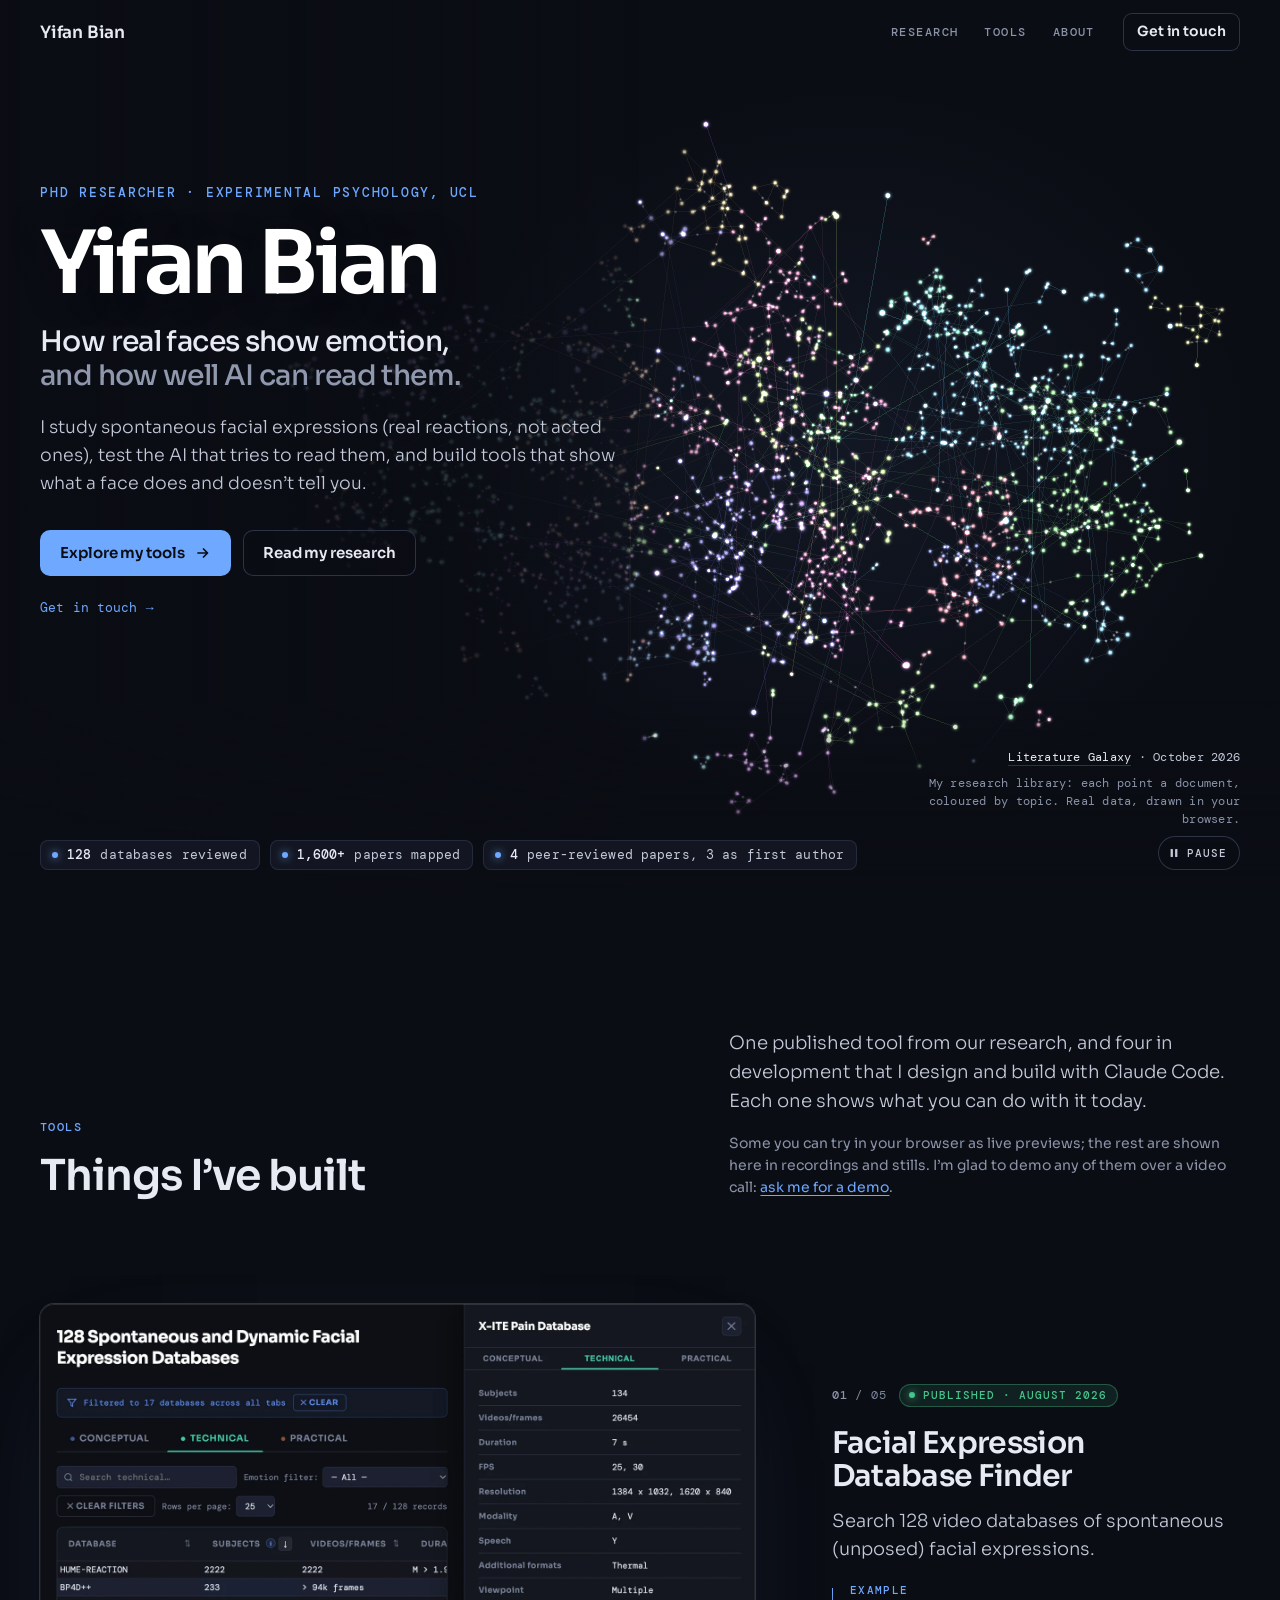
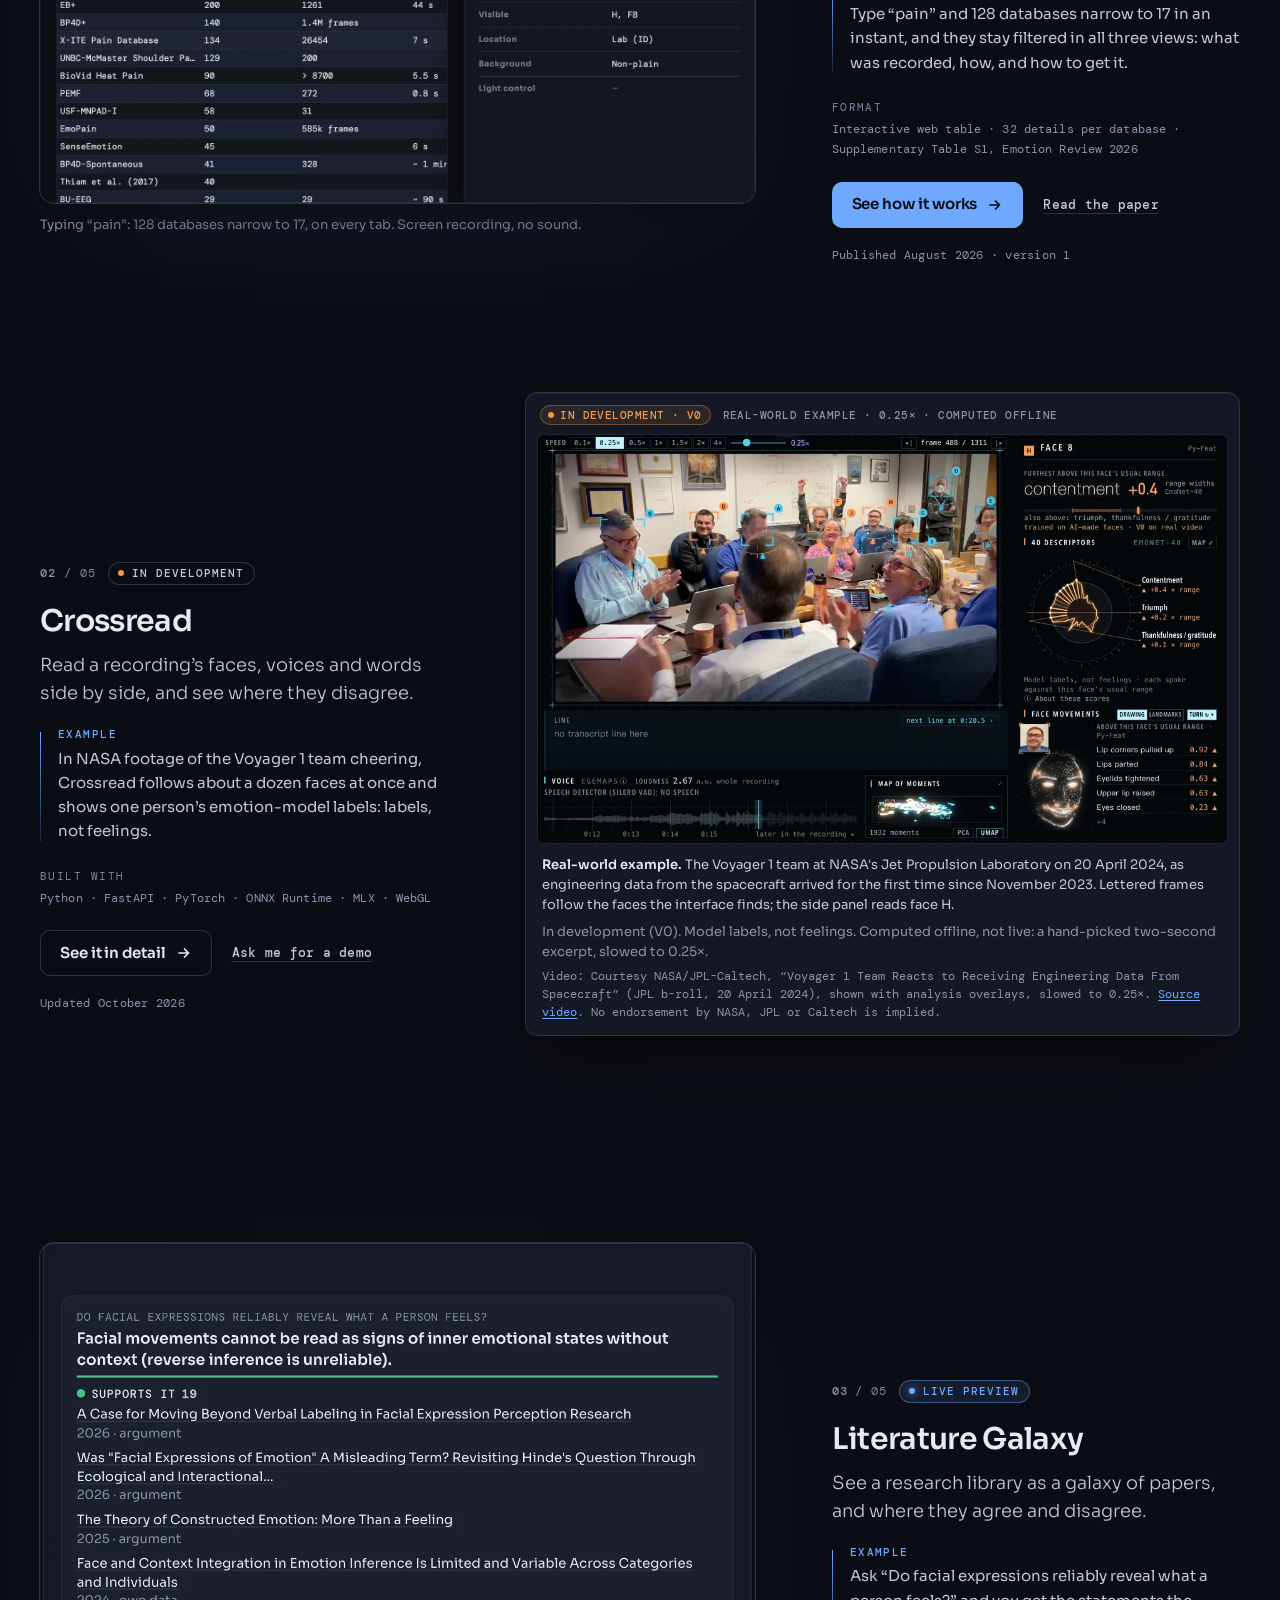
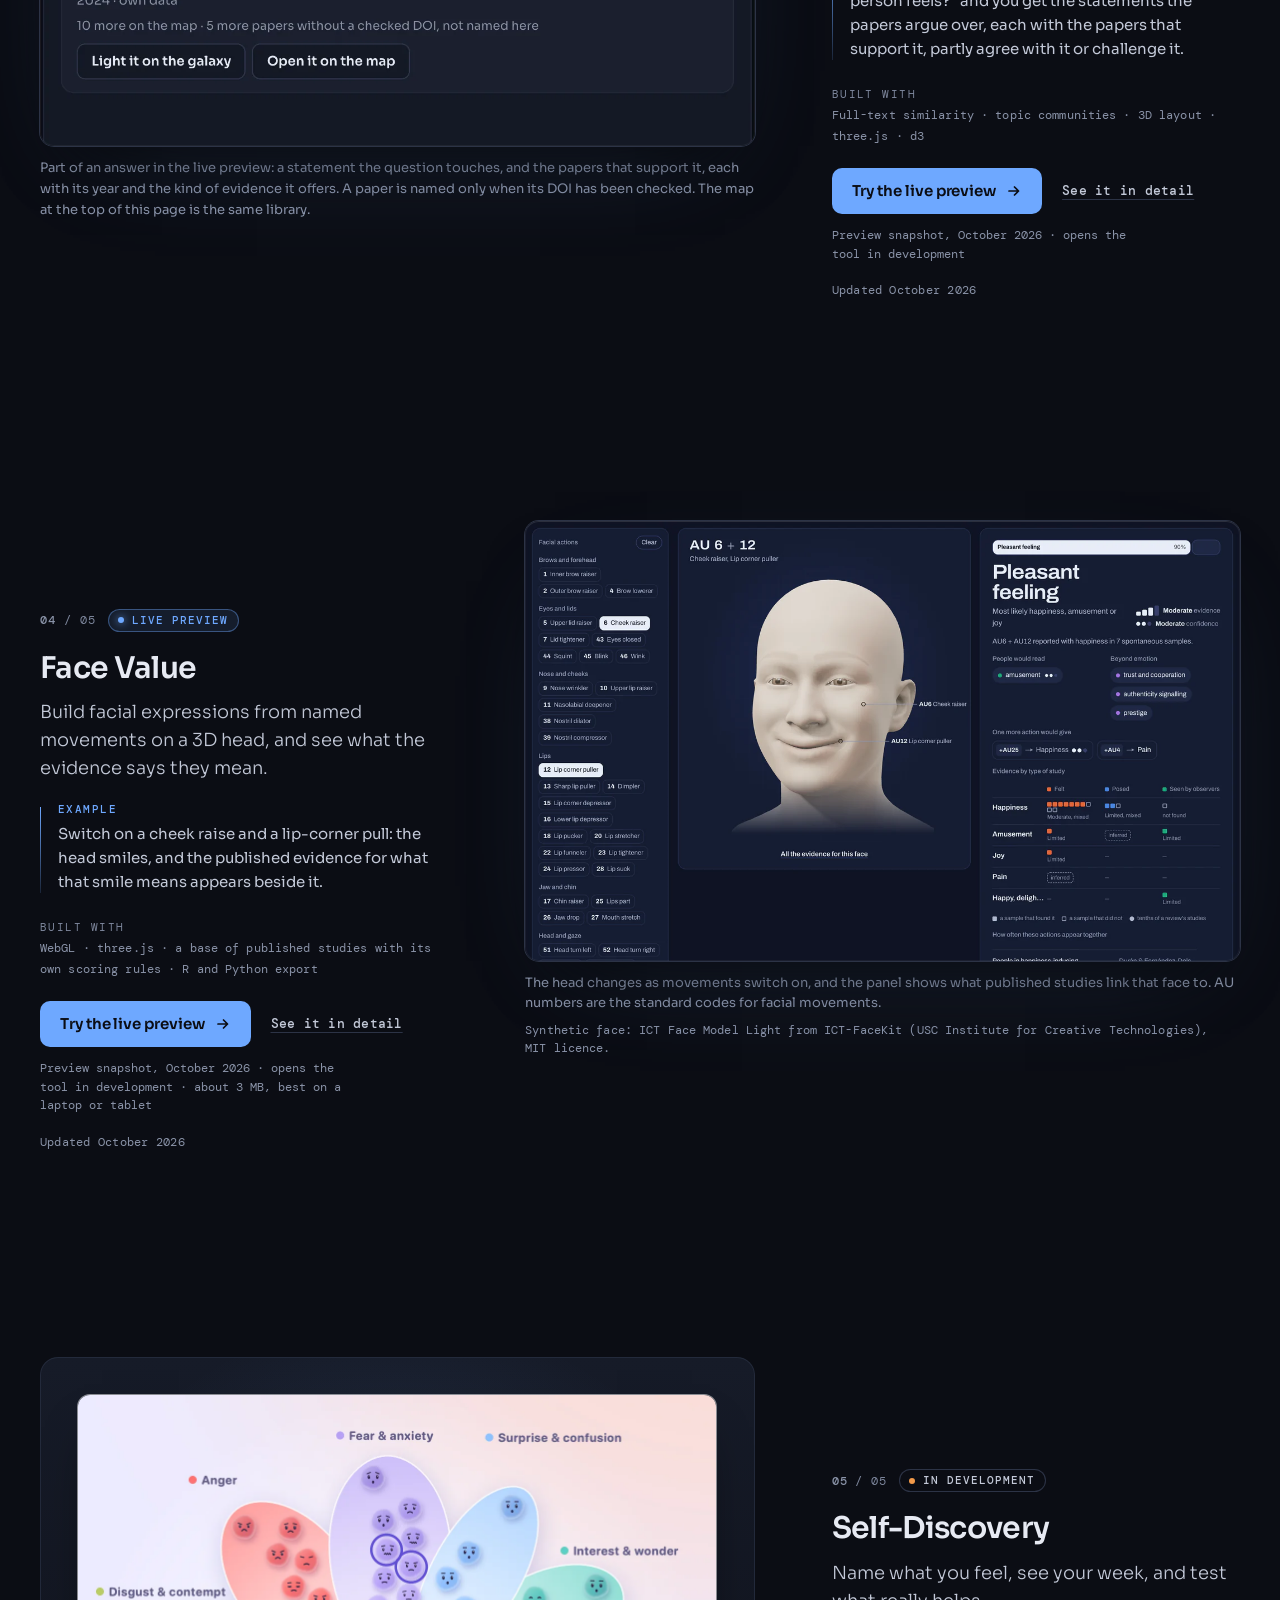
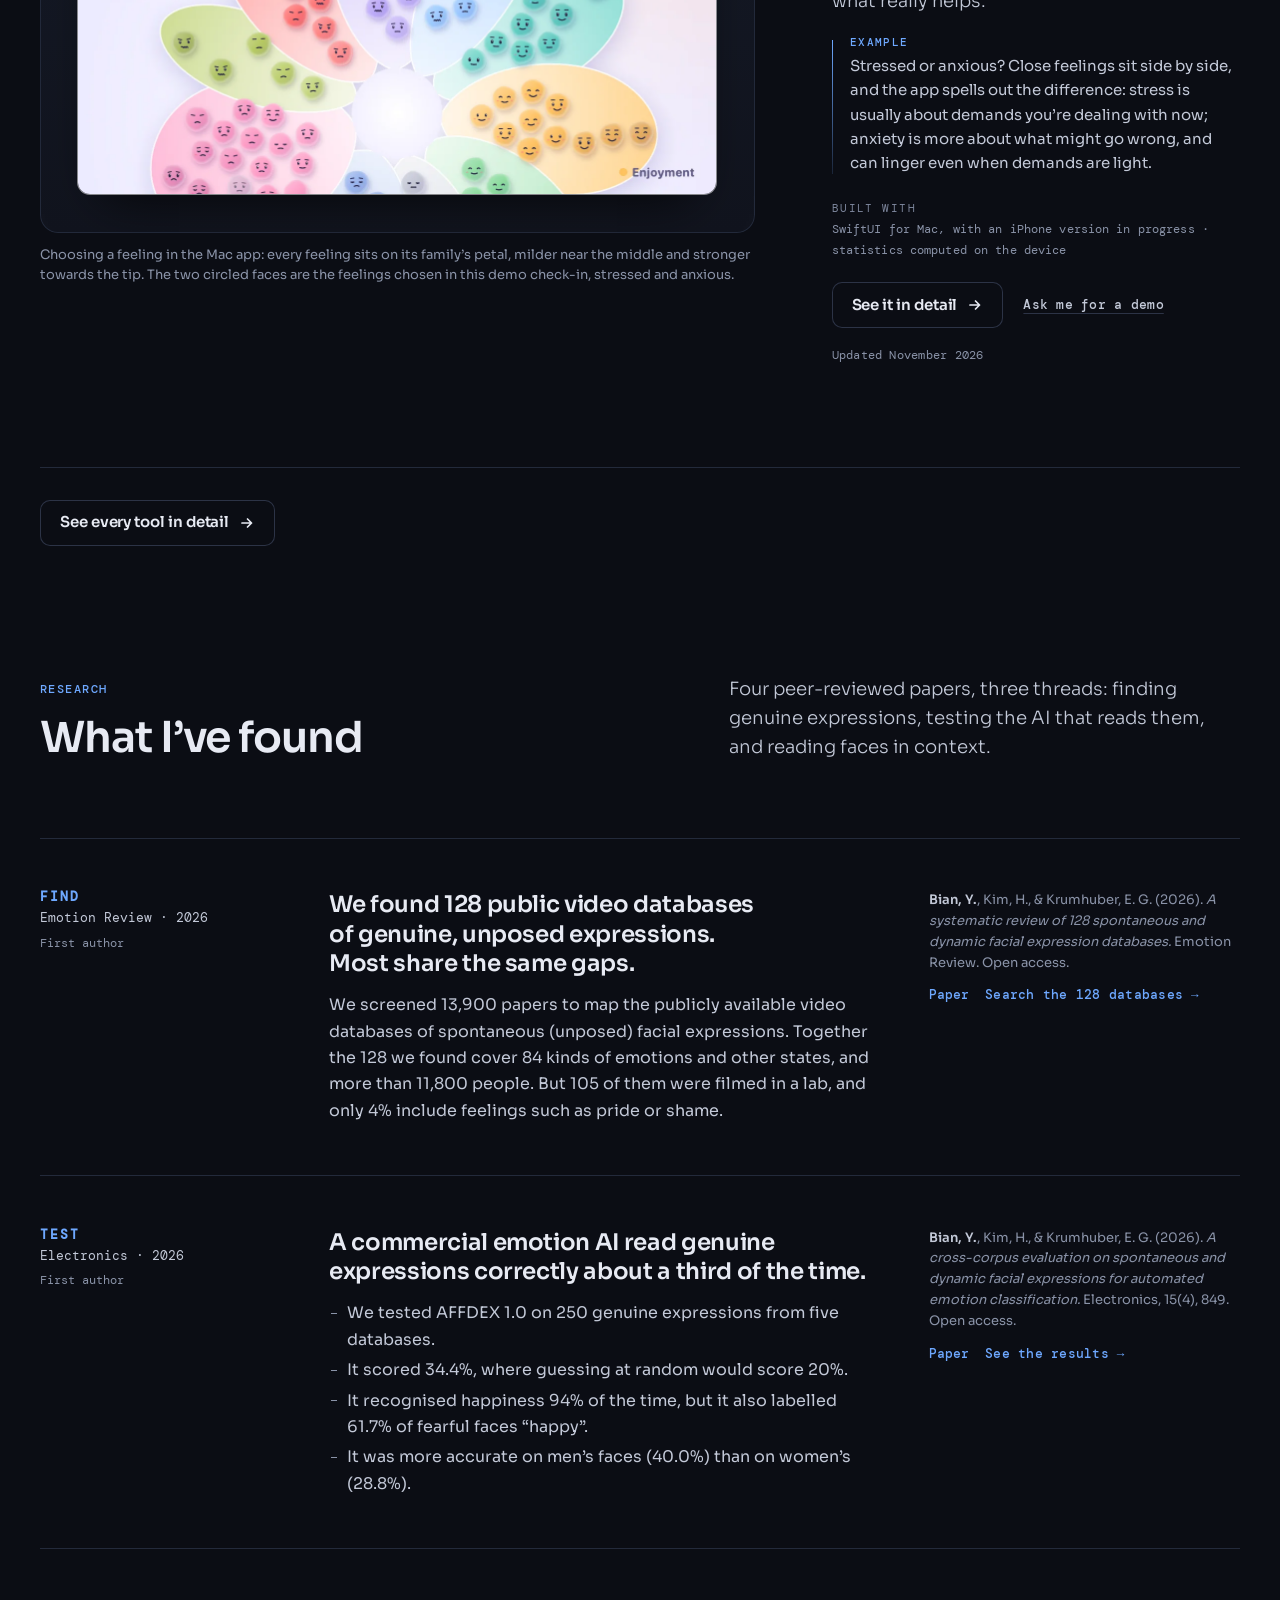
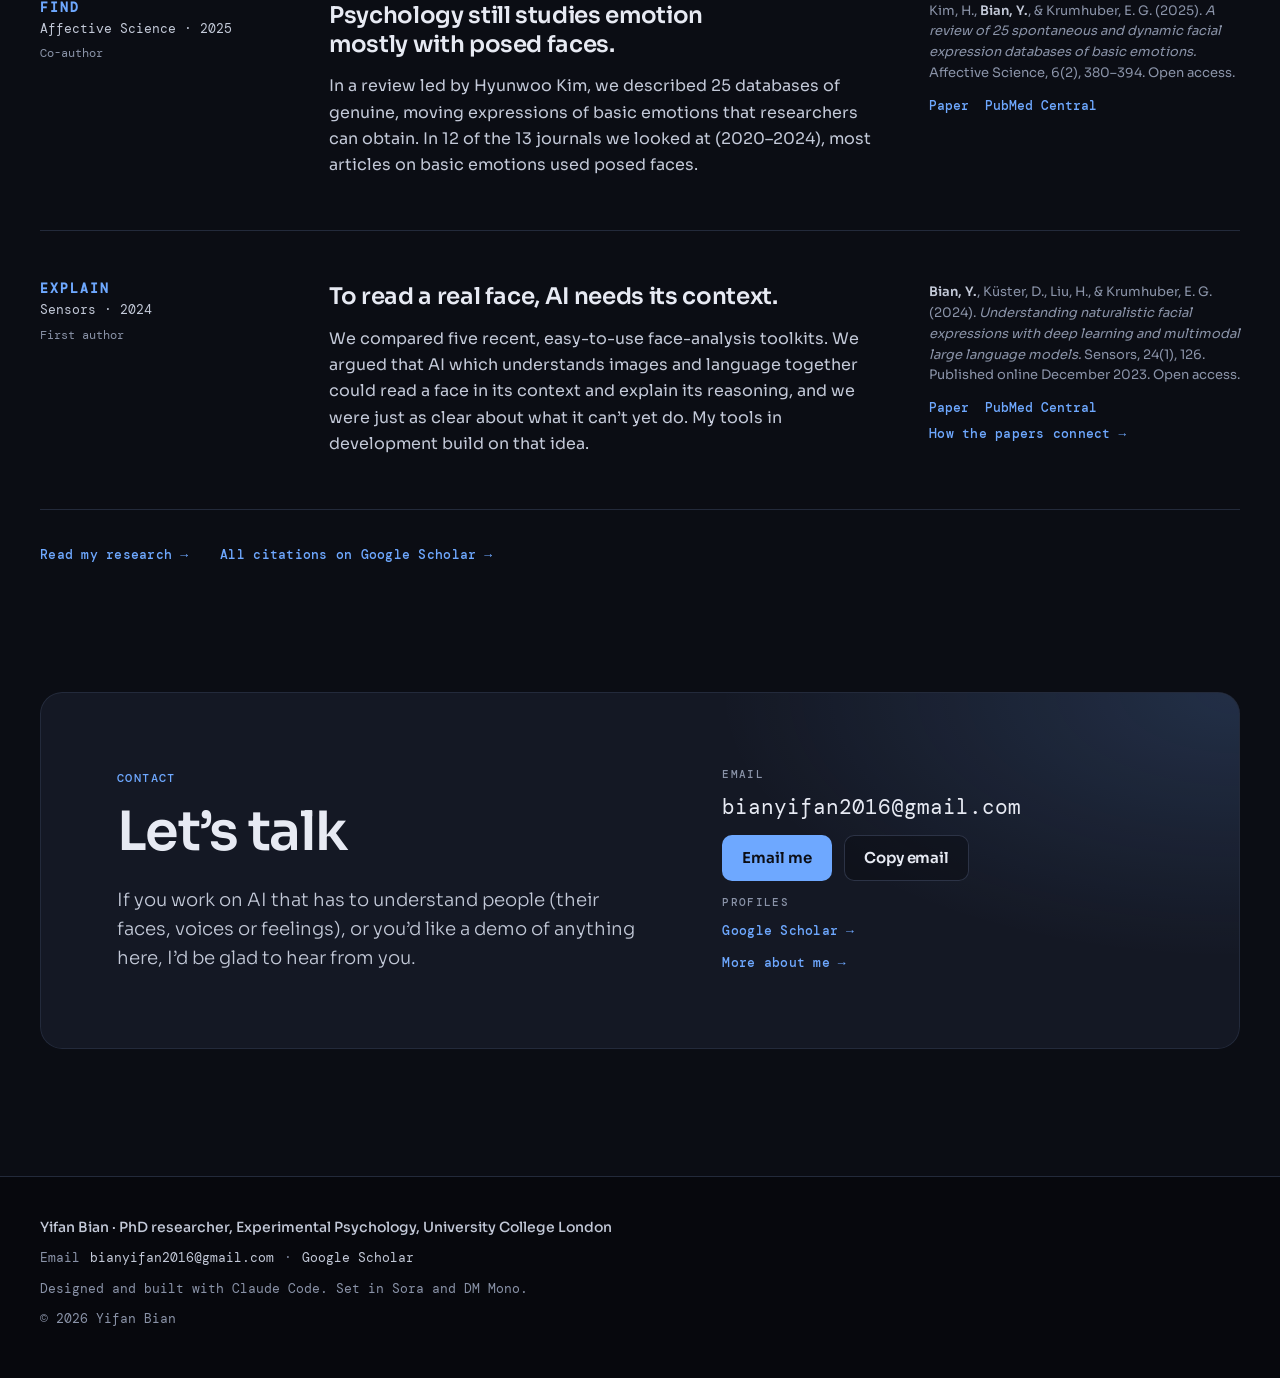
==== index.html @ 854f9a2f "First version of the website" ====
<!doctype html>
<html lang="en-GB">
<head>
<meta charset="utf-8">
<meta name="viewport" content="width=device-width, initial-scale=1">
<title>Yifan Bian · Faces, emotion and multimodal AI</title>
<meta name="description" content="Yifan Bian is a PhD researcher in Experimental Psychology at UCL working on affective computing, multimodal AI and AI evaluation: how spontaneous facial expressions show emotion, how well emotion AI reads them, and research tools built with Claude.">
<meta name="theme-color" content="#0b0d14">
<meta name="color-scheme" content="dark">
<link rel="icon" href="favicon.svg" type="image/svg+xml">
<link rel="icon" href="favicon-32.png" sizes="32x32" type="image/png">
<link rel="apple-touch-icon" href="apple-touch-icon.png">
<link rel="canonical" href="https://yifanbian0724.github.io/">
<meta property="og:type" content="website">
<meta property="og:url" content="https://yifanbian0724.github.io/">
<meta property="og:site_name" content="Yifan Bian">
<meta property="og:title" content="Yifan Bian · Faces, emotion and multimodal AI">
<meta property="og:description" content="How real faces show emotion, and how well AI can read them. Research and tools by Yifan Bian, PhD researcher in Experimental Psychology at UCL.">
<meta property="og:image" content="https://yifanbian0724.github.io/assets/social.jpg">
<meta property="og:image:width" content="1200">
<meta property="og:image:height" content="630">
<meta property="og:image:alt" content="Yifan Bian, PhD researcher in Experimental Psychology at UCL: how real faces show emotion, and how well AI can read them. Beside the words, a galaxy of glowing points, each a document in the research library.">
<meta name="twitter:card" content="summary_large_image">
<link rel="preload" href="assets/galaxy/galaxy-data.json" as="fetch" crossorigin>
<link rel="preconnect" href="https://fonts.googleapis.com">
<link rel="preconnect" href="https://fonts.gstatic.com" crossorigin>
<link rel="stylesheet" href="https://fonts.googleapis.com/css2?family=DM+Mono:wght@400;500&family=Sora:wght@300..700&display=swap" media="print" onload="this.media='all'">
<noscript><link rel="stylesheet" href="https://fonts.googleapis.com/css2?family=DM+Mono:wght@400;500&family=Sora:wght@300..700&display=swap"></noscript>
<link rel="stylesheet" href="style.css">
<noscript><style>.hero > .galaxy--wide { background: url("assets/galaxy/poster.jpg") right center / cover no-repeat; } .hero > .galaxy--phone { background: url("assets/galaxy/poster-narrow.jpg") center / cover no-repeat; } .toggle { display: none; }</style></noscript>
</head>
<body class="has-hero">
<a class="skip" href="#main">Skip to content</a>

<header class="site-header is-clear" data-header>
  <div class="wrap nav">
    <a class="wordmark" href="index.html" aria-current="page">Yifan Bian</a>
    <nav class="nav-links" aria-label="Main">
      <a href="research.html">Research</a>
      <a href="tools.html">Tools</a>
      <a href="about.html">About</a>
    </nav>
    <a class="btn btn--ghost btn--sm nav-cta" href="#contact" data-site-show="email" hidden>Get in touch</a>
  </div>
</header>

<main id="main">

  <!-- HERO: the live Literature Galaxy behind the name. A wide mount (behind and right of the name) and a phone
       mount (a band across the top); only the one that is displayed starts. -->
  <section class="hero" data-hero aria-labelledby="hero-name">
    <div class="galaxy galaxy--wide" data-galaxy
         data-src="assets/galaxy/galaxy-data.json"
         data-poster="assets/galaxy/poster.jpg"
         data-poster-narrow="assets/galaxy/poster-narrow.jpg"
         data-mode="hero"
         data-labels="none"
         data-interactive="false"
         data-align="right"
         data-avoid=".site-header .nav, .hero-copy, .stat-chips, .galaxy-note"
         role="img"
         aria-label="A slowly turning 3D map of the documents in my research library, coloured by topic group."></div>
    <div class="galaxy galaxy--phone" data-galaxy
         data-src="assets/galaxy/galaxy-data.json"
         data-poster="assets/galaxy/poster-narrow.jpg"
         data-mode="panel"
         data-labels="none"
         data-interactive="false"
         data-align="center"
         data-avoid=".site-header .nav, .hero-copy .eyebrow"
         role="img"
         aria-label="A slowly turning 3D map of the documents in my research library, coloured by topic group."></div>
    <div class="hero-scrim" aria-hidden="true"></div>

    <div class="wrap hero-body">
      <div class="hero-copy">
        <p class="eyebrow">PhD researcher · Experimental Psychology, UCL</p>
        <h1 class="hero-name" id="hero-name">Yifan Bian</h1>
        <p class="hero-statement">How real faces show emotion, <span class="tone-muted">and how well AI can read&nbsp;them.</span></p>
        <p class="lead">I study spontaneous facial expressions (real reactions, not acted ones), test the AI that tries to read them, and build tools that show what a face does and doesn’t tell you.</p>
        <div class="btn-row">
          <a class="btn" href="#tools">Explore my tools <svg class="go" viewBox="0 0 16 16" fill="none" aria-hidden="true"><path d="M3 8h9.5M8.5 4l4 4-4 4" stroke="currentColor" stroke-width="1.7" stroke-linecap="round" stroke-linejoin="round"/></svg></a>
          <a class="btn btn--ghost" href="research.html">Read my research</a>
        </div>
        <p class="hero-contact" data-site-show="email" hidden><a href="#contact">Get in touch →</a></p>
      </div>
    </div>

    <div class="wrap hero-foot">
      <ul class="stat-chips" aria-label="At a glance">
        <li class="stat"><b>128</b> databases reviewed</li>
        <li class="stat" title="Distinct papers in Literature Galaxy, October 2026"><b>1,600+</b> papers mapped</li>
        <li class="stat"><b>4</b> peer-reviewed papers, 3 as first author</li>
      </ul>
      <div class="galaxy-note">
        <p class="gn-title"><a href="#literature-galaxy">Literature Galaxy</a> · October 2026</p>
        <p>My research library: each point a document, coloured by topic. Real data, drawn in your browser.</p>
        <div class="gn-row">
          <span class="still-note" data-still-note hidden>Still, because your device asks for less motion.</span>
          <button class="toggle" type="button" data-galaxy-toggle aria-label="Pause the galaxy" hidden>
            <svg class="ico ico-pause" viewBox="0 0 10 10" aria-hidden="true"><rect x="1.6" y="1" width="2.3" height="8" rx=".6" fill="currentColor"/><rect x="6.1" y="1" width="2.3" height="8" rx=".6" fill="currentColor"/></svg>
            <svg class="ico ico-play" viewBox="0 0 10 10" aria-hidden="true"><path d="M2.3 1.1v7.8L8.9 5z" fill="currentColor"/></svg>
            <span data-label>Pause</span>
          </button>
        </div>
      </div>
    </div>
  </section>

  <!-- TOOLS: one summary row per tool; the full block for each tool is on tools.html. -->
  <section class="section" id="tools" aria-labelledby="tools-title">
    <div class="wrap">
      <div class="section-head reveal">
        <div>
          <p class="eyebrow">Tools</p>
          <h2 class="h2" id="tools-title">Things I’ve built</h2>
        </div>
        <div>
          <p class="lead">One published tool from our research, and four in development that I design and build with Claude Code. Each one shows what you can do with it today.</p>
          <p class="demo-note">Some you can try in your browser as live previews; the rest are shown here in recordings and stills.<span data-site-show="email" hidden> I’m glad to demo any of them over a video call: <a href="#contact" data-demo="">ask me for a demo</a>.</span></p>
        </div>
      </div>

      <div class="tool-rows">

<!-- TOOL: database-finder -->
        <article class="tool-row reveal" data-tool="database-finder" aria-labelledby="h-database-finder">
          <div class="row-head">
            <p class="row-kicker"><span class="idx"><b>01</b> / 05</span><span class="chip chip--published">Published · August 2026</span></p>
            <h3 class="row-name" id="h-database-finder"><a href="tools.html#database-finder">Facial Expression Database Finder</a></h3>
            <p class="row-promise">Search 128 video databases of spontaneous (unposed) facial expressions.</p>
          </div>
          <div class="row-media">
            <figure>
              <div class="shot">
                <div class="loop" id="v-home-dbf" data-loop data-src="media/database-finder/search-loop.mp4" data-src-phone="media/database-finder/search-loop-phone.mp4">
                  <picture><source media="(max-width: 640px)" type="image/webp" srcset="media/database-finder/search-loop-phone-poster.webp" width="720" height="1047"><source media="(max-width: 640px)" srcset="media/database-finder/search-loop-phone-poster.jpg" width="720" height="1047"><source type="image/webp" srcset="media/database-finder/search-loop-poster.webp"><img src="media/database-finder/search-loop-poster.jpg" width="1600" height="1116" loading="lazy" decoding="async"
                       alt="The published table after typing “pain”: 17 of 128 databases on its Technical tab, sorted by number of people with the largest first (HUME-REACTION, 2,222 people)."
                       aria-describedby="vd-home-dbf"></picture>
                  <video muted loop playsinline preload="none" aria-hidden="true" tabindex="-1"></video>
                </div>
                <p class="sr-only" id="vd-home-dbf">The recording: someone types “pain” into the search box and the count drops from 128 to 17 databases. They switch to the Technical tab, where the same 17 remain, and sort them by number of people so the largest collections come first. On wider screens they also open the card for the X-ITE Pain Database on its technical details (number of people and videos, clip length, frame rate, resolution, sound and speech, thermal video, camera viewpoint and setting) and close it again. Then they go back to the first tab and clear the search, and all 128 databases return.</p>
              </div>
              <figcaption class="cap-row">
                <span class="cap">Typing “pain”: 128 databases narrow to 17, on every tab. Screen recording, no sound.<span class="rm-note">Paused because your device asks for less motion.</span></span>
                <button class="toggle" type="button" data-loop-toggle="v-home-dbf" aria-label="Pause the recording" hidden><svg class="ico ico-pause" viewBox="0 0 10 10" aria-hidden="true"><rect x="1.6" y="1" width="2.3" height="8" rx=".6" fill="currentColor"/><rect x="6.1" y="1" width="2.3" height="8" rx=".6" fill="currentColor"/></svg><svg class="ico ico-play" viewBox="0 0 10 10" aria-hidden="true"><path d="M2.3 1.1v7.8L8.9 5z" fill="currentColor"/></svg><span data-label>Pause</span></button>
              </figcaption>
            </figure>
          </div>
          <div class="row-body">
            <p class="hook"><span class="hook-label">Example</span>Type “pain” and 128 databases narrow to 17 in an instant, and they stay filtered in all three views: what was recorded, how, and how to get it.</p>
            <p class="stack"><span>Format</span>Interactive web table · 32 details per database · Supplementary Table S1, Emotion Review 2026</p>
            <div class="row-actions">
              <a class="btn" href="database-finder.html">See how it works <svg class="go" viewBox="0 0 16 16" fill="none" aria-hidden="true"><path d="M3 8h9.5M8.5 4l4 4-4 4" stroke="currentColor" stroke-width="1.7" stroke-linecap="round" stroke-linejoin="round"/></svg></a>
              <a class="text-link" href="https://doi.org/10.1177/17540739261478876">Read the paper</a>
            </div>
            <p class="date-line">Published August 2026 · version 1</p>
          </div>
        </article>
<!-- /TOOL -->

<!-- TOOL: crossread -->
        <article class="tool-row is-flipped reveal" data-tool="crossread" aria-labelledby="h-crossread">
          <div class="row-head">
            <p class="row-kicker"><span class="idx"><b>02</b> / 05</span><span class="chip chip--dev">In development</span></p>
            <h3 class="row-name" id="h-crossread"><a href="tools.html#crossread">Crossread</a></h3>
            <p class="row-promise">Read a recording’s faces, voices and words side by side, and see where they disagree.</p>
          </div>
          <div class="row-media">
            <!-- BEGIN figure (the cleared real-world example; media in media/crossread/) -->
            <figure class="rw-screen" data-rw-screen>
              <div class="rw-screen__bar">
                <span class="rw-screen__chip">In development · V0</span>
                <span class="rw-screen__meta">Real-world example · 0.25× · computed offline</span>
                <button class="rw-screen__toggle" type="button" data-rw-toggle hidden>Pause</button>
              </div>
              <div class="rw-screen__media">
                <picture>
                  <source media="(max-width: 640px)" type="image/webp" srcset="media/crossread/voyager-console-phone-poster.webp" width="680" height="1280">
                  <source media="(max-width: 640px)" srcset="media/crossread/voyager-console-phone-poster.jpg" width="680" height="1280">
                  <source type="image/webp" srcset="media/crossread/voyager-console-poster-1100.webp 1100w, media/crossread/voyager-console-poster-1600.webp 1600w, media/crossread/voyager-console-poster-2200.webp 2200w" sizes="(min-width: 1240px) 720px, 92vw" width="2200" height="1304">
                  <img src="media/crossread/voyager-console-poster-1600.jpg"
                       srcset="media/crossread/voyager-console-poster-1100.jpg 1100w, media/crossread/voyager-console-poster-1600.jpg 1600w, media/crossread/voyager-console-poster-2200.jpg 2200w"
                       sizes="(min-width: 1240px) 720px, 92vw" width="2200" height="1304" decoding="async" loading="lazy"
                       alt="An in-development emotion-analysis interface running on JPL footage: the Voyager 1 team cheers and applauds around a conference table while the interface draws lettered frames on about a dozen faces. A side panel for face H shows model labels (contentment, triumph, thankfulness / gratitude) on a round chart with one spoke for each of the model's 40 labels. Video courtesy NASA/JPL-Caltech; no endorsement by NASA, JPL or Caltech is implied.">
                </picture>
                <video class="rw-screen__video" muted loop playsinline preload="none" aria-hidden="true" tabindex="-1">
                  <source src="media/crossread/voyager-console-phone.mp4" type="video/mp4" media="(max-width: 640px)">
                  <source src="media/crossread/voyager-console.mp4" type="video/mp4">
                </video>
              </div>
              <figcaption>
                <p><strong>Real-world example.</strong> The Voyager 1 team at NASA's Jet Propulsion Laboratory on 20 April 2024, as engineering data from the spacecraft arrived for the first time since November 2023. Lettered frames follow the faces the interface finds; the side panel reads face H.</p>
                <p class="rw-screen__note">In development (V0). Model labels, not feelings. Computed offline, not live: a hand-picked two-second excerpt, slowed to 0.25×.</p>
                <p class="rw-screen__credit">Video: Courtesy NASA/JPL-Caltech, “Voyager 1 Team Reacts to Receiving Engineering Data From Spacecraft” (JPL b-roll, 20 April 2024), shown with analysis overlays, slowed to 0.25×. <a href="https://vimeo.com/939376171" rel="noopener">Source video</a>. No endorsement by NASA, JPL or Caltech is implied.</p>
              </figcaption>
            </figure>
            <!-- END figure -->
            <p class="rm-note rw-after">Still, because your device asks for less motion.</p>
          </div>
          <div class="row-body">
            <p class="hook"><span class="hook-label">Example</span>In NASA footage of the Voyager 1 team cheering, Crossread follows about a dozen faces at once and shows one person’s emotion-model labels: labels, not feelings.</p>
            <p class="stack"><span>Built with</span>Python · FastAPI · PyTorch · ONNX Runtime · MLX · WebGL</p>
            <div class="row-actions">
              <a class="btn btn--ghost" href="tools.html#crossread">See it in detail <svg class="go" viewBox="0 0 16 16" fill="none" aria-hidden="true"><path d="M3 8h9.5M8.5 4l4 4-4 4" stroke="currentColor" stroke-width="1.7" stroke-linecap="round" stroke-linejoin="round"/></svg></a>
              <a class="text-link" href="#contact" data-demo="Crossread" data-site-show="email" hidden>Ask me for a demo</a>
            </div>
            <p class="date-line">Updated October 2026</p>
          </div>
        </article>
<!-- /TOOL -->

<!-- TOOL: literature-galaxy -->
        <article class="tool-row reveal" id="literature-galaxy" data-tool="literature-galaxy" aria-labelledby="h-literature-galaxy">
          <div class="row-head">
            <p class="row-kicker"><span class="idx"><b>03</b> / 05</span><span class="chip chip--live">Live preview</span></p>
            <h3 class="row-name" id="h-literature-galaxy"><a href="tools.html#literature-galaxy">Literature Galaxy</a></h3>
            <p class="row-promise">See a research library as a galaxy of papers, and where they agree and disagree.</p>
          </div>
          <div class="row-media">
            <figure>
              <div class="shot">
                <picture><source type="image/webp" srcset="media/literature-galaxy/answer.webp"><img src="media/literature-galaxy/answer.jpg" width="1280" height="900" loading="lazy" decoding="async"
                     alt="An answer card from the live preview. Under the question “Do facial expressions reliably reveal what a person feels?”, the statement “Facial movements cannot be read as signs of inner emotional states without context” is listed with the 19 papers that support it. The first four are named, each with its year and the kind of evidence behind it (argument or own data); a line says ten more are on the map and five more, without a checked DOI, are not named; two buttons light the papers on the galaxy or open the statement on the map."></picture>
              </div>
              <figcaption class="cap-row">
                <span class="cap">Part of an answer in the live preview: a statement the question touches, and the papers that support it, each with its year and the kind of evidence it offers. A paper is named only when its DOI has been checked. The map at the top of this page is the same library.</span>
              </figcaption>
            </figure>
          </div>
          <div class="row-body">
            <p class="hook"><span class="hook-label">Example</span>Ask “Do facial expressions reliably reveal what a person feels?” and you get the statements the papers argue over, each with the papers that support it, partly agree with it or challenge it.</p>
            <p class="stack"><span>Built with</span>Full-text similarity · topic communities · 3D layout · three.js · d3</p>
            <div class="row-actions">
              <a class="btn" href="tools/literature-galaxy/">Try the live preview <svg class="go" viewBox="0 0 16 16" fill="none" aria-hidden="true"><path d="M3 8h9.5M8.5 4l4 4-4 4" stroke="currentColor" stroke-width="1.7" stroke-linecap="round" stroke-linejoin="round"/></svg></a>
              <a class="text-link" href="tools.html#literature-galaxy">See it in detail</a>
            </div>
            <p class="microcopy">Preview snapshot, October 2026 · opens the tool in development</p>
            <p class="date-line">Updated October 2026</p>
          </div>
        </article>
<!-- /TOOL -->

<!-- TOOL: face-value -->
        <article class="tool-row is-flipped reveal" data-tool="face-value" aria-labelledby="h-face-value">
          <div class="row-head">
            <p class="row-kicker"><span class="idx"><b>04</b> / 05</span><span class="chip chip--live">Live preview</span></p>
            <h3 class="row-name" id="h-face-value"><a href="tools.html#face-value">Face Value</a></h3>
            <p class="row-promise">Build facial expressions from named movements on a 3D head, and see what the evidence says they mean.</p>
          </div>
          <div class="row-media">
            <figure>
              <div class="shot">
                <div class="loop" id="v-home-fv" data-loop data-src="media/face-value/compose-loop.mp4" data-src-phone="media/face-value/compose-loop-phone.mp4">
                  <picture><source media="(max-width: 640px)" type="image/webp" srcset="media/face-value/compose-loop-phone-poster.webp" width="720" height="1280"><source media="(max-width: 640px)" srcset="media/face-value/compose-loop-phone-poster.jpg" width="720" height="1280"><source type="image/webp" srcset="media/face-value/compose-loop-poster.webp"><img src="media/face-value/compose-loop-poster.jpg" width="1280" height="788" loading="lazy" decoding="async"
                       alt="Face Value in its dark look: on the left, the list of facial movements with the cheek raise and the lip-corner pull switched on; in the middle, a synthetic clay head smiles with both movements labelled; on the right, a reading panel headed “Pleasant feeling” (most likely happiness, amusement or joy, with moderate evidence) and the published evidence for that face by type of study."
                       aria-describedby="vd-home-fv"></picture>
                  <video muted loop playsinline preload="none" aria-hidden="true" tabindex="-1"></video>
                </div>
                <p class="sr-only" id="vd-home-fv">The recording: it starts on a smile made from the cheek raise and the lip-corner pull, read as a pleasant feeling. The movements are cleared, and the inner brow raise, the outer brow raise and the jaw drop are switched on one by one: the head looks surprised, and the panel changes to surprise or awe, with limited evidence and a note that the whole combination is untested. Then the smile is built again.</p>
              </div>
              <figcaption class="cap-row">
                <span class="cap">The head changes as movements switch on, and the panel shows what published studies link that face to. AU numbers are the standard codes for facial movements.<span class="credit">Synthetic face: ICT Face Model Light from ICT-FaceKit (USC Institute for Creative Technologies), MIT licence.</span><span class="rm-note">Paused because your device asks for less motion.</span></span>
                <button class="toggle" type="button" data-loop-toggle="v-home-fv" aria-label="Pause the recording" hidden><svg class="ico ico-pause" viewBox="0 0 10 10" aria-hidden="true"><rect x="1.6" y="1" width="2.3" height="8" rx=".6" fill="currentColor"/><rect x="6.1" y="1" width="2.3" height="8" rx=".6" fill="currentColor"/></svg><svg class="ico ico-play" viewBox="0 0 10 10" aria-hidden="true"><path d="M2.3 1.1v7.8L8.9 5z" fill="currentColor"/></svg><span data-label>Pause</span></button>
              </figcaption>
            </figure>
          </div>
          <div class="row-body">
            <p class="hook"><span class="hook-label">Example</span>Switch on a cheek raise and a lip-corner pull: the head smiles, and the published evidence for what that smile means appears beside it.</p>
            <p class="stack"><span>Built with</span>WebGL · three.js · a base of published studies with its own scoring rules · R and Python export</p>
            <div class="row-actions">
              <a class="btn" href="tools/face-value/">Try the live preview <svg class="go" viewBox="0 0 16 16" fill="none" aria-hidden="true"><path d="M3 8h9.5M8.5 4l4 4-4 4" stroke="currentColor" stroke-width="1.7" stroke-linecap="round" stroke-linejoin="round"/></svg></a>
              <a class="text-link" href="tools.html#face-value">See it in detail</a>
            </div>
            <p class="microcopy">Preview snapshot, October 2026 · opens the tool in development · about 3 MB, best on a laptop or tablet</p>
            <p class="date-line">Updated October 2026</p>
          </div>
        </article>
<!-- /TOOL -->

<!-- TOOL: self-discovery -->
        <article class="tool-row reveal" data-tool="self-discovery" aria-labelledby="h-self-discovery">
          <div class="row-head">
            <p class="row-kicker"><span class="idx"><b>05</b> / 05</span><span class="chip chip--dev">In development</span></p>
            <h3 class="row-name" id="h-self-discovery"><a href="tools.html#self-discovery">Self-Discovery</a></h3>
            <p class="row-promise">Name what you feel, see your week, and test what really helps.</p>
          </div>
          <div class="row-media">
            <figure>
              <div class="stage stage--wide">
                <picture>
                  <source type="image/webp" srcset="media/self-discovery/feelings-home.webp">
                  <img src="media/self-discovery/feelings-home.jpg" width="1280" height="800" loading="lazy" decoding="async"
                       alt="The upper half of the Mac app’s flower of feelings: pastel petals for families such as Anger, Fear &amp; anxiety, Surprise &amp; confusion and Interest &amp; wonder, each holding small character faces, one per feeling, milder near the middle and stronger towards the tip. Two neighbouring faces on the Fear &amp; anxiety petal, stressed and anxious, are circled.">
                </picture>
              </div>
              <figcaption class="cap-row">
                <span class="cap">Choosing a feeling in the Mac app: every feeling sits on its family’s petal, milder near the middle and stronger towards the tip. The two circled faces are the feelings chosen in this demo check-in, stressed and anxious.</span>
              </figcaption>
            </figure>
          </div>
          <div class="row-body">
            <p class="hook"><span class="hook-label">Example</span>Stressed or anxious? Close feelings sit side by side, and the app spells out the difference: stress is usually about demands you’re dealing with now; anxiety is more about what might go wrong, and can linger even when demands are light.</p>
            <p class="stack"><span>Built with</span>SwiftUI for Mac, with an iPhone version in progress · statistics computed on the device</p>
            <div class="row-actions">
              <a class="btn btn--ghost" href="tools.html#self-discovery">See it in detail <svg class="go" viewBox="0 0 16 16" fill="none" aria-hidden="true"><path d="M3 8h9.5M8.5 4l4 4-4 4" stroke="currentColor" stroke-width="1.7" stroke-linecap="round" stroke-linejoin="round"/></svg></a>
              <a class="text-link" href="#contact" data-demo="Self-Discovery" data-site-show="email" hidden>Ask me for a demo</a>
            </div>
            <p class="date-line">Updated November 2026</p>
          </div>
        </article>
<!-- /TOOL -->

      </div>

      <div class="tools-more reveal">
        <a class="btn btn--ghost" href="tools.html">See every tool in detail <svg class="go" viewBox="0 0 16 16" fill="none" aria-hidden="true"><path d="M3 8h9.5M8.5 4l4 4-4 4" stroke="currentColor" stroke-width="1.7" stroke-linecap="round" stroke-linejoin="round"/></svg></a>
      </div>
    </div>
  </section>

  <!-- RESEARCH -->
  <section class="section" id="research" aria-labelledby="research-title">
    <div class="wrap">
      <div class="section-head reveal">
        <div>
          <p class="eyebrow">Research</p>
          <h2 class="h2" id="research-title">What I’ve found</h2>
        </div>
        <p class="lead">Four peer-reviewed papers, three threads: finding genuine expressions, testing the AI that reads them, and reading faces in context.</p>
      </div>

      <ol class="findings">
        <li class="finding reveal">
          <p class="f-label"><span class="f-thread">Find</span><span class="f-venue">Emotion Review · 2026</span><span class="f-role">First author</span></p>
          <div>
            <h3 class="f-title">We found 128 public video databases of genuine, unposed expressions. Most share the same gaps.</h3>
            <p class="f-body">We screened 13,900 papers to map the publicly available video databases of spontaneous (unposed) facial expressions. Together the 128 we found cover 84 kinds of emotions and other states, and more than 11,800 people. But 105 of them were filmed in a lab, and only 4% include feelings such as pride or shame.</p>
          </div>
          <div class="f-ref">
            <p class="f-cite"><b>Bian, Y.</b>, Kim, H., &amp; Krumhuber, E. G. (2026). <cite>A systematic review of 128 spontaneous and dynamic facial expression databases.</cite> Emotion Review. Open access.</p>
            <p class="f-links"><a href="https://doi.org/10.1177/17540739261478876">Paper</a><a class="arrow-link" href="database-finder.html">Search the 128 databases</a></p>
          </div>
        </li>
        <li class="finding reveal">
          <p class="f-label"><span class="f-thread">Test</span><span class="f-venue">Electronics · 2026</span><span class="f-role">First author</span></p>
          <div>
            <h3 class="f-title">A commercial emotion AI read genuine expressions correctly about a third of the time.</h3>
            <ul class="f-body">
              <li>We tested AFFDEX 1.0 on 250 genuine expressions from five databases.</li>
              <li>It scored 34.4%, where guessing at random would score 20%.</li>
              <li>It recognised happiness 94% of the time, but it also labelled 61.7% of fearful faces “happy”.</li>
              <li>It was more accurate on men’s faces (40.0%) than on women’s (28.8%).</li>
            </ul>
          </div>
          <div class="f-ref">
            <p class="f-cite"><b>Bian, Y.</b>, Kim, H., &amp; Krumhuber, E. G. (2026). <cite>A cross-corpus evaluation on spontaneous and dynamic facial expressions for automated emotion classification.</cite> Electronics, 15(4), 849. Open access.</p>
            <p class="f-links"><a href="https://doi.org/10.3390/electronics15040849">Paper</a><a class="arrow-link" href="research.html#test">See the results</a></p>
          </div>
        </li>
        <li class="finding reveal">
          <p class="f-label"><span class="f-thread">Find</span><span class="f-venue">Affective Science · 2025</span><span class="f-role">Co-author</span></p>
          <div>
            <h3 class="f-title">Psychology still studies emotion mostly with posed faces.</h3>
            <p class="f-body">In a review led by Hyunwoo Kim, we described 25 databases of genuine, moving expressions of basic emotions that researchers can obtain. In 12 of the 13 journals we looked at (2020–2024), most articles on basic emotions used posed faces.</p>
          </div>
          <div class="f-ref">
            <p class="f-cite">Kim, H., <b>Bian, Y.</b>, &amp; Krumhuber, E. G. (2025). <cite>A review of 25 spontaneous and dynamic facial expression databases of basic emotions.</cite> Affective Science, 6(2), 380–394. Open access.</p>
            <p class="f-links"><a href="https://doi.org/10.1007/s42761-024-00289-3">Paper</a><a href="https://pmc.ncbi.nlm.nih.gov/articles/PMC12209106/">PubMed Central</a></p>
          </div>
        </li>
        <li class="finding reveal">
          <p class="f-label"><span class="f-thread">Explain</span><span class="f-venue">Sensors · 2024</span><span class="f-role">First author</span></p>
          <div>
            <h3 class="f-title">To read a real face, AI needs its context.</h3>
            <p class="f-body">We compared five recent, easy-to-use face-analysis toolkits. We argued that AI which understands images and language together could read a face in its context and explain its reasoning, and we were just as clear about what it can’t yet do. My tools in development build on that idea.</p>
          </div>
          <div class="f-ref">
            <p class="f-cite"><b>Bian, Y.</b>, Küster, D., Liu, H., &amp; Krumhuber, E. G. (2024). <cite>Understanding naturalistic facial expressions with deep learning and multimodal large language models.</cite> Sensors, 24(1), 126. Published online December 2023. Open access.</p>
            <p class="f-links"><a href="https://doi.org/10.3390/s24010126">Paper</a><a href="https://pmc.ncbi.nlm.nih.gov/articles/PMC10781259/">PubMed Central</a><a class="arrow-link" href="research.html#connect">How the papers connect</a></p>
          </div>
        </li>
      </ol>

      <p class="research-more reveal">
        <a class="arrow-link" href="research.html">Read my research</a>
        <a class="arrow-link" href="https://scholar.google.com/citations?user=1NM05PoAAAAJ&amp;hl=en">All citations on Google Scholar</a>
      </p>
    </div>
  </section>

  <!-- CONTACT: details come from SITE in script.js; anything without a value stays hidden. -->
  <section class="section" id="contact" aria-labelledby="contact-title">
    <div class="wrap">
      <div class="contact-panel reveal">
        <div>
          <p class="eyebrow">Contact</p>
          <h2 class="h2" id="contact-title"><span data-site-show="email" hidden>Let’s talk</span><span data-site-hide="email">Find my work</span></h2>
          <p class="lead" data-site-show="email" hidden>If you work on AI that has to understand people (their faces, voices or feelings), or you’d like a demo of anything here, I’d be glad to hear from you.</p>
          <p class="lead" data-site-hide="email">My papers and their citations are on Google Scholar, and there is more about me and my work on the About page.</p>
        </div>
        <div class="email-box">
          <div data-site-show="email" hidden>
            <p class="email-label">Email</p>
            <p class="email-addr" data-site-text="email"></p>
            <div class="btn-row">
              <a class="btn" href="#contact" data-site-href="email">Email me</a>
              <button class="btn btn--ghost" type="button" data-copy-site="email" data-toast="Email address copied">Copy email</button>
            </div>
          </div>
          <div class="contact-links">
            <p class="email-label">Profiles</p>
            <a class="arrow-link" href="https://scholar.google.com/citations?user=1NM05PoAAAAJ&amp;hl=en">Google Scholar</a>
            <a class="arrow-link" data-site-show="linkedin" data-site-href="linkedin" hidden>LinkedIn</a>
            <a class="arrow-link" data-site-show="github" data-site-href="github" hidden>GitHub</a>
            <a class="arrow-link" data-site-show="cv" data-site-href="cv" hidden>Download my CV (PDF)</a>
            <a class="arrow-link" href="about.html">More about me</a>
          </div>
        </div>
      </div>
    </div>
  </section>

</main>

<footer class="site-footer">
  <div class="wrap foot-grid">
    <p class="who">Yifan Bian · PhD researcher, Experimental Psychology, University College London</p>
    <ul class="foot-links">
      <li data-site-show="email" hidden>Email <a href="#contact" data-site-href="email" data-site-text="email"></a></li>
      <li><a href="https://scholar.google.com/citations?user=1NM05PoAAAAJ&amp;hl=en">Google Scholar</a></li>
      <li data-site-show="linkedin" hidden><a data-site-href="linkedin">LinkedIn</a></li>
      <li data-site-show="github" hidden><a data-site-href="github">GitHub</a></li>
    </ul>
    <p>Designed and built with Claude Code. Set in Sora and DM Mono.</p>
    <p>© 2026 Yifan Bian</p>
  </div>
</footer>

<div class="toast" role="status" aria-live="polite" data-toast-el></div>

<script src="assets/galaxy/galaxy-hero.js" defer></script>
<script src="script.js" defer></script>
</body>
</html>
---- style.css ----
/* Yifan Bian · personal site · Night lab, Galaxy hero
   One accent (blue). Green and orange are status colours only. */

:root {
  --bg: #0b0d14;
  --bg-deep: #07080d;
  --surface: #141824;
  --surface-2: #1a1f2e;
  --line: #232a3b;
  --line-strong: #2c3346;
  --text: #e7eaf3;
  --text-2: #c3c9d8;
  --muted: #8a93a8;
  --faint: #7e879d;
  --accent: #6ea8ff;
  --accent-hover: #8fbcff;
  --accent-ink: #0b0d14;
  --accent-wash: rgba(110, 168, 255, .12);
  --green: #45c48b;
  --orange: #f29a4a;

  --sans: "Sora", system-ui, -apple-system, "Segoe UI", sans-serif;
  --mono: "DM Mono", ui-monospace, SFMono-Regular, Menlo, monospace;

  --gutter: clamp(16px, 4vw, 40px);
  --maxw: 1200px;
  --nav-h: 64px;
  --section: clamp(80px, 10vw, 136px);

  --ease: cubic-bezier(.4, 0, .2, 1);
  --ease-out: cubic-bezier(.2, .8, .2, 1);

  --lift: 0 30px 60px -30px rgba(0, 0, 0, .85);
  color-scheme: dark;
}

/* ------------------------------------------------------------------ base */
*, *::before, *::after { box-sizing: border-box; }
html { background: var(--bg); -webkit-text-size-adjust: 100%; text-size-adjust: 100%; scroll-padding-top: calc(var(--nav-h) + 24px); }
@media (min-width: 961px) { html:has(.jumpbar.is-on) { scroll-padding-top: calc(var(--nav-h) + 72px); } }
body {
  margin: 0;
  background: var(--bg);
  color: var(--text);
  font: 400 16.5px/1.65 var(--sans);
  -webkit-font-smoothing: antialiased;
  -moz-osx-font-smoothing: grayscale;
  text-rendering: optimizeLegibility;
  overflow-x: clip;
}
img, video, svg, canvas { display: block; max-width: 100%; }
img, video { height: auto; }
a { color: var(--accent); text-decoration-thickness: 1px; text-underline-offset: 3px; }
a:hover { color: var(--accent-hover); }
:focus-visible { outline: 2px solid var(--accent); outline-offset: 3px; border-radius: 4px; }
::selection { background: rgba(110, 168, 255, .32); color: #fff; }
h1, h2, h3, h4, p, ul, ol, figure, blockquote, dl, dd { margin: 0; }
ul, ol { padding: 0; list-style: none; }
button { font: inherit; color: inherit; }
cite { font-style: italic; }
b, strong { font-weight: 600; color: var(--text); }
table { border-collapse: collapse; }

[hidden] { display: none !important; }
.sr-only {
  position: absolute !important; width: 1px; height: 1px; padding: 0; margin: -1px;
  overflow: hidden; clip: rect(0 0 0 0); white-space: nowrap; border: 0;
}
.skip {
  position: absolute; left: 16px; top: -60px; z-index: 100;
  padding: 10px 14px; border-radius: 8px; background: var(--accent); color: var(--accent-ink);
  font: 600 14px/1 var(--sans); text-decoration: none; transition: top .2s var(--ease);
}
.skip:focus { top: 12px; color: var(--accent-ink); }

.wrap { width: min(var(--maxw), calc(100% - 2 * var(--gutter))); margin-inline: auto; }

/* ------------------------------------------------------------------ type */
.eyebrow { font: 500 12px/1.4 var(--mono); letter-spacing: .12em; text-transform: uppercase; color: var(--accent); }
.h2 { font: 600 clamp(30px, 2.4vw + 12px, 46px)/1.1 var(--sans); letter-spacing: -.025em; text-wrap: balance; }
.lead { font: 300 clamp(17px, .45vw + 12.5px, 20px)/1.6 var(--sans); color: var(--text-2); text-wrap: pretty; }
.muted { color: var(--muted); }
.mono { font-family: var(--mono); }
.tone-muted { color: var(--muted); }

/* ------------------------------------------------------------------ buttons and links */
.btn {
  --b-bg: var(--accent); --b-ink: var(--accent-ink); --b-ring: transparent;
  display: inline-flex; align-items: center; justify-content: center; gap: 10px;
  min-height: 46px; padding: 0 20px; border: 0; border-radius: 10px;
  background: var(--b-bg); color: var(--b-ink); box-shadow: inset 0 0 0 1px var(--b-ring);
  font: 600 15px/1.1 var(--sans); letter-spacing: -.005em; text-decoration: none; white-space: nowrap; cursor: pointer;
  transition: background-color .12s var(--ease), box-shadow .2s var(--ease), transform .2s var(--ease), color .12s var(--ease);
}
.btn:hover { --b-bg: var(--accent-hover); color: var(--b-ink); }
.btn:active { transform: translateY(1px); }
.btn svg { width: 16px; height: 16px; flex: none; transition: transform .2s var(--ease); }
.btn:hover svg.go { transform: translateX(2px); }
.btn--ghost { --b-bg: rgba(11, 13, 20, .55); --b-ink: var(--text); --b-ring: var(--line-strong); }
.btn--ghost:hover { --b-bg: var(--surface); --b-ink: var(--text); --b-ring: #3d4762; }
.btn--sm { min-height: 38px; padding: 0 14px; font-size: 14px; border-radius: 9px; }
.btn-row { display: flex; flex-wrap: wrap; gap: 12px; align-items: center; }

.arrow-link {
  display: inline-flex; align-items: center; gap: 8px;
  font: 500 13px/1.4 var(--mono); letter-spacing: .02em; color: var(--accent); text-decoration: none;
}
.arrow-link::after { content: "\2192"; transition: transform .2s var(--ease); }
.arrow-link:hover { color: var(--accent-hover); }
.arrow-link:hover::after { transform: translateX(2px); }
.arrow-link--back::after { content: none; }
.arrow-link--back::before { content: "\2190"; transition: transform .2s var(--ease); }
.arrow-link--back:hover::before { transform: translateX(-2px); }

.text-link { font: 500 13px/1.4 var(--mono); letter-spacing: .02em; color: var(--text-2); text-decoration: underline; text-decoration-color: var(--line-strong); text-underline-offset: 4px; }
.text-link:hover { color: var(--accent); text-decoration-color: currentColor; }

.microcopy { margin-top: 10px; font: 400 12px/1.55 var(--mono); color: var(--muted); max-width: 46ch; }
.date-line { font: 400 12px/1.5 var(--mono); color: var(--muted); letter-spacing: .02em; }

/* status chips: a dot and a word, never colour alone. "In development" is the quiet one. */
.chip {
  display: inline-flex; align-items: center; gap: 8px;
  padding: 6px 11px 6px 10px; border-radius: 999px;
  font: 500 11px/1 var(--mono); letter-spacing: .09em; text-transform: uppercase; white-space: nowrap;
}
.chip::before { content: ""; width: 6px; height: 6px; border-radius: 50%; background: currentColor; flex: none; }
.chip--published { color: var(--green); background: rgba(69, 196, 139, .10); box-shadow: inset 0 0 0 1px rgba(69, 196, 139, .35); }
.chip--published::before { box-shadow: 0 0 8px currentColor; }
.chip--live { color: var(--accent); background: rgba(110, 168, 255, .10); box-shadow: inset 0 0 0 1px rgba(110, 168, 255, .40); }
.chip--live::before { box-shadow: 0 0 8px currentColor; }
.chip--dev { color: var(--text-2); background: transparent; box-shadow: inset 0 0 0 1px var(--line-strong); }
.chip--dev::before { background: var(--orange); }
.chip--paused { color: var(--muted); background: transparent; box-shadow: inset 0 0 0 1px var(--line-strong); }

/* ------------------------------------------------------------------ header */
.site-header {
  position: sticky; top: 0; z-index: 50; height: var(--nav-h);
  background: rgba(11, 13, 20, .975); box-shadow: 0 1px 0 var(--line);
  transition: background-color .3s var(--ease), box-shadow .3s var(--ease);
}
.site-header.is-clear { background: rgba(11, 13, 20, 0); box-shadow: 0 1px 0 rgba(35, 42, 59, 0); }
.has-hero .site-header { margin-bottom: calc(-1 * var(--nav-h)); }
.nav { height: 100%; display: flex; align-items: center; gap: 28px; }
.wordmark {
  margin-right: auto; color: var(--text); text-decoration: none;
  font: 600 17px/1 var(--sans); letter-spacing: -.012em; white-space: nowrap;
}
.wordmark:hover { color: #fff; }
.nav-links { display: flex; align-items: center; gap: 26px; }
.nav-links a {
  position: relative; padding: 8px 0; color: var(--muted); text-decoration: none;
  font: 500 12px/1 var(--mono); letter-spacing: .12em; text-transform: uppercase;
  transition: color .12s var(--ease);
}
.nav-links a:hover, .nav-links a[aria-current="page"], .nav-links a.is-section { color: var(--text); }
.nav-links a[aria-current="page"]::after, .nav-links a.is-section::after { content: ""; position: absolute; left: 0; right: 0; bottom: 0; height: 1px; background: var(--accent); }
.nav-cta { --b-bg: transparent; }

/* ------------------------------------------------------------------ hero (home): the name, with the live galaxy behind it */
.hero {
  position: relative; isolation: isolate; overflow: hidden;
  display: flex; flex-direction: column;
  min-height: clamp(720px, 100svh, 980px);
  padding-top: var(--nav-h);
  background: radial-gradient(46% 58% at 66% 50%, rgba(110, 168, 255, .065), rgba(110, 168, 255, 0) 70%), var(--bg);
}
.hero > .galaxy { position: absolute; inset: 0; z-index: 0; }
/* Wide screens: the galaxy's centre sits a little right of the middle, so its near side reaches in under the name
   (the component dims the stars under the text) and it glows at full strength just past it. */
.hero > .galaxy--wide { --galaxy-x: .62; --galaxy-size: .4; }
.hero > .galaxy--phone { display: none; }
.hero-scrim {
  position: absolute; inset: 0; z-index: 1; pointer-events: none;
  background:
    linear-gradient(90deg, rgba(11, 13, 20, .72) 0%, rgba(11, 13, 20, .4) 30%, rgba(11, 13, 20, 0) 50%),
    linear-gradient(180deg, rgba(11, 13, 20, 0) 78%, var(--bg) 100%);
}
.hero-body { position: relative; z-index: 2; flex: 1 0 auto; display: flex; align-items: center; pointer-events: none; }
.hero-copy { max-width: 640px; padding: clamp(28px, 5vh, 56px) 0 clamp(36px, 6vh, 64px); }
.hero-copy > * { pointer-events: auto; }
.hero .eyebrow { margin-bottom: 20px; font-size: 12.5px; letter-spacing: .14em; }
.hero-name {
  font: 650 clamp(58px, 5.4vw + 18px, 104px)/.92 var(--sans); letter-spacing: -.05em; color: #fff;
  text-shadow: 0 2px 30px rgba(11, 13, 20, .55);
}
.hero-statement {
  margin-top: clamp(18px, 2.4vh, 26px); max-width: 19em;
  font: 500 clamp(23px, 1.2vw + 13px, 33px)/1.2 var(--sans); letter-spacing: -.022em; color: var(--text); text-wrap: balance;
}
.hero-statement .tone-muted { color: #8f98ad; }
.hero .lead { margin-top: clamp(16px, 2.4vh, 24px); max-width: 33em; font-size: clamp(16.5px, .35vw + 13px, 19px); }
.hero .btn-row { margin-top: clamp(24px, 3.6vh, 34px); }
.hero-contact { margin-top: 22px; font: 400 13px/1.5 var(--mono); letter-spacing: .01em; }
.hero-contact a { color: var(--accent); text-decoration: none; }
.hero-contact a:hover { color: var(--accent-hover); text-decoration: underline; }

.hero-foot {
  position: relative; z-index: 2; display: grid; grid-template-columns: minmax(0, 1fr) auto; align-items: end;
  gap: 16px 32px; padding-bottom: 30px; pointer-events: none;
}
.hero-foot > * { pointer-events: auto; }
.stat-chips { display: flex; flex-wrap: wrap; gap: 10px; }
.stat {
  display: inline-flex; align-items: center; gap: 9px; padding: 9px 13px 9px 12px; border-radius: 8px;
  font: 400 12.5px/1 var(--mono); color: var(--text-2); letter-spacing: .01em; white-space: nowrap;
  background: rgba(20, 24, 36, .9); box-shadow: inset 0 0 0 1px var(--line);
}
.stat::before { content: ""; width: 6px; height: 6px; border-radius: 50%; background: var(--accent); box-shadow: 0 0 9px rgba(110, 168, 255, .9); flex: none; }
.stat b { font-weight: 500; color: var(--text); }

.galaxy-note {
  display: grid; justify-items: end; gap: 8px; max-width: 340px;
  font: 400 12px/1.5 var(--mono); color: var(--muted); letter-spacing: .02em; text-align: right;
}
.galaxy-note .gn-title { color: var(--text-2); }
.galaxy-note .gn-title a { color: var(--text); text-decoration: none; border-bottom: 1px solid var(--line-strong); }
.galaxy-note .gn-title a:hover { color: var(--accent); border-color: currentColor; }
.galaxy-note .gn-row { display: flex; align-items: center; gap: 14px; }

/* pause / play control (galaxy and recordings) */
.toggle {
  display: inline-flex; align-items: center; gap: 8px; min-height: 34px; padding: 0 13px 0 11px;
  border: 0; border-radius: 999px; cursor: pointer; white-space: nowrap;
  font: 500 11px/1 var(--mono); letter-spacing: .1em; text-transform: uppercase;
  color: var(--text-2); background: rgba(11, 13, 20, .7); box-shadow: inset 0 0 0 1px var(--line-strong);
  transition: color .12s var(--ease), box-shadow .2s var(--ease), background-color .2s var(--ease);
}
.toggle:hover { color: var(--text); box-shadow: inset 0 0 0 1px #46506b; background: var(--surface); }
.toggle .ico { width: 10px; height: 10px; flex: none; }
.toggle .ico-play { display: none; }
.toggle.is-paused .ico-play { display: block; }
.toggle.is-paused .ico-pause { display: none; }

/* ------------------------------------------------------------------ sections */
.section { padding-block: var(--section); }
.section + .section { padding-top: 0; }
.section-head {
  display: grid; grid-template-columns: minmax(0, 6fr) minmax(0, 5fr); gap: 20px clamp(32px, 6vw, 96px);
  align-items: end; margin-bottom: clamp(48px, 6vw, 88px);
}
.section-head .eyebrow { margin-bottom: 16px; }
.section-head .lead { max-width: 34em; }
.section-head .demo-note { margin-top: 16px; font: 400 14px/1.6 var(--sans); color: var(--muted); max-width: 52ch; }
.section-head .demo-note a { color: var(--accent); }

/* ------------------------------------------------------------------ media frames */
.shot {
  position: relative; overflow: hidden; border-radius: 14px; background: #0d0f14;
  box-shadow: 0 0 0 1px var(--line-strong), inset 0 1px 0 rgba(255, 255, 255, .06), var(--lift), 0 40px 110px -50px rgba(110, 168, 255, .22);
  transition: box-shadow .3s var(--ease);
}
.shot::after { /* inner hairline highlight over the media edge */
  content: ""; position: absolute; inset: 0; border-radius: inherit; pointer-events: none; z-index: 2;
  box-shadow: inset 0 0 0 1px rgba(255, 255, 255, .05), inset 0 1px 0 rgba(255, 255, 255, .07);
}
.shot img, .shot video { width: 100%; }
.shot:hover { box-shadow: 0 0 0 1px rgba(110, 168, 255, .42), inset 0 1px 0 rgba(255, 255, 255, .06), var(--lift), 0 40px 110px -50px rgba(110, 168, 255, .3); }

/* a recording: a still with the loop laid over it once it plays */
.loop { position: relative; }
.loop picture, .loop img { display: block; width: 100%; height: auto; }
.loop video {
  position: absolute; inset: 0; width: 100%; height: 100%; object-fit: cover;
  opacity: 0; transition: opacity .35s var(--ease); background: transparent;
}
.loop.is-playing video { opacity: 1; }

/* a lit stage for the light-only app screens */
.stage {
  position: relative; display: grid; place-items: center; padding: clamp(18px, 3vw, 40px);
  border-radius: 18px; overflow: hidden;
  background:
    radial-gradient(60% 70% at 50% 42%, rgba(110, 168, 255, .13), rgba(110, 168, 255, 0) 72%),
    linear-gradient(180deg, #161b28, #11141e);
  box-shadow: inset 0 0 0 1px var(--line), inset 0 1px 0 rgba(255, 255, 255, .05);
}
.stage img, .stage video, .stage .loop { border-radius: 12px; box-shadow: 0 0 0 1px rgba(255, 255, 255, .5), 0 26px 50px -24px rgba(0, 0, 0, .8); }
.stage .loop { overflow: hidden; }
.stage .loop img, .stage .loop video { border-radius: 0; box-shadow: none; }

/* click to enlarge (stills and recordings in galleries) */
.zoomable { position: relative; display: block; cursor: zoom-in; color: inherit; }
.zoom-btn {
  position: absolute; right: 12px; top: 12px; z-index: 3;
  display: inline-flex; align-items: center; gap: 7px; min-height: 30px; padding: 0 11px 0 9px; border: 0; border-radius: 999px;
  font: 500 10.5px/1 var(--mono); letter-spacing: .1em; text-transform: uppercase; color: var(--text);
  background: rgba(11, 13, 20, .78); box-shadow: inset 0 0 0 1px var(--line-strong); cursor: zoom-in;
  opacity: 0; transform: translateY(-3px); transition: opacity .2s var(--ease), transform .2s var(--ease), background-color .2s var(--ease);
}
.zoom-btn svg { width: 12px; height: 12px; }
.zoomable:hover .zoom-btn, .zoomable:focus-visible .zoom-btn, .zoom-btn:focus-visible, figure:hover > .shot .zoom-btn, figure:hover > .stage .zoom-btn { opacity: 1; transform: none; }
.zoom-btn:hover { background: var(--surface); }
@media (hover: none) {
  .zoom-btn {
    opacity: 1; transform: none; top: auto; bottom: 10px; right: 10px;
    width: 32px; height: 32px; min-height: 32px; padding: 0; gap: 0; justify-content: center;
    font-size: 0; letter-spacing: 0; background: rgba(11, 13, 20, .6);
  }
  .zoom-btn svg { width: 13px; height: 13px; }
}

.lightbox {
  width: min(1480px, 96vw); max-width: none; max-height: 94vh; padding: 0; border: 0; border-radius: 14px;
  background: var(--surface); color: var(--text); box-shadow: 0 0 0 1px var(--line-strong), 0 40px 120px -20px rgba(0, 0, 0, .9);
  overflow: hidden;
}
.lightbox::backdrop { background: rgba(4, 5, 9, .86); }
.lightbox .lb-bar { display: flex; align-items: center; justify-content: space-between; gap: 16px; padding: 10px 12px 10px 18px; box-shadow: 0 1px 0 var(--line); }
.lightbox .lb-cap { font: 400 12.5px/1.5 var(--mono); color: var(--muted); }
.lightbox .lb-body { display: grid; place-items: center; background: #0d0f14; max-height: calc(94vh - 52px); overflow: auto; }
.lightbox .lb-body img, .lightbox .lb-body video { width: auto; max-width: 100%; max-height: calc(94vh - 52px); }
.lightbox .lb-body.is-light { background: #ece9f8; }

.cap { margin-top: 14px; font: 400 13.5px/1.6 var(--sans); color: var(--muted); max-width: 72ch; text-wrap: pretty; }
.cap b { color: var(--text-2); }
.cap-row { display: flex; align-items: flex-start; justify-content: space-between; gap: 12px 20px; margin-top: 14px; }
.cap-row .cap { margin-top: 0; }
.cap-row .toggle { margin-top: -4px; }
.credit { margin-top: 8px; font: 400 11.5px/1.55 var(--mono); color: var(--muted); letter-spacing: .01em; }
.cap .credit, .cap .rec { display: block; }
.rec { margin-top: 6px; font: 400 11.5px/1.55 var(--mono); color: var(--faint); letter-spacing: .02em; }
.rm-note { display: none; margin-top: 6px; font: 400 11.5px/1.5 var(--mono); color: var(--muted); }

/* ------------------------------------------------------------------ the real-world example (Crossread, NASA/JPL footage) */
.rw-screen {
  --rw-radius: 12px; --rw-pad: 12px;
  margin: 0; padding: var(--rw-pad) var(--rw-pad) 0; min-width: 0;
  background: var(--surface); border: 1px solid var(--line-strong); border-radius: var(--rw-radius);
  box-shadow: inset 0 1px 0 rgba(255, 255, 255, .06), 0 30px 60px -30px rgba(0, 0, 0, .8);
  color: var(--text);
}
.rw-screen__bar {
  display: flex; flex-wrap: wrap; align-items: center; gap: 8px 12px; padding: 0 2px 10px;
  font: 500 11px/1.3 var(--mono); letter-spacing: .04em; text-transform: uppercase; color: var(--muted);
}
.rw-screen__chip {
  display: inline-flex; align-items: center; gap: 6px; padding: 3px 9px 3px 8px; border-radius: 999px;
  color: var(--orange); background: rgba(242, 154, 74, .10); box-shadow: inset 0 0 0 1px rgba(242, 154, 74, .35); white-space: nowrap;
}
.rw-screen__chip::before { content: ""; width: 6px; height: 6px; border-radius: 50%; background: currentColor; }
.rw-screen__meta { flex: 1 1 auto; min-width: 0; }
.rw-screen__toggle {
  margin-left: auto; font: inherit; letter-spacing: inherit; text-transform: inherit; color: var(--text-2);
  background: transparent; border: 1px solid var(--line-strong); border-radius: 999px; padding: 4px 10px; cursor: pointer;
}
.rw-screen__toggle:hover { color: var(--text); border-color: var(--muted); }
.rw-screen__toggle:focus-visible { outline: 2px solid var(--accent); outline-offset: 2px; }
.rw-screen__media { position: relative; overflow: hidden; border-radius: calc(var(--rw-radius) - 6px); background: #04070a; box-shadow: 0 0 0 1px rgba(255, 255, 255, .06); }
.rw-screen__media img { display: block; width: 100%; height: auto; }
.rw-screen__video { position: absolute; inset: 0; width: 100%; height: 100%; object-fit: cover; opacity: 0; transition: opacity .35s ease; }
.rw-screen__video.is-playing { opacity: 1; }
.rw-screen figcaption { padding: 12px 4px 14px; font: 400 13.5px/1.55 var(--sans); color: var(--text-2); }
.rw-screen figcaption p { margin: 0; }
.rw-screen figcaption p + p { margin-top: 6px; }
.rw-screen figcaption strong { color: var(--text); font-weight: 600; }
.rw-screen__note { color: var(--muted); }
.rw-screen__credit { font: 400 11.5px/1.55 var(--mono); color: var(--muted); }
.rw-screen__credit a { color: var(--accent); text-underline-offset: 2px; }
.rw-after { margin-top: 10px; }

/* ------------------------------------------------------------------ home: tool rows */
.tool-rows { display: grid; gap: clamp(96px, 10vw, 156px); }
.tool-row {
  display: grid; align-items: center;
  grid-template-columns: minmax(0, 7fr) minmax(0, 4fr);
  grid-template-areas: "media head" "media body";
  grid-template-rows: 1fr 1fr;
  column-gap: clamp(36px, 6vw, 96px);
}
.tool-row.is-flipped { grid-template-columns: minmax(0, 4fr) minmax(0, 7fr); grid-template-areas: "head media" "body media"; }
.tool-row .row-media { grid-area: media; min-width: 0; }
.tool-row .row-head { grid-area: head; align-self: end; padding-bottom: 6px; }
.tool-row .row-body { grid-area: body; align-self: start; padding-top: 14px; }
.row-kicker { display: flex; flex-wrap: wrap; align-items: center; gap: 12px; margin-bottom: 20px; }
.idx { font: 400 12px/1 var(--mono); color: var(--faint); letter-spacing: .08em; }
.idx b { color: var(--muted); font-weight: 500; }
.row-name { font: 600 clamp(26px, 1.4vw + 12px, 32px)/1.12 var(--sans); letter-spacing: -.022em; text-wrap: balance; }
.row-name a { color: var(--text); text-decoration: none; background-image: linear-gradient(var(--accent), var(--accent)); background-size: 0 1px; background-repeat: no-repeat; background-position: 0 100%; transition: background-size .3s var(--ease-out); }
.row-name a:hover { background-size: 100% 1px; color: var(--text); }
.row-promise { margin-top: 14px; font: 300 18px/1.55 var(--sans); color: var(--text-2); text-wrap: pretty; }
.hook {
  position: relative; padding: 2px 0 2px 18px; margin-bottom: 22px;
  font: 400 15px/1.62 var(--sans); color: var(--text-2); text-wrap: pretty;
}
.hook::before { content: ""; position: absolute; left: 0; top: 4px; bottom: 4px; width: 1px; background: linear-gradient(var(--accent), rgba(110, 168, 255, .15)); }
.hook-label { display: block; margin-bottom: 6px; font: 500 10.5px/1 var(--mono); letter-spacing: .14em; text-transform: uppercase; color: var(--accent); }
.stack { margin: 0 0 22px; font: 400 12px/1.7 var(--mono); color: var(--muted); letter-spacing: .01em; }
.stack span { display: block; margin-bottom: 2px; font-size: 10.5px; letter-spacing: .14em; text-transform: uppercase; color: var(--faint); }
.row-actions { display: flex; flex-wrap: wrap; align-items: center; gap: 12px 20px; }
.row-body .microcopy { margin-top: 12px; }
.row-body .date-line { margin-top: 18px; }
.row-media .cap-row { margin-top: 12px; }
.row-media .cap { font-size: 13px; }
.row-media .rw-screen figcaption { font-size: 13px; }
.tools-more { margin-top: clamp(80px, 8vw, 120px); display: flex; flex-wrap: wrap; align-items: center; gap: 16px 24px; padding-top: 32px; border-top: 1px solid var(--line); }

/* the galaxy, up close (tools page) */
.panel-galaxy {
  position: relative; aspect-ratio: 16 / 10; border-radius: 16px; overflow: hidden;
  background: radial-gradient(70% 80% at 50% 50%, #10131d 0%, #0b0d14 75%);
  box-shadow: 0 0 0 1px var(--line-strong), inset 0 1px 0 rgba(255, 255, 255, .05), var(--lift), 0 40px 110px -50px rgba(110, 168, 255, .22);
}
.panel-galaxy > .galaxy { position: absolute; inset: 0; }
.panel-tag {
  position: absolute; left: 14px; top: 14px; z-index: 3; pointer-events: none;
  display: inline-flex; align-items: center; gap: 8px; padding: 7px 11px; border-radius: 999px;
  font: 500 10.5px/1 var(--mono); letter-spacing: .1em; text-transform: uppercase; color: var(--text-2);
  background: rgba(11, 13, 20, .78); box-shadow: inset 0 0 0 1px var(--line);
}
.panel-tag i { width: 6px; height: 6px; border-radius: 50%; background: var(--accent); }

/* the topic groups of the galaxy, read from its own data (shown only when every name is a public one) */
.topic-key-wrap { margin-top: 22px; padding-top: 18px; border-top: 1px solid var(--line); }
.topic-key-title { font: 500 11px/1.4 var(--mono); letter-spacing: .12em; text-transform: uppercase; color: var(--muted); }
.topic-key { display: flex; flex-wrap: wrap; gap: 8px 18px; margin-top: 12px; font: 400 12.5px/1.5 var(--mono); color: var(--text-2); }
.topic-key li { display: inline-flex; align-items: center; gap: 8px; }
.topic-key i { width: 8px; height: 8px; border-radius: 50%; flex: none; box-shadow: 0 0 6px currentColor; }
.topic-key li.not-topic { flex-basis: 100%; margin-top: 4px; padding-top: 10px; border-top: 1px dashed var(--line); color: var(--muted); }

/* ------------------------------------------------------------------ home: findings */
.findings { border-bottom: 1px solid var(--line); }
.finding {
  display: grid; grid-template-columns: minmax(0, 2.6fr) minmax(0, 6fr) minmax(0, 3.4fr);
  gap: 20px clamp(28px, 4vw, 56px); padding: clamp(36px, 4vw, 52px) 0; border-top: 1px solid var(--line);
}
.f-label { display: grid; gap: 6px; align-content: start; }
.f-thread { font: 600 13px/1 var(--mono); letter-spacing: .16em; text-transform: uppercase; color: var(--accent); }
.f-venue { font: 400 12.5px/1.5 var(--mono); color: var(--text-2); }
.f-role { font: 400 12px/1.5 var(--mono); color: var(--muted); }
.f-title { font: 600 clamp(20px, .7vw + 14px, 24px)/1.28 var(--sans); letter-spacing: -.015em; text-wrap: balance; }
.f-body { margin-top: 14px; color: var(--text-2); font-size: 16px; line-height: 1.65; max-width: 62ch; }
.f-body li { position: relative; padding-left: 18px; }
.f-body li + li { margin-top: 4px; }
.f-body li::before { content: ""; position: absolute; left: 2px; top: .78em; width: 6px; height: 1px; background: var(--muted); }
.f-cite { font: 400 13px/1.6 var(--sans); color: var(--muted); }
.f-cite b { color: var(--text-2); }
.f-links { display: flex; flex-wrap: wrap; gap: 8px 16px; margin-top: 14px; font: 500 12.5px/1.4 var(--mono); }
.f-links a { color: var(--accent); text-decoration: none; }
.f-links a:hover { text-decoration: underline; }
.f-links .arrow-link { font-size: 12.5px; }
.research-more { display: flex; flex-wrap: wrap; gap: 14px 32px; margin-top: 36px; }

/* ------------------------------------------------------------------ contact */
.contact-panel {
  position: relative; overflow: hidden; border-radius: 22px; padding: clamp(28px, 6vw, 80px);
  display: grid; grid-template-columns: minmax(0, 6fr) minmax(0, 5fr); gap: 36px clamp(32px, 6vw, 96px); align-items: end;
  background:
    radial-gradient(70% 120% at 100% 0%, rgba(110, 168, 255, .16), rgba(110, 168, 255, 0) 62%),
    var(--surface);
  box-shadow: inset 0 0 0 1px var(--line), inset 0 1px 0 rgba(255, 255, 255, .05);
}
.contact-panel .h2 { font-size: clamp(36px, 3.6vw + 8px, 60px); letter-spacing: -.03em; }
.contact-panel .eyebrow { margin-bottom: 16px; }
.contact-panel .lead { margin-top: 22px; max-width: 32em; }
.email-box { display: grid; gap: 16px; align-content: end; }
.email-box > div { display: grid; gap: 14px; }
.email-label { font: 500 11px/1 var(--mono); letter-spacing: .12em; text-transform: uppercase; color: var(--muted); }
.email-addr { font: 400 clamp(15px, 4.2vw, 21px)/1.3 var(--mono); color: var(--text); overflow-wrap: break-word; }
.contact-links { display: grid; gap: 10px; }
.contact-note { font: 400 13px/1.6 var(--mono); color: var(--muted); max-width: 40ch; }
.no-email .section .contact-panel { grid-template-columns: minmax(0, 1fr); align-items: start; }
.no-email .section .contact-panel .contact-links { display: flex; flex-wrap: wrap; align-items: baseline; gap: 12px 28px; }
.no-email .section .contact-panel .contact-links .email-label { flex-basis: 100%; }

/* ------------------------------------------------------------------ footer */
.site-footer { padding: 40px 0 48px; background: var(--bg-deep); box-shadow: 0 -1px 0 var(--line); }
.foot-grid { display: grid; gap: 10px; font: 400 12.5px/1.65 var(--mono); color: var(--muted); }
.foot-grid .who { font: 500 14px/1.5 var(--sans); color: var(--text-2); }
.foot-grid a { color: var(--text-2); text-decoration: none; }
.foot-grid a:hover { color: var(--accent); text-decoration: underline; }
.foot-links { display: flex; flex-wrap: wrap; gap: 4px 10px; align-items: center; }
.foot-links li { display: inline-flex; align-items: center; gap: 10px; }
.foot-links li:not([hidden]) ~ li:not([hidden])::before { content: "\00b7"; color: var(--faint); }

/* toast */
.toast {
  position: fixed; left: 50%; bottom: 24px; z-index: 90; transform: translate(-50%, 16px); opacity: 0; pointer-events: none;
  padding: 11px 16px; border-radius: 10px; background: var(--surface-2); color: var(--text);
  box-shadow: inset 0 0 0 1px var(--line-strong), 0 18px 40px -16px rgba(0, 0, 0, .8);
  font: 500 13px/1 var(--mono); letter-spacing: .02em; transition: opacity .2s var(--ease), transform .3s var(--ease-out);
}
.toast.is-on { opacity: 1; transform: translate(-50%, 0); }

/* ------------------------------------------------------------------ inner pages: intro */
.page-intro { padding-top: clamp(56px, 7vw, 96px); padding-bottom: clamp(40px, 5vw, 64px); }
.intro-grid { display: grid; grid-template-columns: minmax(0, 7fr) minmax(0, 5fr); gap: 40px clamp(32px, 6vw, 96px); align-items: start; }
.page-intro .eyebrow { margin-bottom: 18px; }
.page-title { font: 600 clamp(44px, 4.6vw + 10px, 80px)/1 var(--sans); letter-spacing: -.035em; text-wrap: balance; }
.page-intro .lead { margin-top: 26px; max-width: 32em; }
.intro-side { display: grid; gap: 18px; color: var(--text-2); font-size: 15.5px; padding-top: 10px; }
.intro-side .how { font-size: 14px; color: var(--muted); }
.intro-side .how b { color: var(--text-2); }
.legend { display: grid; gap: 12px; margin-top: 6px; padding-top: 18px; border-top: 1px solid var(--line); }
.legend li { display: grid; grid-template-columns: 148px minmax(0, 1fr); gap: 4px 14px; align-items: baseline; font-size: 13.5px; line-height: 1.55; color: var(--muted); }
.legend .chip { justify-self: start; }

/* ------------------------------------------------------------------ tools page */
.tool-index { margin-top: clamp(48px, 6vw, 80px); }
.tool-index ol { display: grid; grid-template-columns: repeat(5, minmax(0, 1fr)); gap: 16px; }
.tool-index a {
  display: grid; height: 100%; border-radius: 14px; overflow: hidden; text-decoration: none; color: var(--text);
  background: var(--surface); box-shadow: inset 0 0 0 1px var(--line);
  transition: box-shadow .25s var(--ease), transform .25s var(--ease);
}
.tool-index a:hover { box-shadow: inset 0 0 0 1px rgba(110, 168, 255, .45); transform: translateY(-2px); color: var(--text); }
.ti-thumb { display: block; width: 100%; aspect-ratio: 16 / 10; object-fit: cover; object-position: center top; background: #0d0f14; filter: saturate(.95) brightness(.9); transition: filter .25s var(--ease); }
.tool-index picture { display: block; height: 100%; min-width: 0; }
.ti-thumb--galaxy { position: relative; overflow: hidden; background: radial-gradient(70% 80% at 50% 50%, #131826 0%, #0b0d14 75%); }
.tool-index a:hover .ti-thumb { filter: none; }
.ti-text { display: grid; gap: 10px; justify-items: start; padding: 14px 16px 16px; box-shadow: inset 0 1px 0 var(--line); }
.ti-name { font: 600 15.5px/1.25 var(--sans); letter-spacing: -.01em; }
.tool-index .chip { font-size: 10px; padding: 5px 9px 5px 8px; }

.jumpbar {
  position: fixed; left: 0; right: 0; top: var(--nav-h); z-index: 40; background: rgba(11, 13, 20, .975); box-shadow: 0 1px 0 var(--line);
  opacity: 0; visibility: hidden; transform: translateY(-6px);
  transition: opacity .25s var(--ease), transform .3s var(--ease), visibility 0s linear .3s;
}
.jumpbar.is-on { opacity: 1; visibility: visible; transform: none; transition: opacity .25s var(--ease), transform .3s var(--ease), visibility 0s; }
.jumpbar ol { display: flex; flex-wrap: wrap; gap: 4px 28px; padding: 12px 0; }
.jumpbar a {
  position: relative; display: inline-flex; align-items: center; gap: 9px; padding: 6px 0;
  font: 500 12px/1 var(--mono); letter-spacing: .1em; text-transform: uppercase; color: var(--muted); text-decoration: none;
}
.jumpbar a i { width: 6px; height: 6px; border-radius: 50%; background: var(--c, var(--muted)); flex: none; }
.jumpbar a:hover, .jumpbar a.is-active { color: var(--text); }
.jumpbar a.is-active::after { content: ""; position: absolute; left: 0; right: 0; bottom: -13px; height: 2px; background: var(--accent); }

.tool { padding-block: clamp(72px, 8vw, 112px); border-top: 1px solid var(--line); scroll-margin-top: calc(var(--nav-h) + 48px); }
.tool:first-of-type { border-top: 0; }
.tool-head { display: grid; grid-template-columns: minmax(0, 7fr) minmax(0, 5fr); gap: 32px clamp(32px, 6vw, 96px); align-items: end; }
.tool-kicker { display: flex; flex-wrap: wrap; align-items: center; gap: 12px 14px; margin-bottom: 22px; }
.tool-name { font: 600 clamp(32px, 2.6vw + 14px, 52px)/1.06 var(--sans); letter-spacing: -.03em; text-wrap: balance; }
.tool-promise { margin-top: 16px; font: 300 clamp(18px, .6vw + 13px, 22px)/1.5 var(--sans); color: var(--text-2); max-width: 30em; text-wrap: pretty; }
.tagline { margin-top: 14px; font: 400 13px/1.5 var(--mono); color: var(--muted); letter-spacing: .01em; }
.tool-cta { display: grid; gap: 14px; padding: 20px; border-radius: 14px; background: rgba(20, 24, 36, .62); box-shadow: inset 0 0 0 1px var(--line); max-width: 440px; justify-self: end; width: 100%; }
.tool-cta .btn-row { flex-direction: column; align-items: stretch; gap: 10px; }
.tool-cta .btn { width: 100%; }
.tool-cta .microcopy { margin-top: 0; max-width: none; }
.tool-cta .arrow-link { justify-self: start; }
.tool-cta .date-line { padding-top: 12px; border-top: 1px solid var(--line); width: 100%; }

.tool-lead { margin-top: clamp(36px, 4.5vw, 56px); }
.media-split { display: grid; grid-template-columns: minmax(0, 9fr) minmax(0, 3fr); gap: 20px 32px; align-items: start; }
.side-cap { display: grid; gap: 10px; align-content: start; padding-top: 4px; }
.side-cap .cap { margin-top: 0; font-size: 13.5px; }
.side-cap .toggle { justify-self: start; margin-top: 6px; }
.side-note { margin-top: 10px; padding: 14px 16px; border-radius: 10px; background: rgba(20, 24, 36, .7); box-shadow: inset 0 0 0 1px var(--line); font-size: 13.5px; line-height: 1.6; color: var(--text-2); }
.side-note b { color: var(--text); }

.lead-in { display: grid; grid-template-columns: minmax(0, 5fr) minmax(0, 7fr); gap: 20px clamp(32px, 5vw, 72px); margin-bottom: 28px; }
.lead-in p { color: var(--text-2); font-size: 16px; }
.lead-in ul { display: grid; gap: 8px; font-size: 15px; color: var(--text-2); }
.lead-in li, .detail-body li.plain { position: relative; padding-left: 20px; }
.lead-in li::before, .detail-body li.plain::before { content: ""; position: absolute; left: 3px; top: .8em; width: 7px; height: 1px; background: var(--accent); }

/* tool details: open on wide screens; on phones they fold into a list of sections */
.tool-detail { margin-top: clamp(44px, 5.5vw, 72px); display: grid; }
.detail-row { display: grid; grid-template-columns: minmax(0, 3fr) minmax(0, 9fr); gap: 16px clamp(28px, 4vw, 56px); padding: 30px 0; border-top: 1px solid var(--line); }
.detail-label { font: 500 12px/1.5 var(--mono); letter-spacing: .12em; text-transform: uppercase; color: var(--muted); padding-top: 4px; }
.fold-btn { all: unset; display: inline; font: inherit; letter-spacing: inherit; text-transform: inherit; color: inherit; pointer-events: none; }
.fold-btn .chev { display: none; }
.detail-row.is-folded [data-fold-body] { display: none; }
.detail-body { display: grid; gap: 16px; color: var(--text-2); max-width: 700px; }
.detail-body > p:first-child { color: var(--text); }
.detail-body ul.plain-list { display: grid; gap: 8px; }
.features { display: grid; grid-template-columns: repeat(2, minmax(0, 1fr)); gap: 14px; }
.features li { padding: 20px 20px 22px; border-radius: 12px; background: rgba(20, 24, 36, .55); box-shadow: inset 0 0 0 1px var(--line); font-size: 15px; line-height: 1.6; color: var(--text-2); }
.features li b { display: block; margin-bottom: 6px; font-size: 15.5px; color: var(--text); letter-spacing: -.005em; }
.features li ul { margin-top: 8px; display: grid; gap: 6px; }
.features li ul li { padding: 0 0 0 16px; background: none; box-shadow: none; border-radius: 0; position: relative; font-size: 14.5px; }
.features li ul li::before { content: ""; position: absolute; left: 2px; top: .8em; width: 6px; height: 1px; background: var(--muted); }
.dos { display: grid; grid-template-columns: repeat(2, minmax(0, 1fr)); gap: 18px 40px; counter-reset: dos; }
.dos li { position: relative; padding-left: 40px; font-size: 15.5px; line-height: 1.62; color: var(--text-2); counter-increment: dos; }
.dos li::before { content: counter(dos, decimal-leading-zero); position: absolute; left: 0; top: 2px; font: 500 12px/1.6 var(--mono); color: var(--accent); letter-spacing: .04em; }
.dos li b { color: var(--text); }

.sub-head { margin-top: clamp(48px, 6vw, 80px); display: grid; grid-template-columns: minmax(0, 5fr) minmax(0, 7fr); gap: 24px clamp(32px, 5vw, 72px); align-items: start; }
.sub-title { font: 600 clamp(22px, 1vw + 14px, 28px)/1.2 var(--sans); letter-spacing: -.018em; }
.sub-head p { margin-top: 14px; color: var(--text-2); font-size: 15.5px; }
.sub-head > p { margin-top: 0; }

.gallery { margin-top: 32px; display: grid; grid-template-columns: repeat(12, minmax(0, 1fr)); gap: 40px 24px; align-items: start; }
.gallery > figure { min-width: 0; }
.g-12 { grid-column: span 12; }
.g-7 { grid-column: span 7; }
.g-6 { grid-column: span 6; }
.g-5 { grid-column: span 5; }
.gallery-note { margin-top: 28px; }

.sd-lead { display: grid; grid-template-columns: minmax(0, 5fr) minmax(0, 7fr); gap: 40px clamp(32px, 5vw, 72px); align-items: start; }
.sd-lead .sticky-media { position: sticky; top: calc(var(--nav-h) + 76px); }
.sd-lead .stage { padding: clamp(16px, 2.2vw, 28px); }
.sd-lead .tool-detail { margin-top: 0; }
.sd-lead .detail-row { grid-template-columns: minmax(0, 1fr); padding: 28px 0; }
.sd-lead .detail-row:first-child { border-top: 0; padding-top: 0; }
.sd-lead .features { grid-template-columns: minmax(0, 1fr); }
.sd-more { margin-top: clamp(40px, 5vw, 64px); }
.about-words { margin-top: 36px; display: grid; grid-template-columns: minmax(0, 3fr) minmax(0, 9fr); gap: 16px clamp(28px, 4vw, 56px); padding-top: 28px; border-top: 1px solid var(--line); }
.about-words ul { display: grid; gap: 8px; font-size: 14px; line-height: 1.6; color: var(--muted); max-width: 80ch; }
.about-words li { position: relative; padding-left: 18px; }
.about-words li::before { content: ""; position: absolute; left: 2px; top: .8em; width: 6px; height: 1px; background: var(--faint); }
.about-words cite { color: var(--text-2); }

.tool-foot { margin-top: clamp(40px, 5vw, 64px); display: grid; grid-template-columns: minmax(0, 7fr) minmax(0, 5fr); gap: 28px clamp(32px, 6vw, 96px); padding-top: 32px; border-top: 1px solid var(--line); }
.status-block { display: grid; gap: 12px; align-content: start; color: var(--text-2); font-size: 15.5px; }
.status-block ul { display: grid; gap: 8px; }
.status-block li { position: relative; padding-left: 18px; }
.status-block li::before { content: ""; position: absolute; left: 2px; top: .8em; width: 6px; height: 1px; background: var(--muted); }
.spec { align-self: start; justify-self: end; width: 100%; max-width: 440px; padding: 18px 20px; border-radius: 12px; background: var(--bg-deep); box-shadow: inset 0 0 0 1px var(--line); font: 400 12.5px/1.75 var(--mono); color: var(--muted); letter-spacing: .005em; }
.spec-label { display: block; margin-bottom: 8px; font-size: 11px; letter-spacing: .12em; text-transform: uppercase; color: var(--text-2); }

.page-close { padding-block: clamp(40px, 6vw, 72px) var(--section); }
.page-close .contact-panel { align-items: end; }
.page-close .contact-panel .h2 { font-size: clamp(32px, 2.6vw + 12px, 48px); }

/* ------------------------------------------------------------------ prose blocks (database finder, research, about) */
.crumb { font: 400 12.5px/1.5 var(--mono); color: var(--muted); letter-spacing: .02em; }
.crumb a { color: var(--text-2); text-decoration: none; }
.crumb a:hover { color: var(--accent); }
.dbf-head { display: grid; grid-template-columns: minmax(0, 7fr) minmax(0, 5fr); gap: 32px clamp(32px, 6vw, 96px); align-items: end; }
.dbf-head .tool-kicker { margin-top: 26px; }
.dbf-title { font: 600 clamp(36px, 3.4vw + 12px, 64px)/1.04 var(--sans); letter-spacing: -.034em; text-wrap: balance; }
.dbf-sub { margin-top: 18px; font: 400 13px/1.6 var(--mono); color: var(--muted); max-width: 60ch; }
.dbf-head .lead { margin-top: 20px; max-width: 34em; }
.prose-block { padding-block: clamp(56px, 7vw, 96px) 0; }
.prose-block:last-child { padding-bottom: var(--section); }
.block-head { display: grid; grid-template-columns: minmax(0, 4fr) minmax(0, 8fr); gap: 16px clamp(32px, 5vw, 72px); align-items: start; }
.block-head .h2 { font-size: clamp(26px, 1.6vw + 14px, 38px); }
.block-head p { color: var(--text-2); font-size: 17px; line-height: 1.65; max-width: 62ch; }
.block-body { display: grid; gap: 18px; max-width: 720px; }
.tabs3 { display: grid; grid-template-columns: repeat(3, minmax(0, 1fr)); gap: 14px; margin-top: 32px; }
.tabs3 li { padding: 22px 22px 24px; border-radius: 12px; background: rgba(20, 24, 36, .55); box-shadow: inset 0 0 0 1px var(--line); color: var(--text-2); font-size: 15px; line-height: 1.6; }
.tabs3 .t-name { display: flex; align-items: center; gap: 10px; margin-bottom: 10px; font: 500 12px/1 var(--mono); letter-spacing: .12em; text-transform: uppercase; color: var(--text-2); }
.tabs3 .t-name i { width: 7px; height: 7px; border-radius: 50%; }
.tabs3 .t-what { display: block; margin-bottom: 6px; font: 600 16px/1.3 var(--sans); color: var(--text); }
.steps { display: grid; gap: clamp(40px, 5vw, 64px); margin-top: 40px; counter-reset: step; }
.step { display: grid; grid-template-columns: minmax(0, 4fr) minmax(0, 8fr); gap: 20px clamp(32px, 5vw, 72px); align-items: start; counter-increment: step; }
.step h3 { font: 600 20px/1.3 var(--sans); letter-spacing: -.012em; }
.step h3::before { content: counter(step, decimal-leading-zero); display: block; margin-bottom: 10px; font: 500 12px/1 var(--mono); letter-spacing: .08em; color: var(--accent); }
.step p { margin-top: 10px; color: var(--text-2); font-size: 15.5px; }
.numbers { display: grid; grid-template-columns: repeat(3, minmax(0, 1fr)); gap: 1px; margin-top: 36px; background: var(--line); border-radius: 14px; overflow: hidden; box-shadow: inset 0 0 0 1px var(--line); }
.numbers li { display: grid; gap: 10px; align-content: start; padding: 24px 24px 26px; background: var(--bg); }
.numbers .n { font: 400 clamp(30px, 2vw + 16px, 44px)/1 var(--mono); letter-spacing: -.02em; color: var(--text); }
.numbers .n small { font-size: .5em; color: var(--muted); letter-spacing: 0; }
.numbers .n .sep { margin-inline: -.08em; }
.numbers .n-wide { grid-column: 1 / -1; }
.numbers .l { font-size: 14.5px; line-height: 1.55; color: var(--text-2); }
.source-line { margin-top: 14px; font: 400 12px/1.5 var(--mono); color: var(--muted); }
.questions { display: grid; grid-template-columns: repeat(2, minmax(0, 1fr)); gap: 14px; margin-top: 32px; }
.questions li { padding: 22px 22px 24px; border-radius: 12px; background: rgba(20, 24, 36, .55); box-shadow: inset 0 0 0 1px var(--line); color: var(--text-2); font-size: 15px; line-height: 1.6; }
.questions b { display: block; margin-bottom: 8px; font-size: 16px; color: var(--text); }
.know, .ticks { display: grid; gap: 10px; max-width: 74ch; color: var(--text-2); font-size: 15.5px; }
.know { margin-top: 28px; }
.know li, .ticks li { position: relative; padding-left: 20px; }
.know li::before, .ticks li::before { content: ""; position: absolute; left: 3px; top: .8em; width: 7px; height: 1px; background: var(--accent); }
.cite-box { margin-top: 28px; padding: 24px 26px; border-radius: 14px; background: var(--surface); box-shadow: inset 0 0 0 1px var(--line); display: grid; gap: 16px; }
.cite-box .c-text { font: 400 15px/1.65 var(--sans); color: var(--text); }
.cite-box .c-note { font: 400 12.5px/1.6 var(--mono); color: var(--muted); }
.cite-box .c-text, .cite-box .c-note, .cite-card p { overflow-wrap: anywhere; }

/* ------------------------------------------------------------------ research page */
.threads { margin-top: clamp(48px, 6vw, 80px); display: grid; grid-template-columns: repeat(3, minmax(0, 1fr)); gap: 14px; }
.threads a {
  display: grid; gap: 10px; align-content: start; height: 100%; padding: 22px 22px 24px; border-radius: 14px;
  background: rgba(20, 24, 36, .55); box-shadow: inset 0 0 0 1px var(--line); color: var(--text-2); text-decoration: none;
  transition: box-shadow .25s var(--ease), transform .25s var(--ease);
}
.threads a:hover { box-shadow: inset 0 0 0 1px rgba(110, 168, 255, .45); transform: translateY(-2px); color: var(--text-2); }
.t-kicker { font: 600 12px/1 var(--mono); letter-spacing: .16em; text-transform: uppercase; color: var(--accent); }
.t-title { font: 600 18px/1.3 var(--sans); letter-spacing: -.012em; color: var(--text); }
.t-text { font-size: 15px; line-height: 1.6; }
.t-papers { font: 400 12px/1.5 var(--mono); color: var(--muted); }

.paper { display: grid; grid-template-columns: minmax(0, 4fr) minmax(0, 8fr); gap: 28px clamp(32px, 5vw, 72px); padding-block: clamp(64px, 7vw, 104px); border-top: 1px solid var(--line); scroll-margin-top: calc(var(--nav-h) + 8px); }
.paper-aside { align-self: start; position: sticky; top: calc(var(--nav-h) + 32px); display: grid; gap: 22px; }
.paper-label { display: flex; flex-wrap: wrap; gap: 6px 14px; align-items: baseline; font: 400 12.5px/1.5 var(--mono); color: var(--muted); }
.paper-label .f-thread { font-size: 13px; }
.paper-title { font: 600 clamp(26px, 1.5vw + 14px, 38px)/1.12 var(--sans); letter-spacing: -.025em; text-wrap: balance; }
.cite-card { display: grid; gap: 14px; padding: 18px 20px; border-radius: 12px; background: var(--bg-deep); box-shadow: inset 0 0 0 1px var(--line); font: 400 13px/1.6 var(--sans); color: var(--muted); }
.cite-card b { color: var(--text-2); }
.cite-card .btn-row { gap: 10px; }
.cite-card .licence { font: 400 11.5px/1.5 var(--mono); color: var(--faint); }
.paper-body { display: grid; gap: 20px; color: var(--text-2); font-size: 16.5px; line-height: 1.68; min-width: 0; }
.paper-body > p, .paper-body > ul, .paper-body > ol { max-width: 68ch; }
.paper-body h3 { margin-top: 12px; font: 500 12px/1.5 var(--mono); letter-spacing: .12em; text-transform: uppercase; color: var(--muted); }
.paper-body .note { padding: 16px 18px; border-radius: 12px; background: rgba(20, 24, 36, .55); box-shadow: inset 0 0 0 1px var(--line); font-size: 15.5px; }
.paper-body .note b { color: var(--text); }
.kit { display: flex; flex-wrap: wrap; gap: 8px; }
.kit li { padding: 7px 11px; border-radius: 8px; font: 400 12.5px/1 var(--mono); color: var(--text-2); background: var(--surface); box-shadow: inset 0 0 0 1px var(--line); }

/* funnel of the systematic search: three numbers */
.funnel { display: grid; grid-template-columns: repeat(3, minmax(0, 1fr)); gap: 1px; border-radius: 14px; overflow: hidden; background: var(--line); box-shadow: inset 0 0 0 1px var(--line); }
.funnel li { display: grid; gap: 8px; align-content: start; padding: 20px 20px 22px; background: var(--surface); position: relative; }
.funnel .n { font: 500 clamp(26px, 1.4vw + 16px, 36px)/1 var(--sans); letter-spacing: -.02em; color: var(--text); }
.funnel .l { font-size: 13.5px; line-height: 1.5; color: var(--muted); }
.funnel li + li .n::before { content: "\2192"; margin-right: 10px; font: 400 .6em/1 var(--mono); color: var(--faint); vertical-align: middle; }
.funnel li:last-child .n { color: var(--accent); }

/* charts (drawn in HTML from the published numbers) */
.chart { min-width: 0; padding: clamp(18px, 2.4vw, 28px); border-radius: 14px; background: var(--surface); box-shadow: inset 0 0 0 1px var(--line); }
.chart-eyebrow { font: 500 11px/1.4 var(--mono); letter-spacing: .12em; text-transform: uppercase; color: var(--muted); }
.chart-title { margin-top: 8px; font: 600 18px/1.3 var(--sans); letter-spacing: -.01em; color: var(--text); text-wrap: balance; }
.chart-sub { margin-top: 6px; font-size: 14px; line-height: 1.55; color: var(--muted); max-width: 62ch; }
.chart-src { margin-top: 18px; font: 400 11.5px/1.55 var(--mono); color: var(--faint); }
.chart-pair { display: grid; grid-template-columns: repeat(2, minmax(0, 1fr)); gap: 8px 32px; }
.chart-subhead { margin-top: 22px; font: 500 11px/1.4 var(--mono); letter-spacing: .1em; text-transform: uppercase; color: var(--text-2); }
.chart-subhead + .bars { margin-top: 12px; }
.chart-legend { display: flex; flex-wrap: wrap; gap: 6px 18px; margin-top: 14px; font: 400 12.5px/1.4 var(--mono); color: var(--text-2); }
.chart-legend span { display: inline-flex; align-items: center; gap: 8px; }
.chart-legend i { width: 10px; height: 10px; border-radius: 50%; flex: none; }

.bars { --label-w: 10.5em; --tip-w: 3.6em; --gap: 14px; --max: 100; position: relative; display: grid; gap: 9px; margin-top: 20px; font-size: 13.5px; }
.bars--ref { padding-bottom: 26px; }
.bar { display: grid; grid-template-columns: var(--label-w) minmax(0, 1fr); gap: 0 var(--gap); align-items: center; min-height: 22px; }
.bar-label { color: var(--text-2); line-height: 1.3; }
.bar-track { position: relative; height: 14px; margin-right: var(--tip-w); box-shadow: -1px 0 0 var(--line-strong); }
.bar-fill { position: absolute; left: 0; top: 0; bottom: 0; width: calc(var(--v) / var(--max) * 100%); min-width: 2px; background: var(--accent); border-radius: 0 4px 4px 0; transition: filter .15s var(--ease); }
.bar-value { position: absolute; top: 50%; left: calc(var(--v) / var(--max) * 100% + 8px); transform: translateY(-50%); font: 500 12.5px/1 var(--mono); color: var(--text); white-space: nowrap; }
.bar:hover .bar-fill { filter: brightness(1.18); }
.bar:hover .bar-label { color: var(--text); }
.bar--quiet .bar-fill { background: #c3c9d8; }
.bars-ref {
  position: absolute; top: -4px; bottom: 20px; width: 1px; pointer-events: none;
  left: calc(var(--label-w) + var(--gap) + (100% - var(--label-w) - var(--gap) - var(--tip-w)) * var(--ref) / var(--max));
  background: var(--text-2); opacity: .6;
}
.bars-ref span { position: absolute; top: 100%; left: 0; margin-top: 6px; transform: translateX(-50%); white-space: nowrap; font: 400 11.5px/1 var(--mono); color: var(--text-2); }

/* posed against spontaneous, one row per journal: a dot for each share, the two numbers in their own column */
.dumbbell, .db-axis { --label-w: 17em; --gap: 18px; --vals-w: 7.6em; font-size: 13px; }
.dumbbell { position: relative; display: grid; margin-top: 20px; }
.db-row {
  position: relative; display: grid; grid-template-columns: var(--label-w) minmax(0, 1fr) var(--vals-w); grid-template-areas: "label track vals";
  gap: 0 var(--gap); align-items: center; min-height: 31px; border-radius: 6px; outline-offset: 0;
}
.db-row:hover, .db-row:focus-visible { background: rgba(110, 168, 255, .06); }
.db-label { grid-area: label; color: var(--text-2); line-height: 1.3; padding-left: 6px; }
.db-label small { margin-left: 6px; font: 400 11px/1 var(--mono); color: var(--faint); }
.db-track { grid-area: track; position: relative; height: 31px; margin-inline: 6px; background: linear-gradient(to right, var(--line) 1px, transparent 1px) 0 0 / 25% 100% repeat-x; box-shadow: inset -1px 0 0 var(--line); }
.db-line { position: absolute; top: 50%; height: 2px; transform: translateY(-50%); left: calc(var(--a) * 1%); width: calc((var(--b) - var(--a)) * 1%); background: var(--line-strong); }
.db-dot { position: absolute; top: 50%; width: 11px; height: 11px; border-radius: 50%; transform: translate(-50%, -50%); box-shadow: 0 0 0 2px var(--surface); }
.db-dot--posed { left: calc(var(--posed) * 1%); background: #c3c9d8; }
.db-dot--spont { left: calc(var(--spont) * 1%); background: var(--accent); }
.db-vals { grid-area: vals; padding-right: 6px; font: 400 11.5px/1.2 var(--mono); text-align: right; white-space: nowrap; color: var(--faint); }
.db-vals .p { color: #c3c9d8; }
.db-vals .s { color: var(--accent); }
.db-axis { display: grid; grid-template-columns: var(--label-w) minmax(0, 1fr) var(--vals-w); gap: 0 var(--gap); margin-top: 6px; }
.db-axis > div { position: relative; height: 16px; margin-inline: 6px; font: 400 11px/1 var(--mono); color: var(--faint); }
.db-axis > div > span { position: absolute; top: 4px; transform: translateX(-50%); }
.db-axis > div > span:first-child { transform: none; }
.db-axis > div > span:last-child { transform: translateX(-100%); }
.db-readout { margin-top: 14px; min-height: 1.6em; font: 400 12.5px/1.5 var(--mono); color: var(--text-2); }

.table-view { margin-top: 16px; font-size: 13px; }
.table-view summary { cursor: pointer; width: max-content; font: 500 12px/1.4 var(--mono); letter-spacing: .04em; color: var(--text-2); }
.table-view summary:hover { color: var(--accent); }
.table-view .tv-scroll { margin-top: 12px; overflow-x: auto; }
.table-view table { width: 100%; min-width: 420px; font: 400 12.5px/1.45 var(--mono); color: var(--text-2); }
.table-view th, .table-view td { padding: 7px 10px; text-align: left; border-top: 1px solid var(--line); }
.table-view th { color: var(--muted); font-weight: 500; }
.table-view td.num, .table-view th.num { text-align: right; font-variant-numeric: tabular-nums; }

/* how the papers connect */
.timeline { margin-top: 36px; border-bottom: 1px solid var(--line); }
.timeline li { display: grid; grid-template-columns: minmax(0, 3fr) minmax(0, 9fr); gap: 6px clamp(28px, 4vw, 56px); padding: 22px 0; border-top: 1px solid var(--line); }
.tl-date { font: 500 12.5px/1.6 var(--mono); color: var(--accent); letter-spacing: .02em; }
.tl-what { display: grid; gap: 4px; }
.tl-venue { font: 600 16.5px/1.4 var(--sans); color: var(--text); }
.tl-venue a { color: inherit; text-decoration: none; border-bottom: 1px solid var(--line-strong); }
.tl-venue a:hover { color: var(--accent); border-color: currentColor; }
.tl-line { color: var(--text-2); font-size: 15.5px; }

.to-tools { margin-top: 32px; border-bottom: 1px solid var(--line); }
.to-tools li { display: grid; grid-template-columns: minmax(0, 3fr) minmax(0, 9fr); gap: 8px clamp(28px, 4vw, 56px); align-items: baseline; padding: 20px 0; border-top: 1px solid var(--line); }
.to-tools .tt-name { display: grid; gap: 10px; justify-items: start; }
.to-tools .tt-name a { font: 600 16.5px/1.35 var(--sans); color: var(--text); text-decoration: none; border-bottom: 1px solid var(--line-strong); }
.to-tools .tt-name a:hover { color: var(--accent); border-color: currentColor; }
.to-tools .tt-why { color: var(--text-2); font-size: 15.5px; }

.wip { margin-top: 28px; display: grid; gap: 12px; }
.wip li { display: flex; flex-wrap: wrap; align-items: baseline; justify-content: space-between; gap: 6px 20px; padding: 18px 20px; border-radius: 12px; background: rgba(20, 24, 36, .55); box-shadow: inset 0 0 0 1px var(--line); }
.wip .w-title { font: 500 16px/1.45 var(--sans); color: var(--text); }
.wip .w-state { font: 400 12px/1.5 var(--mono); color: var(--muted); }
.block-body .small { font-size: 14.5px; color: var(--muted); }

/* ------------------------------------------------------------------ about page */
.skills { display: grid; grid-template-columns: repeat(2, minmax(0, 1fr)); gap: 14px; margin-top: 36px; }
.skill-group { display: grid; gap: 22px; align-content: start; padding: clamp(20px, 2.4vw, 28px); border-radius: 14px; background: rgba(20, 24, 36, .55); box-shadow: inset 0 0 0 1px var(--line); }
.skill-group h3 { font: 500 12px/1.4 var(--mono); letter-spacing: .12em; text-transform: uppercase; color: var(--accent); }
.skill { display: grid; gap: 8px; color: var(--text-2); font-size: 15px; line-height: 1.6; }
.skill + .skill { padding-top: 20px; border-top: 1px solid var(--line); }
.skill > b { font-size: 16px; letter-spacing: -.005em; }
.skill ul { display: grid; gap: 4px; }
.skill li { position: relative; padding-left: 16px; }
.skill li::before { content: ""; position: absolute; left: 2px; top: .8em; width: 6px; height: 1px; background: var(--muted); }
.shown-in { font: 400 12.5px/1.65 var(--mono); color: var(--muted); }
.shown-in a { color: var(--accent); text-decoration: none; }
.shown-in a:hover { text-decoration: underline; }
.away { display: flex; flex-wrap: wrap; gap: 10px; margin-top: 18px; }
.away li { display: inline-flex; align-items: center; gap: 9px; padding: 9px 13px 9px 12px; border-radius: 8px; font: 400 12.5px/1 var(--mono); color: var(--text-2); background: var(--surface); box-shadow: inset 0 0 0 1px var(--line); }
.away li::before { content: ""; width: 6px; height: 6px; border-radius: 50%; background: var(--accent); flex: none; }
.contact-list { margin-top: 26px; border-bottom: 1px solid var(--line); max-width: 720px; }
.contact-list li { display: grid; grid-template-columns: minmax(0, 9em) minmax(0, 1fr); gap: 6px 24px; align-items: center; padding: 16px 0; border-top: 1px solid var(--line); }
.contact-list .cl-k { font: 500 11.5px/1.4 var(--mono); letter-spacing: .1em; text-transform: uppercase; color: var(--muted); }
.contact-list .cl-v { display: flex; flex-wrap: wrap; align-items: center; gap: 10px 16px; min-width: 0; }
.contact-list .email-addr { font-size: 17px; }
.contact-list a.cl-link { font: 400 14px/1.5 var(--mono); color: var(--accent); text-decoration: none; overflow-wrap: anywhere; }
.contact-list a.cl-link:hover { text-decoration: underline; }
.bio-box { margin-top: 26px; padding: 24px 26px; border-radius: 14px; background: var(--surface); box-shadow: inset 0 0 0 1px var(--line); display: grid; gap: 16px; max-width: 760px; }
.bio-box .c-text { font: 400 15.5px/1.7 var(--sans); color: var(--text); }

/* ------------------------------------------------------------------ 404 */
.notfound { padding-block: clamp(72px, 12vw, 160px) var(--section); }
.nf-code { font: 400 clamp(64px, 9vw, 128px)/1 var(--mono); letter-spacing: -.04em; color: var(--text); }
.nf-code span { color: var(--accent); }
.notfound .page-title { margin-top: 18px; }
.notfound .lead { margin-top: 18px; max-width: 32em; }
.nf-links { margin-top: 36px; display: grid; grid-template-columns: repeat(4, minmax(0, 1fr)); gap: 14px; max-width: 900px; }
.nf-links a { display: grid; gap: 6px; padding: 18px 18px 20px; border-radius: 12px; background: rgba(20, 24, 36, .55); box-shadow: inset 0 0 0 1px var(--line); color: var(--text); text-decoration: none; font: 600 16px/1.3 var(--sans); }
.nf-links a span { font: 400 12.5px/1.5 var(--mono); color: var(--muted); }
.nf-links a:hover { box-shadow: inset 0 0 0 1px rgba(110, 168, 255, .45); }

/* ------------------------------------------------------------------ small shared pieces */
/* an index of a page's sections (research) and a short list of facts (about), both in the intro's side column */
.page-index, .facts { display: grid; border-top: 1px solid var(--line); }
.page-index li, .facts li { border-bottom: 1px solid var(--line); }
.page-index a {
  display: grid; grid-template-columns: 6.4em minmax(0, 1fr); gap: 14px; align-items: baseline; padding: 12px 0;
  color: var(--text-2); text-decoration: none; font-size: 14.5px; line-height: 1.45; transition: color .12s var(--ease);
}
.page-index a:hover { color: var(--text); }
.pi-k, .fk { font: 500 11px/1.5 var(--mono); letter-spacing: .1em; text-transform: uppercase; color: var(--accent); }
.facts li { display: grid; grid-template-columns: 7.4em minmax(0, 1fr); gap: 14px; align-items: baseline; padding: 12px 0; font-size: 14.5px; line-height: 1.5; color: var(--text-2); }
.facts .fk { color: var(--muted); }
.side-title { font: 500 11px/1.4 var(--mono); letter-spacing: .12em; text-transform: uppercase; color: var(--muted); }

.charts { display: grid; gap: 16px; }
/* a block that follows a two-column section head, lined up with its text column */
.after-head { margin-left: calc((100% - clamp(32px, 5vw, 72px)) / 3 + clamp(32px, 5vw, 72px)); }
@media (max-width: 960px) { .after-head { margin-left: 0; } }
.dbf-figure { margin-top: 32px; }
.block-head .know { margin-top: 0; }
.chart .funnel { margin-top: 18px; }
.chart > .ticks { margin-top: 16px; }

/* a tall app screen on Home is shown at a comfortable height, centred on its stage */
.stage > picture { display: block; max-width: 100%; }
.stage > picture > img { margin-inline: auto; }
.row-media .stage img { max-height: min(640px, 76vh); width: auto; }
.row-media .stage--wide img { max-height: none; width: 100%; }
/* a gallery figure centred on eight of the twelve columns */
.g-8c { grid-column: 3 / span 8; }

/* ------------------------------------------------------------------ reveal (once, only when motion is welcome) */
.can-reveal .reveal { opacity: 0; transform: translateY(14px); transition: opacity .48s var(--ease-out), transform .6s var(--ease-out); }
.can-reveal .reveal.in { opacity: 1; transform: none; }

/* ------------------------------------------------------------------ responsive */
@media (max-width: 1180px) {
  .hero > .galaxy--wide { --galaxy-x: .66; --galaxy-size: .38; }
  .hero-copy { max-width: 600px; }
}
@media (max-width: 1100px) {
  .finding { grid-template-columns: minmax(0, 2.4fr) minmax(0, 7fr); }
  .finding .f-ref { grid-column: 2; }
  .media-split { grid-template-columns: minmax(0, 1fr); }
  .side-cap { grid-template-columns: minmax(0, 1fr) auto; align-items: start; column-gap: 20px; }
  .side-cap .toggle { grid-column: 2; grid-row: 1; margin-top: -2px; }
  .side-cap > :not(.toggle) { grid-column: 1; }
  .chart-pair { grid-template-columns: minmax(0, 1fr); }
}
@media (max-width: 960px) {
  .hero > .galaxy--wide { --galaxy-x: .7; --galaxy-size: .36; }
  .hero-copy { max-width: 540px; }
  .section-head, .intro-grid, .tool-head, .tool-foot, .contact-panel, .lead-in, .sub-head, .sd-lead, .dbf-head, .block-head, .step, .paper { grid-template-columns: minmax(0, 1fr); }
  .paper-aside { position: static; }
  .tool-row, .tool-row.is-flipped {
    grid-template-columns: minmax(0, 1fr);
    grid-template-areas: "head" "media" "body";
    grid-template-rows: auto;
  }
  .tool-row .row-head { padding-bottom: 24px; }
  .tool-row .row-body { padding-top: 22px; }
  .tool-index ol { grid-template-columns: repeat(6, minmax(0, 1fr)); }
  .tool-index li { grid-column: span 2; }
  .tool-index li:nth-child(n+4) { grid-column: span 3; }
  .tool-cta, .spec { justify-self: stretch; max-width: none; }
  .tool-cta .btn-row { flex-direction: row; flex-wrap: wrap; align-items: center; }
  .tool-cta .btn { width: auto; }
  .detail-row { grid-template-columns: minmax(0, 1fr); gap: 14px; }
  .about-words { grid-template-columns: minmax(0, 1fr); }
  .g-7, .g-6, .g-5, .g-8c { grid-column: span 12; }
  .sd-lead .sticky-media { position: static; }
  .sd-lead .stage img { max-height: 720px; width: auto; }
  .jumpbar { display: none; }
  .tool-cta { padding: 18px; }
  .tabs3, .charts, .questions, .threads, .skills { grid-template-columns: minmax(0, 1fr); }
  .numbers { grid-template-columns: repeat(2, minmax(0, 1fr)); }
  .timeline li, .to-tools li { grid-template-columns: minmax(0, 1fr); }
  .nf-links { grid-template-columns: repeat(2, minmax(0, 1fr)); }
}
/* portrait tablets: the galaxy sits under the text (the component frames it); the scrim runs top to bottom */
@media (min-width: 721px) and (max-aspect-ratio: 1/1) {
  .hero-body { align-items: flex-start; }
  .hero-copy { padding-top: clamp(48px, 8vh, 96px); }
  .hero > .galaxy--wide { --galaxy-x: .5; --galaxy-y: .7; --galaxy-size: .3; }
  .hero-scrim { background: linear-gradient(180deg, rgba(11, 13, 20, .55) 0%, rgba(11, 13, 20, .2) 45%, rgba(11, 13, 20, 0) 60%, rgba(11, 13, 20, 0) 88%, var(--bg) 100%); }
}
@media (max-width: 720px) {
  :root { --nav-h: 56px; }
  body { font-size: 16px; }
  .nav { gap: 16px; }
  .nav-links { gap: 16px; }
  .nav-links a { font-size: 11px; letter-spacing: .1em; }
  .nav-cta { display: none; }
  .wordmark { font-size: 16px; }

  /* Phone: the galaxy turns in a band across the top of the screen, behind the nav and above the name; the
     words follow under it, so the name, the line about the work and the galaxy share the first screen. */
  .hero { min-height: 0; }
  .hero > .galaxy--wide { display: none; }
  .hero > .galaxy--phone { display: block; inset: 0 0 auto 0; height: 330px; --galaxy-x: .5; --galaxy-y: .5; --galaxy-size: .44; }
  .hero > .galaxy--phone::after {
    content: ""; position: absolute; inset: 0; z-index: 3; pointer-events: none;
    background: linear-gradient(180deg, rgba(11, 13, 20, .45) 0%, rgba(11, 13, 20, 0) 24%, rgba(11, 13, 20, 0) 50%, rgba(11, 13, 20, .78) 72%, var(--bg) 92%);
  }
  .hero-scrim { display: none; }
  .hero-body { flex: none; align-items: flex-start; }
  .hero-copy { padding-top: 186px; padding-bottom: 0; }
  .hero .eyebrow { margin-bottom: 12px; font-size: 11px; letter-spacing: .12em; }
  .hero-name { font-size: 50px; }
  .hero-statement { margin-top: 14px; font-size: 22px; line-height: 1.22; }
  .hero .lead { margin-top: 14px; font-size: 16px; line-height: 1.55; }
  .hero .btn-row { margin-top: 22px; }
  .hero-contact { margin-top: 18px; }
  .hero-foot { grid-template-columns: minmax(0, 1fr); margin-top: 36px; padding-bottom: 26px; }
  .galaxy-note { justify-items: start; text-align: left; max-width: none; }
  .stat { font-size: 12px; padding: 8px 11px 8px 10px; }

  .finding { grid-template-columns: minmax(0, 1fr); gap: 14px; }
  .tool-index ol { grid-template-columns: minmax(0, 1fr); gap: 10px; }
  .tool-index li, .tool-index li:nth-child(n+4) { grid-column: auto; }
  .tool-index a { grid-template-columns: 116px minmax(0, 1fr); align-items: stretch; }
  .ti-thumb { aspect-ratio: auto; height: 100%; min-height: 76px; }
  .ti-text { padding: 12px 14px; gap: 8px; align-content: center; box-shadow: inset 1px 0 0 var(--line); }
  .ti-name { font-size: 15px; }
  .legend li { grid-template-columns: minmax(0, 1fr); }
  .finding .f-ref { grid-column: auto; }
  .f-label { grid-template-columns: auto auto 1fr; gap: 4px 12px; align-items: baseline; }
  .features, .dos { grid-template-columns: minmax(0, 1fr); }
  .cap-row { flex-direction: column; gap: 10px; }
  .cap-row .toggle { margin-top: 0; }
  .btn { min-height: 46px; padding: 0 18px; font-size: 14.5px; }
  .tool-cta .btn-row { width: 100%; }
  .contact-panel { border-radius: 18px; }
  .panel-galaxy { aspect-ratio: 1 / 1; border-radius: 14px; }
  .shot { border-radius: 12px; }
  .stage { border-radius: 14px; padding: 12px; }
  .stage img, .stage .loop { border-radius: 8px; }
  .row-promise { font-size: 17px; }
  .rw-screen { --rw-pad: 8px; }
  .rw-screen__bar { padding-bottom: 8px; row-gap: 6px; }
  .rw-screen__meta { order: 3; flex-basis: 100%; }
  .rw-screen figcaption { padding: 10px 2px 12px; font-size: 13px; }

  /* tool details fold into sections */
  .detail-row[data-fold] { padding: 0; gap: 0; }
  .detail-row[data-fold] > .detail-label { padding-top: 0; }
  .fold-btn { display: flex; align-items: center; justify-content: space-between; gap: 12px; width: 100%; padding: 18px 0; cursor: pointer; pointer-events: auto; box-sizing: border-box; }
  .fold-btn:focus-visible { outline: 2px solid var(--accent); outline-offset: -2px; border-radius: 6px; }
  .fold-btn .chev { display: block; width: 11px; height: 11px; flex: none; transition: transform .2s var(--ease); }
  .fold-btn[aria-expanded="true"] .chev { transform: rotate(180deg); }
  .detail-row[data-fold]:not(.is-folded) > [data-fold-body] { padding-bottom: 26px; }
  .sd-lead .detail-row:first-child { padding-top: 0; }
  .sd-lead .detail-row[data-fold]:first-child { border-top: 1px solid var(--line); }
  .numbers, .funnel { grid-template-columns: minmax(0, 1fr); }
  .funnel li + li .n::before { content: "\2193"; }

  .paper-body { font-size: 16px; }
  .bars { --label-w: 7.6em; --tip-w: 3.4em; --gap: 10px; font-size: 12.5px; }
  .db-row { grid-template-columns: minmax(0, 1fr) auto; grid-template-areas: "label vals" "track track"; gap: 2px 12px; padding-top: 8px; }
  .db-label, .db-vals { padding-inline: 0; }
  .db-track { height: 24px; margin-inline: 4px; }
  .db-axis { grid-template-columns: minmax(0, 1fr); }
  .db-axis > div { margin-inline: 4px; }
  .db-axis-pad { display: none; }
  .contact-list li { grid-template-columns: minmax(0, 1fr); }
  .nf-links { grid-template-columns: minmax(0, 1fr); }
  .topic-key { display: grid; grid-template-columns: minmax(0, 1fr); gap: 6px; }
}
@media (max-width: 400px) {
  .nav-links { gap: 13px; }
  .wordmark { font-size: 15px; }
  .hero-copy { padding-top: 172px; }
  .hero .eyebrow { font-size: 10.5px; letter-spacing: .08em; }
  .hero-name { font-size: 46px; }
  .hero-statement { font-size: 21px; }
  .hero .btn-row { gap: 10px; flex-wrap: nowrap; }
  .hero .btn-row .btn { flex: 1 1 auto; padding: 0 12px; font-size: 14px; gap: 7px; }
  .stat { font-size: 11.5px; padding: 8px 10px 8px 9px; gap: 8px; }
}

/* ------------------------------------------------------------------ touch: taller targets for small text links */
@media (pointer: coarse) {
  .text-link, .arrow-link, .f-links a { padding-block: 10px; margin-block: -10px; }
}

/* ------------------------------------------------------------------ reduced motion */
@media (prefers-reduced-motion: reduce) {
  *, *::before, *::after { transition-duration: .01ms !important; animation: none !important; scroll-behavior: auto !important; }
  .rm-note { display: block; }
  .can-reveal .reveal { opacity: 1; transform: none; }
  .rw-screen__video { display: none; }
}
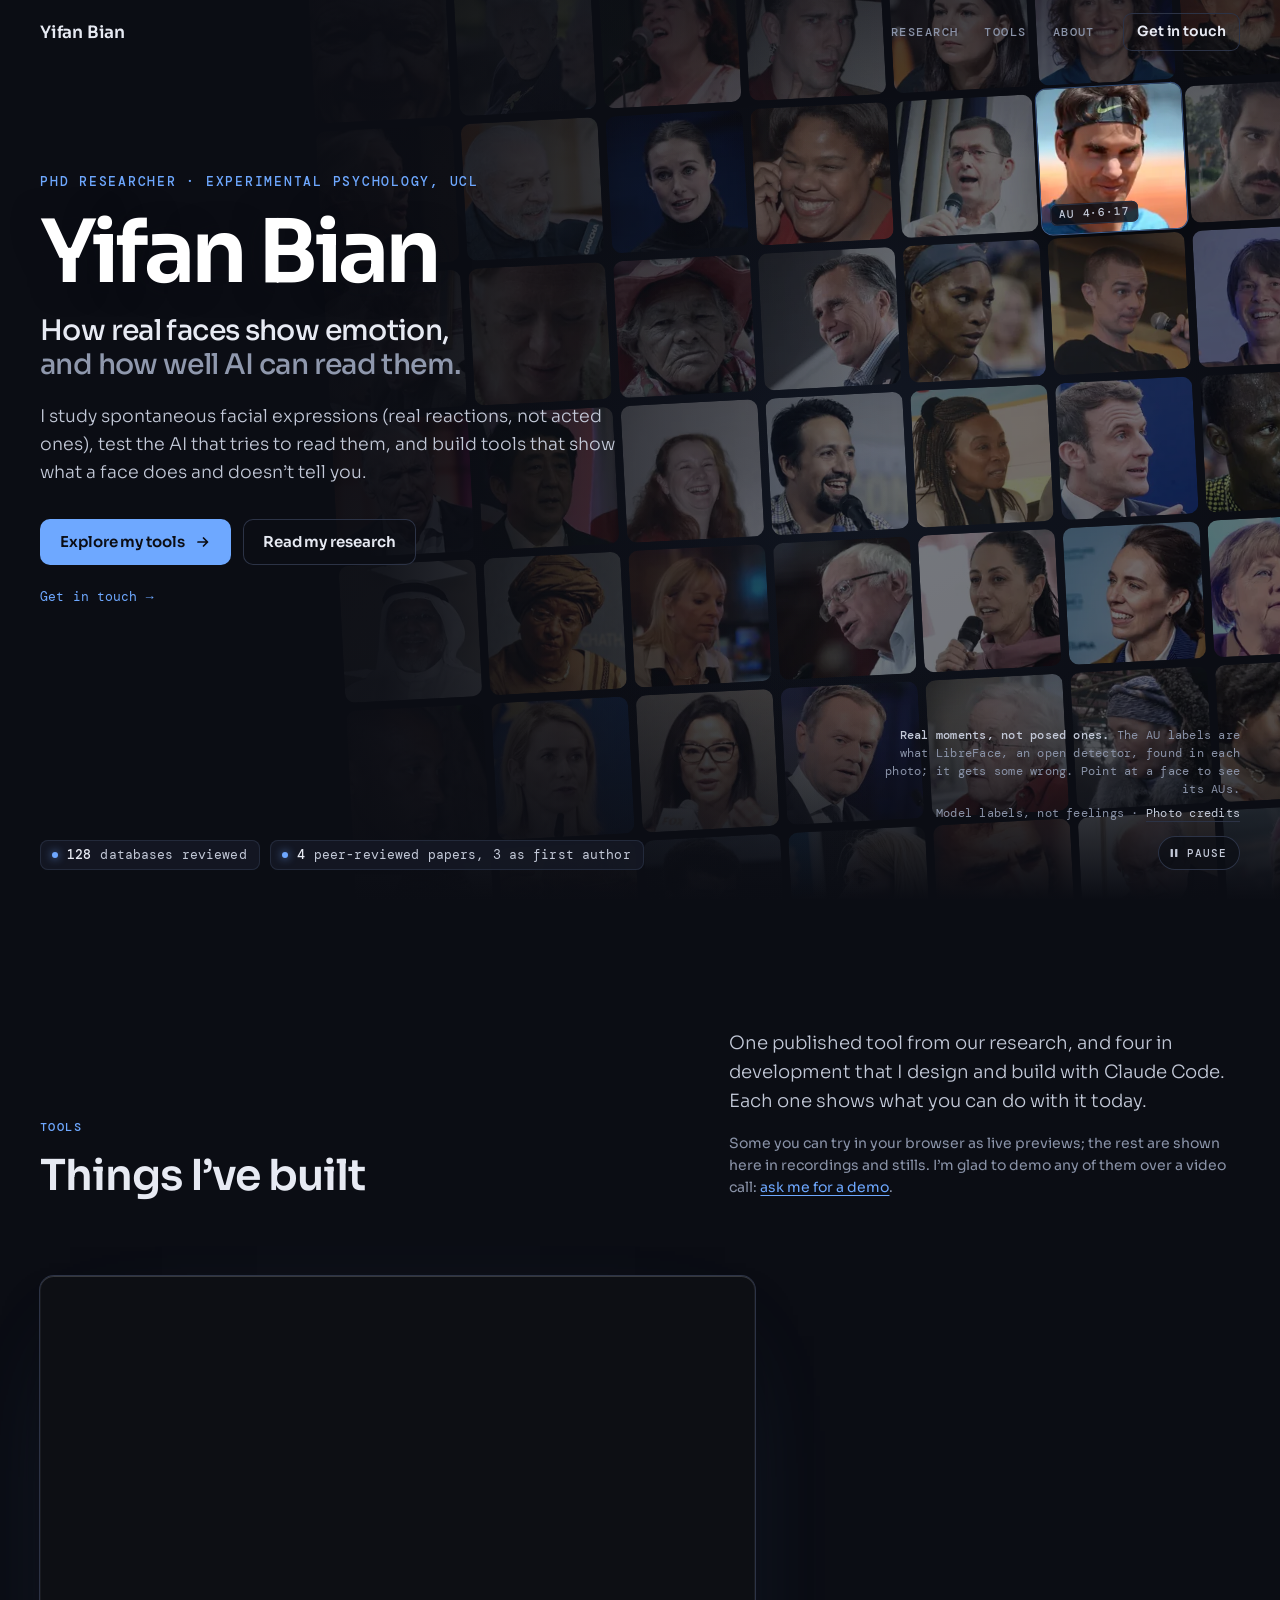
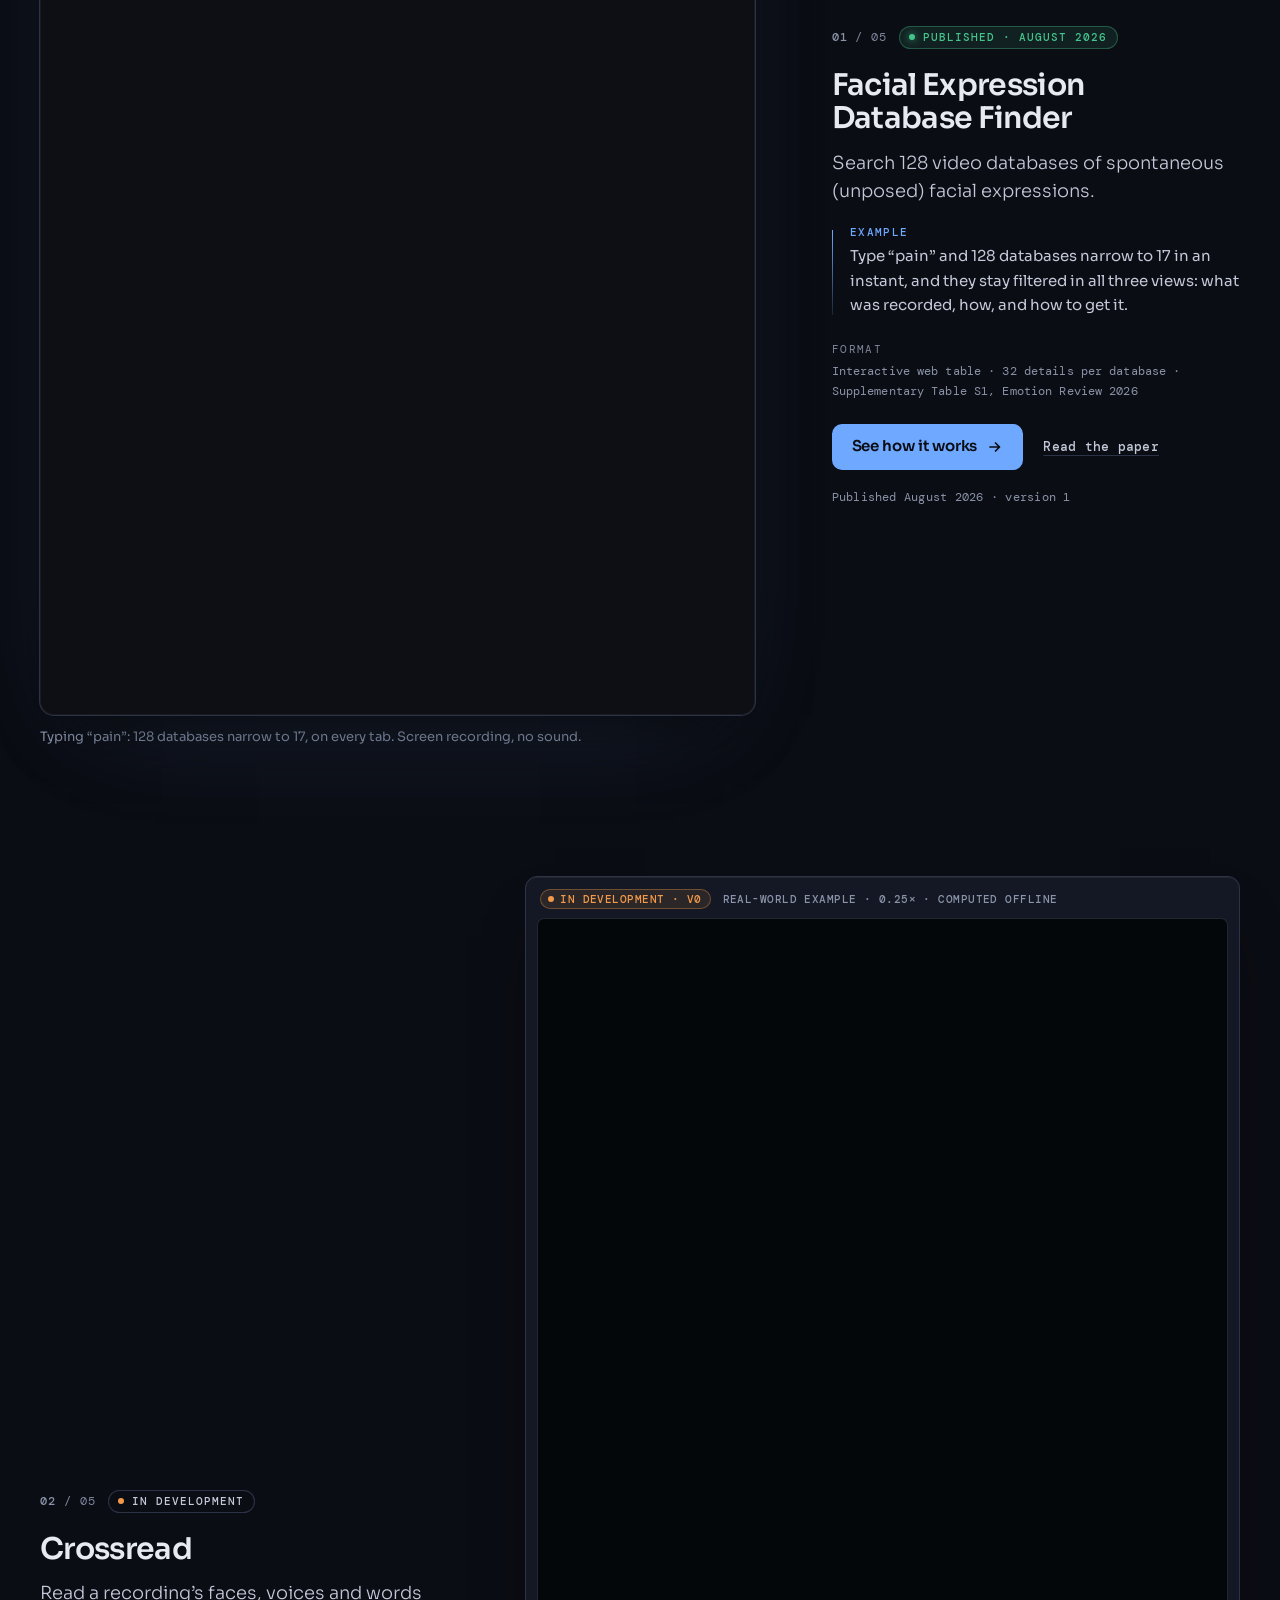
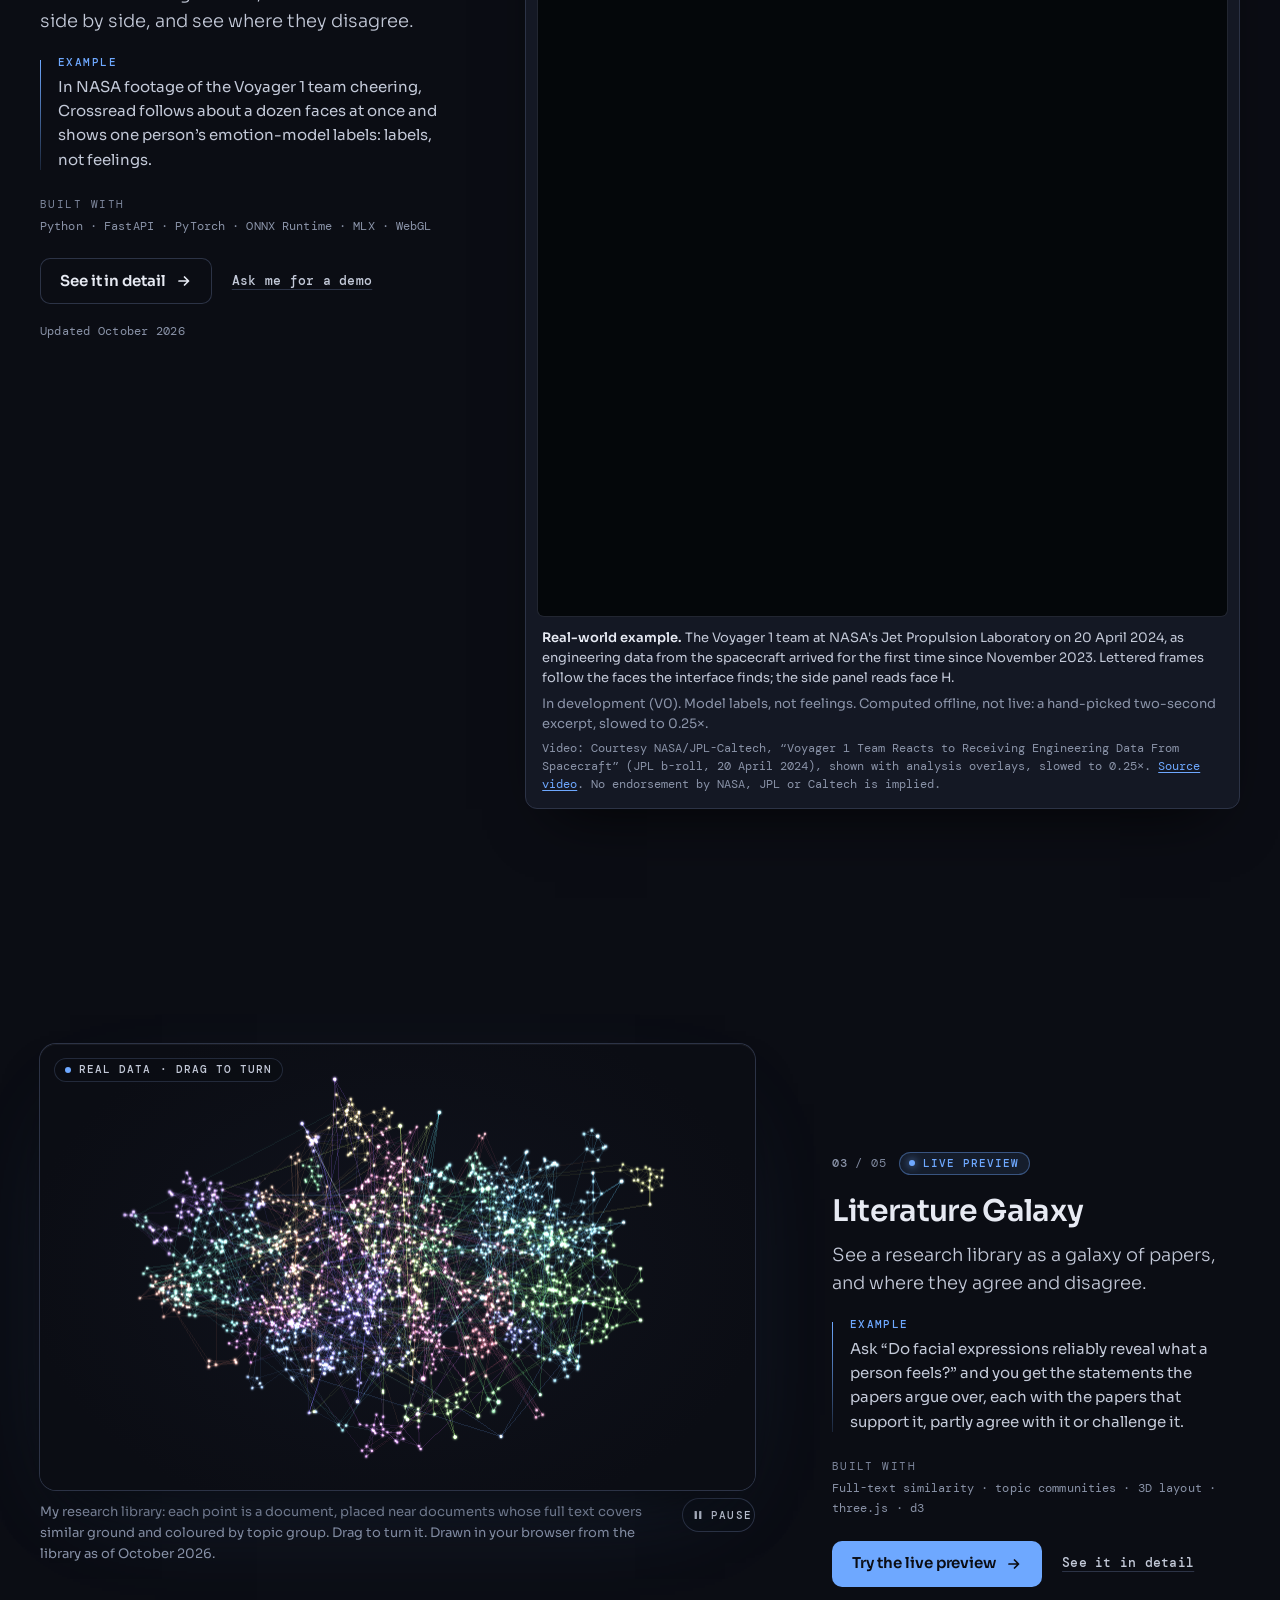
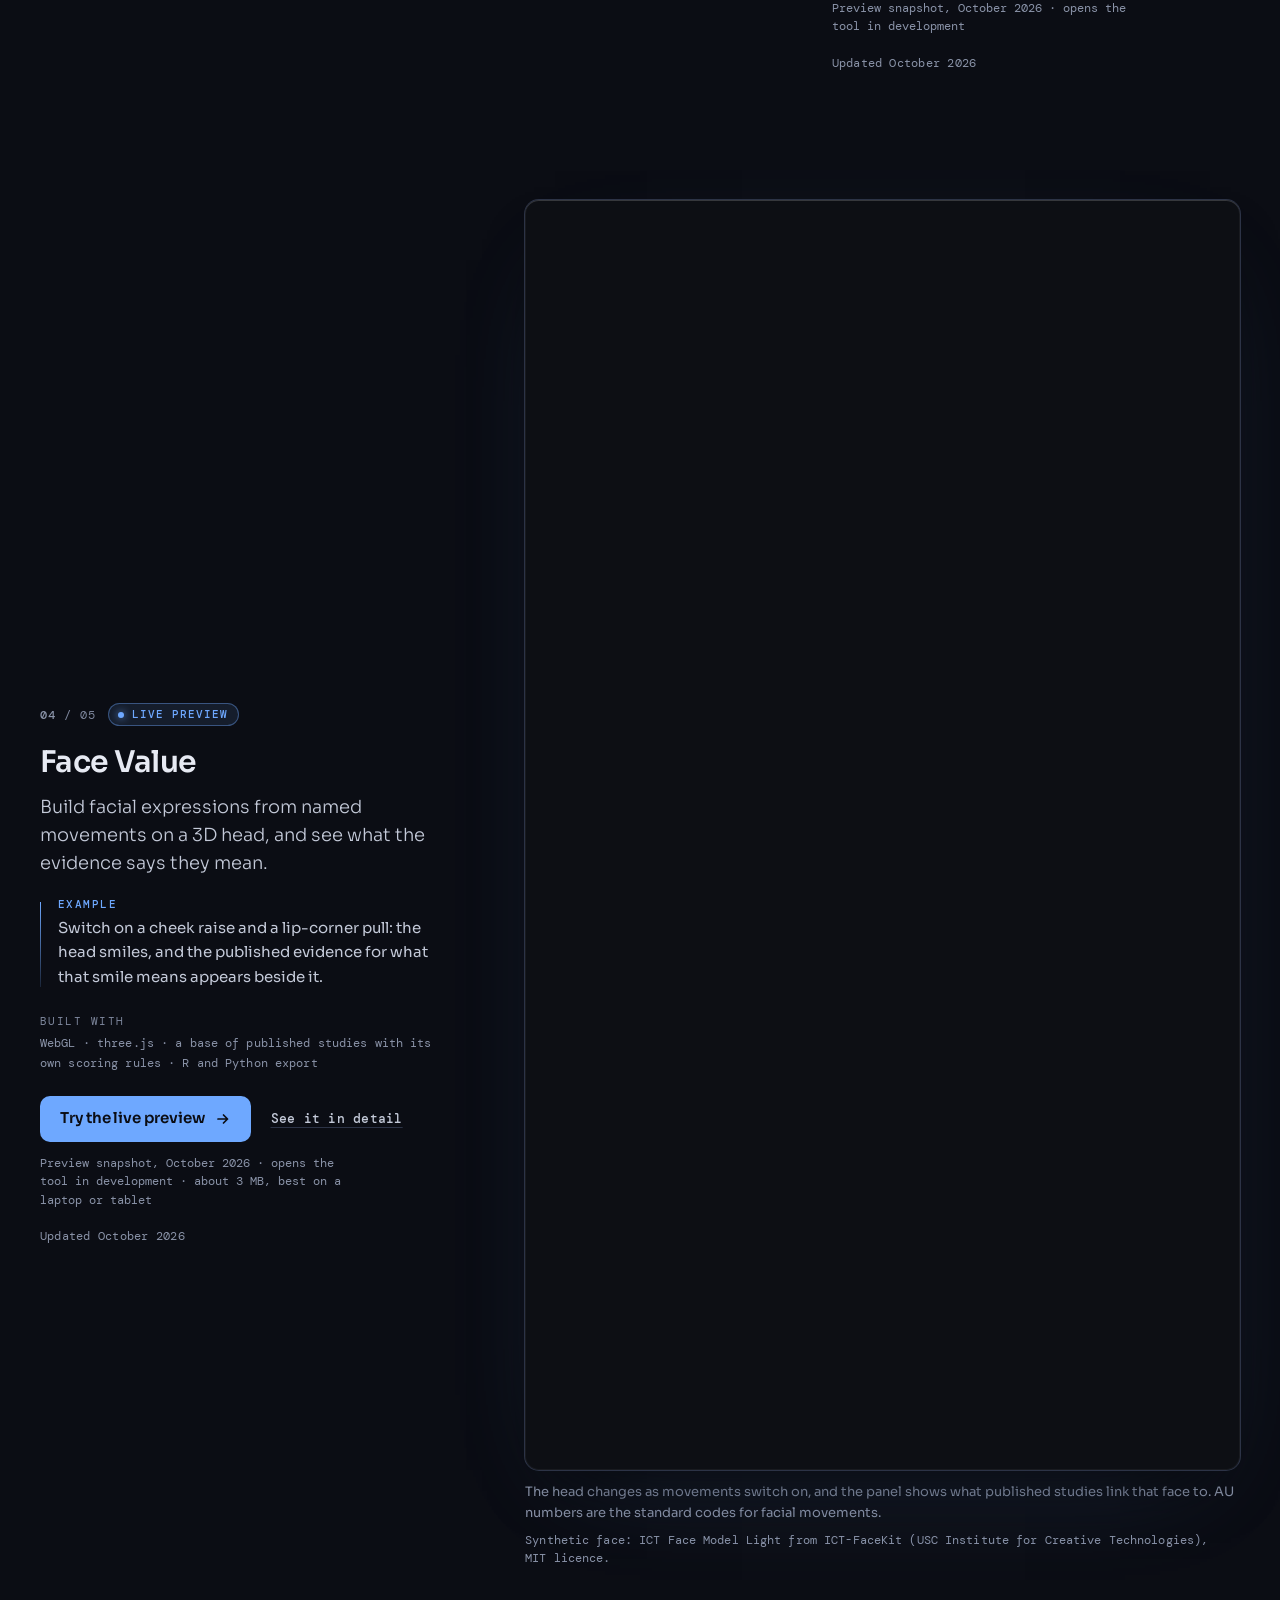
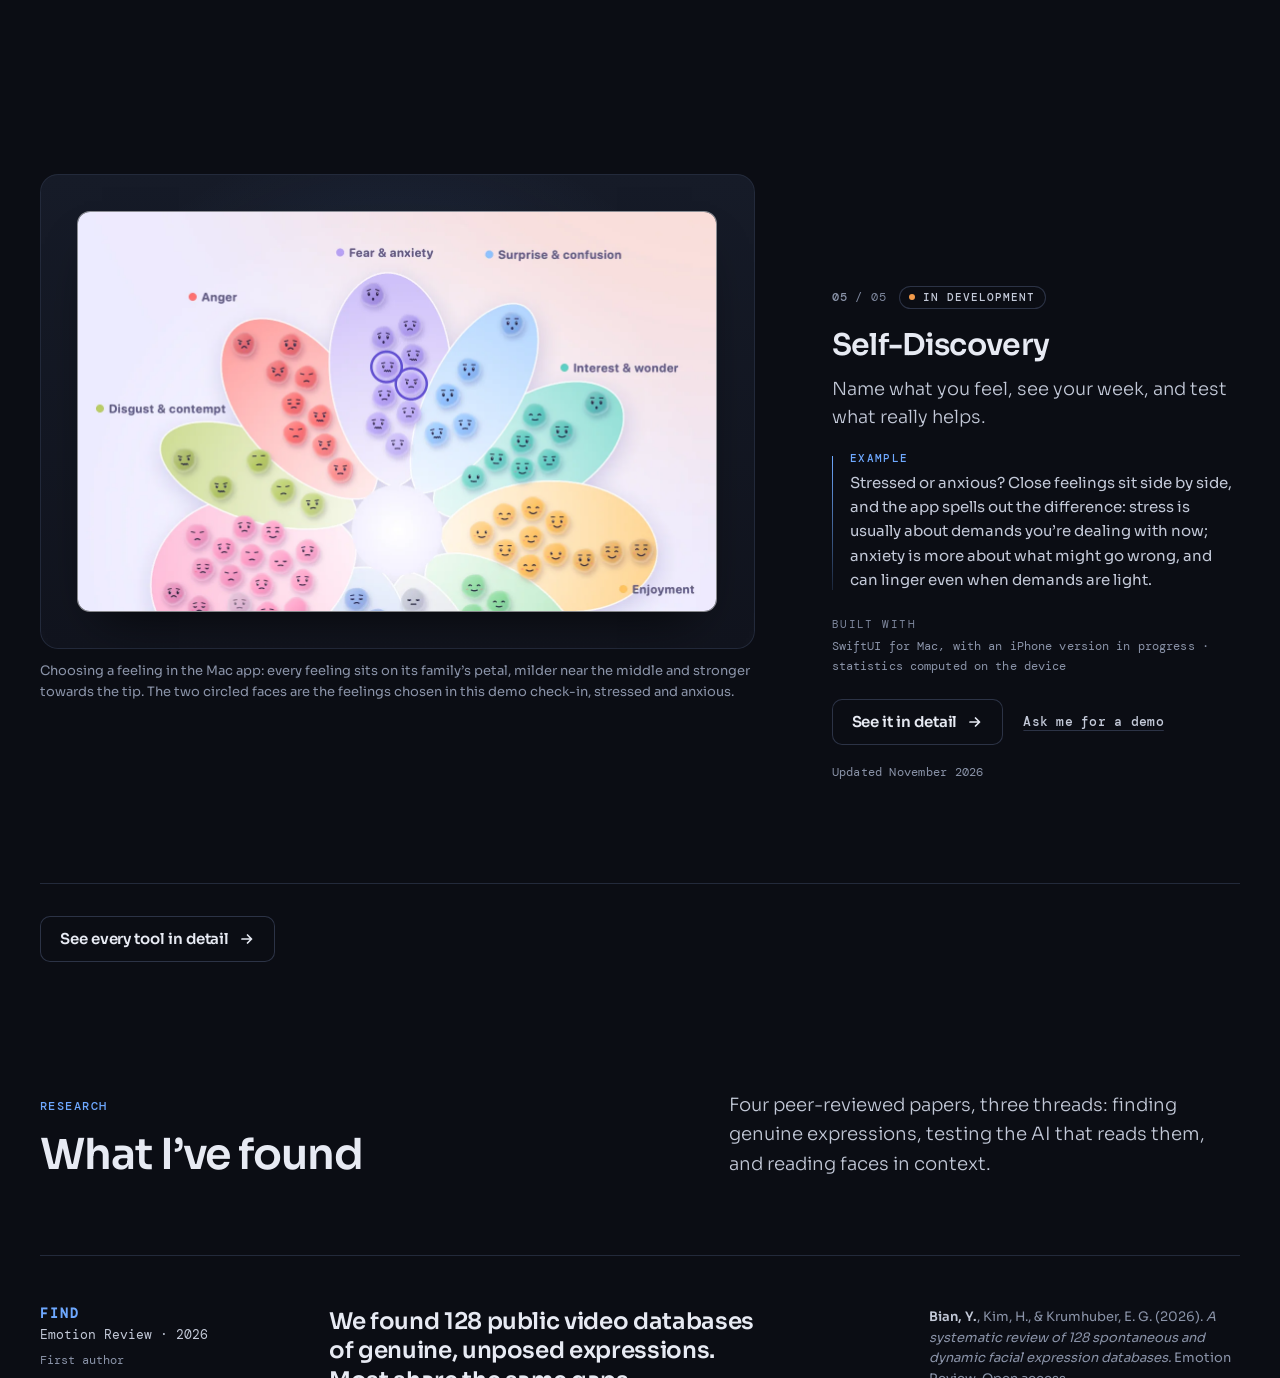
==== commit 5c045c66: "Update the website (5 Nov 2026)" ====
--- a/index.html
+++ b/index.html
@@ -21,13 +21,12 @@
 <meta property="og:image:height" content="630">
 <meta property="og:image:alt" content="Yifan Bian, PhD researcher in Experimental Psychology at UCL: how real faces show emotion, and how well AI can read them. Beside the words, a galaxy of glowing points, each a document in the research library.">
 <meta name="twitter:card" content="summary_large_image">
-<link rel="preload" href="assets/galaxy/galaxy-data.json" as="fetch" crossorigin>
 <link rel="preconnect" href="https://fonts.googleapis.com">
 <link rel="preconnect" href="https://fonts.gstatic.com" crossorigin>
 <link rel="stylesheet" href="https://fonts.googleapis.com/css2?family=DM+Mono:wght@400;500&family=Sora:wght@300..700&display=swap" media="print" onload="this.media='all'">
 <noscript><link rel="stylesheet" href="https://fonts.googleapis.com/css2?family=DM+Mono:wght@400;500&family=Sora:wght@300..700&display=swap"></noscript>
 <link rel="stylesheet" href="style.css">
-<noscript><style>.hero > .galaxy--wide { background: url("assets/galaxy/poster.jpg") right center / cover no-repeat; } .hero > .galaxy--phone { background: url("assets/galaxy/poster-narrow.jpg") center / cover no-repeat; } .toggle { display: none; }</style></noscript>
+<noscript><style>.panel-galaxy > .galaxy { background: url("assets/galaxy/poster.jpg") center / cover no-repeat; } .toggle { display: none; }</style></noscript>
 </head>
 <body class="has-hero">
 <a class="skip" href="#main">Skip to content</a>
@@ -49,27 +48,59 @@
   <!-- HERO: the live Literature Galaxy behind the name. A wide mount (behind and right of the name) and a phone
        mount (a band across the top); only the one that is displayed starts. -->
   <section class="hero" data-hero aria-labelledby="hero-name">
-    <div class="galaxy galaxy--wide" data-galaxy
-         data-src="assets/galaxy/galaxy-data.json"
-         data-poster="assets/galaxy/poster.jpg"
-         data-poster-narrow="assets/galaxy/poster-narrow.jpg"
-         data-mode="hero"
-         data-labels="none"
-         data-interactive="false"
-         data-align="right"
-         data-avoid=".site-header .nav, .hero-copy, .stat-chips, .galaxy-note"
-         role="img"
-         aria-label="A slowly turning 3D map of the documents in my research library, coloured by topic group."></div>
-    <div class="galaxy galaxy--phone" data-galaxy
-         data-src="assets/galaxy/galaxy-data.json"
-         data-poster="assets/galaxy/poster-narrow.jpg"
-         data-mode="panel"
-         data-labels="none"
-         data-interactive="false"
-         data-align="center"
-         data-avoid=".site-header .nav, .hero-copy .eyebrow"
-         role="img"
-         aria-label="A slowly turning 3D map of the documents in my research library, coloured by topic group."></div>
+    <!-- face wall: start -->
+    <div class="facewall" data-facewall role="img" aria-label="A wall of candid photos of people of different ages and backgrounds, some of them public figures. Each face carries the facial action units an open detector found in it, such as AU6, AU12 and AU25.">
+      <div class="face"><img src="assets/faces/f33-320.webp" srcset="assets/faces/f33-176.webp 176w, assets/faces/f33-320.webp 320w" sizes="(max-width: 720px) 24vw, 11vw" width="320" height="320" alt="" decoding="async"><span class="au-tag"><span class="t-full">AU6 · AU7 · AU12</span><span class="t-short">AU 6·7·12</span></span></div>
+      <div class="face"><img src="assets/faces/f08-320.webp" srcset="assets/faces/f08-176.webp 176w, assets/faces/f08-320.webp 320w" sizes="(max-width: 720px) 24vw, 11vw" width="320" height="320" alt="" decoding="async"><span class="au-tag"><span class="t-full">AU4 · AU17</span><span class="t-short">AU 4·17</span></span></div>
+      <div class="face"><img src="assets/faces/f16-320.webp" srcset="assets/faces/f16-176.webp 176w, assets/faces/f16-320.webp 320w" sizes="(max-width: 720px) 24vw, 11vw" width="320" height="320" alt="" decoding="async"><span class="au-tag"><span class="t-full">AU1 · AU2 · AU4</span><span class="t-short">AU 1·2·4</span></span></div>
+      <div class="face"><img src="assets/faces/f22-320.webp" srcset="assets/faces/f22-176.webp 176w, assets/faces/f22-320.webp 320w" sizes="(max-width: 720px) 24vw, 11vw" width="320" height="320" alt="" decoding="async"><span class="au-tag"><span class="t-full">AU4</span><span class="t-short">AU 4</span></span></div>
+      <div class="face"><img src="assets/faces/p08-320.webp" srcset="assets/faces/p08-176.webp 176w, assets/faces/p08-320.webp 320w" sizes="(max-width: 720px) 24vw, 11vw" width="320" height="320" alt="" decoding="async"><span class="au-tag is-none">No AU found</span></div>
+      <div class="face"><img src="assets/faces/p38-320.webp" srcset="assets/faces/p38-176.webp 176w, assets/faces/p38-320.webp 320w" sizes="(max-width: 720px) 24vw, 11vw" width="320" height="320" alt="" decoding="async"><span class="au-tag"><span class="t-full">AU4 · AU12 · AU25</span><span class="t-short">AU 4·12·25</span></span></div>
+      <div class="face"><img src="assets/faces/f25-320.webp" srcset="assets/faces/f25-176.webp 176w, assets/faces/f25-320.webp 320w" sizes="(max-width: 720px) 24vw, 11vw" width="320" height="320" alt="" decoding="async"><span class="au-tag"><span class="t-full">AU4 · AU6 · AU10</span><span class="t-short">AU 4·6·10</span></span></div>
+      <div class="face"><img src="assets/faces/p20-320.webp" srcset="assets/faces/p20-176.webp 176w, assets/faces/p20-320.webp 320w" sizes="(max-width: 720px) 24vw, 11vw" width="320" height="320" alt="" decoding="async"><span class="au-tag"><span class="t-full">AU7</span><span class="t-short">AU 7</span></span></div>
+      <div class="face"><img src="assets/faces/p16-320.webp" srcset="assets/faces/p16-176.webp 176w, assets/faces/p16-320.webp 320w" sizes="(max-width: 720px) 24vw, 11vw" width="320" height="320" alt="" decoding="async"><span class="au-tag"><span class="t-full">AU4</span><span class="t-short">AU 4</span></span></div>
+      <div class="face"><img src="assets/faces/p12-320.webp" srcset="assets/faces/p12-176.webp 176w, assets/faces/p12-320.webp 320w" sizes="(max-width: 720px) 24vw, 11vw" width="320" height="320" alt="" decoding="async"><span class="au-tag"><span class="t-full">AU10 · AU12 · AU25</span><span class="t-short">AU 10·12·25</span></span></div>
+      <div class="face"><img src="assets/faces/f03-320.webp" srcset="assets/faces/f03-176.webp 176w, assets/faces/f03-320.webp 320w" sizes="(max-width: 720px) 24vw, 11vw" width="320" height="320" alt="" decoding="async"><span class="au-tag"><span class="t-full">AU6 · AU12 · AU25</span><span class="t-short">AU 6·12·25</span></span></div>
+      <div class="face"><img src="assets/faces/f32-320.webp" srcset="assets/faces/f32-176.webp 176w, assets/faces/f32-320.webp 320w" sizes="(max-width: 720px) 24vw, 11vw" width="320" height="320" alt="" decoding="async"><span class="au-tag"><span class="t-full">AU4 · AU25 · AU26</span><span class="t-short">AU 4·25·26</span></span></div>
+      <div class="face"><img src="assets/faces/p28-320.webp" srcset="assets/faces/p28-176.webp 176w, assets/faces/p28-320.webp 320w" sizes="(max-width: 720px) 24vw, 11vw" width="320" height="320" alt="" decoding="async"><span class="au-tag"><span class="t-full">AU4 · AU6 · AU17</span><span class="t-short">AU 4·6·17</span></span></div>
+      <div class="face"><img src="assets/faces/f23-320.webp" srcset="assets/faces/f23-176.webp 176w, assets/faces/f23-320.webp 320w" sizes="(max-width: 720px) 24vw, 11vw" width="320" height="320" alt="" decoding="async"><span class="au-tag"><span class="t-full">AU4 · AU17</span><span class="t-short">AU 4·17</span></span></div>
+      <div class="face"><img src="assets/faces/f28-320.webp" srcset="assets/faces/f28-176.webp 176w, assets/faces/f28-320.webp 320w" sizes="(max-width: 720px) 24vw, 11vw" width="320" height="320" alt="" decoding="async"><span class="au-tag"><span class="t-full">AU4 · AU6 · AU17</span><span class="t-short">AU 4·6·17</span></span></div>
+      <div class="face"><img src="assets/faces/f00-320.webp" srcset="assets/faces/f00-176.webp 176w, assets/faces/f00-320.webp 320w" sizes="(max-width: 720px) 24vw, 11vw" width="320" height="320" alt="" decoding="async" loading="lazy"><span class="au-tag"><span class="t-full">AU4 · AU6 · AU17</span><span class="t-short">AU 4·6·17</span></span></div>
+      <div class="face"><img src="assets/faces/f01-320.webp" srcset="assets/faces/f01-176.webp 176w, assets/faces/f01-320.webp 320w" sizes="(max-width: 720px) 24vw, 11vw" width="320" height="320" alt="" decoding="async" loading="lazy"><span class="au-tag"><span class="t-full">AU4 · AU6 · AU12</span><span class="t-short">AU 4·6·12</span></span></div>
+      <div class="face"><img src="assets/faces/p02-320.webp" srcset="assets/faces/p02-176.webp 176w, assets/faces/p02-320.webp 320w" sizes="(max-width: 720px) 24vw, 11vw" width="320" height="320" alt="" decoding="async" loading="lazy"><span class="au-tag"><span class="t-full">AU4 · AU25 · AU26</span><span class="t-short">AU 4·25·26</span></span></div>
+      <div class="face"><img src="assets/faces/p25-320.webp" srcset="assets/faces/p25-176.webp 176w, assets/faces/p25-320.webp 320w" sizes="(max-width: 720px) 24vw, 11vw" width="320" height="320" alt="" decoding="async" loading="lazy"><span class="au-tag"><span class="t-full">AU1 · AU2 · AU4</span><span class="t-short">AU 1·2·4</span></span></div>
+      <div class="face"><img src="assets/faces/f30-320.webp" srcset="assets/faces/f30-176.webp 176w, assets/faces/f30-320.webp 320w" sizes="(max-width: 720px) 24vw, 11vw" width="320" height="320" alt="" decoding="async" loading="lazy"><span class="au-tag"><span class="t-full">AU14 · AU17 · AU24</span><span class="t-short">AU 14·17·24</span></span></div>
+      <div class="face"><img src="assets/faces/p23-320.webp" srcset="assets/faces/p23-176.webp 176w, assets/faces/p23-320.webp 320w" sizes="(max-width: 720px) 24vw, 11vw" width="320" height="320" alt="" decoding="async" loading="lazy"><span class="au-tag"><span class="t-full">AU6 · AU12 · AU25</span><span class="t-short">AU 6·12·25</span></span></div>
+      <div class="face"><img src="assets/faces/p22-320.webp" srcset="assets/faces/p22-176.webp 176w, assets/faces/p22-320.webp 320w" sizes="(max-width: 720px) 24vw, 11vw" width="320" height="320" alt="" decoding="async" loading="lazy"><span class="au-tag"><span class="t-full">AU4 · AU6 · AU25</span><span class="t-short">AU 4·6·25</span></span></div>
+      <div class="face"><img src="assets/faces/p18-320.webp" srcset="assets/faces/p18-176.webp 176w, assets/faces/p18-320.webp 320w" sizes="(max-width: 720px) 24vw, 11vw" width="320" height="320" alt="" decoding="async" loading="lazy"><span class="au-tag"><span class="t-full">AU1 · AU15 · AU17</span><span class="t-short">AU 1·15·17</span></span></div>
+      <div class="face"><img src="assets/faces/f15-320.webp" srcset="assets/faces/f15-176.webp 176w, assets/faces/f15-320.webp 320w" sizes="(max-width: 720px) 24vw, 11vw" width="320" height="320" alt="" decoding="async" loading="lazy"><span class="au-tag"><span class="t-full">AU6 · AU25 · AU26</span><span class="t-short">AU 6·25·26</span></span></div>
+      <div class="face"><img src="assets/faces/p33-320.webp" srcset="assets/faces/p33-176.webp 176w, assets/faces/p33-320.webp 320w" sizes="(max-width: 720px) 24vw, 11vw" width="320" height="320" alt="" decoding="async" loading="lazy"><span class="au-tag"><span class="t-full">AU4 · AU5 · AU25</span><span class="t-short">AU 4·5·25</span></span></div>
+      <div class="face"><img src="assets/faces/f13-320.webp" srcset="assets/faces/f13-176.webp 176w, assets/faces/f13-320.webp 320w" sizes="(max-width: 720px) 24vw, 11vw" width="320" height="320" alt="" decoding="async" loading="lazy"><span class="au-tag"><span class="t-full">AU7 · AU15 · AU17</span><span class="t-short">AU 7·15·17</span></span></div>
+      <div class="face"><img src="assets/faces/p09-320.webp" srcset="assets/faces/p09-176.webp 176w, assets/faces/p09-320.webp 320w" sizes="(max-width: 720px) 24vw, 11vw" width="320" height="320" alt="" decoding="async" loading="lazy"><span class="au-tag"><span class="t-full">AU1 · AU2</span><span class="t-short">AU 1·2</span></span></div>
+      <div class="face"><img src="assets/faces/p26-320.webp" srcset="assets/faces/p26-176.webp 176w, assets/faces/p26-320.webp 320w" sizes="(max-width: 720px) 24vw, 11vw" width="320" height="320" alt="" decoding="async" loading="lazy"><span class="au-tag"><span class="t-full">AU4 · AU7 · AU25</span><span class="t-short">AU 4·7·25</span></span></div>
+      <div class="face"><img src="assets/faces/f27-320.webp" srcset="assets/faces/f27-176.webp 176w, assets/faces/f27-320.webp 320w" sizes="(max-width: 720px) 24vw, 11vw" width="320" height="320" alt="" decoding="async" loading="lazy"><span class="au-tag"><span class="t-full">AU6 · AU12 · AU25</span><span class="t-short">AU 6·12·25</span></span></div>
+      <div class="face"><img src="assets/faces/p17-320.webp" srcset="assets/faces/p17-176.webp 176w, assets/faces/p17-320.webp 320w" sizes="(max-width: 720px) 24vw, 11vw" width="320" height="320" alt="" decoding="async" loading="lazy"><span class="au-tag"><span class="t-full">AU1 · AU4 · AU12</span><span class="t-short">AU 1·4·12</span></span></div>
+      <div class="face"><img src="assets/faces/f11-320.webp" srcset="assets/faces/f11-176.webp 176w, assets/faces/f11-320.webp 320w" sizes="(max-width: 720px) 24vw, 11vw" width="320" height="320" alt="" decoding="async" loading="lazy"><span class="au-tag"><span class="t-full">AU4 · AU14 · AU17</span><span class="t-short">AU 4·14·17</span></span></div>
+      <div class="face"><img src="assets/faces/p00-320.webp" srcset="assets/faces/p00-176.webp 176w, assets/faces/p00-320.webp 320w" sizes="(max-width: 720px) 24vw, 11vw" width="320" height="320" alt="" decoding="async" loading="lazy"><span class="au-tag"><span class="t-full">AU4</span><span class="t-short">AU 4</span></span></div>
+      <div class="face"><img src="assets/faces/p19-320.webp" srcset="assets/faces/p19-176.webp 176w, assets/faces/p19-320.webp 320w" sizes="(max-width: 720px) 24vw, 11vw" width="320" height="320" alt="" decoding="async" loading="lazy"><span class="au-tag is-none">No AU found</span></div>
+      <div class="face"><img src="assets/faces/p15-320.webp" srcset="assets/faces/p15-176.webp 176w, assets/faces/p15-320.webp 320w" sizes="(max-width: 720px) 24vw, 11vw" width="320" height="320" alt="" decoding="async" loading="lazy"><span class="au-tag"><span class="t-full">AU10 · AU12 · AU25</span><span class="t-short">AU 10·12·25</span></span></div>
+      <div class="face"><img src="assets/faces/p07-320.webp" srcset="assets/faces/p07-176.webp 176w, assets/faces/p07-320.webp 320w" sizes="(max-width: 720px) 24vw, 11vw" width="320" height="320" alt="" decoding="async" loading="lazy"><span class="au-tag"><span class="t-full">AU4</span><span class="t-short">AU 4</span></span></div>
+      <div class="face"><img src="assets/faces/f20-320.webp" srcset="assets/faces/f20-176.webp 176w, assets/faces/f20-320.webp 320w" sizes="(max-width: 720px) 24vw, 11vw" width="320" height="320" alt="" decoding="async" loading="lazy"><span class="au-tag"><span class="t-full">AU4 · AU7</span><span class="t-short">AU 4·7</span></span></div>
+      <div class="face"><img src="assets/faces/p11-320.webp" srcset="assets/faces/p11-176.webp 176w, assets/faces/p11-320.webp 320w" sizes="(max-width: 720px) 24vw, 11vw" width="320" height="320" alt="" decoding="async" loading="lazy"><span class="au-tag is-none">No AU found</span></div>
+      <div class="face"><img src="assets/faces/p35-320.webp" srcset="assets/faces/p35-176.webp 176w, assets/faces/p35-320.webp 320w" sizes="(max-width: 720px) 24vw, 11vw" width="320" height="320" alt="" decoding="async" loading="lazy"><span class="au-tag"><span class="t-full">AU4 · AU6 · AU25</span><span class="t-short">AU 4·6·25</span></span></div>
+      <div class="face"><img src="assets/faces/p05-320.webp" srcset="assets/faces/p05-176.webp 176w, assets/faces/p05-320.webp 320w" sizes="(max-width: 720px) 24vw, 11vw" width="320" height="320" alt="" decoding="async" loading="lazy"><span class="au-tag"><span class="t-full">AU4</span><span class="t-short">AU 4</span></span></div>
+      <div class="face"><img src="assets/faces/f06-320.webp" srcset="assets/faces/f06-176.webp 176w, assets/faces/f06-320.webp 320w" sizes="(max-width: 720px) 24vw, 11vw" width="320" height="320" alt="" decoding="async" loading="lazy"><span class="au-tag"><span class="t-full">AU4</span><span class="t-short">AU 4</span></span></div>
+      <div class="face"><img src="assets/faces/f12-320.webp" srcset="assets/faces/f12-176.webp 176w, assets/faces/f12-320.webp 320w" sizes="(max-width: 720px) 24vw, 11vw" width="320" height="320" alt="" decoding="async" loading="lazy"><span class="au-tag"><span class="t-full">AU1 · AU4 · AU7</span><span class="t-short">AU 1·4·7</span></span></div>
+      <div class="face"><img src="assets/faces/p31-320.webp" srcset="assets/faces/p31-176.webp 176w, assets/faces/p31-320.webp 320w" sizes="(max-width: 720px) 24vw, 11vw" width="320" height="320" alt="" decoding="async" loading="lazy"><span class="au-tag"><span class="t-full">AU4 · AU7 · AU17</span><span class="t-short">AU 4·7·17</span></span></div>
+      <div class="face"><img src="assets/faces/f24-320.webp" srcset="assets/faces/f24-176.webp 176w, assets/faces/f24-320.webp 320w" sizes="(max-width: 720px) 24vw, 11vw" width="320" height="320" alt="" decoding="async" loading="lazy"><span class="au-tag"><span class="t-full">AU7 · AU12 · AU25</span><span class="t-short">AU 7·12·25</span></span></div>
+      <div class="face"><img src="assets/faces/f19-320.webp" srcset="assets/faces/f19-176.webp 176w, assets/faces/f19-320.webp 320w" sizes="(max-width: 720px) 24vw, 11vw" width="320" height="320" alt="" decoding="async" loading="lazy"><span class="au-tag"><span class="t-full">AU4 · AU15 · AU17</span><span class="t-short">AU 4·15·17</span></span></div>
+      <div class="face"><img src="assets/faces/p21-320.webp" srcset="assets/faces/p21-176.webp 176w, assets/faces/p21-320.webp 320w" sizes="(max-width: 720px) 24vw, 11vw" width="320" height="320" alt="" decoding="async" loading="lazy"><span class="au-tag"><span class="t-full">AU1 · AU2 · AU4</span><span class="t-short">AU 1·2·4</span></span></div>
+      <div class="face"><img src="assets/faces/p10-320.webp" srcset="assets/faces/p10-176.webp 176w, assets/faces/p10-320.webp 320w" sizes="(max-width: 720px) 24vw, 11vw" width="320" height="320" alt="" decoding="async" loading="lazy"><span class="au-tag"><span class="t-full">AU1 · AU2 · AU4</span><span class="t-short">AU 1·2·4</span></span></div>
+      <div class="face"><img src="assets/faces/f21-320.webp" srcset="assets/faces/f21-176.webp 176w, assets/faces/f21-320.webp 320w" sizes="(max-width: 720px) 24vw, 11vw" width="320" height="320" alt="" decoding="async" loading="lazy"><span class="au-tag"><span class="t-full">AU4 · AU7 · AU10</span><span class="t-short">AU 4·7·10</span></span></div>
+      <div class="face"><img src="assets/faces/p32-320.webp" srcset="assets/faces/p32-176.webp 176w, assets/faces/p32-320.webp 320w" sizes="(max-width: 720px) 24vw, 11vw" width="320" height="320" alt="" decoding="async" loading="lazy"><span class="au-tag"><span class="t-full">AU4 · AU12 · AU17</span><span class="t-short">AU 4·12·17</span></span></div>
+      <div class="face"><img src="assets/faces/p27-320.webp" srcset="assets/faces/p27-176.webp 176w, assets/faces/p27-320.webp 320w" sizes="(max-width: 720px) 24vw, 11vw" width="320" height="320" alt="" decoding="async" loading="lazy"><span class="au-tag"><span class="t-full">AU6 · AU12 · AU25</span><span class="t-short">AU 6·12·25</span></span></div>
+    </div>
+    <!-- face wall: end -->
     <div class="hero-scrim" aria-hidden="true"></div>
 
     <div class="wrap hero-body">
@@ -89,15 +120,14 @@
     <div class="wrap hero-foot">
       <ul class="stat-chips" aria-label="At a glance">
         <li class="stat"><b>128</b> databases reviewed</li>
-        <li class="stat" title="Distinct papers in Literature Galaxy, October 2026"><b>1,600+</b> papers mapped</li>
         <li class="stat"><b>4</b> peer-reviewed papers, 3 as first author</li>
       </ul>
-      <div class="galaxy-note">
-        <p class="gn-title"><a href="#literature-galaxy">Literature Galaxy</a> · October 2026</p>
-        <p>My research library: each point a document, coloured by topic. Real data, drawn in your browser.</p>
-        <div class="gn-row">
-          <span class="still-note" data-still-note hidden>Still, because your device asks for less motion.</span>
-          <button class="toggle" type="button" data-galaxy-toggle aria-label="Pause the galaxy" hidden>
+      <div class="wall-note">
+        <p><b>Real moments, not posed ones.</b> The AU labels are what LibreFace, an open detector, found in each photo; it gets some wrong. <span class="on-hover">Point at a face to see its AUs.</span><span class="on-touch">Tap a face to see its AUs.</span></p>
+        <div class="wn-row">
+          <span>Model labels, not feelings · <a href="credits.html">Photo credits</a></span>
+          <span class="still-note" data-wall-still hidden>Still, because your device asks for less motion.</span>
+          <button class="toggle" type="button" data-wall-toggle aria-label="Pause the face wall" hidden>
             <svg class="ico ico-pause" viewBox="0 0 10 10" aria-hidden="true"><rect x="1.6" y="1" width="2.3" height="8" rx=".6" fill="currentColor"/><rect x="6.1" y="1" width="2.3" height="8" rx=".6" fill="currentColor"/></svg>
             <svg class="ico ico-play" viewBox="0 0 10 10" aria-hidden="true"><path d="M2.3 1.1v7.8L8.9 5z" fill="currentColor"/></svg>
             <span data-label>Pause</span>
@@ -218,13 +248,24 @@
             <p class="row-promise">See a research library as a galaxy of papers, and where they agree and disagree.</p>
           </div>
           <div class="row-media">
-            <figure>
-              <div class="shot">
-                <picture><source type="image/webp" srcset="media/literature-galaxy/answer.webp"><img src="media/literature-galaxy/answer.jpg" width="1280" height="900" loading="lazy" decoding="async"
-                     alt="An answer card from the live preview. Under the question “Do facial expressions reliably reveal what a person feels?”, the statement “Facial movements cannot be read as signs of inner emotional states without context” is listed with the 19 papers that support it. The first four are named, each with its year and the kind of evidence behind it (argument or own data); a line says ten more are on the map and five more, without a checked DOI, are not named; two buttons light the papers on the galaxy or open the statement on the map."></picture>
+            <figure data-galaxy-host>
+              <div class="panel-galaxy">
+                <span class="panel-tag"><i aria-hidden="true"></i>Real data · drag to turn</span>
+                <div class="galaxy" data-galaxy
+                     data-src="assets/galaxy/galaxy-data.json"
+                     data-poster="assets/galaxy/poster.jpg"
+                     data-mode="panel"
+                     data-labels="none"
+                     data-interactive="true"
+                     data-align="center"
+                     data-avoid=".panel-galaxy .panel-tag"
+                     role="img"
+                     aria-label="Literature Galaxy: the papers in my research library, coloured by topic group, with fine lines joining papers whose texts read alike."
+                     data-canvas-label="Literature Galaxy: the papers in my research library, coloured by topic group, with fine lines joining papers whose texts read alike."></div>
               </div>
               <figcaption class="cap-row">
-                <span class="cap">Part of an answer in the live preview: a statement the question touches, and the papers that support it, each with its year and the kind of evidence it offers. A paper is named only when its DOI has been checked. The map at the top of this page is the same library.</span>
+                <span class="cap">My research library: each point is a document, placed near documents whose full text covers similar ground and coloured by topic group. Drag to turn it. Drawn in your browser from the library as of October 2026.<span class="still-note" data-still-note hidden> Still, because your device asks for less motion.</span></span>
+                <button class="toggle" type="button" data-galaxy-toggle aria-label="Pause the galaxy" hidden><svg class="ico ico-pause" viewBox="0 0 10 10" aria-hidden="true"><rect x="1.6" y="1" width="2.3" height="8" rx=".6" fill="currentColor"/><rect x="6.1" y="1" width="2.3" height="8" rx=".6" fill="currentColor"/></svg><svg class="ico ico-play" viewBox="0 0 10 10" aria-hidden="true"><path d="M2.3 1.1v7.8L8.9 5z" fill="currentColor"/></svg><span data-label>Pause</span></button>
               </figcaption>
             </figure>
           </div>
--- a/style.css
+++ b/style.css
@@ -157,7 +157,7 @@
 .nav-links a[aria-current="page"]::after, .nav-links a.is-section::after { content: ""; position: absolute; left: 0; right: 0; bottom: 0; height: 1px; background: var(--accent); }
 .nav-cta { --b-bg: transparent; }
 
-/* ------------------------------------------------------------------ hero (home): the name, with the live galaxy behind it */
+/* ------------------------------------------------------------------ hero (home): the name, with a wall of faces behind it */
 .hero {
   position: relative; isolation: isolate; overflow: hidden;
   display: flex; flex-direction: column;
@@ -165,16 +165,43 @@
   padding-top: var(--nav-h);
   background: radial-gradient(46% 58% at 66% 50%, rgba(110, 168, 255, .065), rgba(110, 168, 255, 0) 70%), var(--bg);
 }
-.hero > .galaxy { position: absolute; inset: 0; z-index: 0; }
-/* Wide screens: the galaxy's centre sits a little right of the middle, so its near side reaches in under the name
-   (the component dims the stars under the text) and it glows at full strength just past it. */
-.hero > .galaxy--wide { --galaxy-x: .62; --galaxy-size: .4; }
-.hero > .galaxy--phone { display: none; }
+/* The face wall: candid photos and some public figures, dimmed and turned a little, filling the screen right of the
+   name (and under it, darkened). Every few seconds one face lights up and shows the AUs an open detector found in it;
+   pointing at a face lights it too (script.js). The rows are as tall as the photos, so no photo covers another. */
+.facewall {
+  position: absolute; z-index: 0; inset: -40px -60px -40px 26%;
+  display: grid; grid-template-columns: repeat(7, minmax(0, 1fr)); grid-auto-rows: max-content; align-content: start; gap: 8px;
+  transform: rotate(-3deg); pointer-events: none;
+}
+.facewall .face {
+  position: relative; aspect-ratio: 1; overflow: hidden; border-radius: 10px; background: #141824;
+  opacity: .42; filter: saturate(.7); pointer-events: auto; container-type: inline-size;
+  transition: opacity .9s var(--ease), filter .9s var(--ease), transform .9s var(--ease), box-shadow .9s var(--ease);
+}
+.facewall .face img { display: block; width: 100%; height: 100%; object-fit: cover; }
+.facewall .face.is-lit, .facewall .face.is-hover {
+  z-index: 2; opacity: 1; filter: none; transform: scale(1.06);
+  box-shadow: 0 0 0 1px rgba(110, 168, 255, .55), 0 24px 60px -20px rgba(0, 0, 0, .9);
+}
+.facewall .face.is-hover { z-index: 3; transition-duration: .25s; }
+.au-tag {
+  position: absolute; left: 8px; bottom: 8px; display: inline-flex; align-items: center; padding: 5px 8px; border-radius: 6px;
+  font: 500 10.5px/1 var(--mono); letter-spacing: .04em; color: var(--text-2); white-space: nowrap;
+  background: rgba(11, 13, 20, .82); box-shadow: inset 0 0 0 1px var(--line-strong);
+  opacity: 0; transform: translateY(4px); transition: opacity .6s var(--ease), transform .6s var(--ease);
+}
+.au-tag.is-none { color: var(--muted); }
+.au-tag .t-short { display: none; }
+.facewall .face.is-lit .au-tag, .facewall .face.is-hover .au-tag { opacity: 1; transform: none; }
+.facewall .face.is-hover .au-tag { transition-duration: .2s; }
+/* a face's tag fits its tile: the short form ("AU 6·12·25") on smaller tiles, and smaller type on the smallest */
+@container (max-width: 150px) { .au-tag .t-full { display: none; } .au-tag .t-short { display: inline; } }
+@container (max-width: 100px) { .facewall .au-tag { left: 5px; bottom: 5px; padding: 4px 5px; font-size: 9px; letter-spacing: .02em; } }
 .hero-scrim {
   position: absolute; inset: 0; z-index: 1; pointer-events: none;
   background:
-    linear-gradient(90deg, rgba(11, 13, 20, .72) 0%, rgba(11, 13, 20, .4) 30%, rgba(11, 13, 20, 0) 50%),
-    linear-gradient(180deg, rgba(11, 13, 20, 0) 78%, var(--bg) 100%);
+    linear-gradient(90deg, rgba(11, 13, 20, .97) 0%, rgba(11, 13, 20, .9) 30%, rgba(11, 13, 20, .35) 52%, rgba(11, 13, 20, 0) 70%),
+    linear-gradient(180deg, rgba(11, 13, 20, .5) 0%, rgba(11, 13, 20, 0) 18%, rgba(11, 13, 20, 0) 74%, var(--bg) 100%);
 }
 .hero-body { position: relative; z-index: 2; flex: 1 0 auto; display: flex; align-items: center; pointer-events: none; }
 .hero-copy { max-width: 640px; padding: clamp(28px, 5vh, 56px) 0 clamp(36px, 6vh, 64px); }
@@ -209,14 +236,16 @@
 .stat::before { content: ""; width: 6px; height: 6px; border-radius: 50%; background: var(--accent); box-shadow: 0 0 9px rgba(110, 168, 255, .9); flex: none; }
 .stat b { font-weight: 500; color: var(--text); }
 
-.galaxy-note {
-  display: grid; justify-items: end; gap: 8px; max-width: 340px;
+.wall-note {
+  display: grid; justify-items: end; gap: 6px; max-width: 360px;
   font: 400 12px/1.5 var(--mono); color: var(--muted); letter-spacing: .02em; text-align: right;
 }
-.galaxy-note .gn-title { color: var(--text-2); }
-.galaxy-note .gn-title a { color: var(--text); text-decoration: none; border-bottom: 1px solid var(--line-strong); }
-.galaxy-note .gn-title a:hover { color: var(--accent); border-color: currentColor; }
-.galaxy-note .gn-row { display: flex; align-items: center; gap: 14px; }
+.wall-note b { font-weight: 500; color: var(--text-2); }
+.wall-note a { color: var(--text-2); text-decoration: none; border-bottom: 1px solid var(--line-strong); }
+.wall-note a:hover { color: var(--accent); border-color: currentColor; }
+.wall-note .wn-row { display: flex; align-items: center; justify-content: flex-end; gap: 14px; flex-wrap: wrap; }
+.wall-note .on-touch { display: none; }
+@media (hover: none) { .wall-note .on-hover { display: none; } .wall-note .on-touch { display: inline; } }
 
 /* pause / play control (galaxy and recordings) */
 .toggle {
@@ -859,7 +888,6 @@
 
 /* ------------------------------------------------------------------ responsive */
 @media (max-width: 1180px) {
-  .hero > .galaxy--wide { --galaxy-x: .66; --galaxy-size: .38; }
   .hero-copy { max-width: 600px; }
 }
 @media (max-width: 1100px) {
@@ -872,7 +900,6 @@
   .chart-pair { grid-template-columns: minmax(0, 1fr); }
 }
 @media (max-width: 960px) {
-  .hero > .galaxy--wide { --galaxy-x: .7; --galaxy-size: .36; }
   .hero-copy { max-width: 540px; }
   .section-head, .intro-grid, .tool-head, .tool-foot, .contact-panel, .lead-in, .sub-head, .sd-lead, .dbf-head, .block-head, .step, .paper { grid-template-columns: minmax(0, 1fr); }
   .paper-aside { position: static; }
@@ -901,12 +928,14 @@
   .timeline li, .to-tools li { grid-template-columns: minmax(0, 1fr); }
   .nf-links { grid-template-columns: repeat(2, minmax(0, 1fr)); }
 }
-/* portrait tablets: the galaxy sits under the text (the component frames it); the scrim runs top to bottom */
+/* portrait tablets: the words sit at the top; the wall runs the full width, darkened under the words, and the faces
+   below them light up */
 @media (min-width: 721px) and (max-aspect-ratio: 1/1) {
   .hero-body { align-items: flex-start; }
   .hero-copy { padding-top: clamp(48px, 8vh, 96px); }
-  .hero > .galaxy--wide { --galaxy-x: .5; --galaxy-y: .7; --galaxy-size: .3; }
-  .hero-scrim { background: linear-gradient(180deg, rgba(11, 13, 20, .55) 0%, rgba(11, 13, 20, .2) 45%, rgba(11, 13, 20, 0) 60%, rgba(11, 13, 20, 0) 88%, var(--bg) 100%); }
+  .facewall { inset: -40px -60px auto -60px; }
+  .hero-scrim { background:
+    linear-gradient(180deg, rgba(11, 13, 20, .9) 0%, rgba(11, 13, 20, .82) 40%, rgba(11, 13, 20, .2) 62%, rgba(11, 13, 20, 0) 70%, rgba(11, 13, 20, 0) 86%, var(--bg) 100%); }
 }
 @media (max-width: 720px) {
   :root { --nav-h: 56px; }
@@ -917,16 +946,12 @@
   .nav-cta { display: none; }
   .wordmark { font-size: 16px; }
 
-  /* Phone: the galaxy turns in a band across the top of the screen, behind the nav and above the name; the
-     words follow under it, so the name, the line about the work and the galaxy share the first screen. */
+  /* Phone: the wall is a band across the top of the screen, behind the nav and above the name; it fades out before
+     the words, so the name, the line about the work and the faces share the first screen. */
   .hero { min-height: 0; }
-  .hero > .galaxy--wide { display: none; }
-  .hero > .galaxy--phone { display: block; inset: 0 0 auto 0; height: 330px; --galaxy-x: .5; --galaxy-y: .5; --galaxy-size: .44; }
-  .hero > .galaxy--phone::after {
-    content: ""; position: absolute; inset: 0; z-index: 3; pointer-events: none;
-    background: linear-gradient(180deg, rgba(11, 13, 20, .45) 0%, rgba(11, 13, 20, 0) 24%, rgba(11, 13, 20, 0) 50%, rgba(11, 13, 20, .78) 72%, var(--bg) 92%);
-  }
-  .hero-scrim { display: none; }
+  .facewall { inset: -24px -30px auto -30px; height: 300px; grid-template-columns: repeat(5, minmax(0, 1fr)); }
+  .facewall .face:nth-child(n + 16) { display: none; }
+  .hero-scrim { background: linear-gradient(180deg, rgba(11, 13, 20, .4) 0px, rgba(11, 13, 20, 0) 70px, rgba(11, 13, 20, 0) 150px, rgba(11, 13, 20, .94) 228px, var(--bg) 250px); }
   .hero-body { flex: none; align-items: flex-start; }
   .hero-copy { padding-top: 186px; padding-bottom: 0; }
   .hero .eyebrow { margin-bottom: 12px; font-size: 11px; letter-spacing: .12em; }
@@ -936,7 +961,9 @@
   .hero .btn-row { margin-top: 22px; }
   .hero-contact { margin-top: 18px; }
   .hero-foot { grid-template-columns: minmax(0, 1fr); margin-top: 36px; padding-bottom: 26px; }
-  .galaxy-note { justify-items: start; text-align: left; max-width: none; }
+  .wall-note { justify-items: start; text-align: left; max-width: none; }
+  .wall-note .wn-row { justify-content: flex-start; }
+  .credit-ol { columns: 1; }
   .stat { font-size: 12px; padding: 8px 11px 8px 10px; }
 
   .finding { grid-template-columns: minmax(0, 1fr); gap: 14px; }
@@ -1014,3 +1041,16 @@
   .can-reveal .reveal { opacity: 1; transform: none; }
   .rw-screen__video { display: none; }
 }
+
+/* ------------------------------------------------------------------ photo credits (credits.html) */
+.credits-note { margin-top: 14px; max-width: 46em; font: 400 13px/1.6 var(--mono); color: var(--muted); }
+.credits-note a, .credit-ol a { color: var(--text-2); text-decoration: none; border-bottom: 1px solid var(--line-strong); }
+.credits-note a:hover, .credit-ol a:hover { color: var(--accent); border-color: currentColor; }
+.credits-list { padding: 8px 0 var(--section); }
+.credit-ol { columns: 2; column-gap: 40px; margin: 0; padding-left: 1.6em; font: 400 13px/1.6 var(--sans); color: var(--text-2); }
+.credit-ol li { break-inside: avoid; margin-bottom: 9px; padding-left: 2px; }
+.credit-ol li::marker { font: 400 11.5px var(--mono); color: var(--faint); }
+
+@media (prefers-reduced-motion: reduce) {
+  .facewall .face, .facewall .au-tag { transition: none; }
+}
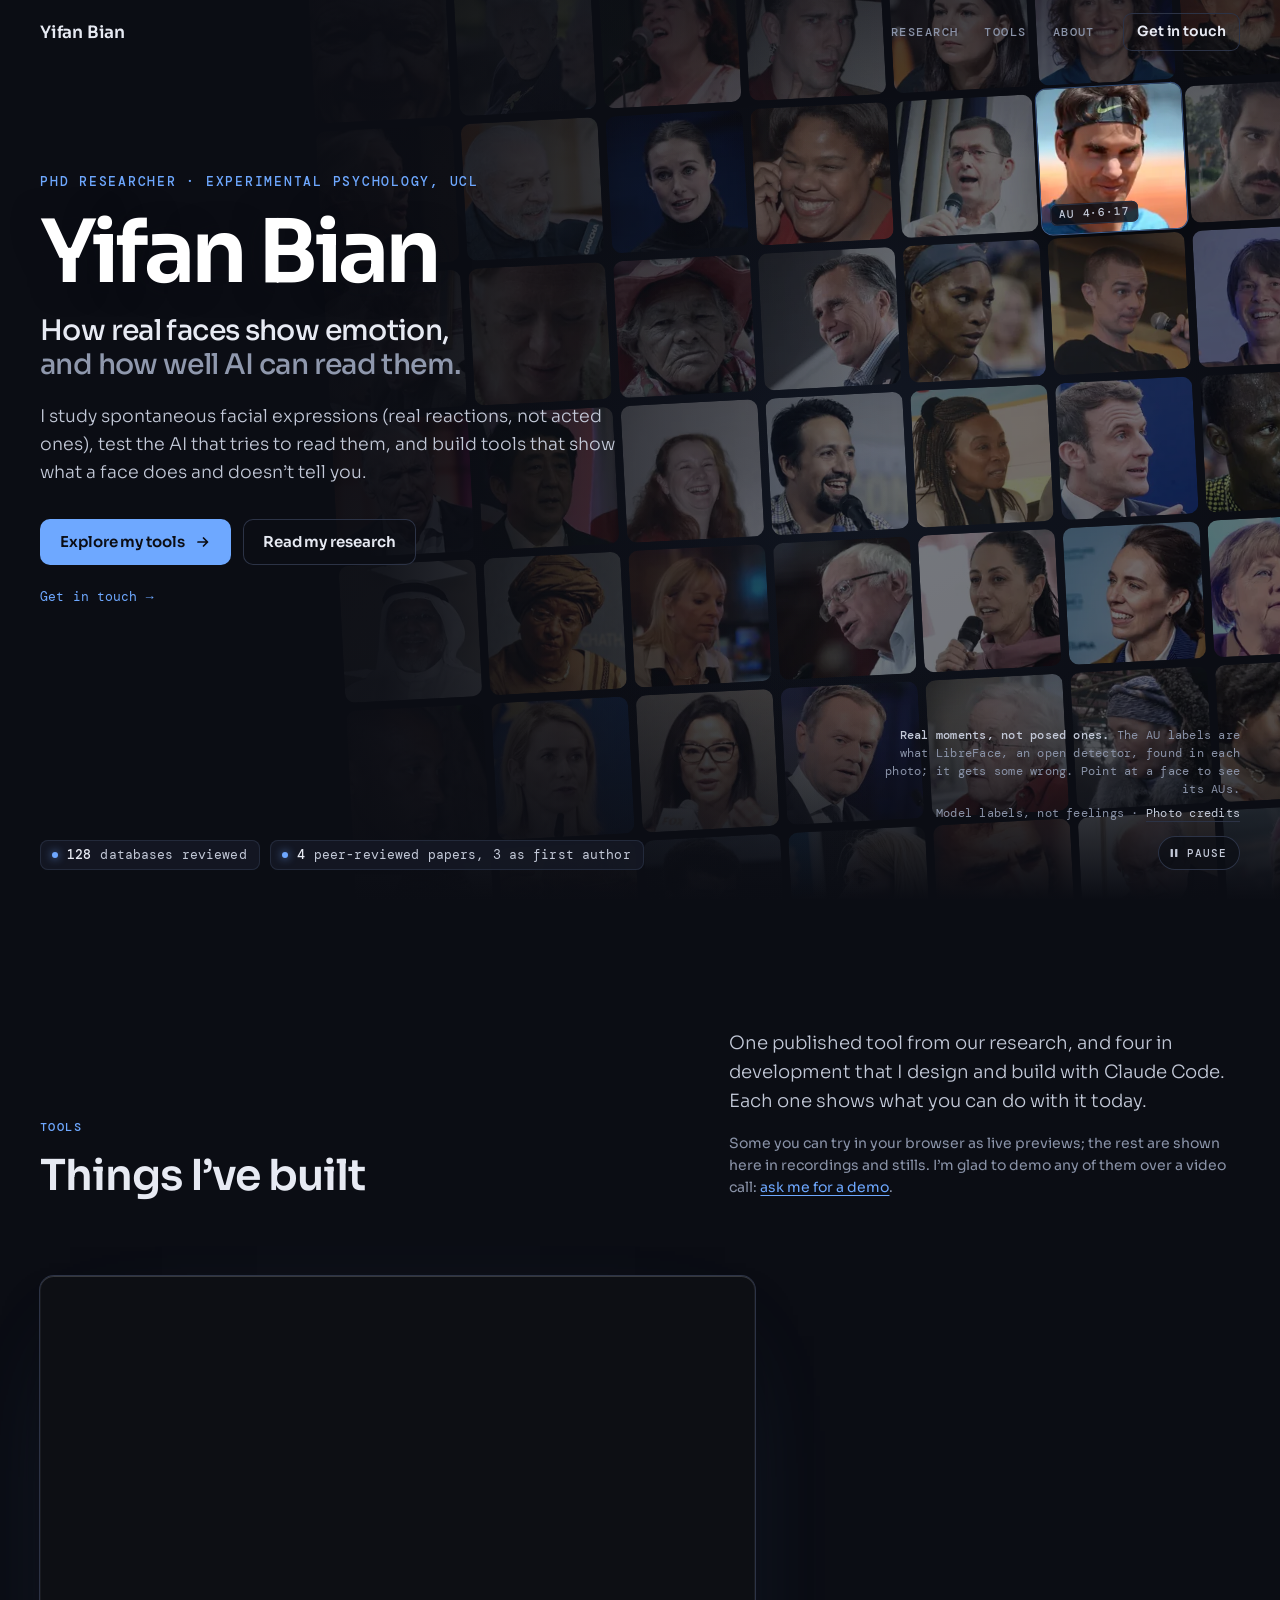
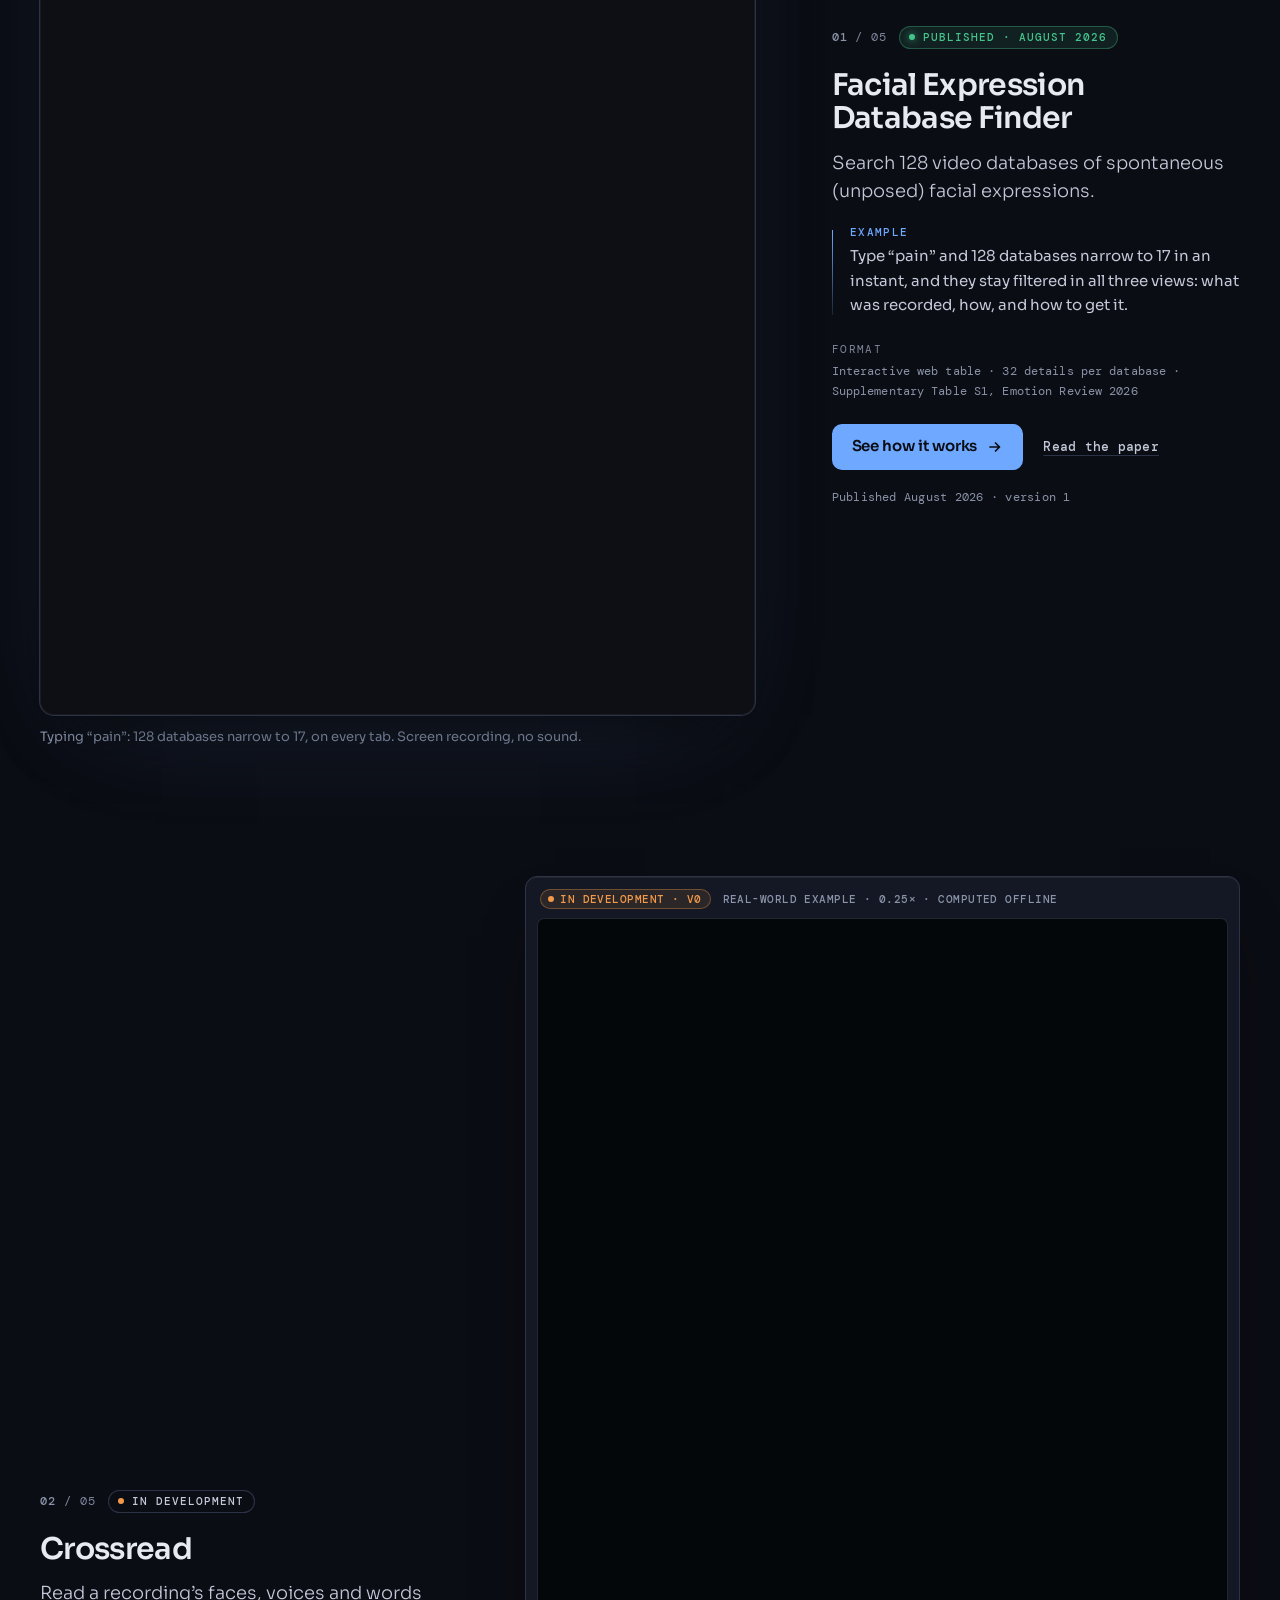
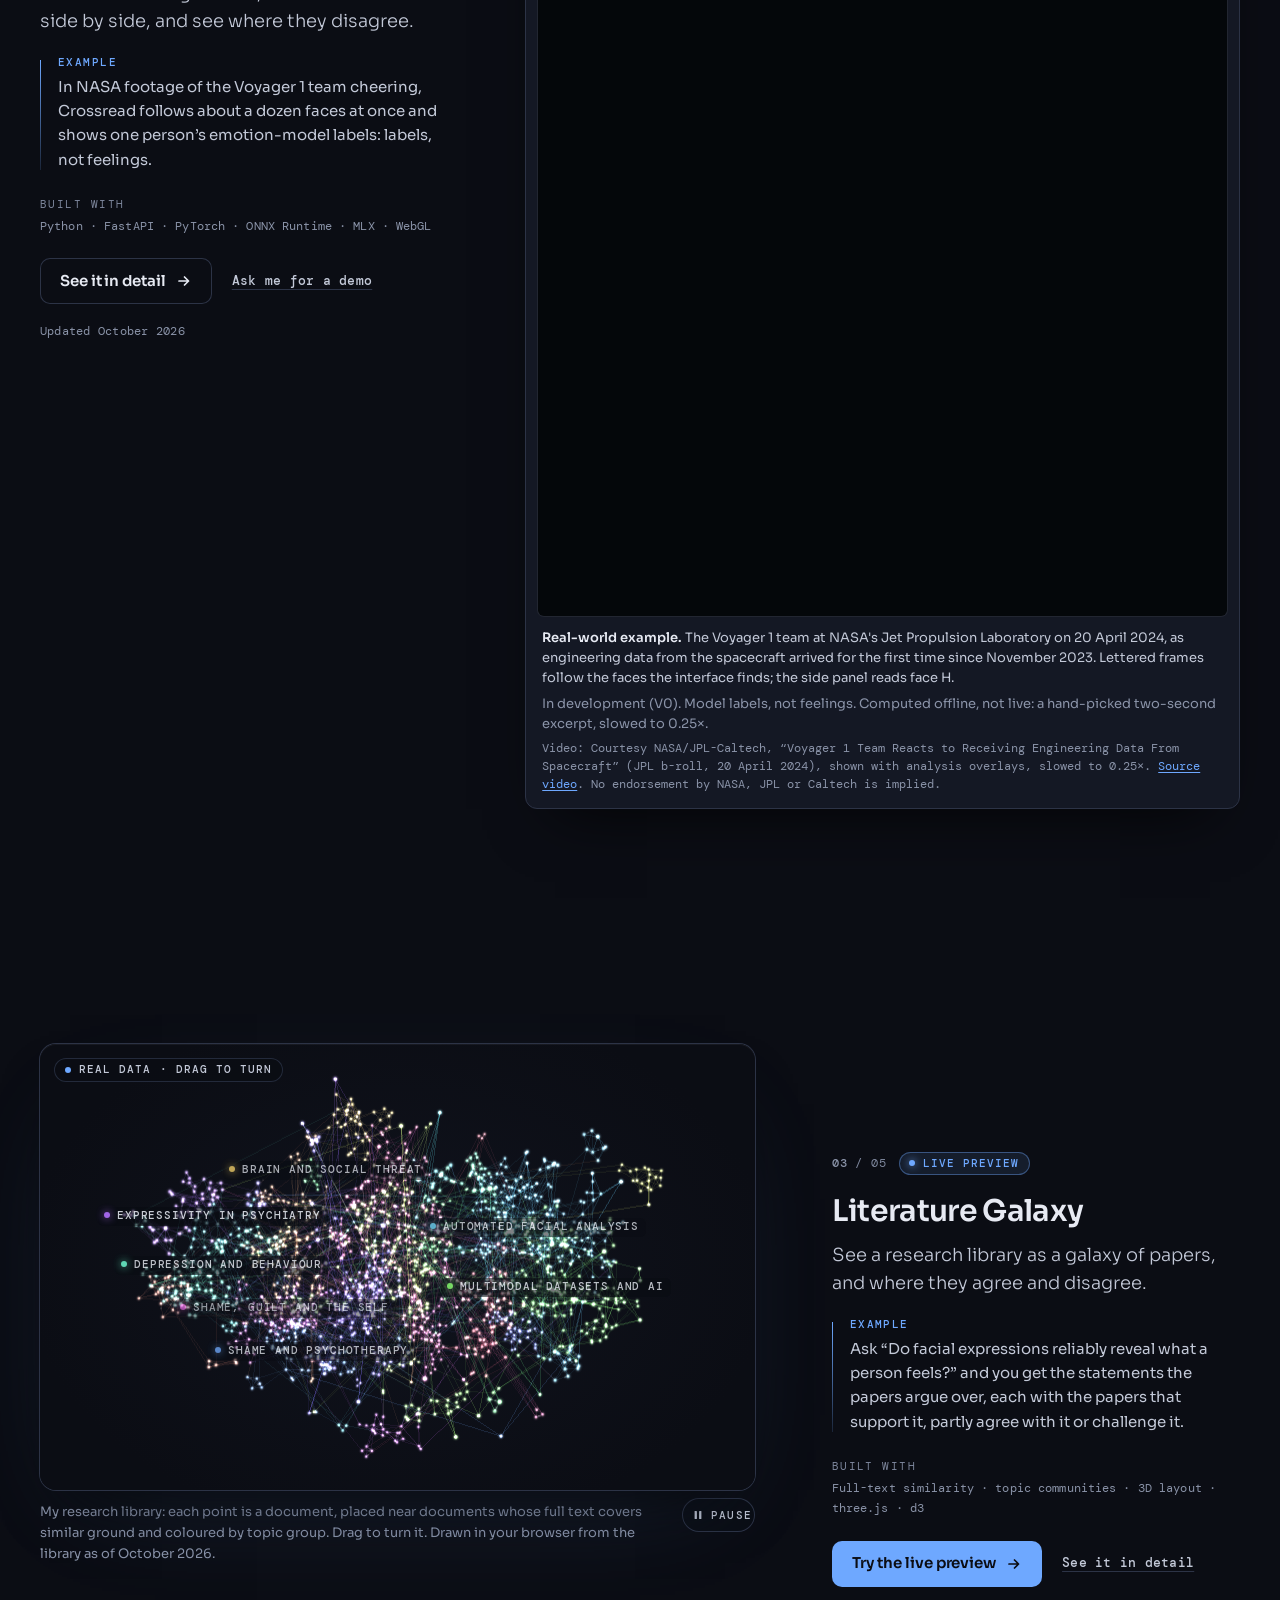
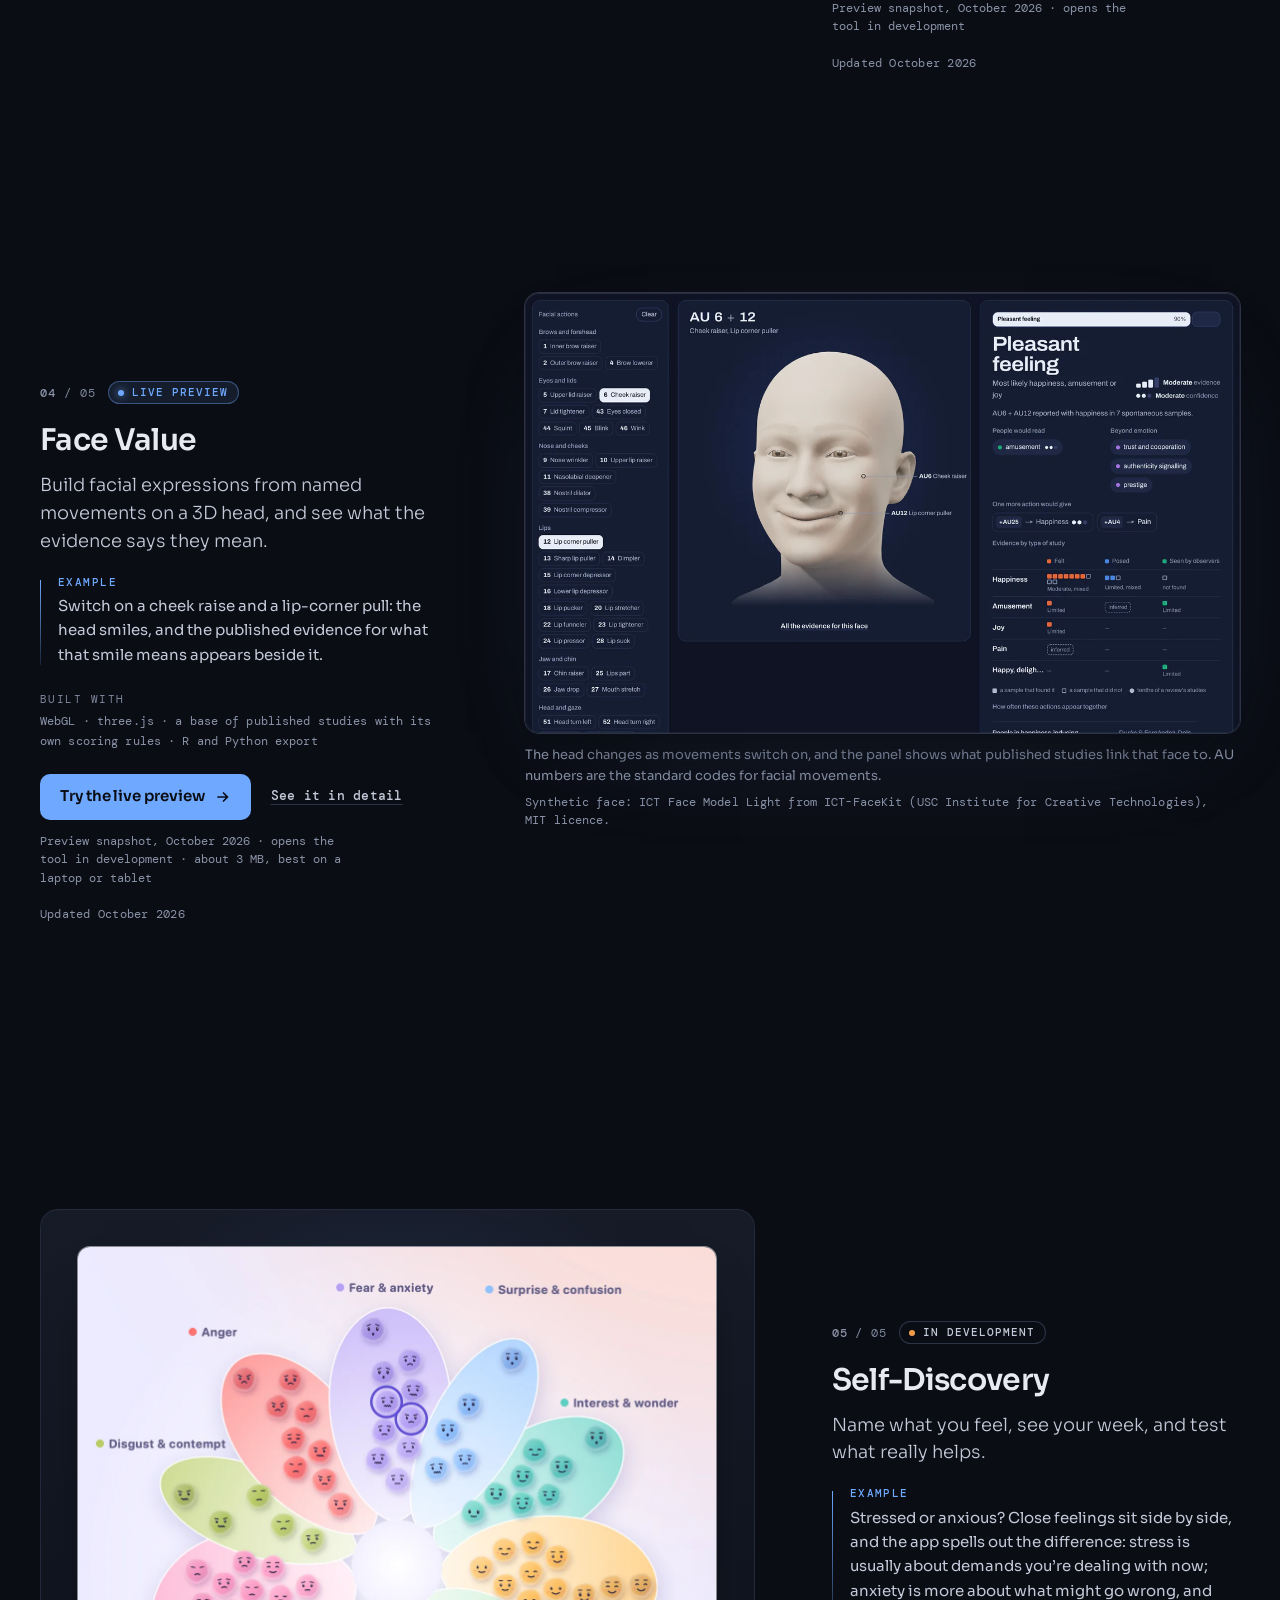
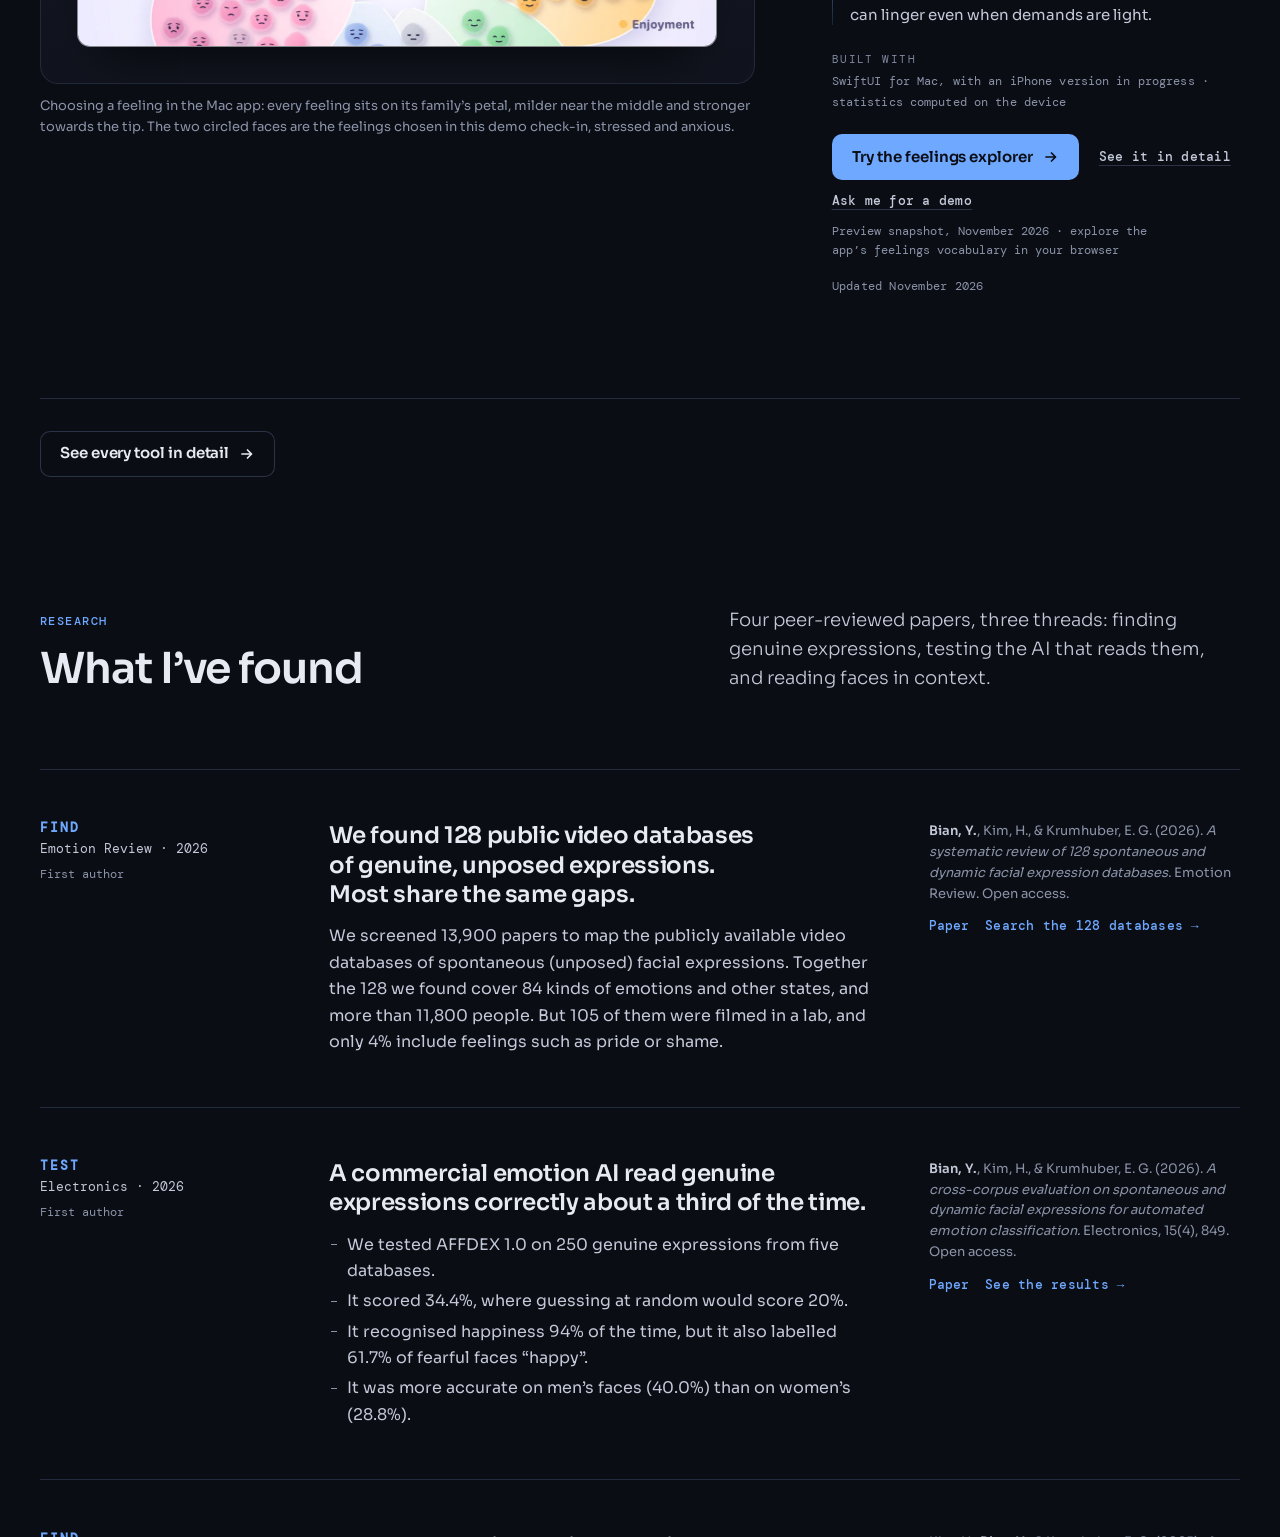
==== commit 260f8cb4: "Add the feelings explorer (8 Nov 2026)" ====
--- a/index.html
+++ b/index.html
@@ -255,7 +255,7 @@
                      data-src="assets/galaxy/galaxy-data.json"
                      data-poster="assets/galaxy/poster.jpg"
                      data-mode="panel"
-                     data-labels="none"
+                     data-labels="regions"
                      data-interactive="true"
                      data-align="center"
                      data-avoid=".panel-galaxy .panel-tag"
@@ -344,9 +344,11 @@
             <p class="hook"><span class="hook-label">Example</span>Stressed or anxious? Close feelings sit side by side, and the app spells out the difference: stress is usually about demands you’re dealing with now; anxiety is more about what might go wrong, and can linger even when demands are light.</p>
             <p class="stack"><span>Built with</span>SwiftUI for Mac, with an iPhone version in progress · statistics computed on the device</p>
             <div class="row-actions">
-              <a class="btn btn--ghost" href="tools.html#self-discovery">See it in detail <svg class="go" viewBox="0 0 16 16" fill="none" aria-hidden="true"><path d="M3 8h9.5M8.5 4l4 4-4 4" stroke="currentColor" stroke-width="1.7" stroke-linecap="round" stroke-linejoin="round"/></svg></a>
+              <a class="btn" href="tools/feelings/">Try the feelings explorer <svg class="go" viewBox="0 0 16 16" fill="none" aria-hidden="true"><path d="M3 8h9.5M8.5 4l4 4-4 4" stroke="currentColor" stroke-width="1.7" stroke-linecap="round" stroke-linejoin="round"/></svg></a>
+              <a class="text-link" href="tools.html#self-discovery">See it in detail</a>
               <a class="text-link" href="#contact" data-demo="Self-Discovery" data-site-show="email" hidden>Ask me for a demo</a>
             </div>
+            <p class="microcopy">Preview snapshot, November 2026 · explore the app’s feelings vocabulary in your browser</p>
             <p class="date-line">Updated November 2026</p>
           </div>
         </article>
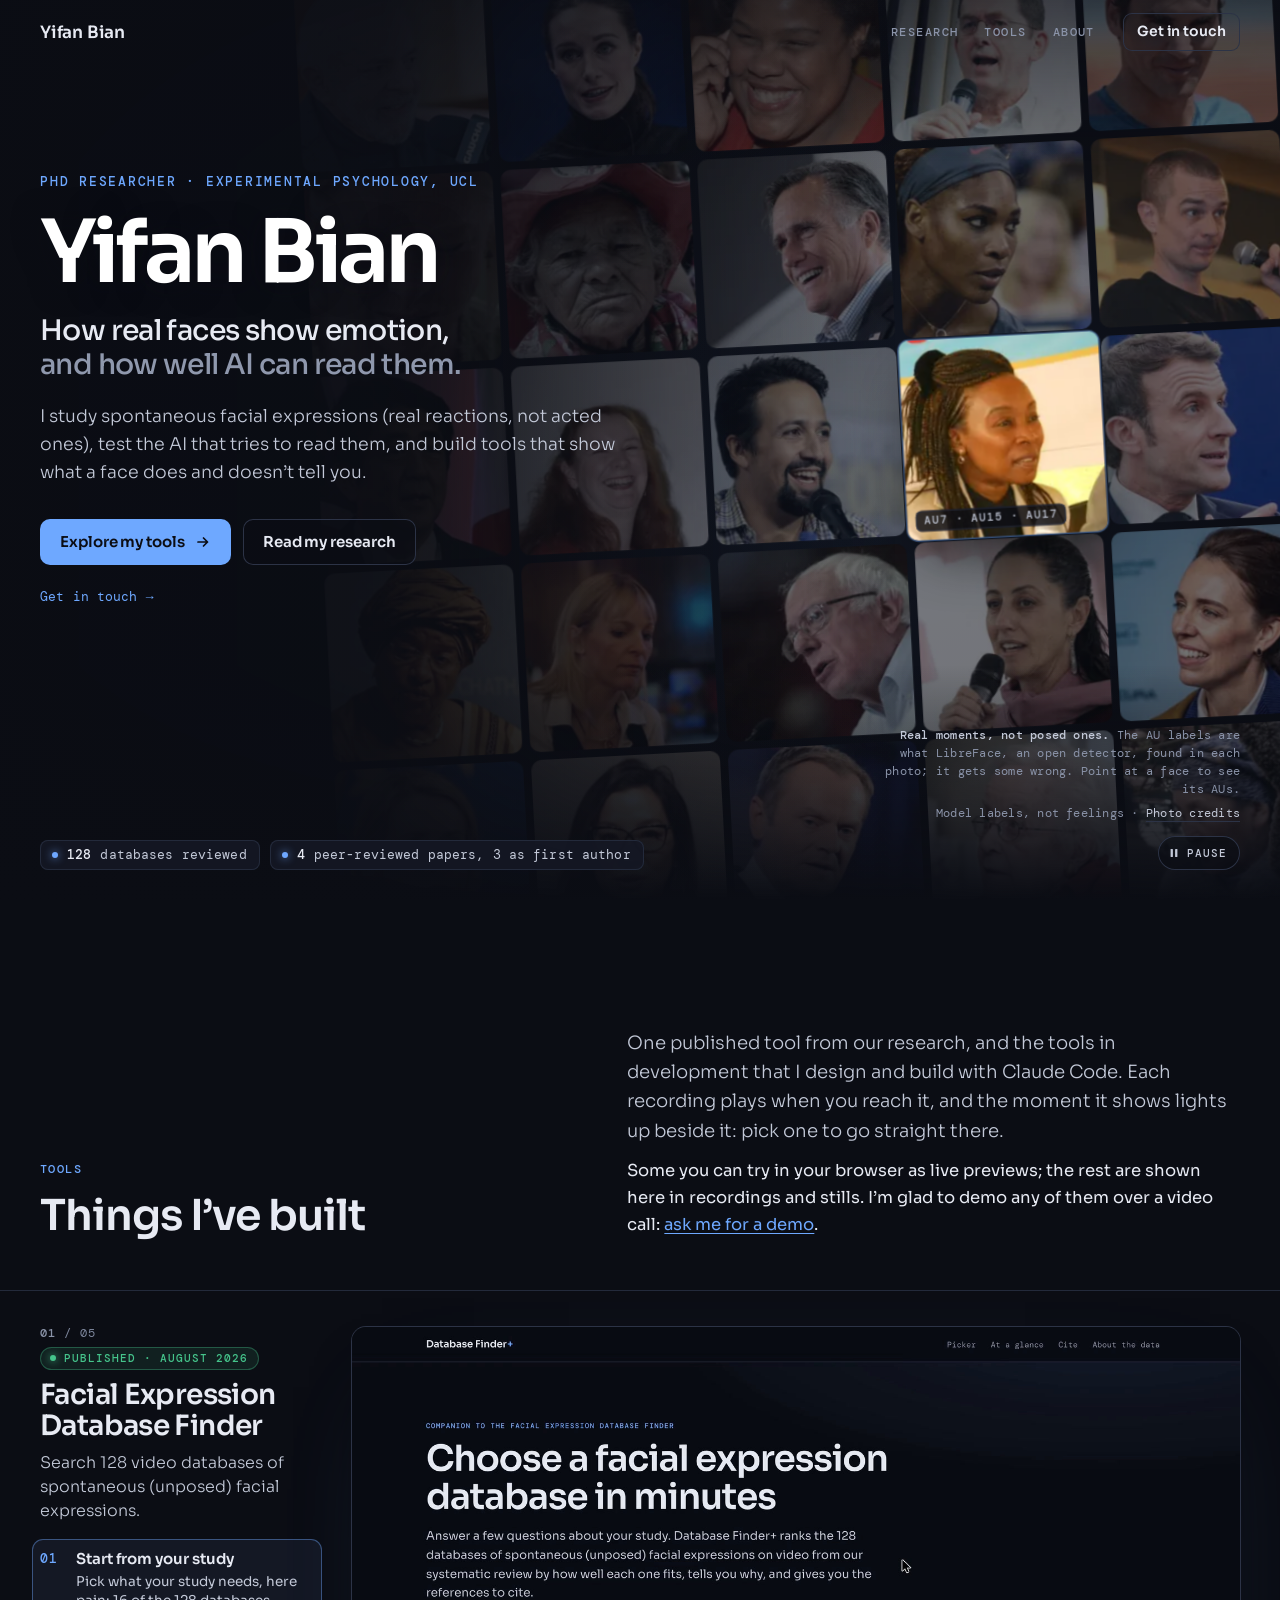
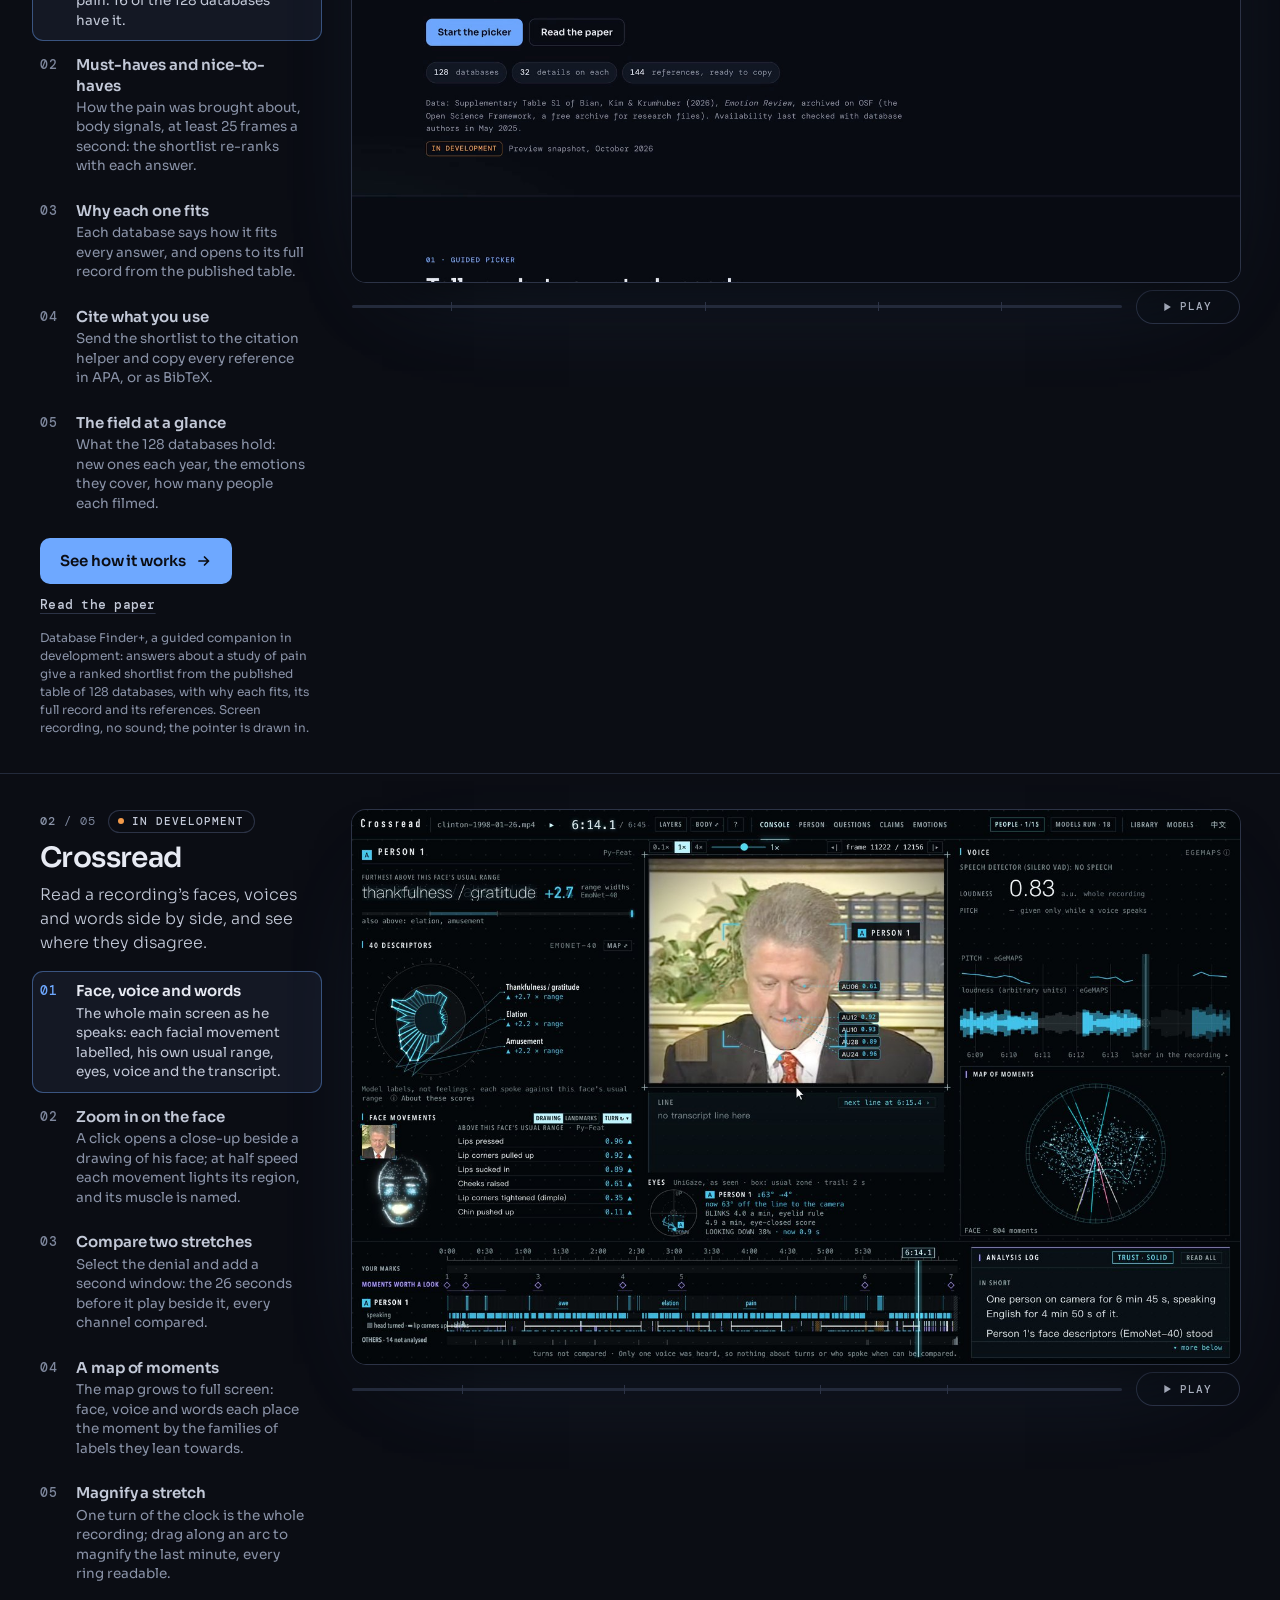
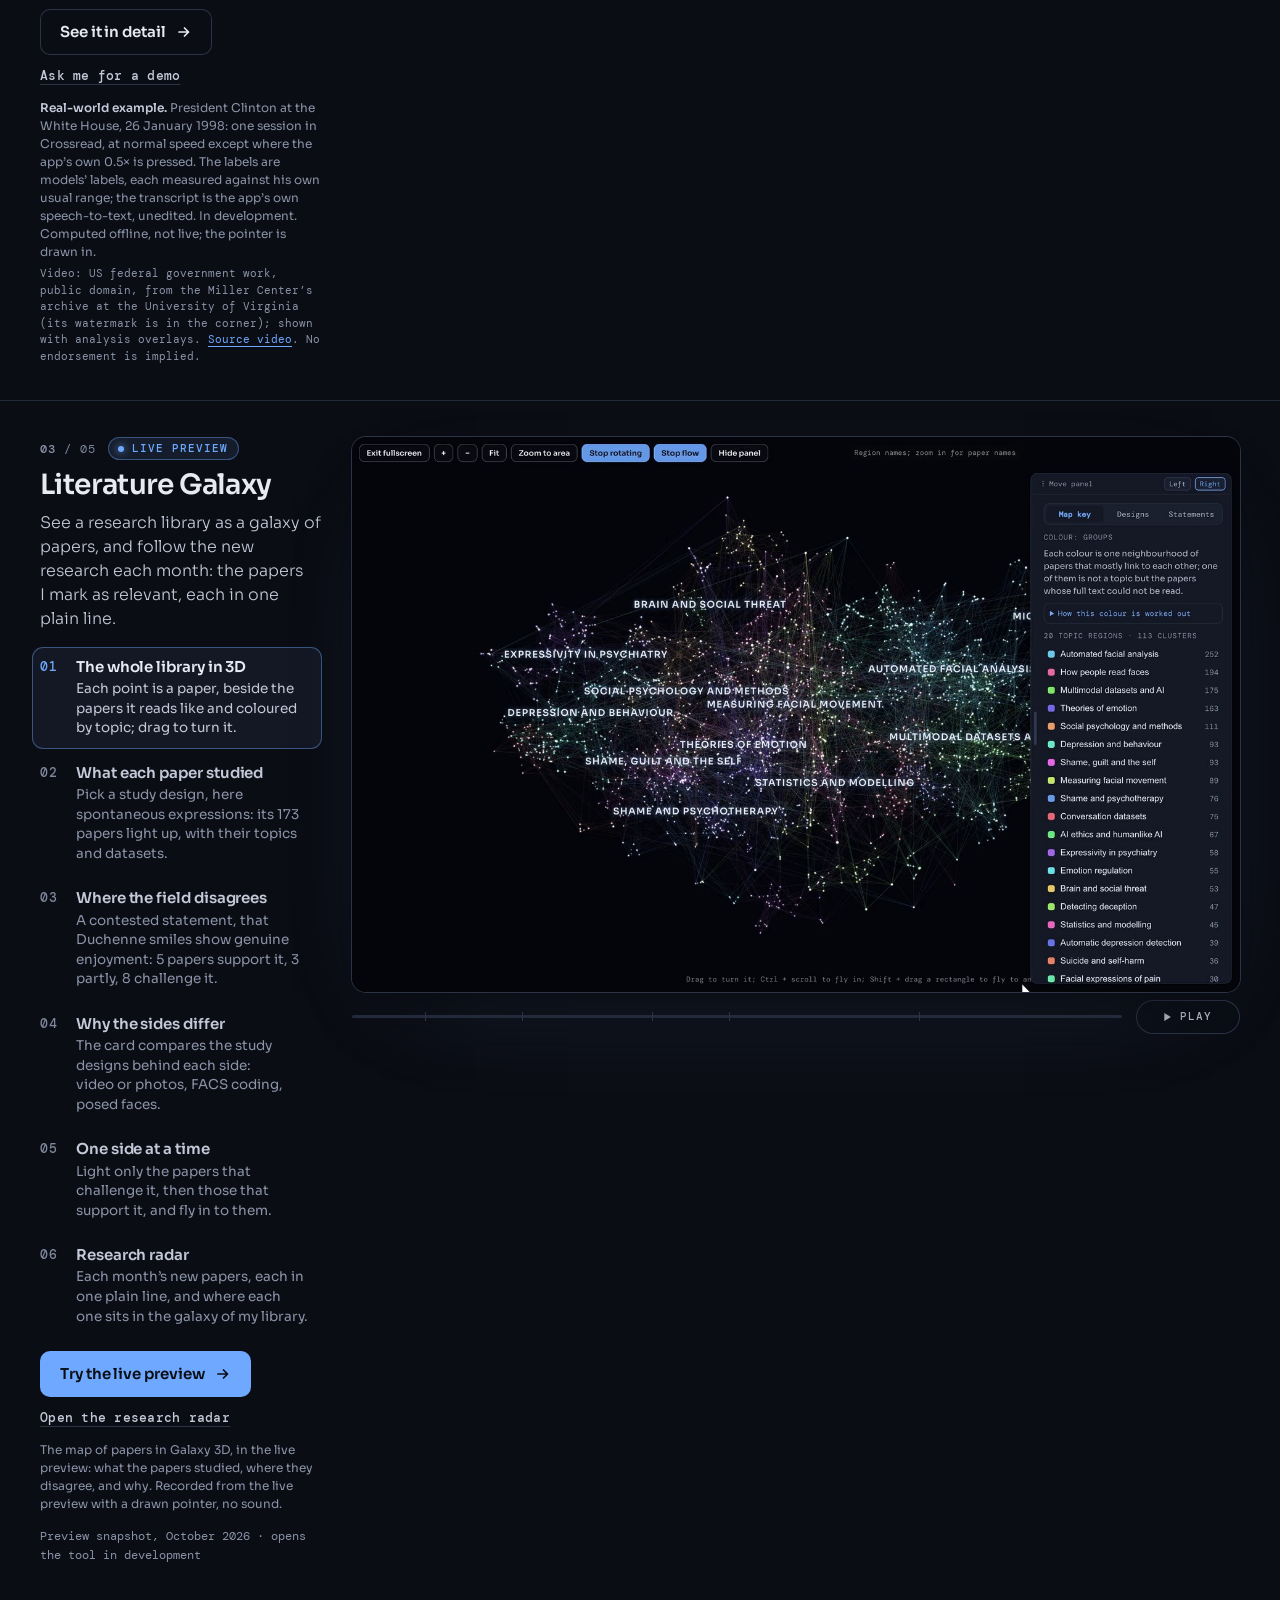
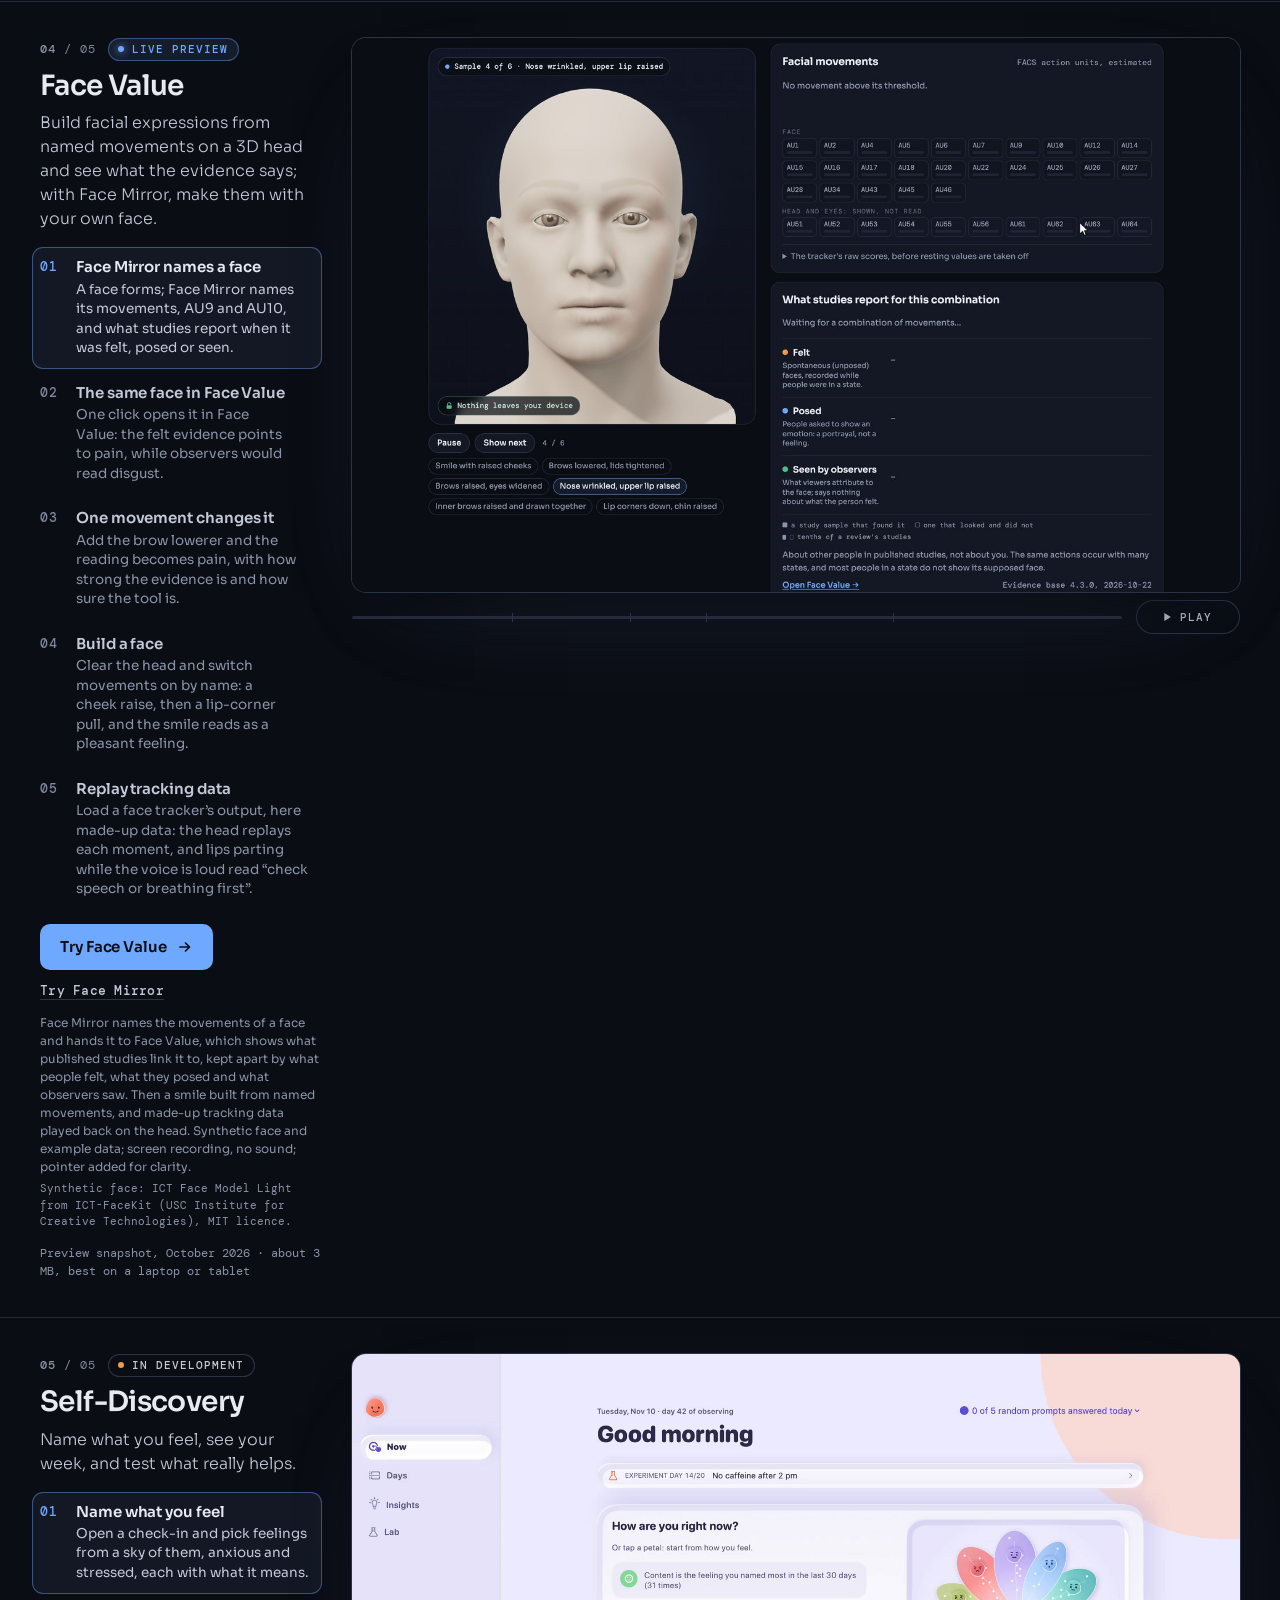
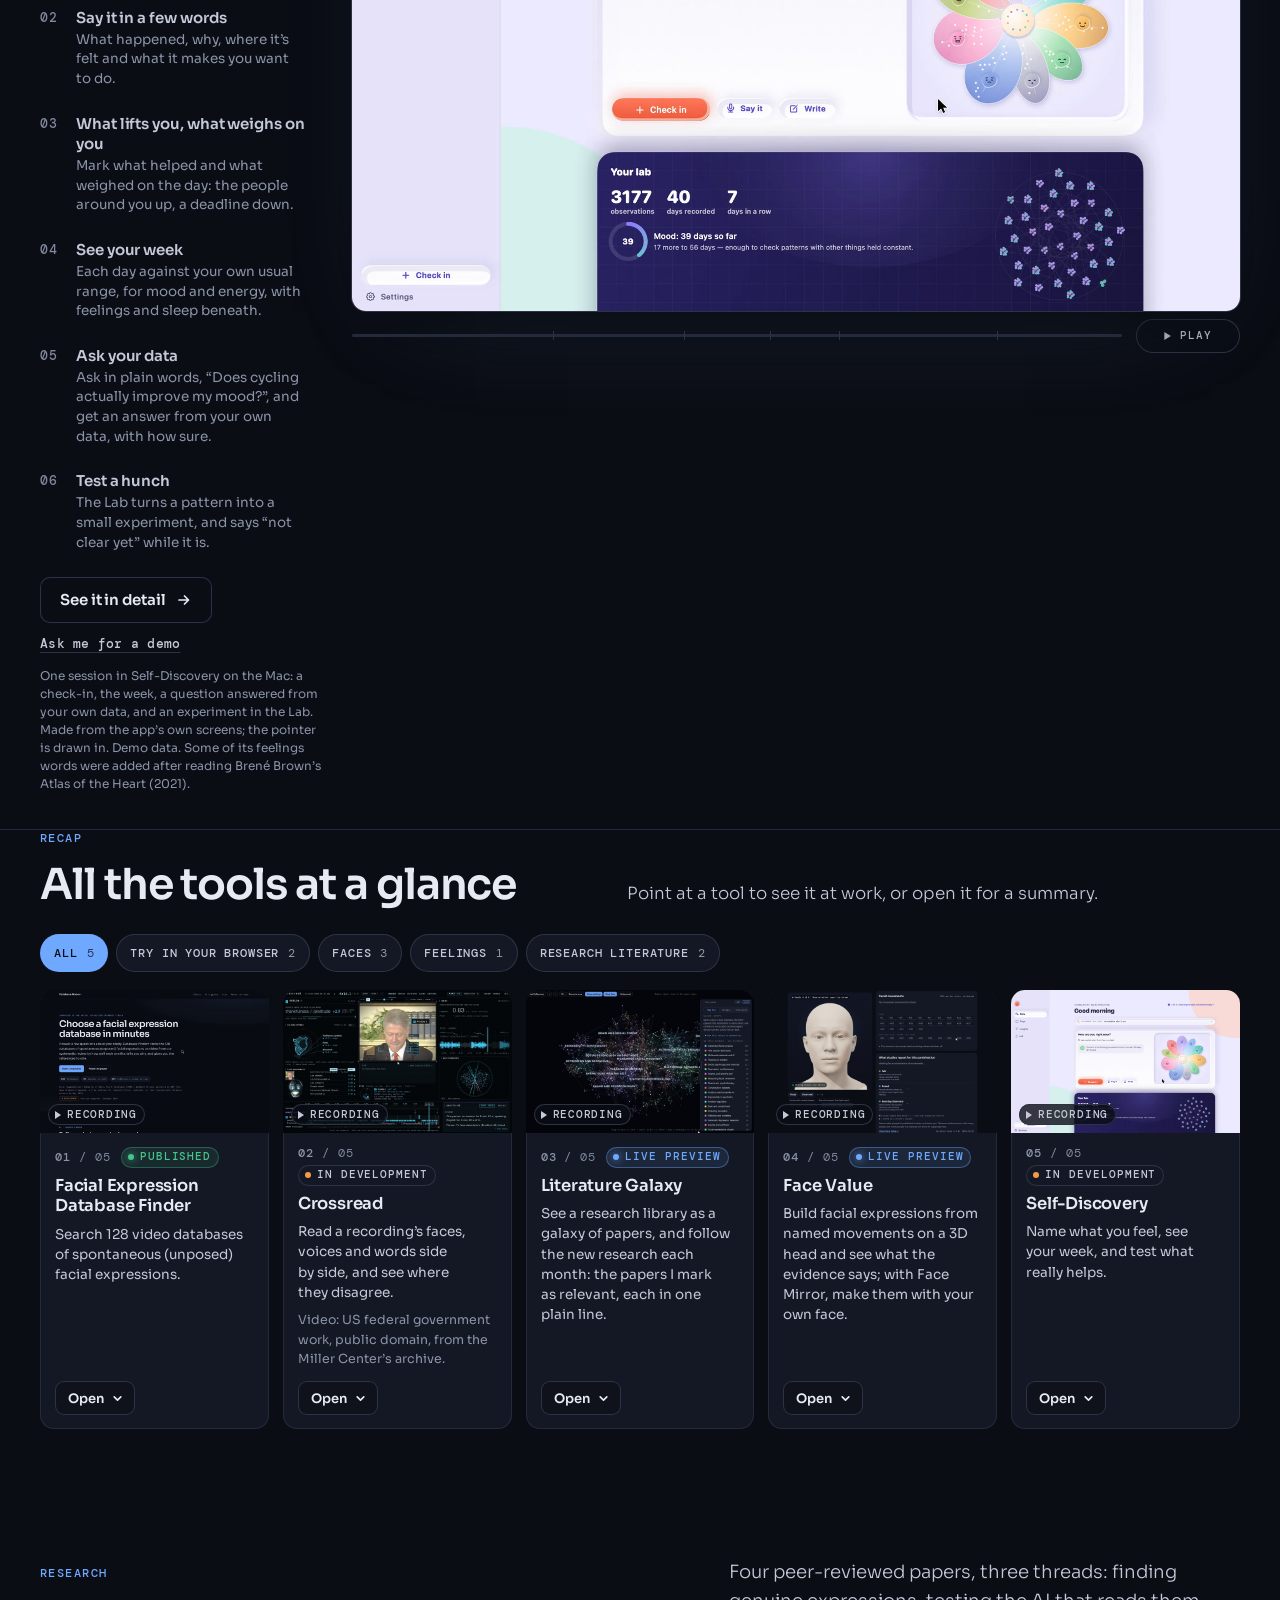
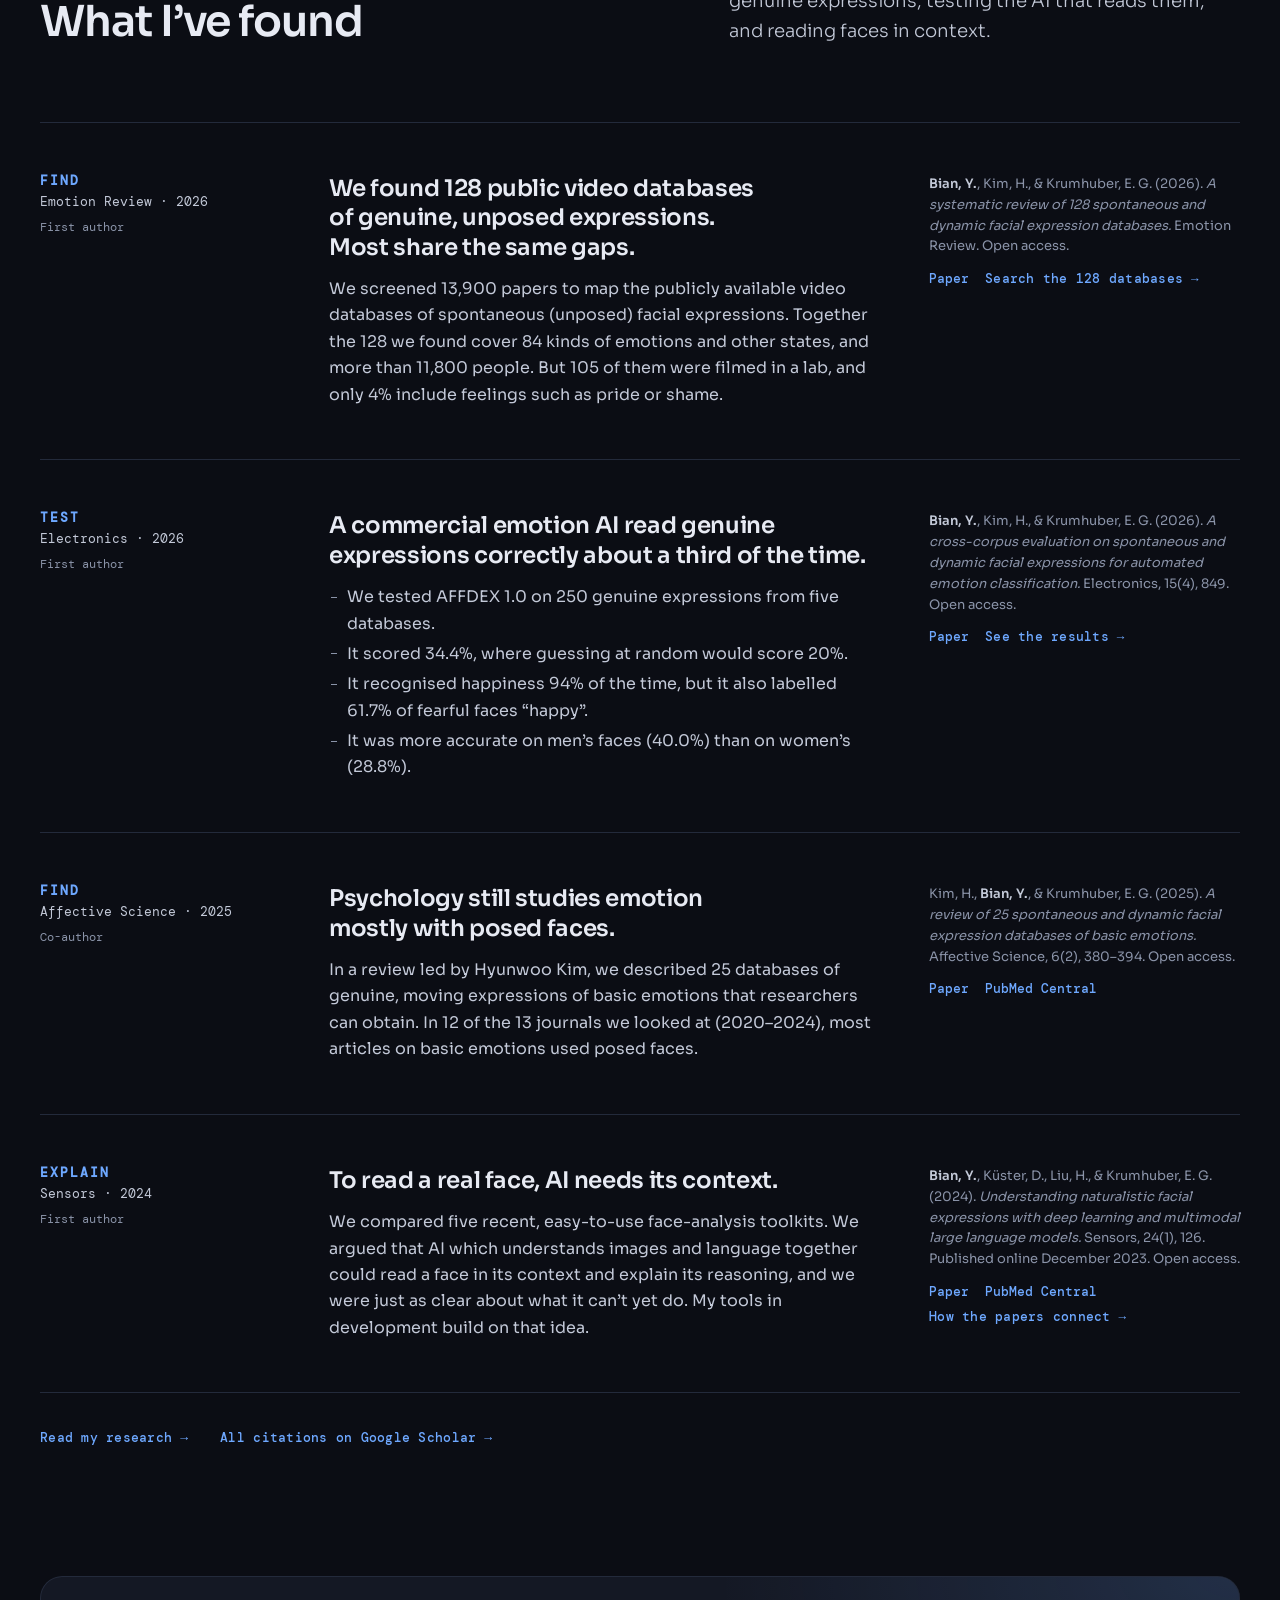
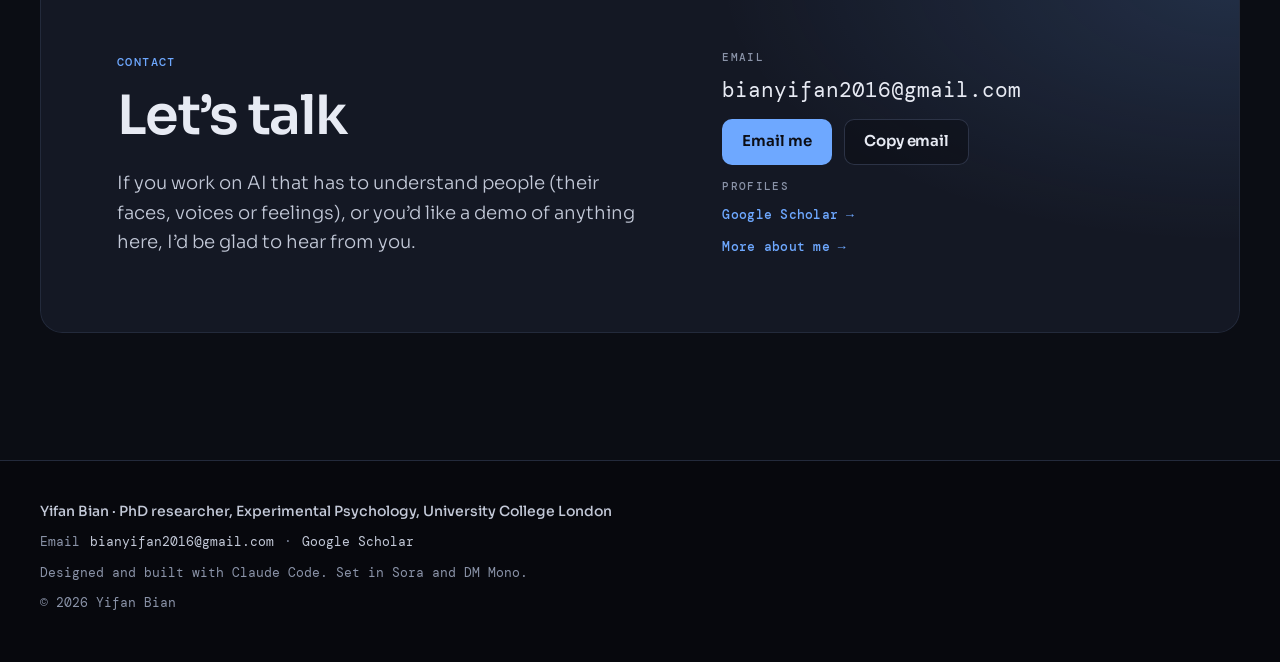
==== commit 7fc5a338: "Update the website (10 Nov 2026)" ====
--- a/index.html
+++ b/index.html
@@ -26,9 +26,10 @@
 <link rel="stylesheet" href="https://fonts.googleapis.com/css2?family=DM+Mono:wght@400;500&family=Sora:wght@300..700&display=swap" media="print" onload="this.media='all'">
 <noscript><link rel="stylesheet" href="https://fonts.googleapis.com/css2?family=DM+Mono:wght@400;500&family=Sora:wght@300..700&display=swap"></noscript>
 <link rel="stylesheet" href="style.css">
+<link rel="stylesheet" href="home.css">
 <noscript><style>.panel-galaxy > .galaxy { background: url("assets/galaxy/poster.jpg") center / cover no-repeat; } .toggle { display: none; }</style></noscript>
 </head>
-<body class="has-hero">
+<body class="has-hero v5 v5-o1" data-max-play="1">
 <a class="skip" href="#main">Skip to content</a>
 
 <header class="site-header is-clear" data-header>
@@ -137,228 +138,83 @@
     </div>
   </section>
 
-  <!-- TOOLS: one summary row per tool; the full block for each tool is on tools.html. -->
-  <section class="section" id="tools" aria-labelledby="tools-title">
+  <!-- TOOLS: one band per tool, its recording beside its numbered moments (built by build_home.py) -->
+  <section class="section sb-section" id="tools" aria-labelledby="tools-title">
     <div class="wrap">
-      <div class="section-head reveal">
-        <div>
-          <p class="eyebrow">Tools</p>
-          <h2 class="h2" id="tools-title">Things I’ve built</h2>
-        </div>
-        <div>
-          <p class="lead">One published tool from our research, and four in development that I design and build with Claude Code. Each one shows what you can do with it today.</p>
-          <p class="demo-note">Some you can try in your browser as live previews; the rest are shown here in recordings and stills.<span data-site-show="email" hidden> I’m glad to demo any of them over a video call: <a href="#contact" data-demo="">ask me for a demo</a>.</span></p>
-        </div>
-      </div>
-
-      <div class="tool-rows">
-
-<!-- TOOL: database-finder -->
-        <article class="tool-row reveal" data-tool="database-finder" aria-labelledby="h-database-finder">
-          <div class="row-head">
-            <p class="row-kicker"><span class="idx"><b>01</b> / 05</span><span class="chip chip--published">Published · August 2026</span></p>
-            <h3 class="row-name" id="h-database-finder"><a href="tools.html#database-finder">Facial Expression Database Finder</a></h3>
-            <p class="row-promise">Search 128 video databases of spontaneous (unposed) facial expressions.</p>
-          </div>
-          <div class="row-media">
-            <figure>
-              <div class="shot">
-                <div class="loop" id="v-home-dbf" data-loop data-src="media/database-finder/search-loop.mp4" data-src-phone="media/database-finder/search-loop-phone.mp4">
-                  <picture><source media="(max-width: 640px)" type="image/webp" srcset="media/database-finder/search-loop-phone-poster.webp" width="720" height="1047"><source media="(max-width: 640px)" srcset="media/database-finder/search-loop-phone-poster.jpg" width="720" height="1047"><source type="image/webp" srcset="media/database-finder/search-loop-poster.webp"><img src="media/database-finder/search-loop-poster.jpg" width="1600" height="1116" loading="lazy" decoding="async"
-                       alt="The published table after typing “pain”: 17 of 128 databases on its Technical tab, sorted by number of people with the largest first (HUME-REACTION, 2,222 people)."
-                       aria-describedby="vd-home-dbf"></picture>
-                  <video muted loop playsinline preload="none" aria-hidden="true" tabindex="-1"></video>
-                </div>
-                <p class="sr-only" id="vd-home-dbf">The recording: someone types “pain” into the search box and the count drops from 128 to 17 databases. They switch to the Technical tab, where the same 17 remain, and sort them by number of people so the largest collections come first. On wider screens they also open the card for the X-ITE Pain Database on its technical details (number of people and videos, clip length, frame rate, resolution, sound and speech, thermal video, camera viewpoint and setting) and close it again. Then they go back to the first tab and clear the search, and all 128 databases return.</p>
-              </div>
-              <figcaption class="cap-row">
-                <span class="cap">Typing “pain”: 128 databases narrow to 17, on every tab. Screen recording, no sound.<span class="rm-note">Paused because your device asks for less motion.</span></span>
-                <button class="toggle" type="button" data-loop-toggle="v-home-dbf" aria-label="Pause the recording" hidden><svg class="ico ico-pause" viewBox="0 0 10 10" aria-hidden="true"><rect x="1.6" y="1" width="2.3" height="8" rx=".6" fill="currentColor"/><rect x="6.1" y="1" width="2.3" height="8" rx=".6" fill="currentColor"/></svg><svg class="ico ico-play" viewBox="0 0 10 10" aria-hidden="true"><path d="M2.3 1.1v7.8L8.9 5z" fill="currentColor"/></svg><span data-label>Pause</span></button>
-              </figcaption>
-            </figure>
-          </div>
-          <div class="row-body">
-            <p class="hook"><span class="hook-label">Example</span>Type “pain” and 128 databases narrow to 17 in an instant, and they stay filtered in all three views: what was recorded, how, and how to get it.</p>
-            <p class="stack"><span>Format</span>Interactive web table · 32 details per database · Supplementary Table S1, Emotion Review 2026</p>
-            <div class="row-actions">
-              <a class="btn" href="database-finder.html">See how it works <svg class="go" viewBox="0 0 16 16" fill="none" aria-hidden="true"><path d="M3 8h9.5M8.5 4l4 4-4 4" stroke="currentColor" stroke-width="1.7" stroke-linecap="round" stroke-linejoin="round"/></svg></a>
-              <a class="text-link" href="https://doi.org/10.1177/17540739261478876">Read the paper</a>
-            </div>
-            <p class="date-line">Published August 2026 · version 1</p>
-          </div>
-        </article>
-<!-- /TOOL -->
-
-<!-- TOOL: crossread -->
-        <article class="tool-row is-flipped reveal" data-tool="crossread" aria-labelledby="h-crossread">
-          <div class="row-head">
-            <p class="row-kicker"><span class="idx"><b>02</b> / 05</span><span class="chip chip--dev">In development</span></p>
-            <h3 class="row-name" id="h-crossread"><a href="tools.html#crossread">Crossread</a></h3>
-            <p class="row-promise">Read a recording’s faces, voices and words side by side, and see where they disagree.</p>
-          </div>
-          <div class="row-media">
-            <!-- BEGIN figure (the cleared real-world example; media in media/crossread/) -->
-            <figure class="rw-screen" data-rw-screen>
-              <div class="rw-screen__bar">
-                <span class="rw-screen__chip">In development · V0</span>
-                <span class="rw-screen__meta">Real-world example · 0.25× · computed offline</span>
-                <button class="rw-screen__toggle" type="button" data-rw-toggle hidden>Pause</button>
-              </div>
-              <div class="rw-screen__media">
-                <picture>
-                  <source media="(max-width: 640px)" type="image/webp" srcset="media/crossread/voyager-console-phone-poster.webp" width="680" height="1280">
-                  <source media="(max-width: 640px)" srcset="media/crossread/voyager-console-phone-poster.jpg" width="680" height="1280">
-                  <source type="image/webp" srcset="media/crossread/voyager-console-poster-1100.webp 1100w, media/crossread/voyager-console-poster-1600.webp 1600w, media/crossread/voyager-console-poster-2200.webp 2200w" sizes="(min-width: 1240px) 720px, 92vw" width="2200" height="1304">
-                  <img src="media/crossread/voyager-console-poster-1600.jpg"
-                       srcset="media/crossread/voyager-console-poster-1100.jpg 1100w, media/crossread/voyager-console-poster-1600.jpg 1600w, media/crossread/voyager-console-poster-2200.jpg 2200w"
-                       sizes="(min-width: 1240px) 720px, 92vw" width="2200" height="1304" decoding="async" loading="lazy"
-                       alt="An in-development emotion-analysis interface running on JPL footage: the Voyager 1 team cheers and applauds around a conference table while the interface draws lettered frames on about a dozen faces. A side panel for face H shows model labels (contentment, triumph, thankfulness / gratitude) on a round chart with one spoke for each of the model's 40 labels. Video courtesy NASA/JPL-Caltech; no endorsement by NASA, JPL or Caltech is implied.">
-                </picture>
-                <video class="rw-screen__video" muted loop playsinline preload="none" aria-hidden="true" tabindex="-1">
-                  <source src="media/crossread/voyager-console-phone.mp4" type="video/mp4" media="(max-width: 640px)">
-                  <source src="media/crossread/voyager-console.mp4" type="video/mp4">
-                </video>
-              </div>
-              <figcaption>
-                <p><strong>Real-world example.</strong> The Voyager 1 team at NASA's Jet Propulsion Laboratory on 20 April 2024, as engineering data from the spacecraft arrived for the first time since November 2023. Lettered frames follow the faces the interface finds; the side panel reads face H.</p>
-                <p class="rw-screen__note">In development (V0). Model labels, not feelings. Computed offline, not live: a hand-picked two-second excerpt, slowed to 0.25×.</p>
-                <p class="rw-screen__credit">Video: Courtesy NASA/JPL-Caltech, “Voyager 1 Team Reacts to Receiving Engineering Data From Spacecraft” (JPL b-roll, 20 April 2024), shown with analysis overlays, slowed to 0.25×. <a href="https://vimeo.com/939376171" rel="noopener">Source video</a>. No endorsement by NASA, JPL or Caltech is implied.</p>
-              </figcaption>
-            </figure>
-            <!-- END figure -->
-            <p class="rm-note rw-after">Still, because your device asks for less motion.</p>
-          </div>
-          <div class="row-body">
-            <p class="hook"><span class="hook-label">Example</span>In NASA footage of the Voyager 1 team cheering, Crossread follows about a dozen faces at once and shows one person’s emotion-model labels: labels, not feelings.</p>
-            <p class="stack"><span>Built with</span>Python · FastAPI · PyTorch · ONNX Runtime · MLX · WebGL</p>
-            <div class="row-actions">
-              <a class="btn btn--ghost" href="tools.html#crossread">See it in detail <svg class="go" viewBox="0 0 16 16" fill="none" aria-hidden="true"><path d="M3 8h9.5M8.5 4l4 4-4 4" stroke="currentColor" stroke-width="1.7" stroke-linecap="round" stroke-linejoin="round"/></svg></a>
-              <a class="text-link" href="#contact" data-demo="Crossread" data-site-show="email" hidden>Ask me for a demo</a>
-            </div>
-            <p class="date-line">Updated October 2026</p>
-          </div>
-        </article>
-<!-- /TOOL -->
-
-<!-- TOOL: literature-galaxy -->
-        <article class="tool-row reveal" id="literature-galaxy" data-tool="literature-galaxy" aria-labelledby="h-literature-galaxy">
-          <div class="row-head">
-            <p class="row-kicker"><span class="idx"><b>03</b> / 05</span><span class="chip chip--live">Live preview</span></p>
-            <h3 class="row-name" id="h-literature-galaxy"><a href="tools.html#literature-galaxy">Literature Galaxy</a></h3>
-            <p class="row-promise">See a research library as a galaxy of papers, and where they agree and disagree.</p>
-          </div>
-          <div class="row-media">
-            <figure data-galaxy-host>
-              <div class="panel-galaxy">
-                <span class="panel-tag"><i aria-hidden="true"></i>Real data · drag to turn</span>
-                <div class="galaxy" data-galaxy
-                     data-src="assets/galaxy/galaxy-data.json"
-                     data-poster="assets/galaxy/poster.jpg"
-                     data-mode="panel"
-                     data-labels="regions"
-                     data-interactive="true"
-                     data-align="center"
-                     data-avoid=".panel-galaxy .panel-tag"
-                     role="img"
-                     aria-label="Literature Galaxy: the papers in my research library, coloured by topic group, with fine lines joining papers whose texts read alike."
-                     data-canvas-label="Literature Galaxy: the papers in my research library, coloured by topic group, with fine lines joining papers whose texts read alike."></div>
-              </div>
-              <figcaption class="cap-row">
-                <span class="cap">My research library: each point is a document, placed near documents whose full text covers similar ground and coloured by topic group. Drag to turn it. Drawn in your browser from the library as of October 2026.<span class="still-note" data-still-note hidden> Still, because your device asks for less motion.</span></span>
-                <button class="toggle" type="button" data-galaxy-toggle aria-label="Pause the galaxy" hidden><svg class="ico ico-pause" viewBox="0 0 10 10" aria-hidden="true"><rect x="1.6" y="1" width="2.3" height="8" rx=".6" fill="currentColor"/><rect x="6.1" y="1" width="2.3" height="8" rx=".6" fill="currentColor"/></svg><svg class="ico ico-play" viewBox="0 0 10 10" aria-hidden="true"><path d="M2.3 1.1v7.8L8.9 5z" fill="currentColor"/></svg><span data-label>Pause</span></button>
-              </figcaption>
-            </figure>
-          </div>
-          <div class="row-body">
-            <p class="hook"><span class="hook-label">Example</span>Ask “Do facial expressions reliably reveal what a person feels?” and you get the statements the papers argue over, each with the papers that support it, partly agree with it or challenge it.</p>
-            <p class="stack"><span>Built with</span>Full-text similarity · topic communities · 3D layout · three.js · d3</p>
-            <div class="row-actions">
-              <a class="btn" href="tools/literature-galaxy/">Try the live preview <svg class="go" viewBox="0 0 16 16" fill="none" aria-hidden="true"><path d="M3 8h9.5M8.5 4l4 4-4 4" stroke="currentColor" stroke-width="1.7" stroke-linecap="round" stroke-linejoin="round"/></svg></a>
-              <a class="text-link" href="tools.html#literature-galaxy">See it in detail</a>
-            </div>
-            <p class="microcopy">Preview snapshot, October 2026 · opens the tool in development</p>
-            <p class="date-line">Updated October 2026</p>
-          </div>
-        </article>
-<!-- /TOOL -->
-
-<!-- TOOL: face-value -->
-        <article class="tool-row is-flipped reveal" data-tool="face-value" aria-labelledby="h-face-value">
-          <div class="row-head">
-            <p class="row-kicker"><span class="idx"><b>04</b> / 05</span><span class="chip chip--live">Live preview</span></p>
-            <h3 class="row-name" id="h-face-value"><a href="tools.html#face-value">Face Value</a></h3>
-            <p class="row-promise">Build facial expressions from named movements on a 3D head, and see what the evidence says they mean.</p>
-          </div>
-          <div class="row-media">
-            <figure>
-              <div class="shot">
-                <div class="loop" id="v-home-fv" data-loop data-src="media/face-value/compose-loop.mp4" data-src-phone="media/face-value/compose-loop-phone.mp4">
-                  <picture><source media="(max-width: 640px)" type="image/webp" srcset="media/face-value/compose-loop-phone-poster.webp" width="720" height="1280"><source media="(max-width: 640px)" srcset="media/face-value/compose-loop-phone-poster.jpg" width="720" height="1280"><source type="image/webp" srcset="media/face-value/compose-loop-poster.webp"><img src="media/face-value/compose-loop-poster.jpg" width="1280" height="788" loading="lazy" decoding="async"
-                       alt="Face Value in its dark look: on the left, the list of facial movements with the cheek raise and the lip-corner pull switched on; in the middle, a synthetic clay head smiles with both movements labelled; on the right, a reading panel headed “Pleasant feeling” (most likely happiness, amusement or joy, with moderate evidence) and the published evidence for that face by type of study."
-                       aria-describedby="vd-home-fv"></picture>
-                  <video muted loop playsinline preload="none" aria-hidden="true" tabindex="-1"></video>
-                </div>
-                <p class="sr-only" id="vd-home-fv">The recording: it starts on a smile made from the cheek raise and the lip-corner pull, read as a pleasant feeling. The movements are cleared, and the inner brow raise, the outer brow raise and the jaw drop are switched on one by one: the head looks surprised, and the panel changes to surprise or awe, with limited evidence and a note that the whole combination is untested. Then the smile is built again.</p>
-              </div>
-              <figcaption class="cap-row">
-                <span class="cap">The head changes as movements switch on, and the panel shows what published studies link that face to. AU numbers are the standard codes for facial movements.<span class="credit">Synthetic face: ICT Face Model Light from ICT-FaceKit (USC Institute for Creative Technologies), MIT licence.</span><span class="rm-note">Paused because your device asks for less motion.</span></span>
-                <button class="toggle" type="button" data-loop-toggle="v-home-fv" aria-label="Pause the recording" hidden><svg class="ico ico-pause" viewBox="0 0 10 10" aria-hidden="true"><rect x="1.6" y="1" width="2.3" height="8" rx=".6" fill="currentColor"/><rect x="6.1" y="1" width="2.3" height="8" rx=".6" fill="currentColor"/></svg><svg class="ico ico-play" viewBox="0 0 10 10" aria-hidden="true"><path d="M2.3 1.1v7.8L8.9 5z" fill="currentColor"/></svg><span data-label>Pause</span></button>
-              </figcaption>
-            </figure>
-          </div>
-          <div class="row-body">
-            <p class="hook"><span class="hook-label">Example</span>Switch on a cheek raise and a lip-corner pull: the head smiles, and the published evidence for what that smile means appears beside it.</p>
-            <p class="stack"><span>Built with</span>WebGL · three.js · a base of published studies with its own scoring rules · R and Python export</p>
-            <div class="row-actions">
-              <a class="btn" href="tools/face-value/">Try the live preview <svg class="go" viewBox="0 0 16 16" fill="none" aria-hidden="true"><path d="M3 8h9.5M8.5 4l4 4-4 4" stroke="currentColor" stroke-width="1.7" stroke-linecap="round" stroke-linejoin="round"/></svg></a>
-              <a class="text-link" href="tools.html#face-value">See it in detail</a>
-            </div>
-            <p class="microcopy">Preview snapshot, October 2026 · opens the tool in development · about 3 MB, best on a laptop or tablet</p>
-            <p class="date-line">Updated October 2026</p>
-          </div>
-        </article>
-<!-- /TOOL -->
-
-<!-- TOOL: self-discovery -->
-        <article class="tool-row reveal" data-tool="self-discovery" aria-labelledby="h-self-discovery">
-          <div class="row-head">
-            <p class="row-kicker"><span class="idx"><b>05</b> / 05</span><span class="chip chip--dev">In development</span></p>
-            <h3 class="row-name" id="h-self-discovery"><a href="tools.html#self-discovery">Self-Discovery</a></h3>
-            <p class="row-promise">Name what you feel, see your week, and test what really helps.</p>
-          </div>
-          <div class="row-media">
-            <figure>
-              <div class="stage stage--wide">
-                <picture>
-                  <source type="image/webp" srcset="media/self-discovery/feelings-home.webp">
-                  <img src="media/self-discovery/feelings-home.jpg" width="1280" height="800" loading="lazy" decoding="async"
-                       alt="The upper half of the Mac app’s flower of feelings: pastel petals for families such as Anger, Fear &amp; anxiety, Surprise &amp; confusion and Interest &amp; wonder, each holding small character faces, one per feeling, milder near the middle and stronger towards the tip. Two neighbouring faces on the Fear &amp; anxiety petal, stressed and anxious, are circled.">
-                </picture>
-              </div>
-              <figcaption class="cap-row">
-                <span class="cap">Choosing a feeling in the Mac app: every feeling sits on its family’s petal, milder near the middle and stronger towards the tip. The two circled faces are the feelings chosen in this demo check-in, stressed and anxious.</span>
-              </figcaption>
-            </figure>
-          </div>
-          <div class="row-body">
-            <p class="hook"><span class="hook-label">Example</span>Stressed or anxious? Close feelings sit side by side, and the app spells out the difference: stress is usually about demands you’re dealing with now; anxiety is more about what might go wrong, and can linger even when demands are light.</p>
-            <p class="stack"><span>Built with</span>SwiftUI for Mac, with an iPhone version in progress · statistics computed on the device</p>
-            <div class="row-actions">
-              <a class="btn" href="tools/feelings/">Try the feelings explorer <svg class="go" viewBox="0 0 16 16" fill="none" aria-hidden="true"><path d="M3 8h9.5M8.5 4l4 4-4 4" stroke="currentColor" stroke-width="1.7" stroke-linecap="round" stroke-linejoin="round"/></svg></a>
-              <a class="text-link" href="tools.html#self-discovery">See it in detail</a>
-              <a class="text-link" href="#contact" data-demo="Self-Discovery" data-site-show="email" hidden>Ask me for a demo</a>
-            </div>
-            <p class="microcopy">Preview snapshot, November 2026 · explore the app’s feelings vocabulary in your browser</p>
-            <p class="date-line">Updated November 2026</p>
-          </div>
-        </article>
-<!-- /TOOL -->
-
-      </div>
-
-      <div class="tools-more reveal">
-        <a class="btn btn--ghost" href="tools.html">See every tool in detail <svg class="go" viewBox="0 0 16 16" fill="none" aria-hidden="true"><path d="M3 8h9.5M8.5 4l4 4-4 4" stroke="currentColor" stroke-width="1.7" stroke-linecap="round" stroke-linejoin="round"/></svg></a>
-      </div>
+      <div class="v5-head">
+        <div><p class="eyebrow">Tools</p><h2 class="h2" id="tools-title">Things I’ve built</h2></div>
+        <div><p class="lead">One published tool from our research, and the tools in development that I design and build with Claude Code. Each recording plays when you reach it, and the moment it shows lights up beside it: pick one to go straight there.</p>
+          <p class="demo-note">Some you can try in your browser as live previews; the rest are shown here in recordings and stills.<span data-site-show="email" hidden> I’m glad to demo any of them over a video call: <a href="#contact" data-demo="">ask me for a demo</a>.</span></p></div>
+      </div>
+    </div>
+    <div class="sb-bands">
+    <article class="sb-band" id="sb-database-finder" data-view data-scope aria-labelledby="sb-h-database-finder" style="--ar: 1.6000">
+      <div class="sb-grid">
+        <div class="sb-side">
+          <div class="sb-headt"><p class="kicker"><span class="idx"><b>01</b> / 05</span><span class="chip chip--published">Published · August 2026</span></p><h3 class="sb-name" id="sb-h-database-finder">Facial Expression Database Finder</h3><p class="sb-pitch">Search 128 video databases of spontaneous (unposed) facial expressions.</p></div>
+          <ol class="mo-list sb-moments" aria-label="Moments in the recording"><li><button class="mo" type="button" data-moment data-for="sb-database-finder" data-item="0" data-t0="0.0"><span class="mo-n">01</span><span class="mo-title">Start from your study</span><span class="mo-text">Pick what your study needs, here pain: 16 of the 128 databases have it.</span></button></li><li><button class="mo" type="button" data-moment data-for="sb-database-finder" data-item="0" data-t0="6.03"><span class="mo-n">02</span><span class="mo-title">Must-haves and nice-to-haves</span><span class="mo-text">How the pain was brought about, body signals, at least 25 frames a second: the shortlist re-ranks with each answer.</span></button></li><li><button class="mo" type="button" data-moment data-for="sb-database-finder" data-item="0" data-t0="21.57"><span class="mo-n">03</span><span class="mo-title">Why each one fits</span><span class="mo-text">Each database says how it fits every answer, and opens to its full record from the published table.</span></button></li><li><button class="mo" type="button" data-moment data-for="sb-database-finder" data-item="0" data-t0="32.17"><span class="mo-n">04</span><span class="mo-title">Cite what you use</span><span class="mo-text">Send the shortlist to the citation helper and copy every reference in APA, or as BibTeX.</span></button></li><li><button class="mo" type="button" data-moment data-for="sb-database-finder" data-item="0" data-t0="39.7"><span class="mo-n">05</span><span class="mo-title">The field at a glance</span><span class="mo-text">What the 128 databases hold: new ones each year, the emotions they cover, how many people each filmed.</span></button></li></ol>
+          <div class="sb-acts"><div class="row-actions"><a class="btn" href="database-finder.html">See how it works <svg class="go" viewBox="0 0 16 16" fill="none" aria-hidden="true"><path d="M3 8h9.5M8.5 4l4 4-4 4" stroke="currentColor" stroke-width="1.7" stroke-linecap="round" stroke-linejoin="round"/></svg></a><a class="text-link" href="https://doi.org/10.1177/17540739261478876">Read the paper</a></div></div>
+          <div class="v5-caps"><div class="v5-cap is-on" data-cap data-for="sb-database-finder" data-item="0"><p class="v5-captext">Database Finder+, a guided companion in development: answers about a study of pain give a ranked shortlist from the published table of 128 databases, with why each fits, its full record and its references. Screen recording, no sound; the pointer is drawn in.</p></div></div>
+        </div>
+        <div class="sb-media"><div class="pl" data-player="sb-database-finder" data-autoplay><div class="pl-frame" style="aspect-ratio: 1600 / 1000; --ar: 1.6000;"><div class="pl-item is-on" data-w="1600" data-h="1000" data-dur="47.1"><canvas class="pl-bg" aria-hidden="true"></canvas><img src="media/database-finder/database-finder-tour-poster.jpg" width="1600" height="1000" alt="Database Finder+, in development, finding databases for a study of pain. Picking pain narrows the 128 databases to 16. Adding pain or cold as the way emotions were brought about, body signals as a nice-to-have and at least 25 frames a second gives a ranked shortlist with BioVid Heat Pain first. Then its fit to each answer, and its full record (how it was filmed). Then the shortlist’s references in the citation helper, copied in APA. Then charts of what the 128 databases hold." loading="lazy" decoding="async"><video muted playsinline preload="none" aria-hidden="true" tabindex="-1" data-src="media/database-finder/database-finder-tour.mp4"></video></div></div><div class="pl-under"><div class="pl-line" aria-hidden="true"><span class="pl-fill"></span><i class="pl-tick" style="left: 12.80%"></i><i class="pl-tick" style="left: 45.80%"></i><i class="pl-tick" style="left: 68.30%"></i><i class="pl-tick" style="left: 84.29%"></i></div><button class="toggle pl-toggle is-paused" type="button" data-pl-toggle="sb-database-finder" aria-label="Play the recording"><svg class="ico ico-pause" viewBox="0 0 10 10" aria-hidden="true"><rect x="1.6" y="1" width="2.3" height="8" rx=".6" fill="currentColor"/><rect x="6.1" y="1" width="2.3" height="8" rx=".6" fill="currentColor"/></svg><svg class="ico ico-play" viewBox="0 0 10 10" aria-hidden="true"><path d="M2.3 1.1v7.8L8.9 5z" fill="currentColor"/></svg><span data-label>Play</span></button></div></div></div>
+      </div>
+    </article>
+    <article class="sb-band" id="sb-crossread" data-view data-scope aria-labelledby="sb-h-crossread" style="--ar: 1.6000">
+      <div class="sb-grid">
+        <div class="sb-side">
+          <div class="sb-headt"><p class="kicker"><span class="idx"><b>02</b> / 05</span><span class="chip chip--dev">In development</span></p><h3 class="sb-name" id="sb-h-crossread">Crossread</h3><p class="sb-pitch">Read a recording’s faces, voices and words side by side, and see where they disagree.</p></div>
+          <ol class="mo-list sb-moments" aria-label="Moments in the recording"><li><button class="mo" type="button" data-moment data-for="sb-crossread" data-item="0" data-t0="0.0"><span class="mo-n">01</span><span class="mo-title">Face, voice and words</span><span class="mo-text">The whole main screen as he speaks: each facial movement labelled, his own usual range, eyes, voice and the transcript.</span></button></li><li><button class="mo" type="button" data-moment data-for="sb-crossread" data-item="0" data-t0="6.7"><span class="mo-n">02</span><span class="mo-title">Zoom in on the face</span><span class="mo-text">A click opens a close-up beside a drawing of his face; at half speed each movement lights its region, and its muscle is named.</span></button></li><li><button class="mo" type="button" data-moment data-for="sb-crossread" data-item="0" data-t0="16.6"><span class="mo-n">03</span><span class="mo-title">Compare two stretches</span><span class="mo-text">Select the denial and add a second window: the 26 seconds before it play beside it, every channel compared.</span></button></li><li><button class="mo" type="button" data-moment data-for="sb-crossread" data-item="0" data-t0="28.6"><span class="mo-n">04</span><span class="mo-title">A map of moments</span><span class="mo-text">The map grows to full screen: face, voice and words each place the moment by the families of labels they lean towards.</span></button></li><li><button class="mo" type="button" data-moment data-for="sb-crossread" data-item="0" data-t0="36.4"><span class="mo-n">05</span><span class="mo-title">Magnify a stretch</span><span class="mo-text">One turn of the clock is the whole recording; drag along an arc to magnify the last minute, every ring readable.</span></button></li></ol>
+          <div class="sb-acts"><div class="row-actions"><a class="btn btn--ghost" href="tools.html#crossread">See it in detail <svg class="go" viewBox="0 0 16 16" fill="none" aria-hidden="true"><path d="M3 8h9.5M8.5 4l4 4-4 4" stroke="currentColor" stroke-width="1.7" stroke-linecap="round" stroke-linejoin="round"/></svg></a><a class="text-link" href="#contact" data-demo="Crossread" data-site-show="email" hidden>Ask me for a demo</a></div></div>
+          <div class="v5-caps"><div class="v5-cap is-on" data-cap data-for="sb-crossread" data-item="0"><p class="v5-captext"><strong>Real-world example.</strong> President Clinton at the White House, 26 January 1998: one session in Crossread, at normal speed except where the app’s own 0.5× is pressed. The labels are models’ labels, each measured against his own usual range; the transcript is the app’s own speech-to-text, unedited. In development. Computed offline, not live; the pointer is drawn in.<span class="v5-credit">Video: US federal government work, public domain, from the Miller Center’s archive at the University of Virginia (its watermark is in the corner); shown with analysis overlays. <a href="https://commons.wikimedia.org/wiki/File:Bill_Clinton%27s_Response_to_the_Lewinsky_Allegations_(January_26,_1998).webm" rel="noopener">Source video</a>. No endorsement is implied.</span></p></div></div>
+        </div>
+        <div class="sb-media"><div class="pl" data-player="sb-crossread" data-autoplay><div class="pl-frame" style="aspect-ratio: 1440 / 900; --ar: 1.6000;"><div class="pl-item is-on" data-w="1440" data-h="900" data-dur="47.07"><canvas class="pl-bg" aria-hidden="true"></canvas><img src="media/crossread/clinton-denial-take-poster-1440.jpg" width="1440" height="900" alt="Crossread on President Bill Clinton’s remarks at the White House on 26 January 1998, in one continuous session with a pointer. The whole main screen plays: labels on his face for each facial movement, the emotion model’s labels against his own usual range, his eyes, voice and words, and the timeline. A click on the face panel opens a close-up beside a drawing of his face, slowed to half speed, each movement lighting its region; pointing at one names its muscle. Then the denial is selected on the timeline and a second window added: the 26 seconds before it play beside it, every channel compared on a card. Then the map of moments grows to full screen. Then, on the Emotions page, the whole recording as a clock, and a drag along an arc magnifies the last minute." loading="lazy" decoding="async"><video muted playsinline preload="none" aria-hidden="true" tabindex="-1" data-src="media/crossread/clinton-denial-take.mp4"></video></div></div><div class="pl-under"><div class="pl-line" aria-hidden="true"><span class="pl-fill"></span><i class="pl-tick" style="left: 14.23%"></i><i class="pl-tick" style="left: 35.27%"></i><i class="pl-tick" style="left: 60.76%"></i><i class="pl-tick" style="left: 77.33%"></i></div><button class="toggle pl-toggle is-paused" type="button" data-pl-toggle="sb-crossread" aria-label="Play the recording"><svg class="ico ico-pause" viewBox="0 0 10 10" aria-hidden="true"><rect x="1.6" y="1" width="2.3" height="8" rx=".6" fill="currentColor"/><rect x="6.1" y="1" width="2.3" height="8" rx=".6" fill="currentColor"/></svg><svg class="ico ico-play" viewBox="0 0 10 10" aria-hidden="true"><path d="M2.3 1.1v7.8L8.9 5z" fill="currentColor"/></svg><span data-label>Play</span></button></div></div></div>
+      </div>
+    </article>
+    <article class="sb-band" id="sb-literature-galaxy" data-view data-scope aria-labelledby="sb-h-literature-galaxy" style="--ar: 1.6000">
+      <div class="sb-grid">
+        <div class="sb-side">
+          <div class="sb-headt"><p class="kicker"><span class="idx"><b>03</b> / 05</span><span class="chip chip--live">Live preview</span></p><h3 class="sb-name" id="sb-h-literature-galaxy">Literature Galaxy</h3><p class="sb-pitch">See a research library as a galaxy of papers, and follow the new research each month: the papers I mark as relevant, each in one plain line.</p></div>
+          <ol class="mo-list sb-moments" aria-label="Moments in the recording"><li><button class="mo" type="button" data-moment data-for="sb-literature-galaxy" data-item="0" data-t0="0.0"><span class="mo-n">01</span><span class="mo-title">The whole library in 3D</span><span class="mo-text">Each point is a paper, beside the papers it reads like and coloured by topic; drag to turn it.</span></button></li><li><button class="mo" type="button" data-moment data-for="sb-literature-galaxy" data-item="0" data-t0="5.1"><span class="mo-n">02</span><span class="mo-title">What each paper studied</span><span class="mo-text">Pick a study design, here spontaneous expressions: its 173 papers light up, with their topics and datasets.</span></button></li><li><button class="mo" type="button" data-moment data-for="sb-literature-galaxy" data-item="0" data-t0="11.9"><span class="mo-n">03</span><span class="mo-title">Where the field disagrees</span><span class="mo-text">A contested statement, that Duchenne smiles show genuine enjoyment: 5 papers support it, 3 partly, 8 challenge it.</span></button></li><li><button class="mo" type="button" data-moment data-for="sb-literature-galaxy" data-item="0" data-t0="21.0"><span class="mo-n">04</span><span class="mo-title">Why the sides differ</span><span class="mo-text">The card compares the study designs behind each side: video or photos, FACS coding, posed faces.</span></button></li><li><button class="mo" type="button" data-moment data-for="sb-literature-galaxy" data-item="0" data-t0="26.4"><span class="mo-n">05</span><span class="mo-title">One side at a time</span><span class="mo-text">Light only the papers that challenge it, then those that support it, and fly in to them.</span></button></li><li><button class="mo" type="button" data-moment data-for="sb-literature-galaxy" data-item="1" data-t0="0.0"><span class="mo-n">06</span><span class="mo-title">Research radar</span><span class="mo-text">Each month’s new papers, each in one plain line, and where each one sits in the galaxy of my library.</span></button></li></ol>
+          <div class="sb-acts"><div class="row-actions"><a class="btn" href="tools/literature-galaxy/">Try the live preview <svg class="go" viewBox="0 0 16 16" fill="none" aria-hidden="true"><path d="M3 8h9.5M8.5 4l4 4-4 4" stroke="currentColor" stroke-width="1.7" stroke-linecap="round" stroke-linejoin="round"/></svg></a><a class="text-link" href="tools/research-radar/">Open the research radar</a></div></div>
+          <div class="v5-caps"><div class="v5-cap is-on" data-cap data-for="sb-literature-galaxy" data-item="0"><p class="v5-captext">The map of papers in Galaxy 3D, in the live preview: what the papers studied, where they disagree, and why. Recorded from the live preview with a drawn pointer, no sound.</p></div><div class="v5-cap" data-cap data-for="sb-literature-galaxy" data-item="1"><p class="v5-captext">The research radar: each month’s new papers, and where each one sits in the galaxy of my library. Recorded from the live preview with a drawn pointer, no sound.</p></div></div><p class="microcopy">Preview snapshot, October 2026 · opens the tool in development</p>
+        </div>
+        <div class="sb-media"><div class="pl" data-player="sb-literature-galaxy" data-autoplay><div class="pl-frame" style="aspect-ratio: 1440 / 900; --ar: 1.6000;"><div class="pl-item is-on" data-w="1440" data-h="900" data-dur="39.7"><canvas class="pl-bg" aria-hidden="true"></canvas><img src="media/literature-galaxy/literature-galaxy-tour-poster.jpg" width="1440" height="900" alt="Literature Galaxy’s map of papers in Galaxy 3D, full screen, with a pointer: the library’s papers as glowing points in topic colours, turned by a drag. In the side panel’s Designs, choosing spontaneous (unposed) expressions lights its 173 papers, and a card lists the topics and datasets that go with it. In Statements, filtered to contested ones, choosing “Duchenne smiles (with eye constriction) indicate genuine enjoyment” lights the papers on each side; its card gives 5 papers for, 3 partly agreeing and 8 against, and compares the study designs behind each side. Then the challenging and supporting papers are lit in turn, and the view flies in to the supporting papers." loading="lazy" decoding="async"><video muted playsinline preload="none" aria-hidden="true" tabindex="-1" data-src="media/literature-galaxy/literature-galaxy-tour.mp4"></video></div><div class="pl-item" data-w="1440" data-h="900" data-dur="14.2"><canvas class="pl-bg" aria-hidden="true"></canvas><img src="media/research-radar/research-radar-show-tour-poster.jpg" width="1440" height="900" alt="The research radar’s page in the live preview, with a pointer: its title, then the list for September 2026 beside the galaxy of the library. “Show in galaxy” beside a paper turns the galaxy to its ringed star, with a card saying it is already in the library. Then the same beside a second paper, not yet in the library, placed near the papers it is most like." loading="lazy" decoding="async"><video muted playsinline preload="none" aria-hidden="true" tabindex="-1" data-src="media/research-radar/research-radar-show-tour.mp4"></video></div></div><div class="pl-under"><div class="pl-line" aria-hidden="true"><span class="pl-fill"></span><i class="pl-tick" style="left: 9.46%"></i><i class="pl-tick" style="left: 22.08%"></i><i class="pl-tick" style="left: 38.96%"></i><i class="pl-tick" style="left: 48.98%"></i><i class="pl-tick" style="left: 73.65%"></i></div><button class="toggle pl-toggle is-paused" type="button" data-pl-toggle="sb-literature-galaxy" aria-label="Play the recording"><svg class="ico ico-pause" viewBox="0 0 10 10" aria-hidden="true"><rect x="1.6" y="1" width="2.3" height="8" rx=".6" fill="currentColor"/><rect x="6.1" y="1" width="2.3" height="8" rx=".6" fill="currentColor"/></svg><svg class="ico ico-play" viewBox="0 0 10 10" aria-hidden="true"><path d="M2.3 1.1v7.8L8.9 5z" fill="currentColor"/></svg><span data-label>Play</span></button></div></div></div>
+      </div>
+    </article>
+    <article class="sb-band" id="sb-face-value" data-view data-scope aria-labelledby="sb-h-face-value" style="--ar: 1.6000">
+      <div class="sb-grid">
+        <div class="sb-side">
+          <div class="sb-headt"><p class="kicker"><span class="idx"><b>04</b> / 05</span><span class="chip chip--live">Live preview</span></p><h3 class="sb-name" id="sb-h-face-value">Face Value</h3><p class="sb-pitch">Build facial expressions from named movements on a 3D head and see what the evidence says; with Face Mirror, make them with your own face.</p></div>
+          <ol class="mo-list sb-moments" aria-label="Moments in the recording"><li><button class="mo" type="button" data-moment data-for="sb-face-value" data-item="0" data-t0="0.0"><span class="mo-n">01</span><span class="mo-title">Face Mirror names a face</span><span class="mo-text">A face forms; Face Mirror names its movements, AU9 and AU10, and what studies report when it was felt, posed or seen.</span></button></li><li><button class="mo" type="button" data-moment data-for="sb-face-value" data-item="0" data-t0="7.6"><span class="mo-n">02</span><span class="mo-title">The same face in Face Value</span><span class="mo-text">One click opens it in Face Value: the felt evidence points to pain, while observers would read disgust.</span></button></li><li><button class="mo" type="button" data-moment data-for="sb-face-value" data-item="0" data-t0="13.2"><span class="mo-n">03</span><span class="mo-title">One movement changes it</span><span class="mo-text">Add the brow lowerer and the reading becomes pain, with how strong the evidence is and how sure the tool is.</span></button></li><li><button class="mo" type="button" data-moment data-for="sb-face-value" data-item="0" data-t0="16.8"><span class="mo-n">04</span><span class="mo-title">Build a face</span><span class="mo-text">Clear the head and switch movements on by name: a cheek raise, then a lip-corner pull, and the smile reads as a pleasant feeling.</span></button></li><li><button class="mo" type="button" data-moment data-for="sb-face-value" data-item="0" data-t0="25.7"><span class="mo-n">05</span><span class="mo-title">Replay tracking data</span><span class="mo-text">Load a face tracker’s output, here made-up data: the head replays each moment, and lips parting while the voice is loud read “check speech or breathing first”.</span></button></li></ol>
+          <div class="sb-acts"><div class="row-actions"><a class="btn" href="tools/face-value/">Try Face Value <svg class="go" viewBox="0 0 16 16" fill="none" aria-hidden="true"><path d="M3 8h9.5M8.5 4l4 4-4 4" stroke="currentColor" stroke-width="1.7" stroke-linecap="round" stroke-linejoin="round"/></svg></a><a class="text-link" href="tools/face-mirror/">Try Face Mirror</a></div></div>
+          <div class="v5-caps"><div class="v5-cap is-on" data-cap data-for="sb-face-value" data-item="0"><p class="v5-captext">Face Mirror names the movements of a face and hands it to Face Value, which shows what published studies link it to, kept apart by what people felt, what they posed and what observers saw. Then a smile built from named movements, and made-up tracking data played back on the head. Synthetic face and example data; screen recording, no sound; pointer added for clarity.<span class="v5-credit">Synthetic face: ICT Face Model Light from ICT-FaceKit (USC Institute for Creative Technologies), MIT licence.</span></p></div></div><p class="microcopy">Preview snapshot, October 2026 · about 3 MB, best on a laptop or tablet</p>
+        </div>
+        <div class="sb-media"><div class="pl" data-player="sb-face-value" data-autoplay><div class="pl-frame" style="aspect-ratio: 1440 / 900; --ar: 1.6000;"><div class="pl-item is-on" data-w="1440" data-h="900" data-dur="36.57"><canvas class="pl-bg" aria-hidden="true"></canvas><img src="media/face-value/face-value-mirror-tour2-poster.jpg" width="1440" height="900" alt="Face Mirror, then Face Value, with a synthetic clay head. In Face Mirror the head wrinkles its nose and raises its upper lip; the page names AU9 nose wrinkler and AU10 upper lip raiser and lists what studies report: pain when people felt it, disgust when observers saw it. A click opens the same face in Face Value, which reads “Unpleasant feeling, most likely pain, disgust or contempt” with strong evidence and an evidence grid by felt, posed and observed studies. Adding the brow lowerer turns the reading to pain. The head is then cleared and a smile built from the cheek raiser and the lip corner puller, read as a pleasant feeling, most likely happiness, amusement or joy. Last, the timeline replays made-up face-tracking data: seven movement tracks and a voice track, a playhead, and the head replaying each moment. A smile reads as a pleasant feeling; lips parting while the voice is loud read “Not specific to any state. Check speech or breathing first”." loading="lazy" decoding="async"><video muted playsinline preload="none" aria-hidden="true" tabindex="-1" data-src="media/face-value/face-value-mirror-tour2.mp4"></video></div></div><div class="pl-under"><div class="pl-line" aria-hidden="true"><span class="pl-fill"></span><i class="pl-tick" style="left: 20.78%"></i><i class="pl-tick" style="left: 36.10%"></i><i class="pl-tick" style="left: 45.94%"></i><i class="pl-tick" style="left: 70.28%"></i></div><button class="toggle pl-toggle is-paused" type="button" data-pl-toggle="sb-face-value" aria-label="Play the recording"><svg class="ico ico-pause" viewBox="0 0 10 10" aria-hidden="true"><rect x="1.6" y="1" width="2.3" height="8" rx=".6" fill="currentColor"/><rect x="6.1" y="1" width="2.3" height="8" rx=".6" fill="currentColor"/></svg><svg class="ico ico-play" viewBox="0 0 10 10" aria-hidden="true"><path d="M2.3 1.1v7.8L8.9 5z" fill="currentColor"/></svg><span data-label>Play</span></button></div></div></div>
+      </div>
+    </article>
+    <article class="sb-band" id="sb-self-discovery" data-view data-scope aria-labelledby="sb-h-self-discovery" style="--ar: 1.5936">
+      <div class="sb-grid">
+        <div class="sb-side">
+          <div class="sb-headt"><p class="kicker"><span class="idx"><b>05</b> / 05</span><span class="chip chip--dev">In development</span></p><h3 class="sb-name" id="sb-h-self-discovery">Self-Discovery</h3><p class="sb-pitch">Name what you feel, see your week, and test what really helps.</p></div>
+          <ol class="mo-list sb-moments" aria-label="Moments in the recording"><li><button class="mo" type="button" data-moment data-for="sb-self-discovery" data-item="0" data-t0="0.0"><span class="mo-n">01</span><span class="mo-title">Name what you feel</span><span class="mo-text">Open a check-in and pick feelings from a sky of them, anxious and stressed, each with what it means.</span></button></li><li><button class="mo" type="button" data-moment data-for="sb-self-discovery" data-item="0" data-t0="12.85"><span class="mo-n">02</span><span class="mo-title">Say it in a few words</span><span class="mo-text">What happened, why, where it’s felt and what it makes you want to do.</span></button></li><li><button class="mo" type="button" data-moment data-for="sb-self-discovery" data-item="0" data-t0="21.26"><span class="mo-n">03</span><span class="mo-title">What lifts you, what weighs on you</span><span class="mo-text">Mark what helped and what weighed on the day: the people around you up, a deadline down.</span></button></li><li><button class="mo" type="button" data-moment data-for="sb-self-discovery" data-item="0" data-t0="26.81"><span class="mo-n">04</span><span class="mo-title">See your week</span><span class="mo-text">Each day against your own usual range, for mood and energy, with feelings and sleep beneath.</span></button></li><li><button class="mo" type="button" data-moment data-for="sb-self-discovery" data-item="0" data-t0="31.21"><span class="mo-n">05</span><span class="mo-title">Ask your data</span><span class="mo-text">Ask in plain words, “Does cycling actually improve my mood?”, and get an answer from your own data, with how sure.</span></button></li><li><button class="mo" type="button" data-moment data-for="sb-self-discovery" data-item="0" data-t0="41.33"><span class="mo-n">06</span><span class="mo-title">Test a hunch</span><span class="mo-text">The Lab turns a pattern into a small experiment, and says “not clear yet” while it is.</span></button></li></ol>
+          <div class="sb-acts"><div class="row-actions"><a class="btn btn--ghost" href="tools.html#self-discovery">See it in detail <svg class="go" viewBox="0 0 16 16" fill="none" aria-hidden="true"><path d="M3 8h9.5M8.5 4l4 4-4 4" stroke="currentColor" stroke-width="1.7" stroke-linecap="round" stroke-linejoin="round"/></svg></a><a class="text-link" href="#contact" data-demo="Self-Discovery" data-site-show="email" hidden>Ask me for a demo</a></div></div>
+          <div class="v5-caps"><div class="v5-cap is-on" data-cap data-for="sb-self-discovery" data-item="0"><p class="v5-captext">One session in Self-Discovery on the Mac: a check-in, the week, a question answered from your own data, and an experiment in the Lab. Made from the app’s own screens; the pointer is drawn in. Demo data. Some of its feelings words were added after reading Brené Brown’s Atlas of the Heart (2021).</p></div></div>
+        </div>
+        <div class="sb-media"><div class="pl" data-player="sb-self-discovery" data-autoplay><div class="pl-frame" style="aspect-ratio: 1600 / 1004; --ar: 1.5936;"><div class="pl-item is-on" data-w="1600" data-h="1004" data-dur="49.37"><canvas class="pl-bg" aria-hidden="true"></canvas><img src="media/self-discovery/self-discovery-tour-poster.jpg" width="1600" height="1004" alt="Self-Discovery on the Mac, with demo data, in one session. From Now, a check-in opens; feelings are picked from a sky of them (anxious, stressed, each with what it means); a few words say what happened, why, where it was felt and the urge; then what lifted and what weighed on the day. Back in the main window, the week shows mood and energy against the usual range. On Insights, the question “Does cycling actually improve my mood?” is answered from the data: later mood higher by 1.5 points (+0.9 to +2.1), associations, not causes, with the evidence. Then a Lab experiment two weeks in, not clear yet." loading="lazy" decoding="async"><video muted playsinline preload="none" aria-hidden="true" tabindex="-1" data-src="media/self-discovery/self-discovery-tour.mp4"></video></div></div><div class="pl-under"><div class="pl-line" aria-hidden="true"><span class="pl-fill"></span><i class="pl-tick" style="left: 26.03%"></i><i class="pl-tick" style="left: 43.06%"></i><i class="pl-tick" style="left: 54.30%"></i><i class="pl-tick" style="left: 63.22%"></i><i class="pl-tick" style="left: 83.71%"></i></div><button class="toggle pl-toggle is-paused" type="button" data-pl-toggle="sb-self-discovery" aria-label="Play the recording"><svg class="ico ico-pause" viewBox="0 0 10 10" aria-hidden="true"><rect x="1.6" y="1" width="2.3" height="8" rx=".6" fill="currentColor"/><rect x="6.1" y="1" width="2.3" height="8" rx=".6" fill="currentColor"/></svg><svg class="ico ico-play" viewBox="0 0 10 10" aria-hidden="true"><path d="M2.3 1.1v7.8L8.9 5z" fill="currentColor"/></svg><span data-label>Play</span></button></div></div></div>
+      </div>
+    </article>
+    </div>
+  </section>
+
+  <section class="section rc-section" id="recap" data-recap aria-labelledby="recap-title">
+    <div class="wrap">
+      <div class="rc-head">
+        <div><p class="eyebrow">Recap</p><h2 class="h2" id="recap-title">All the tools at a glance</h2></div>
+        <p class="lead">Point at a tool to see it at work, or open it for a summary.</p>
+      </div>
+      <div class="rc-filters" role="group" aria-label="Show tools"><button type="button" class="rc-chip" data-filter="all" aria-pressed="true">All <span class="rc-chip-n">5</span></button><button type="button" class="rc-chip" data-filter="browser" aria-pressed="false">Try in your browser <span class="rc-chip-n">2</span></button><button type="button" class="rc-chip" data-filter="faces" aria-pressed="false">Faces <span class="rc-chip-n">3</span></button><button type="button" class="rc-chip" data-filter="feelings" aria-pressed="false">Feelings <span class="rc-chip-n">1</span></button><button type="button" class="rc-chip" data-filter="literature" aria-pressed="false">Research literature <span class="rc-chip-n">2</span></button></div>
+      <p class="sr-only" aria-live="polite" data-filter-status></p>
+      <ul class="rc-grid" data-grid><li class="rc-tile" id="rc-database-finder" data-tile="database-finder" data-themes="faces literature"><article class="rc-card" aria-labelledby="rc-h-database-finder"><div class="rc-media" data-hoverplay><img src="media/database-finder/database-finder-tour-poster.jpg" width="1600" height="1000" alt="Database Finder+, in development, finding databases for a study of pain. Picking pain narrows the 128 databases to 16. Adding pain or cold as the way emotions were brought about, body signals as a nice-to-have and at least 25 frames a second gives a ranked shortlist with BioVid Heat Pain first. Then its fit to each answer, and its full record (how it was filmed). Then the shortlist’s references in the citation helper, copied in APA. Then charts of what the 128 databases hold." loading="lazy" decoding="async"><video muted loop playsinline preload="none" aria-hidden="true" tabindex="-1" data-src="media/database-finder/database-finder-tour.mp4"></video><span class="rc-play" aria-hidden="true">Recording</span></div><div class="rc-body"><p class="rc-kicker"><span class="idx"><b>01</b> / 05</span><span class="chip chip--published">Published</span></p><h3 class="rc-name" id="rc-h-database-finder">Facial Expression Database Finder</h3><p class="rc-promise">Search 128 video databases of spontaneous (unposed) facial expressions.</p><div class="rc-foot"><button class="rc-open" type="button" aria-expanded="false" aria-controls="rc-drawer-database-finder" data-open="database-finder"><span data-open-label>Open</span><svg viewBox="0 0 10 10" aria-hidden="true"><path d="M2 3.5 5 6.5 8 3.5" fill="none" stroke="currentColor" stroke-width="1.5" stroke-linecap="round" stroke-linejoin="round"/></svg></button></div></div></article></li><li class="rc-drawer" id="rc-drawer-database-finder" data-drawer="database-finder" role="region" aria-labelledby="rc-dh-database-finder"><div class="rc-dclip"><div class="rc-dinner"><div class="rc-dhead"><p class="rc-kicker"><span class="idx"><b>01</b> / 05</span><span class="chip chip--published">Published · August 2026</span></p><h3 class="rc-dname" id="rc-dh-database-finder" tabindex="-1">Facial Expression Database Finder</h3><button class="rc-close" type="button" data-close aria-label="Close the summary of Facial Expression Database Finder">Close <span aria-hidden="true">×</span></button></div><div class="rc-dgrid"><figure class="rc-dmedia"><div class="rc-dframe" data-dplay style="aspect-ratio: 1600 / 1000"><img src="media/database-finder/database-finder-tour-poster.jpg" width="1600" height="1000" alt="Database Finder+, in development, finding databases for a study of pain. Picking pain narrows the 128 databases to 16. Adding pain or cold as the way emotions were brought about, body signals as a nice-to-have and at least 25 frames a second gives a ranked shortlist with BioVid Heat Pain first. Then its fit to each answer, and its full record (how it was filmed). Then the shortlist’s references in the citation helper, copied in APA. Then charts of what the 128 databases hold." loading="lazy" decoding="async"><video muted loop playsinline preload="none" aria-hidden="true" tabindex="-1" data-src="media/database-finder/database-finder-tour.mp4"></video></div><figcaption class="rc-dcap"><p class="v5-captext">Database Finder+, a guided companion in development: answers about a study of pain give a ranked shortlist from the published table of 128 databases, with why each fits, its full record and its references. Screen recording, no sound; the pointer is drawn in.</p></figcaption></figure><div class="rc-dtext"><p class="rc-dpromise">Search 128 video databases of spontaneous (unposed) facial expressions.</p><p class="hook"><span class="hook-label">Example</span>Type “pain” and 128 databases narrow to 17 in an instant, and they stay filtered in all three views: what was recorded, how, and how to get it.</p><div class="row-actions"><a class="btn" href="database-finder.html">See how it works <svg class="go" viewBox="0 0 16 16" fill="none" aria-hidden="true"><path d="M3 8h9.5M8.5 4l4 4-4 4" stroke="currentColor" stroke-width="1.7" stroke-linecap="round" stroke-linejoin="round"/></svg></a><a class="text-link" href="https://doi.org/10.1177/17540739261478876">Read the paper</a></div><p class="date-line">Published August 2026 · version 1</p><div class="rc-drow"><a class="arrow-link" href="#sb-database-finder">See its moments</a><button class="toggle rc-dtoggle" type="button" data-dtoggle hidden><svg class="ico ico-pause" viewBox="0 0 10 10" aria-hidden="true"><rect x="1.6" y="1" width="2.3" height="8" rx=".6" fill="currentColor"/><rect x="6.1" y="1" width="2.3" height="8" rx=".6" fill="currentColor"/></svg><svg class="ico ico-play" viewBox="0 0 10 10" aria-hidden="true"><path d="M2.3 1.1v7.8L8.9 5z" fill="currentColor"/></svg><span data-label>Pause</span></button></div></div></div></div></div></li><li class="rc-tile" id="rc-crossread" data-tile="crossread" data-themes="faces"><article class="rc-card" aria-labelledby="rc-h-crossread"><div class="rc-media" data-hoverplay><img src="media/crossread/clinton-denial-take-poster-1440.jpg" width="1440" height="900" alt="Crossread on President Bill Clinton’s remarks at the White House on 26 January 1998, in one continuous session with a pointer. The whole main screen plays: labels on his face for each facial movement, the emotion model’s labels against his own usual range, his eyes, voice and words, and the timeline. A click on the face panel opens a close-up beside a drawing of his face, slowed to half speed, each movement lighting its region; pointing at one names its muscle. Then the denial is selected on the timeline and a second window added: the 26 seconds before it play beside it, every channel compared on a card. Then the map of moments grows to full screen. Then, on the Emotions page, the whole recording as a clock, and a drag along an arc magnifies the last minute." loading="lazy" decoding="async"><video muted loop playsinline preload="none" aria-hidden="true" tabindex="-1" data-src="media/crossread/clinton-denial-take.mp4"></video><span class="rc-play" aria-hidden="true">Recording</span></div><div class="rc-body"><p class="rc-kicker"><span class="idx"><b>02</b> / 05</span><span class="chip chip--dev">In development</span></p><h3 class="rc-name" id="rc-h-crossread">Crossread</h3><p class="rc-promise">Read a recording’s faces, voices and words side by side, and see where they disagree.</p><p class="v5-captext">Video: US federal government work, public domain, from the Miller Center’s archive.</p><div class="rc-foot"><button class="rc-open" type="button" aria-expanded="false" aria-controls="rc-drawer-crossread" data-open="crossread"><span data-open-label>Open</span><svg viewBox="0 0 10 10" aria-hidden="true"><path d="M2 3.5 5 6.5 8 3.5" fill="none" stroke="currentColor" stroke-width="1.5" stroke-linecap="round" stroke-linejoin="round"/></svg></button></div></div></article></li><li class="rc-drawer" id="rc-drawer-crossread" data-drawer="crossread" role="region" aria-labelledby="rc-dh-crossread"><div class="rc-dclip"><div class="rc-dinner"><div class="rc-dhead"><p class="rc-kicker"><span class="idx"><b>02</b> / 05</span><span class="chip chip--dev">In development</span></p><h3 class="rc-dname" id="rc-dh-crossread" tabindex="-1">Crossread</h3><button class="rc-close" type="button" data-close aria-label="Close the summary of Crossread">Close <span aria-hidden="true">×</span></button></div><div class="rc-dgrid"><figure class="rc-dmedia"><div class="rc-dframe" data-dplay style="aspect-ratio: 1440 / 900"><img src="media/crossread/clinton-denial-take-poster-1440.jpg" width="1440" height="900" alt="Crossread on President Bill Clinton’s remarks at the White House on 26 January 1998, in one continuous session with a pointer. The whole main screen plays: labels on his face for each facial movement, the emotion model’s labels against his own usual range, his eyes, voice and words, and the timeline. A click on the face panel opens a close-up beside a drawing of his face, slowed to half speed, each movement lighting its region; pointing at one names its muscle. Then the denial is selected on the timeline and a second window added: the 26 seconds before it play beside it, every channel compared on a card. Then the map of moments grows to full screen. Then, on the Emotions page, the whole recording as a clock, and a drag along an arc magnifies the last minute." loading="lazy" decoding="async"><video muted loop playsinline preload="none" aria-hidden="true" tabindex="-1" data-src="media/crossread/clinton-denial-take.mp4"></video></div><figcaption class="rc-dcap"><p class="v5-captext"><strong>Real-world example.</strong> President Clinton at the White House, 26 January 1998: one session in Crossread, at normal speed except where the app’s own 0.5× is pressed. The labels are models’ labels, each measured against his own usual range; the transcript is the app’s own speech-to-text, unedited. In development. Computed offline, not live; the pointer is drawn in.<span class="v5-credit">Video: US federal government work, public domain, from the Miller Center’s archive at the University of Virginia (its watermark is in the corner); shown with analysis overlays. <a href="https://commons.wikimedia.org/wiki/File:Bill_Clinton%27s_Response_to_the_Lewinsky_Allegations_(January_26,_1998).webm" rel="noopener">Source video</a>. No endorsement is implied.</span></p></figcaption></figure><div class="rc-dtext"><p class="rc-dpromise">Read a recording’s faces, voices and words side by side, and see where they disagree.</p><p class="hook"><span class="hook-label">Example</span>On President Clinton’s denial of 26 January 1998, Crossread follows his face, voice and words together, zooms in on the face movements, compares the denial with the moments before it, and maps the whole recording.</p><div class="row-actions"><a class="btn btn--ghost" href="tools.html#crossread">See it in detail <svg class="go" viewBox="0 0 16 16" fill="none" aria-hidden="true"><path d="M3 8h9.5M8.5 4l4 4-4 4" stroke="currentColor" stroke-width="1.7" stroke-linecap="round" stroke-linejoin="round"/></svg></a><a class="text-link" href="#contact" data-demo="Crossread" data-site-show="email" hidden>Ask me for a demo</a></div><p class="date-line">Updated November 2026</p><div class="rc-drow"><a class="arrow-link" href="#sb-crossread">See its moments</a><button class="toggle rc-dtoggle" type="button" data-dtoggle hidden><svg class="ico ico-pause" viewBox="0 0 10 10" aria-hidden="true"><rect x="1.6" y="1" width="2.3" height="8" rx=".6" fill="currentColor"/><rect x="6.1" y="1" width="2.3" height="8" rx=".6" fill="currentColor"/></svg><svg class="ico ico-play" viewBox="0 0 10 10" aria-hidden="true"><path d="M2.3 1.1v7.8L8.9 5z" fill="currentColor"/></svg><span data-label>Pause</span></button></div></div></div></div></div></li><li class="rc-tile" id="rc-literature-galaxy" data-tile="literature-galaxy" data-themes="literature browser"><article class="rc-card" aria-labelledby="rc-h-literature-galaxy"><div class="rc-media" data-hoverplay><img src="media/literature-galaxy/literature-galaxy-tour-poster.jpg" width="1440" height="900" alt="Literature Galaxy’s map of papers in Galaxy 3D, full screen, with a pointer: the library’s papers as glowing points in topic colours, turned by a drag. In the side panel’s Designs, choosing spontaneous (unposed) expressions lights its 173 papers, and a card lists the topics and datasets that go with it. In Statements, filtered to contested ones, choosing “Duchenne smiles (with eye constriction) indicate genuine enjoyment” lights the papers on each side; its card gives 5 papers for, 3 partly agreeing and 8 against, and compares the study designs behind each side. Then the challenging and supporting papers are lit in turn, and the view flies in to the supporting papers." loading="lazy" decoding="async"><video muted loop playsinline preload="none" aria-hidden="true" tabindex="-1" data-src="media/literature-galaxy/literature-galaxy-tour.mp4"></video><span class="rc-play" aria-hidden="true">Recording</span></div><div class="rc-body"><p class="rc-kicker"><span class="idx"><b>03</b> / 05</span><span class="chip chip--live">Live preview</span></p><h3 class="rc-name" id="rc-h-literature-galaxy">Literature Galaxy</h3><p class="rc-promise">See a research library as a galaxy of papers, and follow the new research each month: the papers I mark as relevant, each in one plain line.</p><div class="rc-foot"><button class="rc-open" type="button" aria-expanded="false" aria-controls="rc-drawer-literature-galaxy" data-open="literature-galaxy"><span data-open-label>Open</span><svg viewBox="0 0 10 10" aria-hidden="true"><path d="M2 3.5 5 6.5 8 3.5" fill="none" stroke="currentColor" stroke-width="1.5" stroke-linecap="round" stroke-linejoin="round"/></svg></button></div></div></article></li><li class="rc-drawer" id="rc-drawer-literature-galaxy" data-drawer="literature-galaxy" role="region" aria-labelledby="rc-dh-literature-galaxy"><div class="rc-dclip"><div class="rc-dinner"><div class="rc-dhead"><p class="rc-kicker"><span class="idx"><b>03</b> / 05</span><span class="chip chip--live">Live preview</span></p><h3 class="rc-dname" id="rc-dh-literature-galaxy" tabindex="-1">Literature Galaxy</h3><button class="rc-close" type="button" data-close aria-label="Close the summary of Literature Galaxy">Close <span aria-hidden="true">×</span></button></div><div class="rc-dgrid"><figure class="rc-dmedia"><div class="rc-dframe" data-dplay style="aspect-ratio: 1440 / 900"><img src="media/literature-galaxy/literature-galaxy-tour-poster.jpg" width="1440" height="900" alt="Literature Galaxy’s map of papers in Galaxy 3D, full screen, with a pointer: the library’s papers as glowing points in topic colours, turned by a drag. In the side panel’s Designs, choosing spontaneous (unposed) expressions lights its 173 papers, and a card lists the topics and datasets that go with it. In Statements, filtered to contested ones, choosing “Duchenne smiles (with eye constriction) indicate genuine enjoyment” lights the papers on each side; its card gives 5 papers for, 3 partly agreeing and 8 against, and compares the study designs behind each side. Then the challenging and supporting papers are lit in turn, and the view flies in to the supporting papers." loading="lazy" decoding="async"><video muted loop playsinline preload="none" aria-hidden="true" tabindex="-1" data-src="media/literature-galaxy/literature-galaxy-tour.mp4"></video></div><figcaption class="rc-dcap"><p class="v5-captext">The map of papers in Galaxy 3D, in the live preview: what the papers studied, where they disagree, and why. Recorded from the live preview with a drawn pointer, no sound.</p></figcaption></figure><div class="rc-dtext"><p class="rc-dpromise">See a research library as a galaxy of papers, and follow the new research each month: the papers I mark as relevant, each in one plain line.</p><p class="hook"><span class="hook-label">Example</span>Ask “Do facial expressions reliably reveal what a person feels?” and you get the statements the papers argue over, each with the papers that support it, partly agree with it or challenge it.</p><div class="row-actions"><a class="btn" href="tools/literature-galaxy/">Try the live preview <svg class="go" viewBox="0 0 16 16" fill="none" aria-hidden="true"><path d="M3 8h9.5M8.5 4l4 4-4 4" stroke="currentColor" stroke-width="1.7" stroke-linecap="round" stroke-linejoin="round"/></svg></a><a class="text-link" href="tools/research-radar/">Open the research radar</a></div><p class="microcopy">Preview snapshot, October 2026 · opens the tool in development</p><p class="date-line">Updated October 2026</p><div class="rc-drow"><a class="arrow-link" href="#sb-literature-galaxy">See its moments</a><button class="toggle rc-dtoggle" type="button" data-dtoggle hidden><svg class="ico ico-pause" viewBox="0 0 10 10" aria-hidden="true"><rect x="1.6" y="1" width="2.3" height="8" rx=".6" fill="currentColor"/><rect x="6.1" y="1" width="2.3" height="8" rx=".6" fill="currentColor"/></svg><svg class="ico ico-play" viewBox="0 0 10 10" aria-hidden="true"><path d="M2.3 1.1v7.8L8.9 5z" fill="currentColor"/></svg><span data-label>Pause</span></button></div></div></div></div></div></li><li class="rc-tile" id="rc-face-value" data-tile="face-value" data-themes="faces browser"><article class="rc-card" aria-labelledby="rc-h-face-value"><div class="rc-media" data-hoverplay><img src="media/face-value/face-value-mirror-tour2-poster.jpg" width="1440" height="900" alt="Face Mirror, then Face Value, with a synthetic clay head. In Face Mirror the head wrinkles its nose and raises its upper lip; the page names AU9 nose wrinkler and AU10 upper lip raiser and lists what studies report: pain when people felt it, disgust when observers saw it. A click opens the same face in Face Value, which reads “Unpleasant feeling, most likely pain, disgust or contempt” with strong evidence and an evidence grid by felt, posed and observed studies. Adding the brow lowerer turns the reading to pain. The head is then cleared and a smile built from the cheek raiser and the lip corner puller, read as a pleasant feeling, most likely happiness, amusement or joy. Last, the timeline replays made-up face-tracking data: seven movement tracks and a voice track, a playhead, and the head replaying each moment. A smile reads as a pleasant feeling; lips parting while the voice is loud read “Not specific to any state. Check speech or breathing first”." loading="lazy" decoding="async"><video muted loop playsinline preload="none" aria-hidden="true" tabindex="-1" data-src="media/face-value/face-value-mirror-tour2.mp4"></video><span class="rc-play" aria-hidden="true">Recording</span></div><div class="rc-body"><p class="rc-kicker"><span class="idx"><b>04</b> / 05</span><span class="chip chip--live">Live preview</span></p><h3 class="rc-name" id="rc-h-face-value">Face Value</h3><p class="rc-promise">Build facial expressions from named movements on a 3D head and see what the evidence says; with Face Mirror, make them with your own face.</p><div class="rc-foot"><button class="rc-open" type="button" aria-expanded="false" aria-controls="rc-drawer-face-value" data-open="face-value"><span data-open-label>Open</span><svg viewBox="0 0 10 10" aria-hidden="true"><path d="M2 3.5 5 6.5 8 3.5" fill="none" stroke="currentColor" stroke-width="1.5" stroke-linecap="round" stroke-linejoin="round"/></svg></button></div></div></article></li><li class="rc-drawer" id="rc-drawer-face-value" data-drawer="face-value" role="region" aria-labelledby="rc-dh-face-value"><div class="rc-dclip"><div class="rc-dinner"><div class="rc-dhead"><p class="rc-kicker"><span class="idx"><b>04</b> / 05</span><span class="chip chip--live">Live preview</span></p><h3 class="rc-dname" id="rc-dh-face-value" tabindex="-1">Face Value</h3><button class="rc-close" type="button" data-close aria-label="Close the summary of Face Value">Close <span aria-hidden="true">×</span></button></div><div class="rc-dgrid"><figure class="rc-dmedia"><div class="rc-dframe" data-dplay style="aspect-ratio: 1440 / 900"><img src="media/face-value/face-value-mirror-tour2-poster.jpg" width="1440" height="900" alt="Face Mirror, then Face Value, with a synthetic clay head. In Face Mirror the head wrinkles its nose and raises its upper lip; the page names AU9 nose wrinkler and AU10 upper lip raiser and lists what studies report: pain when people felt it, disgust when observers saw it. A click opens the same face in Face Value, which reads “Unpleasant feeling, most likely pain, disgust or contempt” with strong evidence and an evidence grid by felt, posed and observed studies. Adding the brow lowerer turns the reading to pain. The head is then cleared and a smile built from the cheek raiser and the lip corner puller, read as a pleasant feeling, most likely happiness, amusement or joy. Last, the timeline replays made-up face-tracking data: seven movement tracks and a voice track, a playhead, and the head replaying each moment. A smile reads as a pleasant feeling; lips parting while the voice is loud read “Not specific to any state. Check speech or breathing first”." loading="lazy" decoding="async"><video muted loop playsinline preload="none" aria-hidden="true" tabindex="-1" data-src="media/face-value/face-value-mirror-tour2.mp4"></video></div><figcaption class="rc-dcap"><p class="v5-captext">Face Mirror names the movements of a face and hands it to Face Value, which shows what published studies link it to, kept apart by what people felt, what they posed and what observers saw. Then a smile built from named movements, and made-up tracking data played back on the head. Synthetic face and example data; screen recording, no sound; pointer added for clarity.<span class="v5-credit">Synthetic face: ICT Face Model Light from ICT-FaceKit (USC Institute for Creative Technologies), MIT licence.</span></p></figcaption></figure><div class="rc-dtext"><p class="rc-dpromise">Build facial expressions from named movements on a 3D head and see what the evidence says; with Face Mirror, make them with your own face.</p><p class="hook"><span class="hook-label">Example</span>Switch on a cheek raise and a lip-corner pull: the head smiles, and the published evidence for what that smile means appears beside it.</p><div class="row-actions"><a class="btn" href="tools/face-value/">Try Face Value <svg class="go" viewBox="0 0 16 16" fill="none" aria-hidden="true"><path d="M3 8h9.5M8.5 4l4 4-4 4" stroke="currentColor" stroke-width="1.7" stroke-linecap="round" stroke-linejoin="round"/></svg></a><a class="text-link" href="tools/face-mirror/">Try Face Mirror</a></div><p class="microcopy">Preview snapshot, October 2026 · about 3 MB, best on a laptop or tablet</p><p class="date-line">Updated October 2026</p><div class="rc-drow"><a class="arrow-link" href="#sb-face-value">See its moments</a><button class="toggle rc-dtoggle" type="button" data-dtoggle hidden><svg class="ico ico-pause" viewBox="0 0 10 10" aria-hidden="true"><rect x="1.6" y="1" width="2.3" height="8" rx=".6" fill="currentColor"/><rect x="6.1" y="1" width="2.3" height="8" rx=".6" fill="currentColor"/></svg><svg class="ico ico-play" viewBox="0 0 10 10" aria-hidden="true"><path d="M2.3 1.1v7.8L8.9 5z" fill="currentColor"/></svg><span data-label>Pause</span></button></div></div></div></div></div></li><li class="rc-tile" id="rc-self-discovery" data-tile="self-discovery" data-themes="feelings"><article class="rc-card" aria-labelledby="rc-h-self-discovery"><div class="rc-media" data-hoverplay><img src="media/self-discovery/self-discovery-tour-poster.jpg" width="1600" height="1004" alt="Self-Discovery on the Mac, with demo data, in one session. From Now, a check-in opens; feelings are picked from a sky of them (anxious, stressed, each with what it means); a few words say what happened, why, where it was felt and the urge; then what lifted and what weighed on the day. Back in the main window, the week shows mood and energy against the usual range. On Insights, the question “Does cycling actually improve my mood?” is answered from the data: later mood higher by 1.5 points (+0.9 to +2.1), associations, not causes, with the evidence. Then a Lab experiment two weeks in, not clear yet." loading="lazy" decoding="async"><video muted loop playsinline preload="none" aria-hidden="true" tabindex="-1" data-src="media/self-discovery/self-discovery-tour.mp4"></video><span class="rc-play" aria-hidden="true">Recording</span></div><div class="rc-body"><p class="rc-kicker"><span class="idx"><b>05</b> / 05</span><span class="chip chip--dev">In development</span></p><h3 class="rc-name" id="rc-h-self-discovery">Self-Discovery</h3><p class="rc-promise">Name what you feel, see your week, and test what really helps.</p><div class="rc-foot"><button class="rc-open" type="button" aria-expanded="false" aria-controls="rc-drawer-self-discovery" data-open="self-discovery"><span data-open-label>Open</span><svg viewBox="0 0 10 10" aria-hidden="true"><path d="M2 3.5 5 6.5 8 3.5" fill="none" stroke="currentColor" stroke-width="1.5" stroke-linecap="round" stroke-linejoin="round"/></svg></button></div></div></article></li><li class="rc-drawer" id="rc-drawer-self-discovery" data-drawer="self-discovery" role="region" aria-labelledby="rc-dh-self-discovery"><div class="rc-dclip"><div class="rc-dinner"><div class="rc-dhead"><p class="rc-kicker"><span class="idx"><b>05</b> / 05</span><span class="chip chip--dev">In development</span></p><h3 class="rc-dname" id="rc-dh-self-discovery" tabindex="-1">Self-Discovery</h3><button class="rc-close" type="button" data-close aria-label="Close the summary of Self-Discovery">Close <span aria-hidden="true">×</span></button></div><div class="rc-dgrid"><figure class="rc-dmedia"><div class="rc-dframe" data-dplay style="aspect-ratio: 1600 / 1004"><img src="media/self-discovery/self-discovery-tour-poster.jpg" width="1600" height="1004" alt="Self-Discovery on the Mac, with demo data, in one session. From Now, a check-in opens; feelings are picked from a sky of them (anxious, stressed, each with what it means); a few words say what happened, why, where it was felt and the urge; then what lifted and what weighed on the day. Back in the main window, the week shows mood and energy against the usual range. On Insights, the question “Does cycling actually improve my mood?” is answered from the data: later mood higher by 1.5 points (+0.9 to +2.1), associations, not causes, with the evidence. Then a Lab experiment two weeks in, not clear yet." loading="lazy" decoding="async"><video muted loop playsinline preload="none" aria-hidden="true" tabindex="-1" data-src="media/self-discovery/self-discovery-tour.mp4"></video></div><figcaption class="rc-dcap"><p class="v5-captext">One session in Self-Discovery on the Mac: a check-in, the week, a question answered from your own data, and an experiment in the Lab. Made from the app’s own screens; the pointer is drawn in. Demo data. Some of its feelings words were added after reading Brené Brown’s Atlas of the Heart (2021).</p></figcaption></figure><div class="rc-dtext"><p class="rc-dpromise">Name what you feel, see your week, and test what really helps.</p><p class="hook"><span class="hook-label">Example</span>Presentation tomorrow, feeling a bit nervous? Open the Fear &amp; anxiety sky and point at a feeling: anxious is tense and on edge about what might go wrong, often felt in the body, and usually lasts hours.</p><div class="row-actions"><a class="btn btn--ghost" href="tools.html#self-discovery">See it in detail <svg class="go" viewBox="0 0 16 16" fill="none" aria-hidden="true"><path d="M3 8h9.5M8.5 4l4 4-4 4" stroke="currentColor" stroke-width="1.7" stroke-linecap="round" stroke-linejoin="round"/></svg></a><a class="text-link" href="#contact" data-demo="Self-Discovery" data-site-show="email" hidden>Ask me for a demo</a></div><p class="date-line">Updated November 2026</p><div class="rc-drow"><a class="arrow-link" href="#sb-self-discovery">See its moments</a><button class="toggle rc-dtoggle" type="button" data-dtoggle hidden><svg class="ico ico-pause" viewBox="0 0 10 10" aria-hidden="true"><rect x="1.6" y="1" width="2.3" height="8" rx=".6" fill="currentColor"/><rect x="6.1" y="1" width="2.3" height="8" rx=".6" fill="currentColor"/></svg><svg class="ico ico-play" viewBox="0 0 10 10" aria-hidden="true"><path d="M2.3 1.1v7.8L8.9 5z" fill="currentColor"/></svg><span data-label>Pause</span></button></div></div></div></div></div></li></ul>
     </div>
   </section>
 
@@ -484,5 +340,6 @@
 
 <script src="assets/galaxy/galaxy-hero.js" defer></script>
 <script src="script.js" defer></script>
+<script src="home.js" defer></script>
 </body>
 </html>
--- a/style.css
+++ b/style.css
@@ -197,6 +197,13 @@
 /* a face's tag fits its tile: the short form ("AU 6·12·25") on smaller tiles, and smaller type on the smallest */
 @container (max-width: 150px) { .au-tag .t-full { display: none; } .au-tag .t-short { display: inline; } }
 @container (max-width: 100px) { .facewall .au-tag { left: 5px; bottom: 5px; padding: 4px 5px; font-size: 9px; letter-spacing: .02em; } }
+/* The wall drifts (script.js): each photo is placed on its own and wraps round out of sight; photos waiting for a place
+   are hidden. The wall fades in, so the still grid never shows before the drift takes over. */
+.facewall { animation: facewall-in 1.2s cubic-bezier(.6, 0, .4, 1) both; }
+@keyframes facewall-in { from { opacity: 0; } }
+.facewall.is-drift { display: block; }
+.facewall.is-drift .face { position: absolute; left: 0; top: 0; will-change: translate; }
+.facewall.is-drift .face.is-queued { visibility: hidden; }
 .hero-scrim {
   position: absolute; inset: 0; z-index: 1; pointer-events: none;
   background:
@@ -620,6 +627,7 @@
 
 .sd-lead { display: grid; grid-template-columns: minmax(0, 5fr) minmax(0, 7fr); gap: 40px clamp(32px, 5vw, 72px); align-items: start; }
 .sd-lead .sticky-media { position: sticky; top: calc(var(--nav-h) + 76px); }
+.sd-lead .sd-media { grid-column: 1 / -1; }   /* the session across the page (10 Nov); nothing here stays pinned */
 .sd-lead .stage { padding: clamp(16px, 2.2vw, 28px); }
 .sd-lead .tool-detail { margin-top: 0; }
 .sd-lead .detail-row { grid-template-columns: minmax(0, 1fr); padding: 28px 0; }
@@ -951,6 +959,7 @@
   .hero { min-height: 0; }
   .facewall { inset: -24px -30px auto -30px; height: 300px; grid-template-columns: repeat(5, minmax(0, 1fr)); }
   .facewall .face:nth-child(n + 16) { display: none; }
+  .facewall.is-drift .face:nth-child(n + 16) { display: block; }
   .hero-scrim { background: linear-gradient(180deg, rgba(11, 13, 20, .4) 0px, rgba(11, 13, 20, 0) 70px, rgba(11, 13, 20, 0) 150px, rgba(11, 13, 20, .94) 228px, var(--bg) 250px); }
   .hero-body { flex: none; align-items: flex-start; }
   .hero-copy { padding-top: 186px; padding-bottom: 0; }
@@ -1052,5 +1061,6 @@
 .credit-ol li::marker { font: 400 11.5px var(--mono); color: var(--faint); }
 
 @media (prefers-reduced-motion: reduce) {
+  .facewall { animation: none; }
   .facewall .face, .facewall .au-tag { transition: none; }
 }
--- a/home.css
+++ b/home.css
@@ -0,0 +1,389 @@
+/* Layout v5, on top of the site's own style.css: the option badge, the player, the moments, and the three options
+   (1 · Storyboard, 2 · Showreel, 3 · Bento), then the live grid at the end of Options 1 and 2.
+   Nothing here is sticky or fixed: only the site's own header stays at the top. */
+
+/* ------------------------------------------------------------------ which option this is */
+.brand { display: flex; align-items: center; gap: 16px; margin-right: auto; min-width: 0; }
+.brand .wordmark { margin-right: 0; }
+.opt-badge { display: inline-flex; align-items: center; gap: 10px; min-height: 32px; padding: 0 14px 0 12px; border-radius: 999px; text-decoration: none; white-space: nowrap;
+  font: 500 12.5px/1 var(--mono); letter-spacing: .08em; text-transform: uppercase; color: var(--accent);
+  background: rgba(11, 13, 20, .72); box-shadow: inset 0 0 0 1px rgba(110, 168, 255, .55); }
+.opt-badge b { font-weight: 500; color: var(--text); }
+.opt-badge i { width: 6px; height: 6px; border-radius: 50%; background: var(--accent); box-shadow: 0 0 8px var(--accent); }
+.opt-badge:hover { background: rgba(110, 168, 255, .14); }
+.opt-badge--hero { display: none; margin-bottom: 16px; }
+.draft-bar { padding: 18px 0 22px; background: #05060a; box-shadow: 0 -1px 0 var(--line); font: 400 12.5px/1.6 var(--mono); color: var(--muted); }
+.draft-bar b { color: var(--text-2); font-weight: 500; }
+.draft-bar a { color: var(--accent); }
+
+/* ------------------------------------------------------------------ section heads */
+.v5-head { display: grid; grid-template-columns: minmax(0, 5fr) minmax(0, 6fr); gap: 16px clamp(32px, 6vw, 96px); align-items: end; margin-bottom: clamp(36px, 4vw, 56px); }
+.v5-head .eyebrow { margin-bottom: 14px; }
+.v5-head .lead { max-width: 36em; }
+.v5-head .demo-note { margin-top: 12px; }
+
+/* ------------------------------------------------------------------ the player: a frame with the clip's own shape */
+.pl { position: relative; min-width: 0; }
+.pl-frame { position: relative; width: 100%; overflow: hidden; border-radius: 14px; background: #0d0f14; isolation: isolate;
+  box-shadow: 0 0 0 1px var(--line-strong), inset 0 1px 0 rgba(255, 255, 255, .06), var(--lift); }
+.pl-item { position: absolute; inset: 0; overflow: hidden; opacity: 0; visibility: hidden; }
+.pl-item.is-on { opacity: 1; visibility: visible; z-index: 1; }
+/* the picture that is leaving stays on top and fades away (360 ms) over the new one, which is already in place */
+.pl-item.is-leaving { visibility: visible; z-index: 2; opacity: 0; transition: opacity .36s ease-in-out; }
+.pl-item > img, .pl-item > video { position: absolute; inset: 0; width: 100%; height: 100%; object-fit: cover; }
+.pl-item.fit-contain > img, .pl-item.fit-contain > video { object-fit: contain; }
+.pl-item > video { opacity: 0; }
+.pl-item.is-ready > video { opacity: 1; }
+.pl-item.is-on > video { transition: opacity .36s ease-in-out; }
+/* a clip of another shape sits over a blurred, darkened copy of its own frame: no bands */
+.pl-bg { display: none; position: absolute; left: -10%; top: -10%; width: 120%; height: 120%; filter: blur(24px) brightness(.62) saturate(1.25); }
+.pl-item.fit-contain > .pl-bg { display: block; }
+.pl-snap { position: absolute; inset: 0; width: 100%; height: 100%; z-index: 5; opacity: 0; pointer-events: none; }
+.pl-under { display: flex; align-items: center; gap: 14px; margin-top: 12px; }
+.pl-line { position: relative; flex: 1 1 auto; height: 3px; border-radius: 3px; background: var(--line); }
+.pl-fill { position: absolute; inset: 0; border-radius: 3px; background: var(--accent); transform-origin: 0 50%; transform: scaleX(0); }
+.pl-tick { position: absolute; top: -3px; width: 1px; height: 9px; background: var(--line-strong); }
+.pl-toggle { flex: none; min-width: 104px; justify-content: center; }   /* Pause and Play take the same room */
+.v5-caps { display: grid; margin-top: 12px; }
+.v5-cap { grid-area: 1 / 1; opacity: 0; visibility: hidden; transition: opacity .16s ease-out, visibility 0s linear .16s; }
+.v5-cap.is-on { opacity: 1; visibility: visible; transition: opacity .26s ease-in .16s, visibility 0s; }
+.v5-captext { font: 400 12.5px/1.55 var(--sans); color: var(--muted); max-width: 80ch; text-wrap: pretty; }
+.v5-captext strong { color: var(--text-2); font-weight: 600; }
+.v5-captext .v5-credit { display: block; margin-top: 4px; font: 400 11.5px/1.55 var(--mono); }
+.v5-captext a { color: var(--accent); }
+
+/* ------------------------------------------------------------------ moments: numbered, lit by the recording's own clock */
+.mo-list { display: grid; gap: 4px; counter-reset: none; }
+.mo { display: grid; grid-template-columns: 30px minmax(0, 1fr); gap: 2px 10px; width: 100%; padding: 11px 14px 12px 10px; border: 0; border-radius: 11px; cursor: pointer; text-align: left;
+  color: var(--muted); background: transparent; box-shadow: inset 0 0 0 1px transparent; font: inherit; transition: background-color .3s ease, box-shadow .3s ease, color .3s ease; }
+.mo:hover { color: var(--text-2); background: rgba(20, 24, 36, .6); }
+.mo:focus-visible { outline: 2px solid var(--accent); outline-offset: 2px; }
+.mo-n { grid-row: 1 / span 2; padding-top: 2px; font: 500 12.5px/1.3 var(--mono); letter-spacing: .04em; color: var(--faint); font-variant-numeric: tabular-nums; transition: color .3s ease; }
+.mo-title { font: 600 15px/1.35 var(--sans); color: var(--text-2); letter-spacing: -.005em; transition: color .3s ease; }
+.mo-text { font: 400 13.5px/1.5 var(--sans); text-wrap: pretty; }
+.mo.is-on { color: var(--text-2); background: var(--surface); box-shadow: inset 0 0 0 1px rgba(110, 168, 255, .42); }
+.mo.is-on .mo-n { color: var(--accent); }
+.mo.is-on .mo-title { color: var(--text); }
+.kicker { display: flex; flex-wrap: wrap; align-items: center; gap: 8px 12px; }
+
+/* ================================================================== Option 1 · Storyboard
+   One band per tool, across nearly the whole screen width: on the left, the number, name, one line, the numbered moments
+   (the one the recording is showing lit), the links and the caption; on the right, the recording as large as fits on the
+   screen. The pair is centred, so the only space at the sides is the page's own margin. */
+.sb-section { padding-bottom: 0; }
+.sb-band { padding-block: clamp(28px, 4vh, 48px); border-top: 1px solid var(--line); }
+.sb-grid { --side: clamp(280px, 22vw, 340px); --gap: clamp(24px, 2.4vw, 40px);
+  --vw: min(calc(100% - var(--side) - var(--gap)), calc((100vh - var(--nav-h) - 2 * clamp(28px, 4vh, 48px)) * var(--ar)));
+  display: grid; grid-template-columns: var(--side) var(--vw); gap: var(--gap); justify-content: center; align-items: start;
+  width: calc(100% - 2 * var(--gutter)); margin-inline: auto; }
+.sb-side { display: grid; gap: 14px; align-content: start; min-width: 0; }
+.sb-headt { display: grid; gap: 10px; }
+.sb-name { font: 600 clamp(28px, 1.2vw + 12px, 36px)/1.1 var(--sans); letter-spacing: -.022em; text-wrap: balance; }
+.sb-pitch { font: 300 16px/1.5 var(--sans); color: var(--text-2); text-wrap: pretty; }
+.sb-moments { display: grid; gap: 4px; margin: 2px 0 0 -8px; }
+.sb-moments .mo { padding: 10px 12px 11px 8px; grid-template-columns: 26px minmax(0, 1fr); }
+.sb-moments .mo-title { font-size: 15px; }
+.sb-moments .mo-text { font-size: 13.5px; line-height: 1.45; }
+.sb-acts { display: flex; flex-wrap: wrap; gap: 10px 18px; align-items: center; }
+.sb-side .v5-caps { margin-top: 0; }
+.sb-side .v5-captext { font-size: 12px; line-height: 1.5; }
+.sb-side .v5-captext .v5-credit { font-size: 11px; line-height: 1.5; margin-top: 4px; }
+.sb-side .microcopy { margin-top: 0; }
+.sb-media { min-width: 0; }
+.sb-media .pl-frame { box-shadow: 0 0 0 1px var(--line-strong), inset 0 1px 0 rgba(255, 255, 255, .06), var(--lift), 0 40px 110px -50px rgba(110, 168, 255, .2); }
+.sb-media .pl-under { margin-top: 8px; }
+
+/* ================================================================== Option 2 · Showreel */
+.sr { display: grid; gap: 14px; }
+.sr-player { position: relative; display: grid; grid-template-rows: auto minmax(0, 1fr); aspect-ratio: 16 / 10; overflow: hidden; border-radius: 16px; background: #0d0f14;
+  box-shadow: 0 0 0 1px var(--line-strong), inset 0 1px 0 rgba(255, 255, 255, .06), var(--lift), 0 40px 110px -50px rgba(110, 168, 255, .22); }
+.sr-band { position: relative; z-index: 6; display: grid; grid-template-columns: minmax(0, 1fr) auto; gap: 24px; align-items: start; height: 148px; padding: 22px 26px 0 30px;
+  background: linear-gradient(180deg, #11141e, #0d0f15); box-shadow: 0 1px 0 var(--line); }
+.sr-heads { display: grid; min-width: 0; }
+.sr-h { grid-area: 1 / 1; display: grid; gap: 12px; align-content: start; opacity: 0; visibility: hidden; transition: opacity .16s ease-out, visibility 0s linear .16s; }
+.sr-h.is-on { opacity: 1; visibility: visible; transition: opacity .26s ease-in .16s, visibility 0s; }
+.sr-num { display: flex; align-items: center; gap: 12px; font: 500 13px/1 var(--mono); letter-spacing: .08em; color: var(--muted); }
+.sr-num b { color: var(--accent); font-weight: 500; }
+.sr-num .chip { font-size: 11px; padding: 5px 9px 5px 8px; }
+.sr-title { font: 600 32px/1.18 var(--sans); letter-spacing: -.022em; color: var(--text); text-wrap: balance;
+  display: -webkit-box; -webkit-line-clamp: 2; -webkit-box-orient: vertical; overflow: hidden; }
+.sr-title .sr-line { font-weight: 300; color: #8f98ad; }
+.sr-side { display: flex; align-items: center; gap: 10px; padding-top: 2px; }
+.sr-held { font: 500 11.5px/1 var(--mono); letter-spacing: .08em; text-transform: uppercase; color: var(--muted); opacity: 0; transition: opacity .2s ease; }
+.sr.is-held .sr-held { opacity: 1; }
+.sr-player .pl { min-height: 0; }
+.sr-player .pl, .sr-player .pl-frame { height: 100%; }
+.sr-player .pl-frame { border-radius: 0; box-shadow: none; }
+.sr-player .pl-under { position: absolute; left: 0; right: 0; bottom: 0; z-index: 6; margin: 0; }
+.sr-player .pl-line { height: 3px; border-radius: 0; background: rgba(35, 42, 59, .7); }
+.sr-player .pl-fill { border-radius: 0; }
+.sr-tabs { display: grid; grid-template-columns: repeat(5, minmax(0, 1fr)); gap: 8px; }
+.sr-tab { position: relative; display: grid; grid-template-columns: 52px minmax(0, 1fr); align-items: center; gap: 10px; min-height: 58px; padding: 8px 10px 10px 8px; border: 0; border-radius: 11px;
+  cursor: pointer; text-align: left; color: var(--muted); background: rgba(20, 24, 36, .55); box-shadow: inset 0 0 0 1px var(--line); font: inherit; overflow: hidden;
+  transition: background-color .25s ease, box-shadow .25s ease, color .25s ease; }
+.sr-tab:hover { color: var(--text-2); box-shadow: inset 0 0 0 1px #46506b; }
+.sr-tab:focus-visible { outline: 2px solid var(--accent); outline-offset: 2px; }
+.sr-tab.is-on { color: var(--text); background: var(--surface); box-shadow: inset 0 0 0 1px rgba(110, 168, 255, .5); }
+.sr-thumb { position: relative; width: 52px; aspect-ratio: 16 / 10; overflow: hidden; border-radius: 5px; background: #0d0f14; box-shadow: 0 0 0 1px var(--line-strong); }
+.sr-thumb img { position: absolute; inset: 0; width: 100%; height: 100%; object-fit: cover; object-position: center top; opacity: .7; transition: opacity .25s ease; }
+.sr-tab.is-on .sr-thumb img, .sr-tab:hover .sr-thumb img { opacity: 1; }
+.sr-tname { display: grid; gap: 3px; min-width: 0; font: 600 12.5px/1.25 var(--sans); }
+.sr-tname b { font: 500 11px/1 var(--mono); letter-spacing: .06em; color: var(--faint); }
+.sr-tab.is-on .sr-tname b { color: var(--accent); }
+.sr-prog { position: absolute; left: 8px; right: 8px; bottom: 5px; height: 2px; border-radius: 2px; background: rgba(35, 42, 59, .9); overflow: hidden; }
+.sr-prog i { position: absolute; inset: 0; background: var(--accent); transform-origin: 0 50%; transform: scaleX(var(--f, 0)); }
+.sr-tab:not(.is-on) .sr-prog i { background: var(--line-strong); }
+.sr-info { display: grid; }
+.sr-i { grid-area: 1 / 1; display: grid; grid-template-columns: minmax(0, 1fr) auto; gap: 10px 32px; align-items: start; align-content: start; opacity: 0; visibility: hidden;
+  transition: opacity .16s ease-out, visibility 0s linear .16s; }
+.sr-i.is-on { opacity: 1; visibility: visible; transition: opacity .26s ease-in .16s, visibility 0s; }
+.sr-i .row-actions { justify-content: flex-end; }
+
+/* ================================================================== Option 3 · Bento */
+.bt-grid { display: grid; grid-template-columns: repeat(3, minmax(0, 1fr)); grid-auto-flow: dense; gap: 16px; }
+.bt-tile { position: relative; min-width: 0; }
+.bt--wide { grid-column: span 2; }
+.bt--tall { grid-row: span 2; }
+.bt-card { position: relative; display: flex; flex-direction: column; height: 100%; overflow: hidden; border-radius: 16px; background: var(--surface); box-shadow: inset 0 0 0 1px var(--line); transition: box-shadow .25s ease; }
+.bt-tile:hover .bt-card, .bt-tile:focus-within .bt-card { box-shadow: inset 0 0 0 1px rgba(110, 168, 255, .4); }
+.bt-media { padding: 10px 10px 0; }
+/* a wide tile: the recording on the left, its words beside it, so its row is no taller than a regular one */
+@media (min-width: 721px) {
+  .bt--wide:not(.is-open) .bt-card { flex-direction: row; align-items: stretch; }
+  .bt--wide:not(.is-open) .bt-media { flex: 0 0 64%; align-self: center; padding: 10px 0 10px 10px; }
+  .bt--wide:not(.is-open) .bt-body { padding: 16px 18px 16px 20px; }
+}
+.bt-media .pl-frame { border-radius: 10px; box-shadow: 0 0 0 1px var(--line-strong); }
+.bt-body { position: relative; display: flex; flex-direction: column; flex: 1 1 auto; gap: 9px; padding: 14px 18px 16px; min-width: 0; }
+.bt-kicker .chip { font-size: 10.5px; padding: 5px 8px 5px 7px; gap: 6px; }
+.bt-name { font: 600 18px/1.25 var(--sans); letter-spacing: -.014em; text-wrap: balance; }
+.bt--wide .bt-name { font-size: 21px; }
+.bt-line { font: 400 14px/1.5 var(--sans); color: var(--text-2); text-wrap: pretty; }
+.bt-moments { display: none; margin: 4px 0 0 -10px; }
+.bt-moments .mo { padding-block: 9px 10px; }
+.bt-moments .mo-title { font-size: 14px; }
+.bt-moments .mo-text { font-size: 13px; }
+.bt--tall .bt-moments { display: grid; }
+.bt-more { display: none; }
+.bt-media .v5-caps { display: none; }
+.bt-close { display: none; position: absolute; top: 16px; right: 16px; z-index: 3; align-items: center; gap: 8px; min-height: 36px; padding: 0 12px; border: 0; border-radius: 999px; cursor: pointer;
+  color: var(--text-2); background: rgba(11, 13, 20, .6); box-shadow: inset 0 0 0 1px var(--line-strong); font: 500 11.5px/1 var(--mono); letter-spacing: .08em; text-transform: uppercase; }
+.bt-close span { font-size: 16px; line-height: 1; }
+.bt-close:hover { color: var(--text); background: var(--surface-2); }
+.bt-close:focus-visible { outline: 2px solid var(--accent); outline-offset: 2px; }
+.bt-foot { display: flex; flex-wrap: wrap; align-items: center; gap: 10px 16px; margin-top: auto; padding-top: 6px; }
+.bt-open { display: inline-flex; align-items: center; gap: 8px; min-height: 36px; padding: 0 13px 0 14px; border: 0; border-radius: 9px; cursor: pointer;
+  color: var(--text); background: rgba(11, 13, 20, .55); box-shadow: inset 0 0 0 1px var(--line-strong); font: 600 13px/1 var(--sans); }
+.bt-open:hover { background: var(--surface-2); }
+.bt-open:focus-visible { outline: 2px solid var(--accent); outline-offset: 2px; }
+.bt-open svg { width: 11px; height: 11px; }
+.bt-open .bt-x { display: none; }
+.bt-foot .pl-toggle { min-width: 0; width: 36px; height: 36px; padding: 0; justify-content: center; border-radius: 50%; }
+.bt-foot .pl-toggle [data-label] { position: absolute; width: 1px; height: 1px; overflow: hidden; clip: rect(0 0 0 0); white-space: nowrap; }
+.bt-tile.is-open .bt-foot .pl-toggle { width: auto; min-width: 104px; padding: 0 14px; border-radius: 999px; }
+.bt-tile.is-open .bt-foot .pl-toggle [data-label] { position: static; width: auto; height: auto; overflow: visible; clip: auto; }
+.bt-flower { position: relative; aspect-ratio: 16 / 10; overflow: hidden; border-radius: 10px; background: radial-gradient(70% 80% at 50% 50%, #10131d 0%, #0b0d14 75%); box-shadow: 0 0 0 1px var(--line-strong); }
+.bt-flower .flower { position: absolute; top: 7%; left: 50%; height: 86%; width: auto; aspect-ratio: 1 / 1; transform: translateX(-50%); touch-action: manipulation; }
+.bt-flower .flower canvas { position: absolute; inset: 0; display: block; }
+.bt-flower .flower__tag { position: absolute; left: 0; top: 0; z-index: 2; pointer-events: none; display: inline-flex; align-items: center; gap: 6px; white-space: nowrap;
+  padding: 3px 9px; border-radius: 999px; border: 1.5px solid var(--line-strong); background: rgba(20, 24, 36, .94); color: var(--text); font: 600 12px/1.5 var(--sans); }
+.bt-flower .flower__tag[hidden] { display: none; }
+.bt-flower .flower__tag .dot { width: 8px; height: 8px; border-radius: 50%; }
+.bt-flower .panel-tag { left: 8px; top: 8px; padding: 6px 9px; font-size: 11px; }
+.bt-flower .bt-flower-poster { display: none; position: absolute; inset: 0; width: 100%; height: 100%; object-fit: cover; }
+.bt-flower.no-flower .flower { display: none; }
+.bt-flower.no-flower .bt-flower-poster { display: block; }
+.bt-tile--flower .bt-media--rec, .bt-tile--flower:not(.is-open) .pl-toggle { display: none; }
+/* open: the tile takes the whole width, the recording on the left, its moments beside it */
+.bt-tile.is-open { grid-column: 1 / -1; grid-row: auto; }
+.bt-tile.is-open .bt-card { display: grid; grid-template-columns: minmax(0, 7fr) minmax(0, 5fr); align-items: start; box-shadow: inset 0 0 0 1px var(--accent), 0 0 0 1px rgba(110, 168, 255, .2); }
+.bt-tile.is-open .bt-media { padding: 14px 0 14px 14px; }
+.bt-tile.is-open .bt-media--rec { display: block; }
+.bt-tile.is-open .bt-flower { display: none; }
+.bt-tile.is-open .bt-body { padding: 22px 24px 22px; gap: 12px; }
+.bt-tile.is-open .bt-name { font-size: clamp(24px, 1vw + 14px, 30px); }
+.bt-tile.is-open .bt-moments { display: grid; }
+.bt-tile.is-open .bt-more { display: grid; gap: 10px; }
+.bt-tile.is-open .bt-media .v5-caps { display: grid; margin: 10px 2px 0; }
+.bt-tile.is-open .bt-close { display: inline-flex; }
+.bt-tile.is-open .bt-open { display: none; }
+.bt-tile.is-open .bt-name { padding-right: 110px; }
+.bt-tile.is-open .bt-open .bt-x { display: inline; }
+.bt-tile.is-open .bt-open .bt-chev { display: none; }
+.bt-name:focus { outline: none; }
+.bt-tile .bt-card > * { transition: opacity .22s ease; }
+.bt-tile.is-fading .bt-card > * { opacity: 0; transition: opacity .12s ease; }
+.bt-tile.is-morphing .bt-card > * { opacity: 0; transition: none; }
+.bt-more .hook { margin: 0; font-size: 14px; }
+.bt-more .hook-label { font-size: 11px; }
+/* the index at the end */
+.bt-index-section { padding-top: 0; }
+.bt-index-head { display: flex; flex-wrap: wrap; align-items: baseline; justify-content: space-between; gap: 8px 24px; padding-top: clamp(48px, 5vw, 72px); margin-bottom: 18px; border-top: 1px solid var(--line); }
+.bt-index-head h2 { font: 600 clamp(22px, 1vw + 12px, 28px)/1.2 var(--sans); letter-spacing: -.02em; }
+.bt-index-head p { font: 400 13px/1.5 var(--mono); color: var(--muted); }
+.bt-index { display: grid; grid-template-columns: repeat(4, minmax(0, 1fr)); gap: 0 20px; }
+.bt-index li { display: grid; gap: 6px; align-content: start; padding: 16px 0 18px; border-top: 1px solid var(--line); }
+.bt-index .idx { display: block; }
+.bt-index a.bt-ix-name { font: 600 15.5px/1.3 var(--sans); color: var(--text); text-decoration: none; }
+.bt-index a.bt-ix-name:hover { color: var(--accent); }
+.bt-index .bt-ix-line { font: 400 13px/1.5 var(--sans); color: var(--muted); }
+.bt-index .chip { justify-self: start; font-size: 10.5px; padding: 5px 8px 5px 7px; gap: 6px; }
+
+/* ================================================================== the live grid at the end (Options 1 and 2) */
+.rc-section { padding-top: clamp(64px, 7vw, 104px); border-top: 1px solid var(--line); }
+.rc-head { display: grid; grid-template-columns: minmax(0, 5fr) minmax(0, 6fr); gap: 16px clamp(32px, 6vw, 96px); align-items: end; margin-bottom: 26px; }
+.rc-head .eyebrow { margin-bottom: 14px; }
+.rc-head .lead { font-size: clamp(16px, .3vw + 13px, 18px); max-width: 36em; }
+.rc-filters { display: flex; flex-wrap: wrap; gap: 8px; margin-bottom: 18px; }
+.rc-chip { display: inline-flex; align-items: center; gap: 9px; min-height: 38px; padding: 0 14px; border: 0; border-radius: 999px; cursor: pointer; color: var(--text-2);
+  background: var(--surface); box-shadow: inset 0 0 0 1px var(--line-strong); font: 500 12px/1 var(--mono); letter-spacing: .07em; text-transform: uppercase; white-space: nowrap;
+  transition: background-color .15s ease, color .15s ease, box-shadow .15s ease; }
+.rc-chip:hover { color: var(--text); box-shadow: inset 0 0 0 1px #46506b; }
+.rc-chip[aria-pressed="true"] { color: var(--accent-ink); background: var(--accent); box-shadow: none; }
+.rc-chip:focus-visible { outline: 2px solid var(--accent); outline-offset: 2px; }
+.rc-chip-n { font-weight: 400; opacity: .72; }
+.rc-grid { display: grid; grid-template-columns: repeat(5, minmax(0, 1fr)); gap: 14px; align-items: stretch; }
+.rc-tile { min-width: 0; }
+.rc-card { position: relative; display: flex; flex-direction: column; height: 100%; overflow: hidden; border-radius: 14px; background: var(--surface); box-shadow: inset 0 0 0 1px var(--line); transition: box-shadow .25s ease; }
+.rc-tile:hover .rc-card, .rc-tile:focus-within .rc-card { box-shadow: inset 0 0 0 1px rgba(110, 168, 255, .45); }
+.rc-tile.is-open .rc-card { box-shadow: inset 0 0 0 1px var(--accent), 0 0 0 1px rgba(110, 168, 255, .25); }
+.rc-media { position: relative; aspect-ratio: 16 / 10; overflow: hidden; background: #0d0f14; box-shadow: inset 0 -1px 0 var(--line); }
+.rc-media img, .rc-media video { position: absolute; inset: 0; width: 100%; height: 100%; object-fit: cover; object-position: center top; }
+.rc-media video { opacity: 0; transition: opacity .3s ease; }
+.rc-media.is-playing video { opacity: 1; }
+.rc-play { position: absolute; left: 8px; bottom: 8px; z-index: 2; display: inline-flex; align-items: center; gap: 6px; padding: 5px 8px 5px 7px; border-radius: 999px;
+  font: 500 11px/1 var(--mono); letter-spacing: .07em; text-transform: uppercase; color: var(--text-2); background: rgba(11, 13, 20, .8); box-shadow: inset 0 0 0 1px var(--line-strong); transition: opacity .25s ease; }
+.rc-play::before { content: ""; border-left: 6px solid currentColor; border-top: 4px solid transparent; border-bottom: 4px solid transparent; }
+.rc-media.is-playing .rc-play { opacity: 0; }
+.rc-media canvas.snap, .rc-dframe canvas.snap { position: absolute; inset: 0; width: 100%; height: 100%; z-index: 1; opacity: 0; pointer-events: none; }
+.rc-media canvas.snap { object-fit: cover; object-position: center top; }
+.rc-dframe canvas.snap { object-fit: cover; }
+.rc-media--flower { background: radial-gradient(70% 80% at 50% 50%, #10131d 0%, #0b0d14 75%); }
+.rc-media--flower .panel-tag { left: 8px; top: 8px; padding: 6px 9px; font-size: 11px; }
+.rc-media--flower .flower { position: absolute; top: 6%; left: 50%; height: 88%; width: auto; aspect-ratio: 1 / 1; transform: translateX(-50%); touch-action: manipulation; }
+.rc-media--flower .flower canvas { position: absolute; inset: 0; display: block; }
+.rc-media--flower .flower__tag { position: absolute; left: 0; top: 0; z-index: 2; pointer-events: none; display: inline-flex; align-items: center; gap: 6px; white-space: nowrap;
+  padding: 3px 9px; border-radius: 999px; border: 1.5px solid var(--line-strong); background: rgba(20, 24, 36, .94); color: var(--text); font: 600 12px/1.5 var(--sans); }
+.rc-media--flower .flower__tag[hidden] { display: none; }
+.rc-media--flower .flower__tag .dot { width: 8px; height: 8px; border-radius: 50%; }
+.rc-flower-poster { display: none; }
+.rc-media--flower.no-flower .flower { display: none; }
+.rc-media--flower.no-flower .rc-flower-poster { display: block; }
+.rc-body { display: flex; flex-direction: column; flex: 1 1 auto; gap: 8px; padding: 14px 15px 14px; }
+.rc-kicker { display: flex; flex-wrap: wrap; align-items: center; gap: 6px 10px; }
+.rc-kicker .chip { font-size: 10.5px; padding: 5px 8px 5px 7px; gap: 6px; }
+.rc-name { font: 600 16.5px/1.25 var(--sans); letter-spacing: -.012em; text-wrap: balance; }
+.rc-promise { font: 400 13.5px/1.5 var(--sans); color: var(--text-2); text-wrap: pretty; }
+.rc-foot { margin-top: auto; padding-top: 4px; }
+.rc-open { display: inline-flex; align-items: center; gap: 8px; min-height: 34px; padding: 0 12px 0 13px; border: 0; border-radius: 9px; cursor: pointer;
+  color: var(--text); background: rgba(11, 13, 20, .55); box-shadow: inset 0 0 0 1px var(--line-strong); font: 600 13px/1 var(--sans); }
+.rc-open:hover { background: var(--surface-2); }
+.rc-open svg { width: 11px; height: 11px; transition: transform .25s ease; }
+.rc-open[aria-expanded="true"] svg { transform: rotate(180deg); }
+.rc-drawer { grid-column: 1 / -1; display: grid; grid-template-rows: 1fr; min-width: 0; }
+.js-grid .rc-drawer { grid-template-rows: 0fr; transition: grid-template-rows .32s ease; }
+.js-grid .rc-drawer.is-open { grid-template-rows: 1fr; }
+.rc-dclip { min-height: 0; overflow: hidden; }
+.rc-dinner { position: relative; margin-top: 4px; padding: clamp(16px, 2vw, 26px); border-radius: 16px; background: radial-gradient(70% 120% at 100% 0%, rgba(110, 168, 255, .10), rgba(110, 168, 255, 0) 62%), var(--surface); box-shadow: inset 0 0 0 1px var(--line-strong); }
+.js-grid .rc-dinner::before { content: ""; position: absolute; top: -7px; left: var(--notch, 50%); width: 12px; height: 12px; transform: translateX(-50%) rotate(45deg); background: var(--surface); box-shadow: -1px -1px 0 var(--line-strong); }
+.rc-dhead { display: grid; grid-template-columns: minmax(0, 1fr) auto; grid-template-areas: "kick close" "name close"; gap: 8px 20px; align-items: start; margin-bottom: 16px; }
+.rc-dhead .rc-kicker { grid-area: kick; }
+.rc-dname { grid-area: name; font: 600 clamp(22px, 1vw + 12px, 28px)/1.15 var(--sans); letter-spacing: -.02em; }
+.rc-dname:focus { outline: none; }
+.rc-close { grid-area: close; display: inline-flex; align-items: center; gap: 8px; min-height: 36px; padding: 0 12px; border: 0; border-radius: 999px; cursor: pointer; color: var(--text-2);
+  background: rgba(11, 13, 20, .6); box-shadow: inset 0 0 0 1px var(--line-strong); font: 500 11.5px/1 var(--mono); letter-spacing: .08em; text-transform: uppercase; }
+.rc-close span { font-size: 16px; line-height: 1; }
+.rc-dgrid { display: grid; grid-template-columns: minmax(0, 7fr) minmax(0, 5fr); gap: 18px clamp(22px, 3vw, 40px); align-items: start; }
+.rc-dframe { position: relative; overflow: hidden; border-radius: 12px; background: #0d0f14; box-shadow: 0 0 0 1px var(--line-strong); }
+.rc-dframe img, .rc-dframe video { position: absolute; inset: 0; width: 100%; height: 100%; object-fit: cover; }
+.rc-dframe video { opacity: 0; transition: opacity .3s ease; }
+.rc-dframe.is-playing video { opacity: 1; }
+.rc-dcap { margin-top: 10px; }
+.rc-dtext { display: grid; gap: 14px; align-content: start; }
+.rc-dpromise { font: 300 17px/1.5 var(--sans); color: var(--text-2); }
+.rc-dtext .hook { margin: 0; font-size: 14.5px; }
+.rc-dtext .hook-label { font-size: 11px; }
+.rc-dtext .microcopy { margin-top: -4px; }
+.rc-drow { display: flex; flex-wrap: wrap; align-items: center; gap: 10px 18px; }
+.rc-dtoggle { flex: none; min-width: 104px; justify-content: center; }
+
+/* ------------------------------------------------------------------ narrower screens */
+@media (max-width: 1100px) {
+  .rc-grid { grid-template-columns: repeat(3, minmax(0, 1fr)); }
+  .rc-dgrid { grid-template-columns: minmax(0, 1fr); }
+  .sr-tabs { grid-template-columns: repeat(3, minmax(0, 1fr)); }
+  .bt-grid { grid-template-columns: repeat(2, minmax(0, 1fr)); }
+  .bt-index { grid-template-columns: repeat(2, minmax(0, 1fr)); }
+}
+@media (max-width: 900px) {
+  .sb-grid { grid-template-columns: minmax(0, 1fr); width: min(var(--maxw), calc(100% - 2 * var(--gutter))); }
+  .sb-side { display: contents; }
+  .sb-headt { order: 1; }
+  .sb-media { order: 2; }
+  .sb-moments { order: 3; grid-template-columns: repeat(2, minmax(0, 1fr)); }
+  .sb-acts { order: 4; }
+  .sb-side .v5-caps { order: 5; }
+  .sb-side .microcopy { order: 6; }
+  .bt-tile.is-open .bt-card { grid-template-columns: minmax(0, 1fr); }
+  .bt-tile.is-open .bt-media { padding: 12px 12px 0; }
+}
+@media (max-width: 720px) {
+  .site-header .opt-badge { display: none; }
+  .opt-badge--hero { display: inline-flex; min-height: 34px; font-size: 12px; }
+  .v5-head, .rc-head { grid-template-columns: minmax(0, 1fr); }
+  .sb-band { padding-block: 40px 44px; }
+  .sb-headt { gap: 10px; margin-bottom: 16px; }
+  .sb-moments { grid-template-columns: minmax(0, 1fr); gap: 4px; }
+  .sb-moments .mo { box-shadow: none; }
+  .sb-name { font-size: 26px; }
+  .sb-pitch { font-size: 16px; }
+  .mo { padding: 10px 12px 11px 8px; grid-template-columns: 26px minmax(0, 1fr); }
+  .mo-title { font-size: 14.5px; }
+  .mo-text { font-size: 13.5px; }
+  /* the showreel on a phone: the words above the picture, the picture 16:10, the tabs in two columns */
+  .sr-player { aspect-ratio: auto; grid-template-rows: auto auto; border-radius: 14px; }
+  .sr-band { height: 142px; padding: 14px 14px 0 16px; gap: 10px; }
+  .sr-h { gap: 8px; }
+  .sr-title { display: grid; gap: 4px; font-size: 19px; line-height: 1.22; -webkit-line-clamp: unset; overflow: visible; }
+  .sr-title .sr-line { font-size: 15px; line-height: 1.4; }
+  .sr-num { font-size: 11.5px; gap: 10px; }
+  .sr-player .pl, .sr-player .pl-frame { height: auto; }
+  .sr-player .pl-frame { aspect-ratio: 16 / 10; }
+  .sr-side .sr-held { display: none; }
+  .sr-side .toggle { min-width: 0; padding: 0 10px; }
+  .sr-side .toggle [data-label] { position: absolute; width: 1px; height: 1px; overflow: hidden; clip: rect(0 0 0 0); white-space: nowrap; }
+  .sr-tabs { grid-template-columns: repeat(2, minmax(0, 1fr)); gap: 6px; }
+  .sr-tab { grid-template-columns: 44px minmax(0, 1fr); min-height: 52px; gap: 8px; padding: 7px 8px 9px 7px; }
+  .sr-thumb { width: 44px; }
+  .sr-tname { font-size: 12px; }
+  .sr-i { grid-template-columns: minmax(0, 1fr); }
+  .sr-i .row-actions { justify-content: flex-start; }
+  .bt-grid { grid-template-columns: minmax(0, 1fr); gap: 12px; }
+  .bt--wide { grid-column: auto; }
+  .bt--tall { grid-row: auto; }
+  .bt--tall .bt-moments { display: none; }
+  .bt-tile.is-open .bt-moments { display: grid; }
+  .bt-body { padding: 12px 14px 14px; }
+  .bt-name, .bt--wide .bt-name { font-size: 18px; }
+  .bt-kicker .chip, .bt-index .chip, .rc-kicker .chip { font-size: 11px; }
+  .bt-index { grid-template-columns: minmax(0, 1fr); }
+  .rc-filters { gap: 6px; }
+  .rc-chip { min-height: 40px; padding: 0 12px; font-size: 11.5px; letter-spacing: .05em; }
+  .rc-grid { grid-template-columns: minmax(0, 1fr); gap: 10px; }
+  .rc-card { flex-direction: row; align-items: stretch; }
+  .rc-media { flex: none; width: 132px; aspect-ratio: auto; min-height: 104px; box-shadow: inset -1px 0 0 var(--line); }
+  .rc-media .panel-tag, .rc-play { display: none; }
+  .rc-media--flower .flower { top: 50%; left: 50%; height: auto; width: 116px; transform: translate(-50%, -50%); }
+  .rc-body { padding: 11px 12px 12px; gap: 6px; min-width: 0; }
+  .rc-promise { font-size: 13px; display: -webkit-box; -webkit-line-clamp: 2; -webkit-box-orient: vertical; overflow: hidden; }
+  .rc-kicker .chip { font-size: 11px; }
+  .rc-dhead { grid-template-areas: "kick close" "name name"; }
+  .js-grid .rc-dinner::before { display: none; }
+  .hook-label, .panel-tag { font-size: 11px; }
+  .v5-captext .v5-credit { font-size: 11px; }
+}
+
+@media (prefers-reduced-motion: reduce) {
+  .pl-item, .pl-item.is-leaving, .pl-item > video, .pl-item.is-on > video, .v5-cap, .v5-cap.is-on, .sr-h, .sr-h.is-on, .sr-i, .sr-i.is-on, .mo, .mo-n, .mo-title,
+  .js-grid .rc-drawer, .rc-open svg, .rc-media video, .rc-dframe video, .bt-tile .bt-card > *, .sr-tab, .sr-thumb img { transition: none !important; }
+}
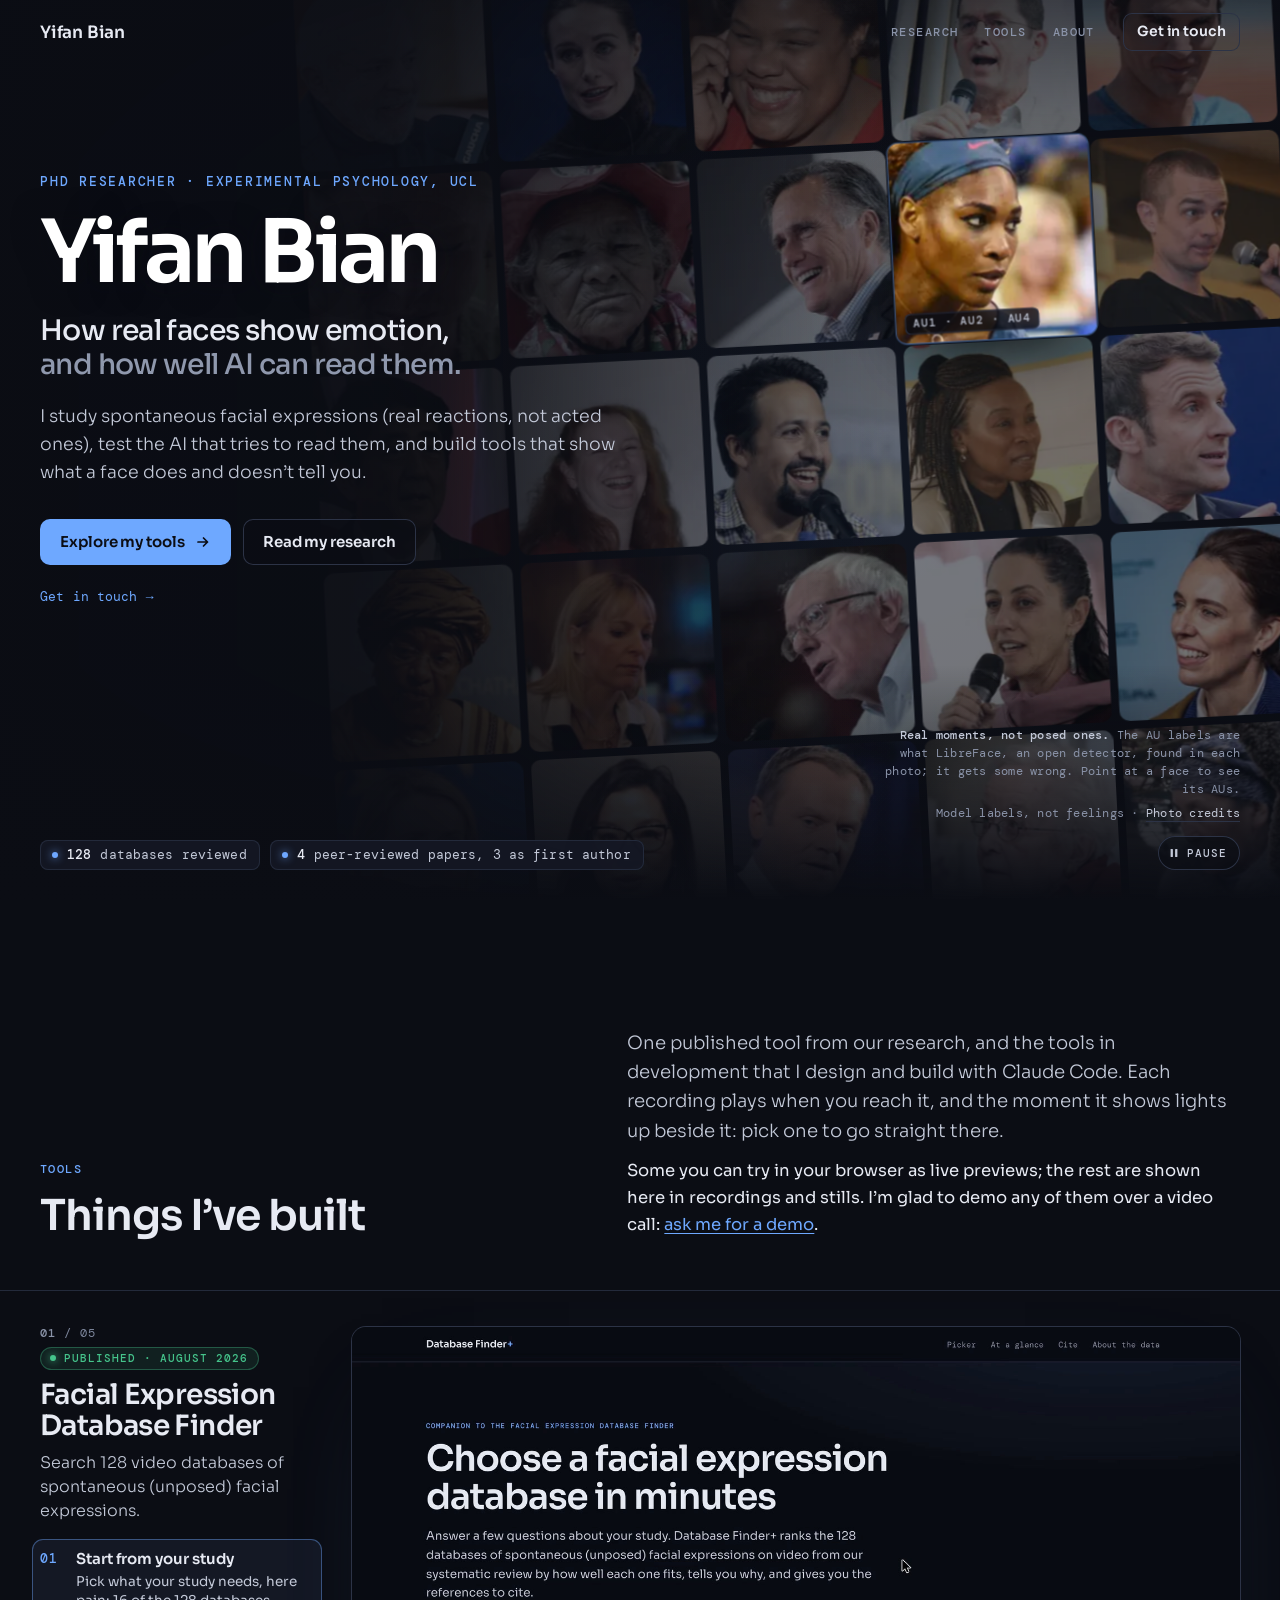
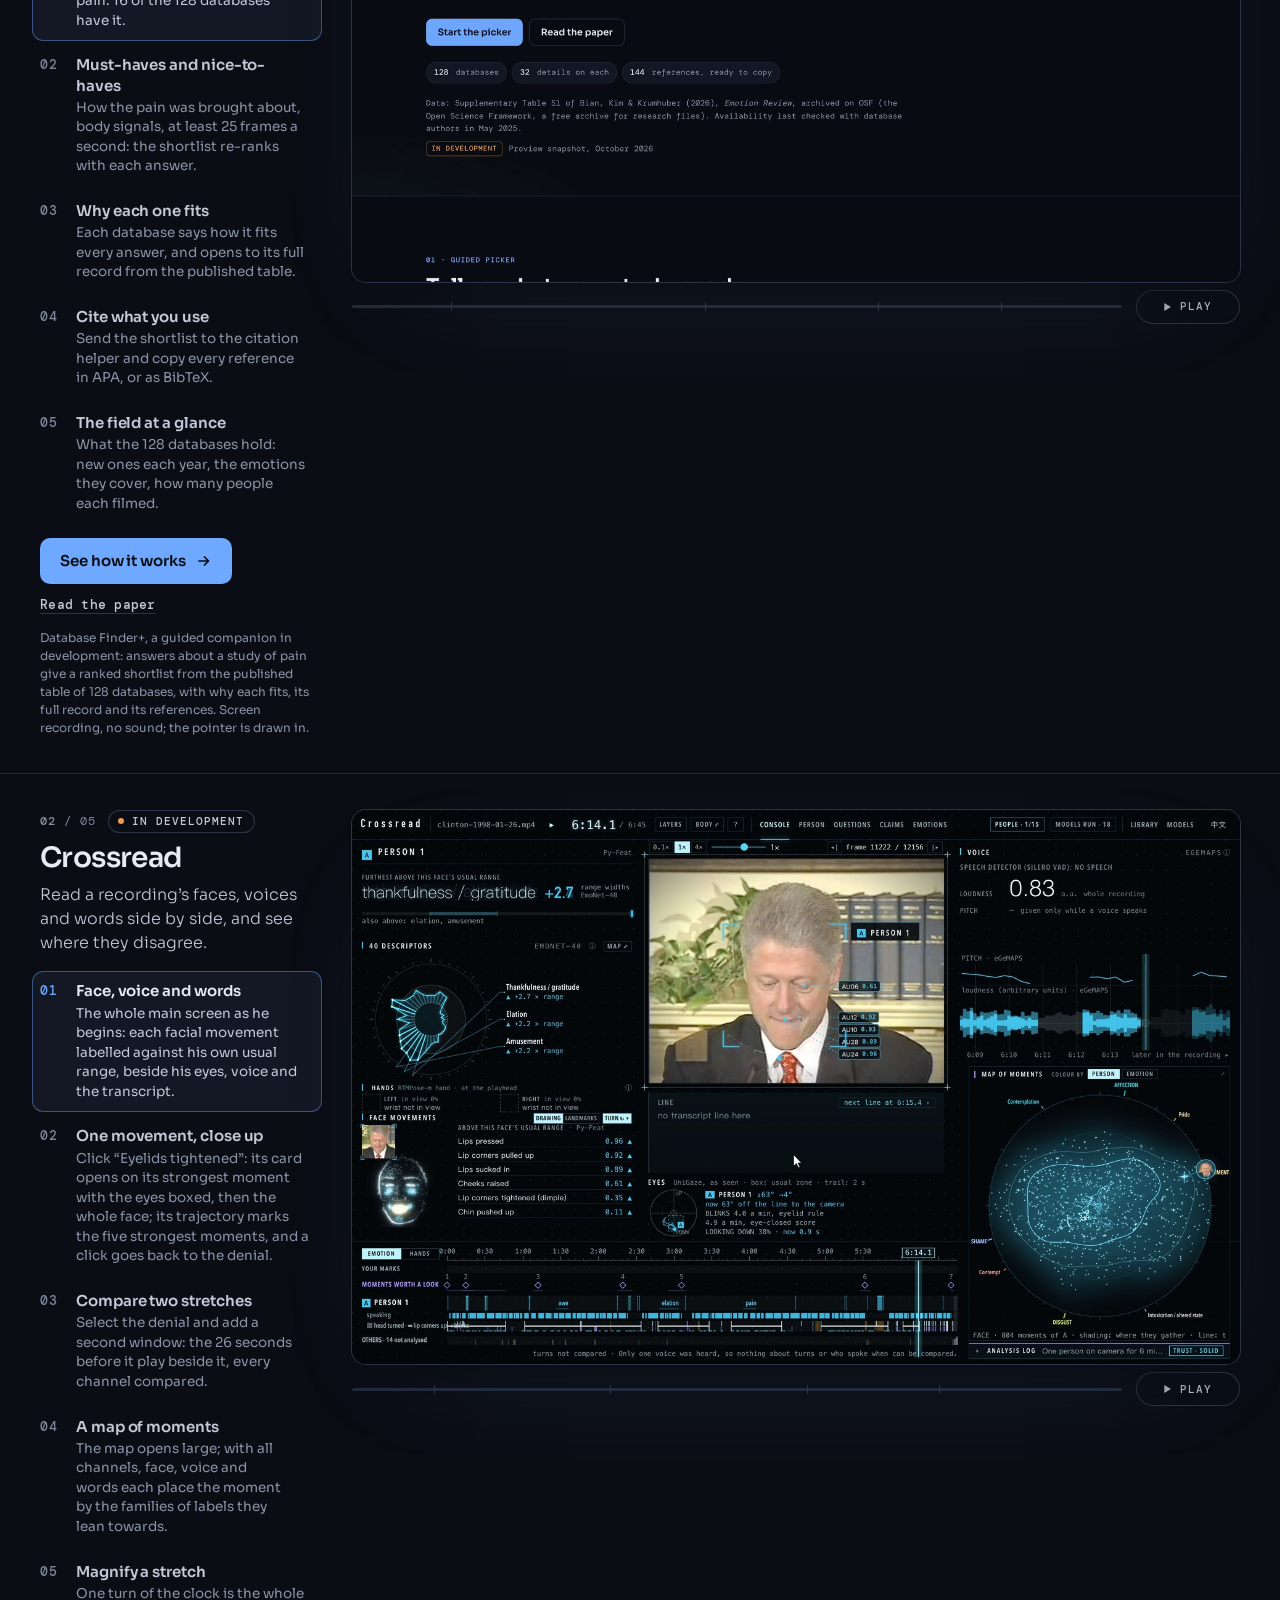
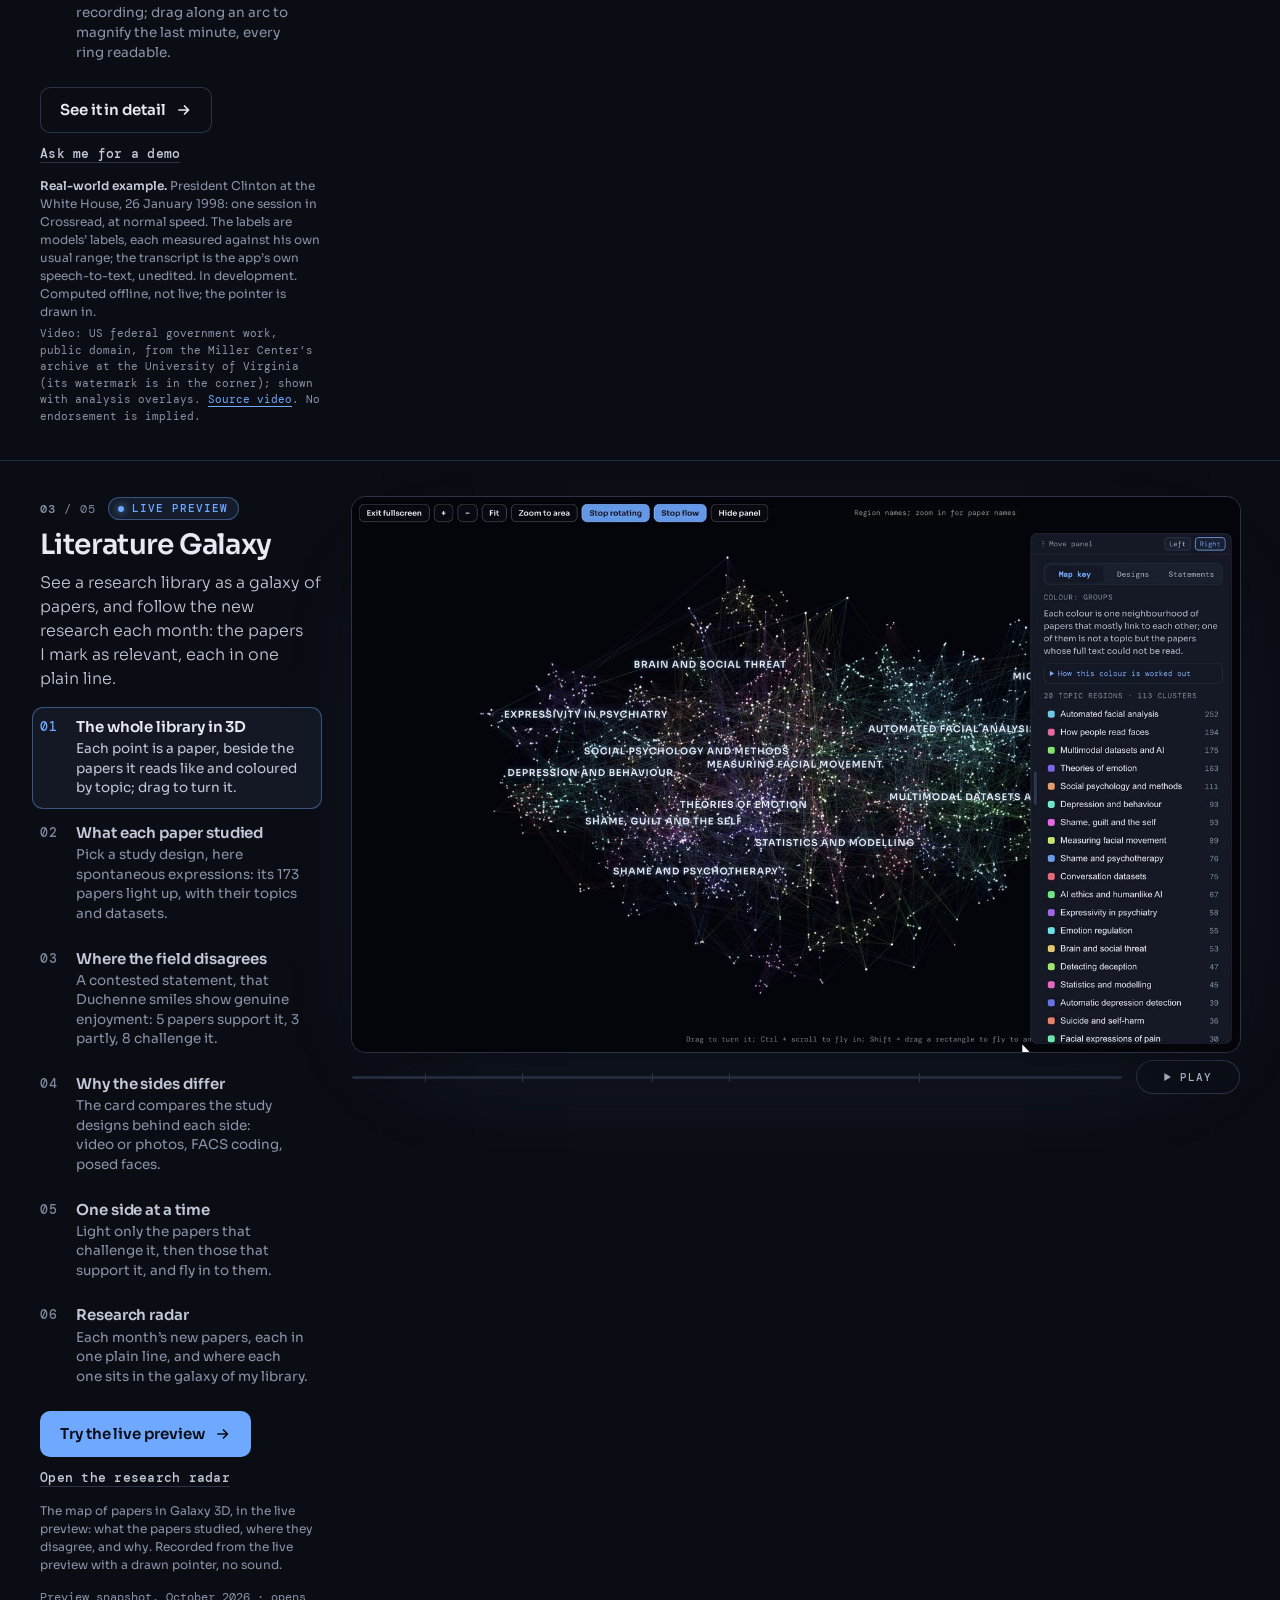
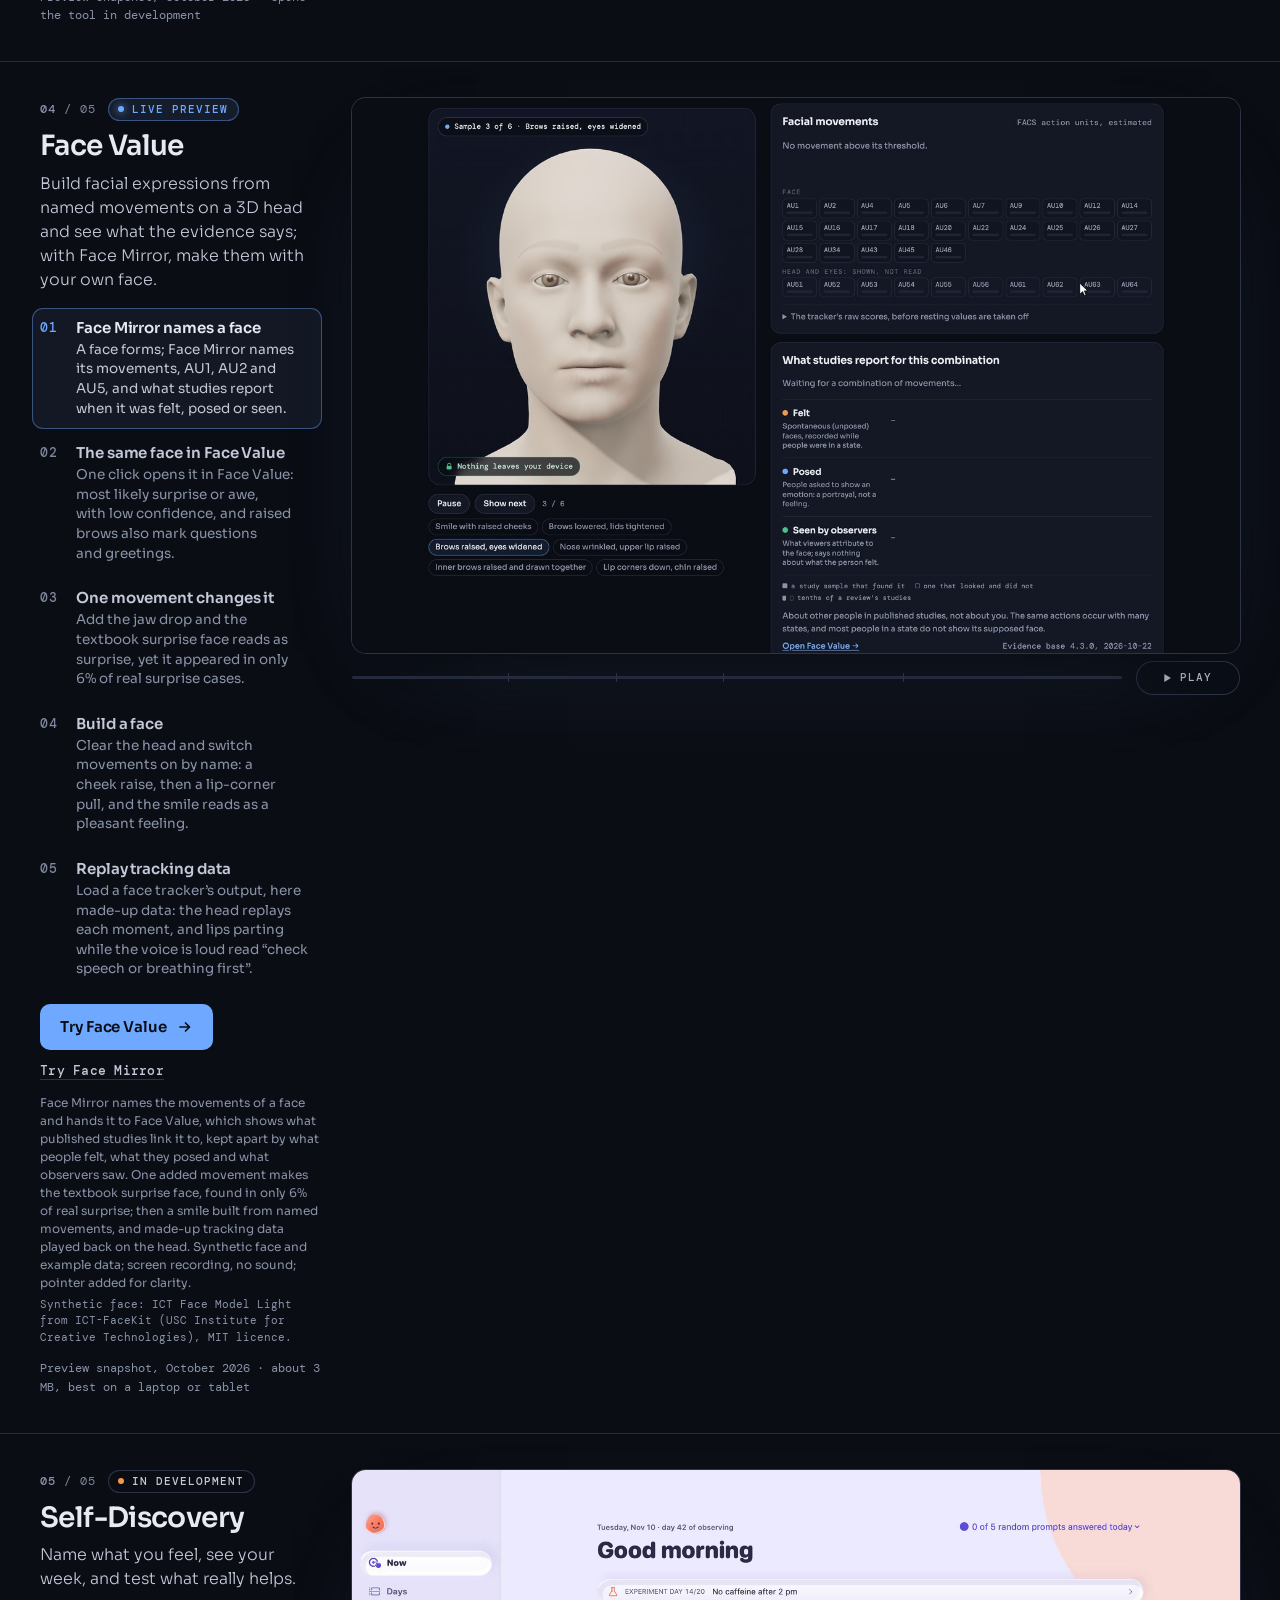
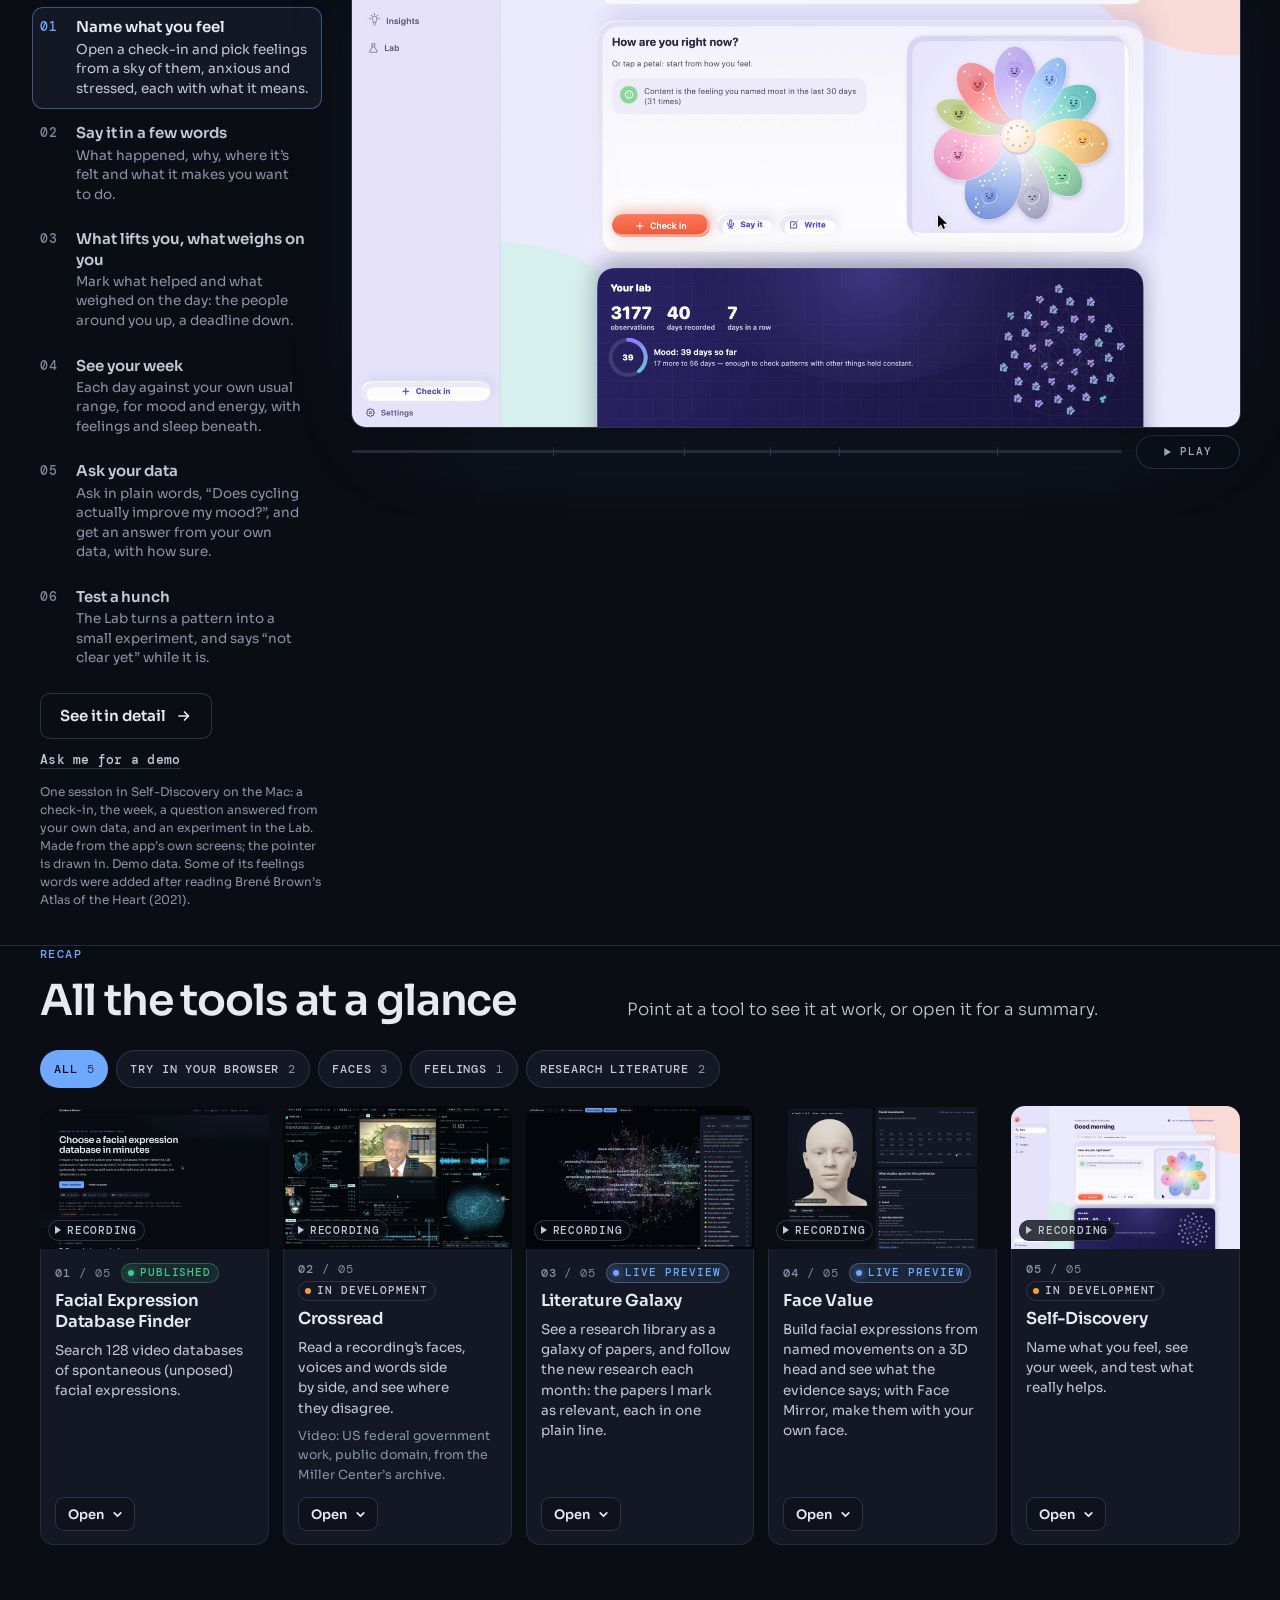
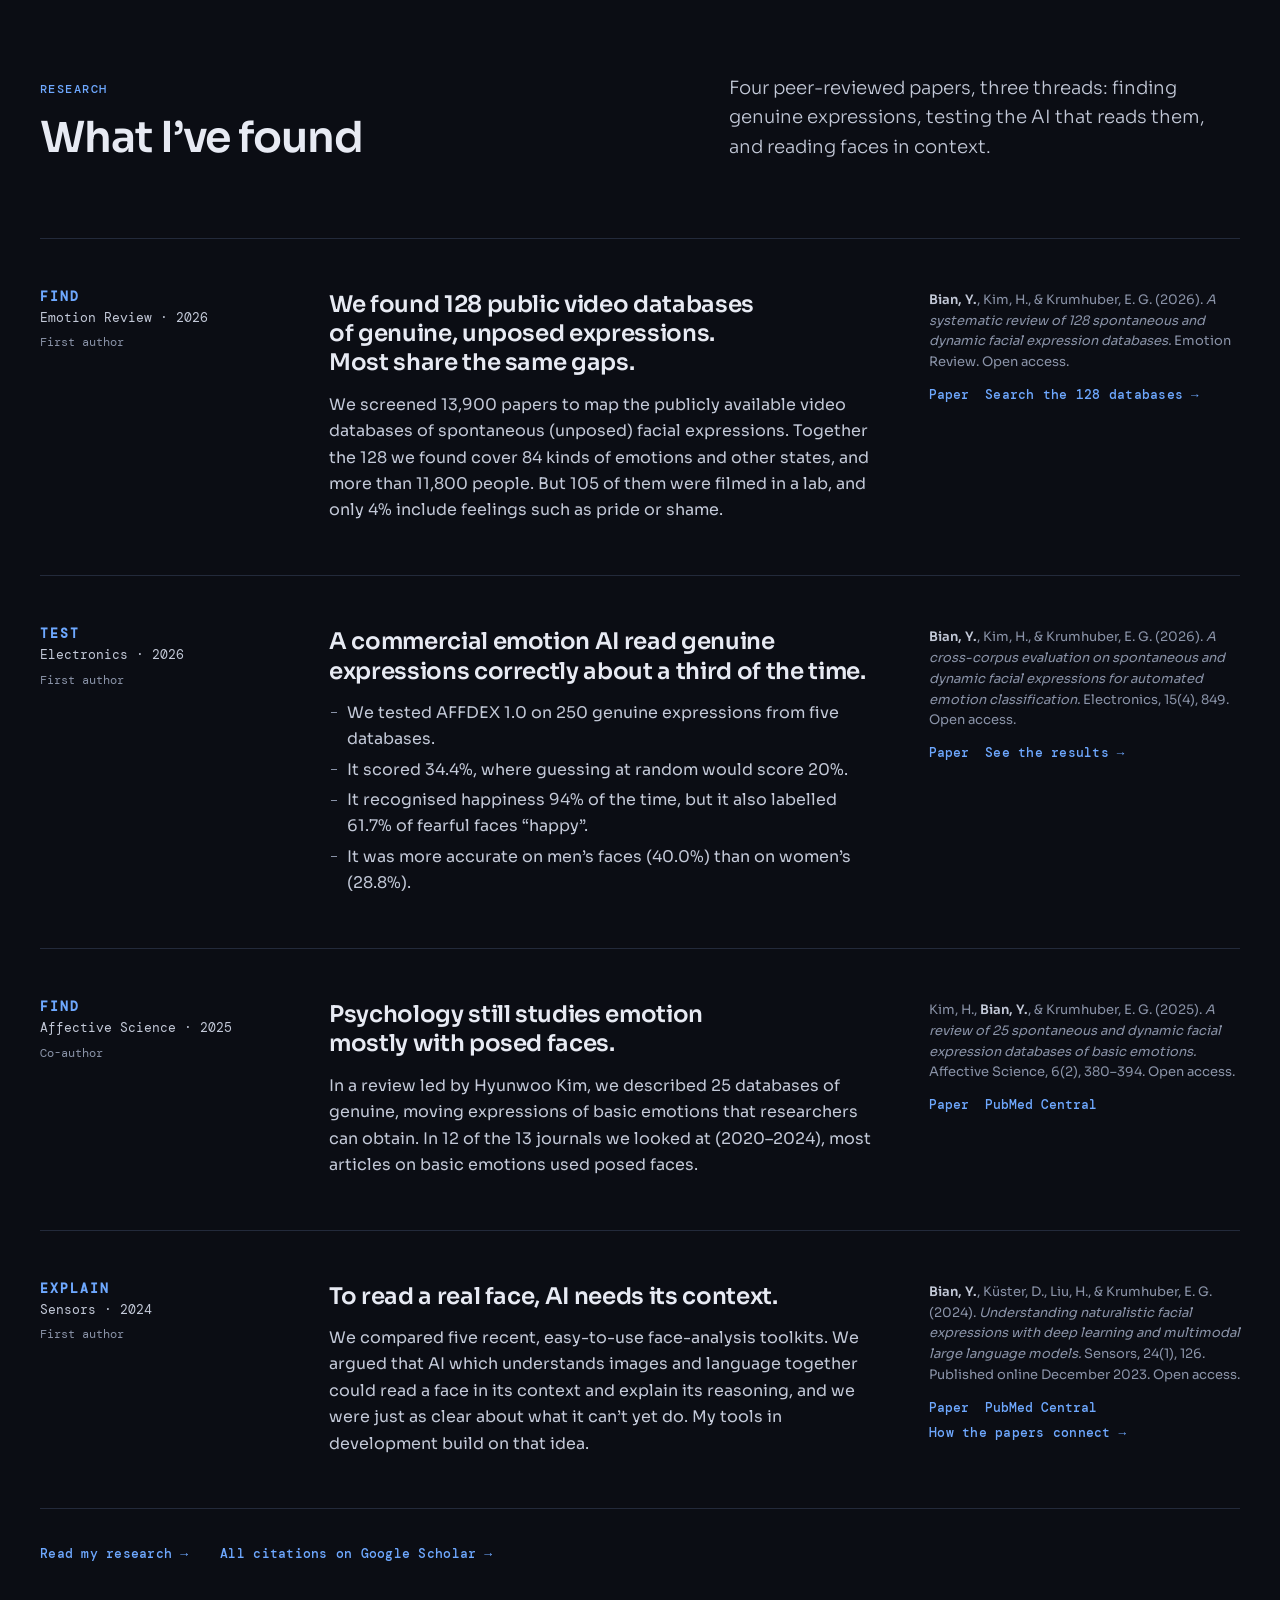
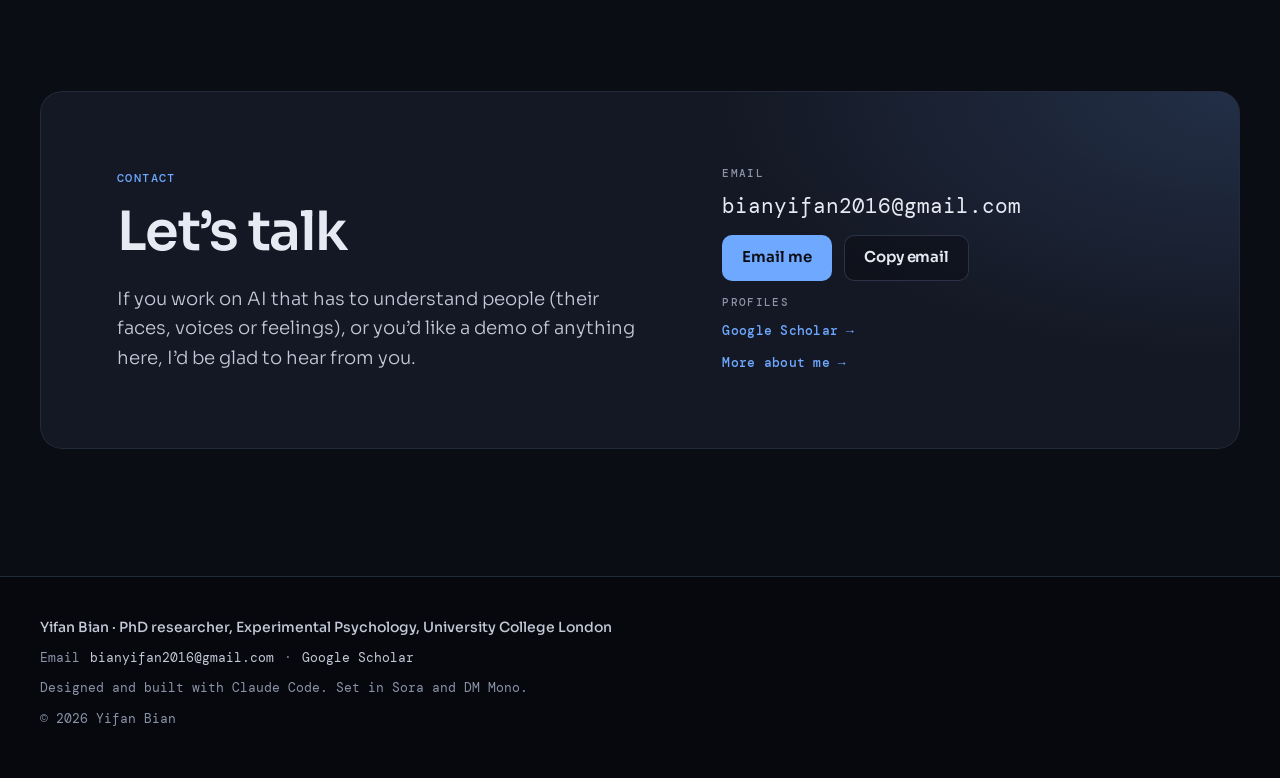
==== commit 153bbeaa: "Update the website (11 Nov 2026)" ====
--- a/index.html
+++ b/index.html
@@ -156,18 +156,18 @@
           <div class="sb-acts"><div class="row-actions"><a class="btn" href="database-finder.html">See how it works <svg class="go" viewBox="0 0 16 16" fill="none" aria-hidden="true"><path d="M3 8h9.5M8.5 4l4 4-4 4" stroke="currentColor" stroke-width="1.7" stroke-linecap="round" stroke-linejoin="round"/></svg></a><a class="text-link" href="https://doi.org/10.1177/17540739261478876">Read the paper</a></div></div>
           <div class="v5-caps"><div class="v5-cap is-on" data-cap data-for="sb-database-finder" data-item="0"><p class="v5-captext">Database Finder+, a guided companion in development: answers about a study of pain give a ranked shortlist from the published table of 128 databases, with why each fits, its full record and its references. Screen recording, no sound; the pointer is drawn in.</p></div></div>
         </div>
-        <div class="sb-media"><div class="pl" data-player="sb-database-finder" data-autoplay><div class="pl-frame" style="aspect-ratio: 1600 / 1000; --ar: 1.6000;"><div class="pl-item is-on" data-w="1600" data-h="1000" data-dur="47.1"><canvas class="pl-bg" aria-hidden="true"></canvas><img src="media/database-finder/database-finder-tour-poster.jpg" width="1600" height="1000" alt="Database Finder+, in development, finding databases for a study of pain. Picking pain narrows the 128 databases to 16. Adding pain or cold as the way emotions were brought about, body signals as a nice-to-have and at least 25 frames a second gives a ranked shortlist with BioVid Heat Pain first. Then its fit to each answer, and its full record (how it was filmed). Then the shortlist’s references in the citation helper, copied in APA. Then charts of what the 128 databases hold." loading="lazy" decoding="async"><video muted playsinline preload="none" aria-hidden="true" tabindex="-1" data-src="media/database-finder/database-finder-tour.mp4"></video></div></div><div class="pl-under"><div class="pl-line" aria-hidden="true"><span class="pl-fill"></span><i class="pl-tick" style="left: 12.80%"></i><i class="pl-tick" style="left: 45.80%"></i><i class="pl-tick" style="left: 68.30%"></i><i class="pl-tick" style="left: 84.29%"></i></div><button class="toggle pl-toggle is-paused" type="button" data-pl-toggle="sb-database-finder" aria-label="Play the recording"><svg class="ico ico-pause" viewBox="0 0 10 10" aria-hidden="true"><rect x="1.6" y="1" width="2.3" height="8" rx=".6" fill="currentColor"/><rect x="6.1" y="1" width="2.3" height="8" rx=".6" fill="currentColor"/></svg><svg class="ico ico-play" viewBox="0 0 10 10" aria-hidden="true"><path d="M2.3 1.1v7.8L8.9 5z" fill="currentColor"/></svg><span data-label>Play</span></button></div></div></div>
+        <div class="sb-media"><div class="pl" data-player="sb-database-finder" data-autoplay><div class="pl-frame" style="aspect-ratio: 1600 / 1000; --ar: 1.6000;"><div class="pl-item is-on" data-w="1600" data-h="1000" data-dur="47.1"><canvas class="pl-bg" aria-hidden="true"></canvas><img src="media/database-finder/database-finder-tour-poster.jpg" width="1600" height="1000" alt="Database Finder+, in development, finding databases for a study of pain. Picking pain narrows the 128 databases to 16. Adding pain or cold as the way emotions were brought about, body signals as a nice-to-have and at least 25 frames a second gives a ranked shortlist with BioVid Heat Pain first. Then its fit to each answer, and its full record (how it was filmed). Then the shortlist’s references in the citation helper, copied in APA. Then charts of what the 128 databases hold." loading="lazy" decoding="async"><video muted playsinline preload="none" aria-hidden="true" tabindex="-1" data-src="media/database-finder/database-finder-tour-v2.mp4"></video></div></div><div class="pl-under"><div class="pl-line" aria-hidden="true"><span class="pl-fill"></span><i class="pl-tick" style="left: 12.80%"></i><i class="pl-tick" style="left: 45.80%"></i><i class="pl-tick" style="left: 68.30%"></i><i class="pl-tick" style="left: 84.29%"></i></div><button class="toggle pl-toggle is-paused" type="button" data-pl-toggle="sb-database-finder" aria-label="Play the recording"><svg class="ico ico-pause" viewBox="0 0 10 10" aria-hidden="true"><rect x="1.6" y="1" width="2.3" height="8" rx=".6" fill="currentColor"/><rect x="6.1" y="1" width="2.3" height="8" rx=".6" fill="currentColor"/></svg><svg class="ico ico-play" viewBox="0 0 10 10" aria-hidden="true"><path d="M2.3 1.1v7.8L8.9 5z" fill="currentColor"/></svg><span data-label>Play</span></button></div></div></div>
       </div>
     </article>
     <article class="sb-band" id="sb-crossread" data-view data-scope aria-labelledby="sb-h-crossread" style="--ar: 1.6000">
       <div class="sb-grid">
         <div class="sb-side">
           <div class="sb-headt"><p class="kicker"><span class="idx"><b>02</b> / 05</span><span class="chip chip--dev">In development</span></p><h3 class="sb-name" id="sb-h-crossread">Crossread</h3><p class="sb-pitch">Read a recording’s faces, voices and words side by side, and see where they disagree.</p></div>
-          <ol class="mo-list sb-moments" aria-label="Moments in the recording"><li><button class="mo" type="button" data-moment data-for="sb-crossread" data-item="0" data-t0="0.0"><span class="mo-n">01</span><span class="mo-title">Face, voice and words</span><span class="mo-text">The whole main screen as he speaks: each facial movement labelled, his own usual range, eyes, voice and the transcript.</span></button></li><li><button class="mo" type="button" data-moment data-for="sb-crossread" data-item="0" data-t0="6.7"><span class="mo-n">02</span><span class="mo-title">Zoom in on the face</span><span class="mo-text">A click opens a close-up beside a drawing of his face; at half speed each movement lights its region, and its muscle is named.</span></button></li><li><button class="mo" type="button" data-moment data-for="sb-crossread" data-item="0" data-t0="16.6"><span class="mo-n">03</span><span class="mo-title">Compare two stretches</span><span class="mo-text">Select the denial and add a second window: the 26 seconds before it play beside it, every channel compared.</span></button></li><li><button class="mo" type="button" data-moment data-for="sb-crossread" data-item="0" data-t0="28.6"><span class="mo-n">04</span><span class="mo-title">A map of moments</span><span class="mo-text">The map grows to full screen: face, voice and words each place the moment by the families of labels they lean towards.</span></button></li><li><button class="mo" type="button" data-moment data-for="sb-crossread" data-item="0" data-t0="36.4"><span class="mo-n">05</span><span class="mo-title">Magnify a stretch</span><span class="mo-text">One turn of the clock is the whole recording; drag along an arc to magnify the last minute, every ring readable.</span></button></li></ol>
+          <ol class="mo-list sb-moments" aria-label="Moments in the recording"><li><button class="mo" type="button" data-moment data-for="sb-crossread" data-item="0" data-t0="0.0"><span class="mo-n">01</span><span class="mo-title">Face, voice and words</span><span class="mo-text">The whole main screen as he begins: each facial movement labelled against his own usual range, beside his eyes, voice and the transcript.</span></button></li><li><button class="mo" type="button" data-moment data-for="sb-crossread" data-item="0" data-t0="4.73"><span class="mo-n">02</span><span class="mo-title">One movement, close up</span><span class="mo-text">Click “Eyelids tightened”: its card opens on its strongest moment with the eyes boxed, then the whole face; its trajectory marks the five strongest moments, and a click goes back to the denial.</span></button></li><li><button class="mo" type="button" data-moment data-for="sb-crossread" data-item="0" data-t0="14.87"><span class="mo-n">03</span><span class="mo-title">Compare two stretches</span><span class="mo-text">Select the denial and add a second window: the 26 seconds before it play beside it, every channel compared.</span></button></li><li><button class="mo" type="button" data-moment data-for="sb-crossread" data-item="0" data-t0="26.2"><span class="mo-n">04</span><span class="mo-title">A map of moments</span><span class="mo-text">The map opens large; with all channels, face, voice and words each place the moment by the families of labels they lean towards.</span></button></li><li><button class="mo" type="button" data-moment data-for="sb-crossread" data-item="0" data-t0="33.77"><span class="mo-n">05</span><span class="mo-title">Magnify a stretch</span><span class="mo-text">One turn of the clock is the whole recording; drag along an arc to magnify the last minute, every ring readable.</span></button></li></ol>
           <div class="sb-acts"><div class="row-actions"><a class="btn btn--ghost" href="tools.html#crossread">See it in detail <svg class="go" viewBox="0 0 16 16" fill="none" aria-hidden="true"><path d="M3 8h9.5M8.5 4l4 4-4 4" stroke="currentColor" stroke-width="1.7" stroke-linecap="round" stroke-linejoin="round"/></svg></a><a class="text-link" href="#contact" data-demo="Crossread" data-site-show="email" hidden>Ask me for a demo</a></div></div>
-          <div class="v5-caps"><div class="v5-cap is-on" data-cap data-for="sb-crossread" data-item="0"><p class="v5-captext"><strong>Real-world example.</strong> President Clinton at the White House, 26 January 1998: one session in Crossread, at normal speed except where the app’s own 0.5× is pressed. The labels are models’ labels, each measured against his own usual range; the transcript is the app’s own speech-to-text, unedited. In development. Computed offline, not live; the pointer is drawn in.<span class="v5-credit">Video: US federal government work, public domain, from the Miller Center’s archive at the University of Virginia (its watermark is in the corner); shown with analysis overlays. <a href="https://commons.wikimedia.org/wiki/File:Bill_Clinton%27s_Response_to_the_Lewinsky_Allegations_(January_26,_1998).webm" rel="noopener">Source video</a>. No endorsement is implied.</span></p></div></div>
-        </div>
-        <div class="sb-media"><div class="pl" data-player="sb-crossread" data-autoplay><div class="pl-frame" style="aspect-ratio: 1440 / 900; --ar: 1.6000;"><div class="pl-item is-on" data-w="1440" data-h="900" data-dur="47.07"><canvas class="pl-bg" aria-hidden="true"></canvas><img src="media/crossread/clinton-denial-take-poster-1440.jpg" width="1440" height="900" alt="Crossread on President Bill Clinton’s remarks at the White House on 26 January 1998, in one continuous session with a pointer. The whole main screen plays: labels on his face for each facial movement, the emotion model’s labels against his own usual range, his eyes, voice and words, and the timeline. A click on the face panel opens a close-up beside a drawing of his face, slowed to half speed, each movement lighting its region; pointing at one names its muscle. Then the denial is selected on the timeline and a second window added: the 26 seconds before it play beside it, every channel compared on a card. Then the map of moments grows to full screen. Then, on the Emotions page, the whole recording as a clock, and a drag along an arc magnifies the last minute." loading="lazy" decoding="async"><video muted playsinline preload="none" aria-hidden="true" tabindex="-1" data-src="media/crossread/clinton-denial-take.mp4"></video></div></div><div class="pl-under"><div class="pl-line" aria-hidden="true"><span class="pl-fill"></span><i class="pl-tick" style="left: 14.23%"></i><i class="pl-tick" style="left: 35.27%"></i><i class="pl-tick" style="left: 60.76%"></i><i class="pl-tick" style="left: 77.33%"></i></div><button class="toggle pl-toggle is-paused" type="button" data-pl-toggle="sb-crossread" aria-label="Play the recording"><svg class="ico ico-pause" viewBox="0 0 10 10" aria-hidden="true"><rect x="1.6" y="1" width="2.3" height="8" rx=".6" fill="currentColor"/><rect x="6.1" y="1" width="2.3" height="8" rx=".6" fill="currentColor"/></svg><svg class="ico ico-play" viewBox="0 0 10 10" aria-hidden="true"><path d="M2.3 1.1v7.8L8.9 5z" fill="currentColor"/></svg><span data-label>Play</span></button></div></div></div>
+          <div class="v5-caps"><div class="v5-cap is-on" data-cap data-for="sb-crossread" data-item="0"><p class="v5-captext"><strong>Real-world example.</strong> President Clinton at the White House, 26 January 1998: one session in Crossread, at normal speed. The labels are models’ labels, each measured against his own usual range; the transcript is the app’s own speech-to-text, unedited. In development. Computed offline, not live; the pointer is drawn in.<span class="v5-credit">Video: US federal government work, public domain, from the Miller Center’s archive at the University of Virginia (its watermark is in the corner); shown with analysis overlays. <a href="https://commons.wikimedia.org/wiki/File:Bill_Clinton%27s_Response_to_the_Lewinsky_Allegations_(January_26,_1998).webm" rel="noopener">Source video</a>. No endorsement is implied.</span></p></div></div>
+        </div>
+        <div class="sb-media"><div class="pl" data-player="sb-crossread" data-autoplay><div class="pl-frame" style="aspect-ratio: 1440 / 900; --ar: 1.6000;"><div class="pl-item is-on" data-w="1440" data-h="900" data-dur="44.33"><canvas class="pl-bg" aria-hidden="true"></canvas><img src="media/crossread/clinton-denial-take2-poster-1440.jpg" width="1440" height="900" alt="Crossread on President Bill Clinton’s remarks at the White House on 26 January 1998, in one continuous session with a pointer. The whole main screen plays: labels on his face for each facial movement, the emotion model’s labels against his own usual range, his eyes, voice and words, and the timeline. A click on one movement in the list, eyelids tightened, opens its card beside the stage at its strongest moment: the frame with the eye region boxed, then the whole face, and the movement’s trajectory over the whole speech with its five strongest moments; a click on one goes back to the denial. Then the denial is selected on the timeline and a second window added: the 26 seconds before it play beside it, every channel compared on a card. Then the map of moments opens large, all channels at once. Then, on the Emotions page, the whole recording as a clock, and a drag along an arc magnifies the last minute." loading="lazy" decoding="async"><video muted playsinline preload="none" aria-hidden="true" tabindex="-1" data-src="media/crossread/clinton-denial-take2.mp4"></video></div></div><div class="pl-under"><div class="pl-line" aria-hidden="true"><span class="pl-fill"></span><i class="pl-tick" style="left: 10.67%"></i><i class="pl-tick" style="left: 33.54%"></i><i class="pl-tick" style="left: 59.10%"></i><i class="pl-tick" style="left: 76.18%"></i></div><button class="toggle pl-toggle is-paused" type="button" data-pl-toggle="sb-crossread" aria-label="Play the recording"><svg class="ico ico-pause" viewBox="0 0 10 10" aria-hidden="true"><rect x="1.6" y="1" width="2.3" height="8" rx=".6" fill="currentColor"/><rect x="6.1" y="1" width="2.3" height="8" rx=".6" fill="currentColor"/></svg><svg class="ico ico-play" viewBox="0 0 10 10" aria-hidden="true"><path d="M2.3 1.1v7.8L8.9 5z" fill="currentColor"/></svg><span data-label>Play</span></button></div></div></div>
       </div>
     </article>
     <article class="sb-band" id="sb-literature-galaxy" data-view data-scope aria-labelledby="sb-h-literature-galaxy" style="--ar: 1.6000">
@@ -178,18 +178,18 @@
           <div class="sb-acts"><div class="row-actions"><a class="btn" href="tools/literature-galaxy/">Try the live preview <svg class="go" viewBox="0 0 16 16" fill="none" aria-hidden="true"><path d="M3 8h9.5M8.5 4l4 4-4 4" stroke="currentColor" stroke-width="1.7" stroke-linecap="round" stroke-linejoin="round"/></svg></a><a class="text-link" href="tools/research-radar/">Open the research radar</a></div></div>
           <div class="v5-caps"><div class="v5-cap is-on" data-cap data-for="sb-literature-galaxy" data-item="0"><p class="v5-captext">The map of papers in Galaxy 3D, in the live preview: what the papers studied, where they disagree, and why. Recorded from the live preview with a drawn pointer, no sound.</p></div><div class="v5-cap" data-cap data-for="sb-literature-galaxy" data-item="1"><p class="v5-captext">The research radar: each month’s new papers, and where each one sits in the galaxy of my library. Recorded from the live preview with a drawn pointer, no sound.</p></div></div><p class="microcopy">Preview snapshot, October 2026 · opens the tool in development</p>
         </div>
-        <div class="sb-media"><div class="pl" data-player="sb-literature-galaxy" data-autoplay><div class="pl-frame" style="aspect-ratio: 1440 / 900; --ar: 1.6000;"><div class="pl-item is-on" data-w="1440" data-h="900" data-dur="39.7"><canvas class="pl-bg" aria-hidden="true"></canvas><img src="media/literature-galaxy/literature-galaxy-tour-poster.jpg" width="1440" height="900" alt="Literature Galaxy’s map of papers in Galaxy 3D, full screen, with a pointer: the library’s papers as glowing points in topic colours, turned by a drag. In the side panel’s Designs, choosing spontaneous (unposed) expressions lights its 173 papers, and a card lists the topics and datasets that go with it. In Statements, filtered to contested ones, choosing “Duchenne smiles (with eye constriction) indicate genuine enjoyment” lights the papers on each side; its card gives 5 papers for, 3 partly agreeing and 8 against, and compares the study designs behind each side. Then the challenging and supporting papers are lit in turn, and the view flies in to the supporting papers." loading="lazy" decoding="async"><video muted playsinline preload="none" aria-hidden="true" tabindex="-1" data-src="media/literature-galaxy/literature-galaxy-tour.mp4"></video></div><div class="pl-item" data-w="1440" data-h="900" data-dur="14.2"><canvas class="pl-bg" aria-hidden="true"></canvas><img src="media/research-radar/research-radar-show-tour-poster.jpg" width="1440" height="900" alt="The research radar’s page in the live preview, with a pointer: its title, then the list for September 2026 beside the galaxy of the library. “Show in galaxy” beside a paper turns the galaxy to its ringed star, with a card saying it is already in the library. Then the same beside a second paper, not yet in the library, placed near the papers it is most like." loading="lazy" decoding="async"><video muted playsinline preload="none" aria-hidden="true" tabindex="-1" data-src="media/research-radar/research-radar-show-tour.mp4"></video></div></div><div class="pl-under"><div class="pl-line" aria-hidden="true"><span class="pl-fill"></span><i class="pl-tick" style="left: 9.46%"></i><i class="pl-tick" style="left: 22.08%"></i><i class="pl-tick" style="left: 38.96%"></i><i class="pl-tick" style="left: 48.98%"></i><i class="pl-tick" style="left: 73.65%"></i></div><button class="toggle pl-toggle is-paused" type="button" data-pl-toggle="sb-literature-galaxy" aria-label="Play the recording"><svg class="ico ico-pause" viewBox="0 0 10 10" aria-hidden="true"><rect x="1.6" y="1" width="2.3" height="8" rx=".6" fill="currentColor"/><rect x="6.1" y="1" width="2.3" height="8" rx=".6" fill="currentColor"/></svg><svg class="ico ico-play" viewBox="0 0 10 10" aria-hidden="true"><path d="M2.3 1.1v7.8L8.9 5z" fill="currentColor"/></svg><span data-label>Play</span></button></div></div></div>
+        <div class="sb-media"><div class="pl" data-player="sb-literature-galaxy" data-autoplay><div class="pl-frame" style="aspect-ratio: 1440 / 900; --ar: 1.6000;"><div class="pl-item is-on" data-w="1440" data-h="900" data-dur="39.7"><canvas class="pl-bg" aria-hidden="true"></canvas><img src="media/literature-galaxy/literature-galaxy-tour-poster.jpg" width="1440" height="900" alt="Literature Galaxy’s map of papers in Galaxy 3D, full screen, with a pointer: the library’s papers as glowing points in topic colours, turned by a drag. In the side panel’s Designs, choosing spontaneous (unposed) expressions lights its 173 papers, and a card lists the topics and datasets that go with it. In Statements, filtered to contested ones, choosing “Duchenne smiles (with eye constriction) indicate genuine enjoyment” lights the papers on each side; its card gives 5 papers for, 3 partly agreeing and 8 against, and compares the study designs behind each side. Then the challenging and supporting papers are lit in turn, and the view flies in to the supporting papers." loading="lazy" decoding="async"><video muted playsinline preload="none" aria-hidden="true" tabindex="-1" data-src="media/literature-galaxy/literature-galaxy-tour-v2.mp4"></video></div><div class="pl-item" data-w="1440" data-h="900" data-dur="14.2"><canvas class="pl-bg" aria-hidden="true"></canvas><img src="media/research-radar/research-radar-show-tour-poster.jpg" width="1440" height="900" alt="The research radar’s page in the live preview, with a pointer: its title, then the list for September 2026 beside the galaxy of the library. “Show in galaxy” beside a paper turns the galaxy to its ringed star, with a card saying it is already in the library. Then the same beside a second paper, not yet in the library, placed near the papers it is most like." loading="lazy" decoding="async"><video muted playsinline preload="none" aria-hidden="true" tabindex="-1" data-src="media/research-radar/research-radar-show-tour-v2.mp4"></video></div></div><div class="pl-under"><div class="pl-line" aria-hidden="true"><span class="pl-fill"></span><i class="pl-tick" style="left: 9.46%"></i><i class="pl-tick" style="left: 22.08%"></i><i class="pl-tick" style="left: 38.96%"></i><i class="pl-tick" style="left: 48.98%"></i><i class="pl-tick" style="left: 73.65%"></i></div><button class="toggle pl-toggle is-paused" type="button" data-pl-toggle="sb-literature-galaxy" aria-label="Play the recording"><svg class="ico ico-pause" viewBox="0 0 10 10" aria-hidden="true"><rect x="1.6" y="1" width="2.3" height="8" rx=".6" fill="currentColor"/><rect x="6.1" y="1" width="2.3" height="8" rx=".6" fill="currentColor"/></svg><svg class="ico ico-play" viewBox="0 0 10 10" aria-hidden="true"><path d="M2.3 1.1v7.8L8.9 5z" fill="currentColor"/></svg><span data-label>Play</span></button></div></div></div>
       </div>
     </article>
     <article class="sb-band" id="sb-face-value" data-view data-scope aria-labelledby="sb-h-face-value" style="--ar: 1.6000">
       <div class="sb-grid">
         <div class="sb-side">
           <div class="sb-headt"><p class="kicker"><span class="idx"><b>04</b> / 05</span><span class="chip chip--live">Live preview</span></p><h3 class="sb-name" id="sb-h-face-value">Face Value</h3><p class="sb-pitch">Build facial expressions from named movements on a 3D head and see what the evidence says; with Face Mirror, make them with your own face.</p></div>
-          <ol class="mo-list sb-moments" aria-label="Moments in the recording"><li><button class="mo" type="button" data-moment data-for="sb-face-value" data-item="0" data-t0="0.0"><span class="mo-n">01</span><span class="mo-title">Face Mirror names a face</span><span class="mo-text">A face forms; Face Mirror names its movements, AU9 and AU10, and what studies report when it was felt, posed or seen.</span></button></li><li><button class="mo" type="button" data-moment data-for="sb-face-value" data-item="0" data-t0="7.6"><span class="mo-n">02</span><span class="mo-title">The same face in Face Value</span><span class="mo-text">One click opens it in Face Value: the felt evidence points to pain, while observers would read disgust.</span></button></li><li><button class="mo" type="button" data-moment data-for="sb-face-value" data-item="0" data-t0="13.2"><span class="mo-n">03</span><span class="mo-title">One movement changes it</span><span class="mo-text">Add the brow lowerer and the reading becomes pain, with how strong the evidence is and how sure the tool is.</span></button></li><li><button class="mo" type="button" data-moment data-for="sb-face-value" data-item="0" data-t0="16.8"><span class="mo-n">04</span><span class="mo-title">Build a face</span><span class="mo-text">Clear the head and switch movements on by name: a cheek raise, then a lip-corner pull, and the smile reads as a pleasant feeling.</span></button></li><li><button class="mo" type="button" data-moment data-for="sb-face-value" data-item="0" data-t0="25.7"><span class="mo-n">05</span><span class="mo-title">Replay tracking data</span><span class="mo-text">Load a face tracker’s output, here made-up data: the head replays each moment, and lips parting while the voice is loud read “check speech or breathing first”.</span></button></li></ol>
+          <ol class="mo-list sb-moments" aria-label="Moments in the recording"><li><button class="mo" type="button" data-moment data-for="sb-face-value" data-item="0" data-t0="0.0"><span class="mo-n">01</span><span class="mo-title">Face Mirror names a face</span><span class="mo-text">A face forms; Face Mirror names its movements, AU1, AU2 and AU5, and what studies report when it was felt, posed or seen.</span></button></li><li><button class="mo" type="button" data-moment data-for="sb-face-value" data-item="0" data-t0="7.7"><span class="mo-n">02</span><span class="mo-title">The same face in Face Value</span><span class="mo-text">One click opens it in Face Value: most likely surprise or awe, with low confidence, and raised brows also mark questions and greetings.</span></button></li><li><button class="mo" type="button" data-moment data-for="sb-face-value" data-item="0" data-t0="13.1"><span class="mo-n">03</span><span class="mo-title">One movement changes it</span><span class="mo-text">Add the jaw drop and the textbook surprise face reads as surprise, yet it appeared in only 6% of real surprise cases.</span></button></li><li><button class="mo" type="button" data-moment data-for="sb-face-value" data-item="0" data-t0="18.4"><span class="mo-n">04</span><span class="mo-title">Build a face</span><span class="mo-text">Clear the head and switch movements on by name: a cheek raise, then a lip-corner pull, and the smile reads as a pleasant feeling.</span></button></li><li><button class="mo" type="button" data-moment data-for="sb-face-value" data-item="0" data-t0="27.3"><span class="mo-n">05</span><span class="mo-title">Replay tracking data</span><span class="mo-text">Load a face tracker’s output, here made-up data: the head replays each moment, and lips parting while the voice is loud read “check speech or breathing first”.</span></button></li></ol>
           <div class="sb-acts"><div class="row-actions"><a class="btn" href="tools/face-value/">Try Face Value <svg class="go" viewBox="0 0 16 16" fill="none" aria-hidden="true"><path d="M3 8h9.5M8.5 4l4 4-4 4" stroke="currentColor" stroke-width="1.7" stroke-linecap="round" stroke-linejoin="round"/></svg></a><a class="text-link" href="tools/face-mirror/">Try Face Mirror</a></div></div>
-          <div class="v5-caps"><div class="v5-cap is-on" data-cap data-for="sb-face-value" data-item="0"><p class="v5-captext">Face Mirror names the movements of a face and hands it to Face Value, which shows what published studies link it to, kept apart by what people felt, what they posed and what observers saw. Then a smile built from named movements, and made-up tracking data played back on the head. Synthetic face and example data; screen recording, no sound; pointer added for clarity.<span class="v5-credit">Synthetic face: ICT Face Model Light from ICT-FaceKit (USC Institute for Creative Technologies), MIT licence.</span></p></div></div><p class="microcopy">Preview snapshot, October 2026 · about 3 MB, best on a laptop or tablet</p>
-        </div>
-        <div class="sb-media"><div class="pl" data-player="sb-face-value" data-autoplay><div class="pl-frame" style="aspect-ratio: 1440 / 900; --ar: 1.6000;"><div class="pl-item is-on" data-w="1440" data-h="900" data-dur="36.57"><canvas class="pl-bg" aria-hidden="true"></canvas><img src="media/face-value/face-value-mirror-tour2-poster.jpg" width="1440" height="900" alt="Face Mirror, then Face Value, with a synthetic clay head. In Face Mirror the head wrinkles its nose and raises its upper lip; the page names AU9 nose wrinkler and AU10 upper lip raiser and lists what studies report: pain when people felt it, disgust when observers saw it. A click opens the same face in Face Value, which reads “Unpleasant feeling, most likely pain, disgust or contempt” with strong evidence and an evidence grid by felt, posed and observed studies. Adding the brow lowerer turns the reading to pain. The head is then cleared and a smile built from the cheek raiser and the lip corner puller, read as a pleasant feeling, most likely happiness, amusement or joy. Last, the timeline replays made-up face-tracking data: seven movement tracks and a voice track, a playhead, and the head replaying each moment. A smile reads as a pleasant feeling; lips parting while the voice is loud read “Not specific to any state. Check speech or breathing first”." loading="lazy" decoding="async"><video muted playsinline preload="none" aria-hidden="true" tabindex="-1" data-src="media/face-value/face-value-mirror-tour2.mp4"></video></div></div><div class="pl-under"><div class="pl-line" aria-hidden="true"><span class="pl-fill"></span><i class="pl-tick" style="left: 20.78%"></i><i class="pl-tick" style="left: 36.10%"></i><i class="pl-tick" style="left: 45.94%"></i><i class="pl-tick" style="left: 70.28%"></i></div><button class="toggle pl-toggle is-paused" type="button" data-pl-toggle="sb-face-value" aria-label="Play the recording"><svg class="ico ico-pause" viewBox="0 0 10 10" aria-hidden="true"><rect x="1.6" y="1" width="2.3" height="8" rx=".6" fill="currentColor"/><rect x="6.1" y="1" width="2.3" height="8" rx=".6" fill="currentColor"/></svg><svg class="ico ico-play" viewBox="0 0 10 10" aria-hidden="true"><path d="M2.3 1.1v7.8L8.9 5z" fill="currentColor"/></svg><span data-label>Play</span></button></div></div></div>
+          <div class="v5-caps"><div class="v5-cap is-on" data-cap data-for="sb-face-value" data-item="0"><p class="v5-captext">Face Mirror names the movements of a face and hands it to Face Value, which shows what published studies link it to, kept apart by what people felt, what they posed and what observers saw. One added movement makes the textbook surprise face, found in only 6% of real surprise; then a smile built from named movements, and made-up tracking data played back on the head. Synthetic face and example data; screen recording, no sound; pointer added for clarity.<span class="v5-credit">Synthetic face: ICT Face Model Light from ICT-FaceKit (USC Institute for Creative Technologies), MIT licence.</span></p></div></div><p class="microcopy">Preview snapshot, October 2026 · about 3 MB, best on a laptop or tablet</p>
+        </div>
+        <div class="sb-media"><div class="pl" data-player="sb-face-value" data-autoplay><div class="pl-frame" style="aspect-ratio: 1440 / 900; --ar: 1.6000;"><div class="pl-item is-on" data-w="1440" data-h="900" data-dur="38.17"><canvas class="pl-bg" aria-hidden="true"></canvas><img src="media/face-value/face-value-mirror-tour3-poster.jpg" width="1440" height="900" alt="Face Mirror, then Face Value, with a synthetic clay head. In Face Mirror the head raises its brows and widens its eyes; the page names AU1 inner brow raiser, AU2 outer brow raiser and AU5 upper lid raiser and lists what studies report: no study of people who felt it, posed portrayals such as awe and fear, and surprise when observers saw it. A click opens the same face in Face Value, which reads “Surprise or alertness, most likely surprise or awe” with limited evidence and low confidence, and notes that raised brows also mark questions, greetings and emphasis. Adding the jaw drop makes the textbook surprise face: the reading becomes surprise with moderate confidence, while the panel notes these movements together appeared in 6% of surprise cases. The head is then cleared and a smile built from the cheek raiser and the lip corner puller, read as a pleasant feeling, most likely happiness, amusement or joy. Last, the timeline replays made-up face-tracking data: seven movement tracks and a voice track, a playhead, and the head replaying each moment. A smile reads as a pleasant feeling; lips parting while the voice is loud read “Not specific to any state. Check speech or breathing first”." loading="lazy" decoding="async"><video muted playsinline preload="none" aria-hidden="true" tabindex="-1" data-src="media/face-value/face-value-mirror-tour3.mp4"></video></div></div><div class="pl-under"><div class="pl-line" aria-hidden="true"><span class="pl-fill"></span><i class="pl-tick" style="left: 20.17%"></i><i class="pl-tick" style="left: 34.32%"></i><i class="pl-tick" style="left: 48.21%"></i><i class="pl-tick" style="left: 71.52%"></i></div><button class="toggle pl-toggle is-paused" type="button" data-pl-toggle="sb-face-value" aria-label="Play the recording"><svg class="ico ico-pause" viewBox="0 0 10 10" aria-hidden="true"><rect x="1.6" y="1" width="2.3" height="8" rx=".6" fill="currentColor"/><rect x="6.1" y="1" width="2.3" height="8" rx=".6" fill="currentColor"/></svg><svg class="ico ico-play" viewBox="0 0 10 10" aria-hidden="true"><path d="M2.3 1.1v7.8L8.9 5z" fill="currentColor"/></svg><span data-label>Play</span></button></div></div></div>
       </div>
     </article>
     <article class="sb-band" id="sb-self-discovery" data-view data-scope aria-labelledby="sb-h-self-discovery" style="--ar: 1.5936">
@@ -200,7 +200,7 @@
           <div class="sb-acts"><div class="row-actions"><a class="btn btn--ghost" href="tools.html#self-discovery">See it in detail <svg class="go" viewBox="0 0 16 16" fill="none" aria-hidden="true"><path d="M3 8h9.5M8.5 4l4 4-4 4" stroke="currentColor" stroke-width="1.7" stroke-linecap="round" stroke-linejoin="round"/></svg></a><a class="text-link" href="#contact" data-demo="Self-Discovery" data-site-show="email" hidden>Ask me for a demo</a></div></div>
           <div class="v5-caps"><div class="v5-cap is-on" data-cap data-for="sb-self-discovery" data-item="0"><p class="v5-captext">One session in Self-Discovery on the Mac: a check-in, the week, a question answered from your own data, and an experiment in the Lab. Made from the app’s own screens; the pointer is drawn in. Demo data. Some of its feelings words were added after reading Brené Brown’s Atlas of the Heart (2021).</p></div></div>
         </div>
-        <div class="sb-media"><div class="pl" data-player="sb-self-discovery" data-autoplay><div class="pl-frame" style="aspect-ratio: 1600 / 1004; --ar: 1.5936;"><div class="pl-item is-on" data-w="1600" data-h="1004" data-dur="49.37"><canvas class="pl-bg" aria-hidden="true"></canvas><img src="media/self-discovery/self-discovery-tour-poster.jpg" width="1600" height="1004" alt="Self-Discovery on the Mac, with demo data, in one session. From Now, a check-in opens; feelings are picked from a sky of them (anxious, stressed, each with what it means); a few words say what happened, why, where it was felt and the urge; then what lifted and what weighed on the day. Back in the main window, the week shows mood and energy against the usual range. On Insights, the question “Does cycling actually improve my mood?” is answered from the data: later mood higher by 1.5 points (+0.9 to +2.1), associations, not causes, with the evidence. Then a Lab experiment two weeks in, not clear yet." loading="lazy" decoding="async"><video muted playsinline preload="none" aria-hidden="true" tabindex="-1" data-src="media/self-discovery/self-discovery-tour.mp4"></video></div></div><div class="pl-under"><div class="pl-line" aria-hidden="true"><span class="pl-fill"></span><i class="pl-tick" style="left: 26.03%"></i><i class="pl-tick" style="left: 43.06%"></i><i class="pl-tick" style="left: 54.30%"></i><i class="pl-tick" style="left: 63.22%"></i><i class="pl-tick" style="left: 83.71%"></i></div><button class="toggle pl-toggle is-paused" type="button" data-pl-toggle="sb-self-discovery" aria-label="Play the recording"><svg class="ico ico-pause" viewBox="0 0 10 10" aria-hidden="true"><rect x="1.6" y="1" width="2.3" height="8" rx=".6" fill="currentColor"/><rect x="6.1" y="1" width="2.3" height="8" rx=".6" fill="currentColor"/></svg><svg class="ico ico-play" viewBox="0 0 10 10" aria-hidden="true"><path d="M2.3 1.1v7.8L8.9 5z" fill="currentColor"/></svg><span data-label>Play</span></button></div></div></div>
+        <div class="sb-media"><div class="pl" data-player="sb-self-discovery" data-autoplay><div class="pl-frame" style="aspect-ratio: 1600 / 1004; --ar: 1.5936;"><div class="pl-item is-on" data-w="1600" data-h="1004" data-dur="49.37"><canvas class="pl-bg" aria-hidden="true"></canvas><img src="media/self-discovery/self-discovery-tour-poster.jpg" width="1600" height="1004" alt="Self-Discovery on the Mac, with demo data, in one session. From Now, a check-in opens; feelings are picked from a sky of them (anxious, stressed, each with what it means); a few words say what happened, why, where it was felt and the urge; then what lifted and what weighed on the day. Back in the main window, the week shows mood and energy against the usual range. On Insights, the question “Does cycling actually improve my mood?” is answered from the data: later mood higher by 1.5 points (+0.9 to +2.1), associations, not causes, with the evidence. Then a Lab experiment two weeks in, not clear yet." loading="lazy" decoding="async"><video muted playsinline preload="none" aria-hidden="true" tabindex="-1" data-src="media/self-discovery/self-discovery-tour-v2.mp4"></video></div></div><div class="pl-under"><div class="pl-line" aria-hidden="true"><span class="pl-fill"></span><i class="pl-tick" style="left: 26.03%"></i><i class="pl-tick" style="left: 43.06%"></i><i class="pl-tick" style="left: 54.30%"></i><i class="pl-tick" style="left: 63.22%"></i><i class="pl-tick" style="left: 83.71%"></i></div><button class="toggle pl-toggle is-paused" type="button" data-pl-toggle="sb-self-discovery" aria-label="Play the recording"><svg class="ico ico-pause" viewBox="0 0 10 10" aria-hidden="true"><rect x="1.6" y="1" width="2.3" height="8" rx=".6" fill="currentColor"/><rect x="6.1" y="1" width="2.3" height="8" rx=".6" fill="currentColor"/></svg><svg class="ico ico-play" viewBox="0 0 10 10" aria-hidden="true"><path d="M2.3 1.1v7.8L8.9 5z" fill="currentColor"/></svg><span data-label>Play</span></button></div></div></div>
       </div>
     </article>
     </div>
@@ -214,7 +214,7 @@
       </div>
       <div class="rc-filters" role="group" aria-label="Show tools"><button type="button" class="rc-chip" data-filter="all" aria-pressed="true">All <span class="rc-chip-n">5</span></button><button type="button" class="rc-chip" data-filter="browser" aria-pressed="false">Try in your browser <span class="rc-chip-n">2</span></button><button type="button" class="rc-chip" data-filter="faces" aria-pressed="false">Faces <span class="rc-chip-n">3</span></button><button type="button" class="rc-chip" data-filter="feelings" aria-pressed="false">Feelings <span class="rc-chip-n">1</span></button><button type="button" class="rc-chip" data-filter="literature" aria-pressed="false">Research literature <span class="rc-chip-n">2</span></button></div>
       <p class="sr-only" aria-live="polite" data-filter-status></p>
-      <ul class="rc-grid" data-grid><li class="rc-tile" id="rc-database-finder" data-tile="database-finder" data-themes="faces literature"><article class="rc-card" aria-labelledby="rc-h-database-finder"><div class="rc-media" data-hoverplay><img src="media/database-finder/database-finder-tour-poster.jpg" width="1600" height="1000" alt="Database Finder+, in development, finding databases for a study of pain. Picking pain narrows the 128 databases to 16. Adding pain or cold as the way emotions were brought about, body signals as a nice-to-have and at least 25 frames a second gives a ranked shortlist with BioVid Heat Pain first. Then its fit to each answer, and its full record (how it was filmed). Then the shortlist’s references in the citation helper, copied in APA. Then charts of what the 128 databases hold." loading="lazy" decoding="async"><video muted loop playsinline preload="none" aria-hidden="true" tabindex="-1" data-src="media/database-finder/database-finder-tour.mp4"></video><span class="rc-play" aria-hidden="true">Recording</span></div><div class="rc-body"><p class="rc-kicker"><span class="idx"><b>01</b> / 05</span><span class="chip chip--published">Published</span></p><h3 class="rc-name" id="rc-h-database-finder">Facial Expression Database Finder</h3><p class="rc-promise">Search 128 video databases of spontaneous (unposed) facial expressions.</p><div class="rc-foot"><button class="rc-open" type="button" aria-expanded="false" aria-controls="rc-drawer-database-finder" data-open="database-finder"><span data-open-label>Open</span><svg viewBox="0 0 10 10" aria-hidden="true"><path d="M2 3.5 5 6.5 8 3.5" fill="none" stroke="currentColor" stroke-width="1.5" stroke-linecap="round" stroke-linejoin="round"/></svg></button></div></div></article></li><li class="rc-drawer" id="rc-drawer-database-finder" data-drawer="database-finder" role="region" aria-labelledby="rc-dh-database-finder"><div class="rc-dclip"><div class="rc-dinner"><div class="rc-dhead"><p class="rc-kicker"><span class="idx"><b>01</b> / 05</span><span class="chip chip--published">Published · August 2026</span></p><h3 class="rc-dname" id="rc-dh-database-finder" tabindex="-1">Facial Expression Database Finder</h3><button class="rc-close" type="button" data-close aria-label="Close the summary of Facial Expression Database Finder">Close <span aria-hidden="true">×</span></button></div><div class="rc-dgrid"><figure class="rc-dmedia"><div class="rc-dframe" data-dplay style="aspect-ratio: 1600 / 1000"><img src="media/database-finder/database-finder-tour-poster.jpg" width="1600" height="1000" alt="Database Finder+, in development, finding databases for a study of pain. Picking pain narrows the 128 databases to 16. Adding pain or cold as the way emotions were brought about, body signals as a nice-to-have and at least 25 frames a second gives a ranked shortlist with BioVid Heat Pain first. Then its fit to each answer, and its full record (how it was filmed). Then the shortlist’s references in the citation helper, copied in APA. Then charts of what the 128 databases hold." loading="lazy" decoding="async"><video muted loop playsinline preload="none" aria-hidden="true" tabindex="-1" data-src="media/database-finder/database-finder-tour.mp4"></video></div><figcaption class="rc-dcap"><p class="v5-captext">Database Finder+, a guided companion in development: answers about a study of pain give a ranked shortlist from the published table of 128 databases, with why each fits, its full record and its references. Screen recording, no sound; the pointer is drawn in.</p></figcaption></figure><div class="rc-dtext"><p class="rc-dpromise">Search 128 video databases of spontaneous (unposed) facial expressions.</p><p class="hook"><span class="hook-label">Example</span>Type “pain” and 128 databases narrow to 17 in an instant, and they stay filtered in all three views: what was recorded, how, and how to get it.</p><div class="row-actions"><a class="btn" href="database-finder.html">See how it works <svg class="go" viewBox="0 0 16 16" fill="none" aria-hidden="true"><path d="M3 8h9.5M8.5 4l4 4-4 4" stroke="currentColor" stroke-width="1.7" stroke-linecap="round" stroke-linejoin="round"/></svg></a><a class="text-link" href="https://doi.org/10.1177/17540739261478876">Read the paper</a></div><p class="date-line">Published August 2026 · version 1</p><div class="rc-drow"><a class="arrow-link" href="#sb-database-finder">See its moments</a><button class="toggle rc-dtoggle" type="button" data-dtoggle hidden><svg class="ico ico-pause" viewBox="0 0 10 10" aria-hidden="true"><rect x="1.6" y="1" width="2.3" height="8" rx=".6" fill="currentColor"/><rect x="6.1" y="1" width="2.3" height="8" rx=".6" fill="currentColor"/></svg><svg class="ico ico-play" viewBox="0 0 10 10" aria-hidden="true"><path d="M2.3 1.1v7.8L8.9 5z" fill="currentColor"/></svg><span data-label>Pause</span></button></div></div></div></div></div></li><li class="rc-tile" id="rc-crossread" data-tile="crossread" data-themes="faces"><article class="rc-card" aria-labelledby="rc-h-crossread"><div class="rc-media" data-hoverplay><img src="media/crossread/clinton-denial-take-poster-1440.jpg" width="1440" height="900" alt="Crossread on President Bill Clinton’s remarks at the White House on 26 January 1998, in one continuous session with a pointer. The whole main screen plays: labels on his face for each facial movement, the emotion model’s labels against his own usual range, his eyes, voice and words, and the timeline. A click on the face panel opens a close-up beside a drawing of his face, slowed to half speed, each movement lighting its region; pointing at one names its muscle. Then the denial is selected on the timeline and a second window added: the 26 seconds before it play beside it, every channel compared on a card. Then the map of moments grows to full screen. Then, on the Emotions page, the whole recording as a clock, and a drag along an arc magnifies the last minute." loading="lazy" decoding="async"><video muted loop playsinline preload="none" aria-hidden="true" tabindex="-1" data-src="media/crossread/clinton-denial-take.mp4"></video><span class="rc-play" aria-hidden="true">Recording</span></div><div class="rc-body"><p class="rc-kicker"><span class="idx"><b>02</b> / 05</span><span class="chip chip--dev">In development</span></p><h3 class="rc-name" id="rc-h-crossread">Crossread</h3><p class="rc-promise">Read a recording’s faces, voices and words side by side, and see where they disagree.</p><p class="v5-captext">Video: US federal government work, public domain, from the Miller Center’s archive.</p><div class="rc-foot"><button class="rc-open" type="button" aria-expanded="false" aria-controls="rc-drawer-crossread" data-open="crossread"><span data-open-label>Open</span><svg viewBox="0 0 10 10" aria-hidden="true"><path d="M2 3.5 5 6.5 8 3.5" fill="none" stroke="currentColor" stroke-width="1.5" stroke-linecap="round" stroke-linejoin="round"/></svg></button></div></div></article></li><li class="rc-drawer" id="rc-drawer-crossread" data-drawer="crossread" role="region" aria-labelledby="rc-dh-crossread"><div class="rc-dclip"><div class="rc-dinner"><div class="rc-dhead"><p class="rc-kicker"><span class="idx"><b>02</b> / 05</span><span class="chip chip--dev">In development</span></p><h3 class="rc-dname" id="rc-dh-crossread" tabindex="-1">Crossread</h3><button class="rc-close" type="button" data-close aria-label="Close the summary of Crossread">Close <span aria-hidden="true">×</span></button></div><div class="rc-dgrid"><figure class="rc-dmedia"><div class="rc-dframe" data-dplay style="aspect-ratio: 1440 / 900"><img src="media/crossread/clinton-denial-take-poster-1440.jpg" width="1440" height="900" alt="Crossread on President Bill Clinton’s remarks at the White House on 26 January 1998, in one continuous session with a pointer. The whole main screen plays: labels on his face for each facial movement, the emotion model’s labels against his own usual range, his eyes, voice and words, and the timeline. A click on the face panel opens a close-up beside a drawing of his face, slowed to half speed, each movement lighting its region; pointing at one names its muscle. Then the denial is selected on the timeline and a second window added: the 26 seconds before it play beside it, every channel compared on a card. Then the map of moments grows to full screen. Then, on the Emotions page, the whole recording as a clock, and a drag along an arc magnifies the last minute." loading="lazy" decoding="async"><video muted loop playsinline preload="none" aria-hidden="true" tabindex="-1" data-src="media/crossread/clinton-denial-take.mp4"></video></div><figcaption class="rc-dcap"><p class="v5-captext"><strong>Real-world example.</strong> President Clinton at the White House, 26 January 1998: one session in Crossread, at normal speed except where the app’s own 0.5× is pressed. The labels are models’ labels, each measured against his own usual range; the transcript is the app’s own speech-to-text, unedited. In development. Computed offline, not live; the pointer is drawn in.<span class="v5-credit">Video: US federal government work, public domain, from the Miller Center’s archive at the University of Virginia (its watermark is in the corner); shown with analysis overlays. <a href="https://commons.wikimedia.org/wiki/File:Bill_Clinton%27s_Response_to_the_Lewinsky_Allegations_(January_26,_1998).webm" rel="noopener">Source video</a>. No endorsement is implied.</span></p></figcaption></figure><div class="rc-dtext"><p class="rc-dpromise">Read a recording’s faces, voices and words side by side, and see where they disagree.</p><p class="hook"><span class="hook-label">Example</span>On President Clinton’s denial of 26 January 1998, Crossread follows his face, voice and words together, zooms in on the face movements, compares the denial with the moments before it, and maps the whole recording.</p><div class="row-actions"><a class="btn btn--ghost" href="tools.html#crossread">See it in detail <svg class="go" viewBox="0 0 16 16" fill="none" aria-hidden="true"><path d="M3 8h9.5M8.5 4l4 4-4 4" stroke="currentColor" stroke-width="1.7" stroke-linecap="round" stroke-linejoin="round"/></svg></a><a class="text-link" href="#contact" data-demo="Crossread" data-site-show="email" hidden>Ask me for a demo</a></div><p class="date-line">Updated November 2026</p><div class="rc-drow"><a class="arrow-link" href="#sb-crossread">See its moments</a><button class="toggle rc-dtoggle" type="button" data-dtoggle hidden><svg class="ico ico-pause" viewBox="0 0 10 10" aria-hidden="true"><rect x="1.6" y="1" width="2.3" height="8" rx=".6" fill="currentColor"/><rect x="6.1" y="1" width="2.3" height="8" rx=".6" fill="currentColor"/></svg><svg class="ico ico-play" viewBox="0 0 10 10" aria-hidden="true"><path d="M2.3 1.1v7.8L8.9 5z" fill="currentColor"/></svg><span data-label>Pause</span></button></div></div></div></div></div></li><li class="rc-tile" id="rc-literature-galaxy" data-tile="literature-galaxy" data-themes="literature browser"><article class="rc-card" aria-labelledby="rc-h-literature-galaxy"><div class="rc-media" data-hoverplay><img src="media/literature-galaxy/literature-galaxy-tour-poster.jpg" width="1440" height="900" alt="Literature Galaxy’s map of papers in Galaxy 3D, full screen, with a pointer: the library’s papers as glowing points in topic colours, turned by a drag. In the side panel’s Designs, choosing spontaneous (unposed) expressions lights its 173 papers, and a card lists the topics and datasets that go with it. In Statements, filtered to contested ones, choosing “Duchenne smiles (with eye constriction) indicate genuine enjoyment” lights the papers on each side; its card gives 5 papers for, 3 partly agreeing and 8 against, and compares the study designs behind each side. Then the challenging and supporting papers are lit in turn, and the view flies in to the supporting papers." loading="lazy" decoding="async"><video muted loop playsinline preload="none" aria-hidden="true" tabindex="-1" data-src="media/literature-galaxy/literature-galaxy-tour.mp4"></video><span class="rc-play" aria-hidden="true">Recording</span></div><div class="rc-body"><p class="rc-kicker"><span class="idx"><b>03</b> / 05</span><span class="chip chip--live">Live preview</span></p><h3 class="rc-name" id="rc-h-literature-galaxy">Literature Galaxy</h3><p class="rc-promise">See a research library as a galaxy of papers, and follow the new research each month: the papers I mark as relevant, each in one plain line.</p><div class="rc-foot"><button class="rc-open" type="button" aria-expanded="false" aria-controls="rc-drawer-literature-galaxy" data-open="literature-galaxy"><span data-open-label>Open</span><svg viewBox="0 0 10 10" aria-hidden="true"><path d="M2 3.5 5 6.5 8 3.5" fill="none" stroke="currentColor" stroke-width="1.5" stroke-linecap="round" stroke-linejoin="round"/></svg></button></div></div></article></li><li class="rc-drawer" id="rc-drawer-literature-galaxy" data-drawer="literature-galaxy" role="region" aria-labelledby="rc-dh-literature-galaxy"><div class="rc-dclip"><div class="rc-dinner"><div class="rc-dhead"><p class="rc-kicker"><span class="idx"><b>03</b> / 05</span><span class="chip chip--live">Live preview</span></p><h3 class="rc-dname" id="rc-dh-literature-galaxy" tabindex="-1">Literature Galaxy</h3><button class="rc-close" type="button" data-close aria-label="Close the summary of Literature Galaxy">Close <span aria-hidden="true">×</span></button></div><div class="rc-dgrid"><figure class="rc-dmedia"><div class="rc-dframe" data-dplay style="aspect-ratio: 1440 / 900"><img src="media/literature-galaxy/literature-galaxy-tour-poster.jpg" width="1440" height="900" alt="Literature Galaxy’s map of papers in Galaxy 3D, full screen, with a pointer: the library’s papers as glowing points in topic colours, turned by a drag. In the side panel’s Designs, choosing spontaneous (unposed) expressions lights its 173 papers, and a card lists the topics and datasets that go with it. In Statements, filtered to contested ones, choosing “Duchenne smiles (with eye constriction) indicate genuine enjoyment” lights the papers on each side; its card gives 5 papers for, 3 partly agreeing and 8 against, and compares the study designs behind each side. Then the challenging and supporting papers are lit in turn, and the view flies in to the supporting papers." loading="lazy" decoding="async"><video muted loop playsinline preload="none" aria-hidden="true" tabindex="-1" data-src="media/literature-galaxy/literature-galaxy-tour.mp4"></video></div><figcaption class="rc-dcap"><p class="v5-captext">The map of papers in Galaxy 3D, in the live preview: what the papers studied, where they disagree, and why. Recorded from the live preview with a drawn pointer, no sound.</p></figcaption></figure><div class="rc-dtext"><p class="rc-dpromise">See a research library as a galaxy of papers, and follow the new research each month: the papers I mark as relevant, each in one plain line.</p><p class="hook"><span class="hook-label">Example</span>Ask “Do facial expressions reliably reveal what a person feels?” and you get the statements the papers argue over, each with the papers that support it, partly agree with it or challenge it.</p><div class="row-actions"><a class="btn" href="tools/literature-galaxy/">Try the live preview <svg class="go" viewBox="0 0 16 16" fill="none" aria-hidden="true"><path d="M3 8h9.5M8.5 4l4 4-4 4" stroke="currentColor" stroke-width="1.7" stroke-linecap="round" stroke-linejoin="round"/></svg></a><a class="text-link" href="tools/research-radar/">Open the research radar</a></div><p class="microcopy">Preview snapshot, October 2026 · opens the tool in development</p><p class="date-line">Updated October 2026</p><div class="rc-drow"><a class="arrow-link" href="#sb-literature-galaxy">See its moments</a><button class="toggle rc-dtoggle" type="button" data-dtoggle hidden><svg class="ico ico-pause" viewBox="0 0 10 10" aria-hidden="true"><rect x="1.6" y="1" width="2.3" height="8" rx=".6" fill="currentColor"/><rect x="6.1" y="1" width="2.3" height="8" rx=".6" fill="currentColor"/></svg><svg class="ico ico-play" viewBox="0 0 10 10" aria-hidden="true"><path d="M2.3 1.1v7.8L8.9 5z" fill="currentColor"/></svg><span data-label>Pause</span></button></div></div></div></div></div></li><li class="rc-tile" id="rc-face-value" data-tile="face-value" data-themes="faces browser"><article class="rc-card" aria-labelledby="rc-h-face-value"><div class="rc-media" data-hoverplay><img src="media/face-value/face-value-mirror-tour2-poster.jpg" width="1440" height="900" alt="Face Mirror, then Face Value, with a synthetic clay head. In Face Mirror the head wrinkles its nose and raises its upper lip; the page names AU9 nose wrinkler and AU10 upper lip raiser and lists what studies report: pain when people felt it, disgust when observers saw it. A click opens the same face in Face Value, which reads “Unpleasant feeling, most likely pain, disgust or contempt” with strong evidence and an evidence grid by felt, posed and observed studies. Adding the brow lowerer turns the reading to pain. The head is then cleared and a smile built from the cheek raiser and the lip corner puller, read as a pleasant feeling, most likely happiness, amusement or joy. Last, the timeline replays made-up face-tracking data: seven movement tracks and a voice track, a playhead, and the head replaying each moment. A smile reads as a pleasant feeling; lips parting while the voice is loud read “Not specific to any state. Check speech or breathing first”." loading="lazy" decoding="async"><video muted loop playsinline preload="none" aria-hidden="true" tabindex="-1" data-src="media/face-value/face-value-mirror-tour2.mp4"></video><span class="rc-play" aria-hidden="true">Recording</span></div><div class="rc-body"><p class="rc-kicker"><span class="idx"><b>04</b> / 05</span><span class="chip chip--live">Live preview</span></p><h3 class="rc-name" id="rc-h-face-value">Face Value</h3><p class="rc-promise">Build facial expressions from named movements on a 3D head and see what the evidence says; with Face Mirror, make them with your own face.</p><div class="rc-foot"><button class="rc-open" type="button" aria-expanded="false" aria-controls="rc-drawer-face-value" data-open="face-value"><span data-open-label>Open</span><svg viewBox="0 0 10 10" aria-hidden="true"><path d="M2 3.5 5 6.5 8 3.5" fill="none" stroke="currentColor" stroke-width="1.5" stroke-linecap="round" stroke-linejoin="round"/></svg></button></div></div></article></li><li class="rc-drawer" id="rc-drawer-face-value" data-drawer="face-value" role="region" aria-labelledby="rc-dh-face-value"><div class="rc-dclip"><div class="rc-dinner"><div class="rc-dhead"><p class="rc-kicker"><span class="idx"><b>04</b> / 05</span><span class="chip chip--live">Live preview</span></p><h3 class="rc-dname" id="rc-dh-face-value" tabindex="-1">Face Value</h3><button class="rc-close" type="button" data-close aria-label="Close the summary of Face Value">Close <span aria-hidden="true">×</span></button></div><div class="rc-dgrid"><figure class="rc-dmedia"><div class="rc-dframe" data-dplay style="aspect-ratio: 1440 / 900"><img src="media/face-value/face-value-mirror-tour2-poster.jpg" width="1440" height="900" alt="Face Mirror, then Face Value, with a synthetic clay head. In Face Mirror the head wrinkles its nose and raises its upper lip; the page names AU9 nose wrinkler and AU10 upper lip raiser and lists what studies report: pain when people felt it, disgust when observers saw it. A click opens the same face in Face Value, which reads “Unpleasant feeling, most likely pain, disgust or contempt” with strong evidence and an evidence grid by felt, posed and observed studies. Adding the brow lowerer turns the reading to pain. The head is then cleared and a smile built from the cheek raiser and the lip corner puller, read as a pleasant feeling, most likely happiness, amusement or joy. Last, the timeline replays made-up face-tracking data: seven movement tracks and a voice track, a playhead, and the head replaying each moment. A smile reads as a pleasant feeling; lips parting while the voice is loud read “Not specific to any state. Check speech or breathing first”." loading="lazy" decoding="async"><video muted loop playsinline preload="none" aria-hidden="true" tabindex="-1" data-src="media/face-value/face-value-mirror-tour2.mp4"></video></div><figcaption class="rc-dcap"><p class="v5-captext">Face Mirror names the movements of a face and hands it to Face Value, which shows what published studies link it to, kept apart by what people felt, what they posed and what observers saw. Then a smile built from named movements, and made-up tracking data played back on the head. Synthetic face and example data; screen recording, no sound; pointer added for clarity.<span class="v5-credit">Synthetic face: ICT Face Model Light from ICT-FaceKit (USC Institute for Creative Technologies), MIT licence.</span></p></figcaption></figure><div class="rc-dtext"><p class="rc-dpromise">Build facial expressions from named movements on a 3D head and see what the evidence says; with Face Mirror, make them with your own face.</p><p class="hook"><span class="hook-label">Example</span>Switch on a cheek raise and a lip-corner pull: the head smiles, and the published evidence for what that smile means appears beside it.</p><div class="row-actions"><a class="btn" href="tools/face-value/">Try Face Value <svg class="go" viewBox="0 0 16 16" fill="none" aria-hidden="true"><path d="M3 8h9.5M8.5 4l4 4-4 4" stroke="currentColor" stroke-width="1.7" stroke-linecap="round" stroke-linejoin="round"/></svg></a><a class="text-link" href="tools/face-mirror/">Try Face Mirror</a></div><p class="microcopy">Preview snapshot, October 2026 · about 3 MB, best on a laptop or tablet</p><p class="date-line">Updated October 2026</p><div class="rc-drow"><a class="arrow-link" href="#sb-face-value">See its moments</a><button class="toggle rc-dtoggle" type="button" data-dtoggle hidden><svg class="ico ico-pause" viewBox="0 0 10 10" aria-hidden="true"><rect x="1.6" y="1" width="2.3" height="8" rx=".6" fill="currentColor"/><rect x="6.1" y="1" width="2.3" height="8" rx=".6" fill="currentColor"/></svg><svg class="ico ico-play" viewBox="0 0 10 10" aria-hidden="true"><path d="M2.3 1.1v7.8L8.9 5z" fill="currentColor"/></svg><span data-label>Pause</span></button></div></div></div></div></div></li><li class="rc-tile" id="rc-self-discovery" data-tile="self-discovery" data-themes="feelings"><article class="rc-card" aria-labelledby="rc-h-self-discovery"><div class="rc-media" data-hoverplay><img src="media/self-discovery/self-discovery-tour-poster.jpg" width="1600" height="1004" alt="Self-Discovery on the Mac, with demo data, in one session. From Now, a check-in opens; feelings are picked from a sky of them (anxious, stressed, each with what it means); a few words say what happened, why, where it was felt and the urge; then what lifted and what weighed on the day. Back in the main window, the week shows mood and energy against the usual range. On Insights, the question “Does cycling actually improve my mood?” is answered from the data: later mood higher by 1.5 points (+0.9 to +2.1), associations, not causes, with the evidence. Then a Lab experiment two weeks in, not clear yet." loading="lazy" decoding="async"><video muted loop playsinline preload="none" aria-hidden="true" tabindex="-1" data-src="media/self-discovery/self-discovery-tour.mp4"></video><span class="rc-play" aria-hidden="true">Recording</span></div><div class="rc-body"><p class="rc-kicker"><span class="idx"><b>05</b> / 05</span><span class="chip chip--dev">In development</span></p><h3 class="rc-name" id="rc-h-self-discovery">Self-Discovery</h3><p class="rc-promise">Name what you feel, see your week, and test what really helps.</p><div class="rc-foot"><button class="rc-open" type="button" aria-expanded="false" aria-controls="rc-drawer-self-discovery" data-open="self-discovery"><span data-open-label>Open</span><svg viewBox="0 0 10 10" aria-hidden="true"><path d="M2 3.5 5 6.5 8 3.5" fill="none" stroke="currentColor" stroke-width="1.5" stroke-linecap="round" stroke-linejoin="round"/></svg></button></div></div></article></li><li class="rc-drawer" id="rc-drawer-self-discovery" data-drawer="self-discovery" role="region" aria-labelledby="rc-dh-self-discovery"><div class="rc-dclip"><div class="rc-dinner"><div class="rc-dhead"><p class="rc-kicker"><span class="idx"><b>05</b> / 05</span><span class="chip chip--dev">In development</span></p><h3 class="rc-dname" id="rc-dh-self-discovery" tabindex="-1">Self-Discovery</h3><button class="rc-close" type="button" data-close aria-label="Close the summary of Self-Discovery">Close <span aria-hidden="true">×</span></button></div><div class="rc-dgrid"><figure class="rc-dmedia"><div class="rc-dframe" data-dplay style="aspect-ratio: 1600 / 1004"><img src="media/self-discovery/self-discovery-tour-poster.jpg" width="1600" height="1004" alt="Self-Discovery on the Mac, with demo data, in one session. From Now, a check-in opens; feelings are picked from a sky of them (anxious, stressed, each with what it means); a few words say what happened, why, where it was felt and the urge; then what lifted and what weighed on the day. Back in the main window, the week shows mood and energy against the usual range. On Insights, the question “Does cycling actually improve my mood?” is answered from the data: later mood higher by 1.5 points (+0.9 to +2.1), associations, not causes, with the evidence. Then a Lab experiment two weeks in, not clear yet." loading="lazy" decoding="async"><video muted loop playsinline preload="none" aria-hidden="true" tabindex="-1" data-src="media/self-discovery/self-discovery-tour.mp4"></video></div><figcaption class="rc-dcap"><p class="v5-captext">One session in Self-Discovery on the Mac: a check-in, the week, a question answered from your own data, and an experiment in the Lab. Made from the app’s own screens; the pointer is drawn in. Demo data. Some of its feelings words were added after reading Brené Brown’s Atlas of the Heart (2021).</p></figcaption></figure><div class="rc-dtext"><p class="rc-dpromise">Name what you feel, see your week, and test what really helps.</p><p class="hook"><span class="hook-label">Example</span>Presentation tomorrow, feeling a bit nervous? Open the Fear &amp; anxiety sky and point at a feeling: anxious is tense and on edge about what might go wrong, often felt in the body, and usually lasts hours.</p><div class="row-actions"><a class="btn btn--ghost" href="tools.html#self-discovery">See it in detail <svg class="go" viewBox="0 0 16 16" fill="none" aria-hidden="true"><path d="M3 8h9.5M8.5 4l4 4-4 4" stroke="currentColor" stroke-width="1.7" stroke-linecap="round" stroke-linejoin="round"/></svg></a><a class="text-link" href="#contact" data-demo="Self-Discovery" data-site-show="email" hidden>Ask me for a demo</a></div><p class="date-line">Updated November 2026</p><div class="rc-drow"><a class="arrow-link" href="#sb-self-discovery">See its moments</a><button class="toggle rc-dtoggle" type="button" data-dtoggle hidden><svg class="ico ico-pause" viewBox="0 0 10 10" aria-hidden="true"><rect x="1.6" y="1" width="2.3" height="8" rx=".6" fill="currentColor"/><rect x="6.1" y="1" width="2.3" height="8" rx=".6" fill="currentColor"/></svg><svg class="ico ico-play" viewBox="0 0 10 10" aria-hidden="true"><path d="M2.3 1.1v7.8L8.9 5z" fill="currentColor"/></svg><span data-label>Pause</span></button></div></div></div></div></div></li></ul>
+      <ul class="rc-grid" data-grid><li class="rc-tile" id="rc-database-finder" data-tile="database-finder" data-themes="faces literature"><article class="rc-card" aria-labelledby="rc-h-database-finder"><div class="rc-media" data-hoverplay><img src="media/database-finder/database-finder-tour-poster.jpg" width="1600" height="1000" alt="Database Finder+, in development, finding databases for a study of pain. Picking pain narrows the 128 databases to 16. Adding pain or cold as the way emotions were brought about, body signals as a nice-to-have and at least 25 frames a second gives a ranked shortlist with BioVid Heat Pain first. Then its fit to each answer, and its full record (how it was filmed). Then the shortlist’s references in the citation helper, copied in APA. Then charts of what the 128 databases hold." loading="lazy" decoding="async"><video muted loop playsinline preload="none" aria-hidden="true" tabindex="-1" data-src="media/database-finder/database-finder-tour-v2.mp4"></video><span class="rc-play" aria-hidden="true">Recording</span></div><div class="rc-body"><p class="rc-kicker"><span class="idx"><b>01</b> / 05</span><span class="chip chip--published">Published</span></p><h3 class="rc-name" id="rc-h-database-finder">Facial Expression Database Finder</h3><p class="rc-promise">Search 128 video databases of spontaneous (unposed) facial expressions.</p><div class="rc-foot"><button class="rc-open" type="button" aria-expanded="false" aria-controls="rc-drawer-database-finder" data-open="database-finder"><span data-open-label>Open</span><svg viewBox="0 0 10 10" aria-hidden="true"><path d="M2 3.5 5 6.5 8 3.5" fill="none" stroke="currentColor" stroke-width="1.5" stroke-linecap="round" stroke-linejoin="round"/></svg></button></div></div></article></li><li class="rc-drawer" id="rc-drawer-database-finder" data-drawer="database-finder" role="region" aria-labelledby="rc-dh-database-finder"><div class="rc-dclip"><div class="rc-dinner"><div class="rc-dhead"><p class="rc-kicker"><span class="idx"><b>01</b> / 05</span><span class="chip chip--published">Published · August 2026</span></p><h3 class="rc-dname" id="rc-dh-database-finder" tabindex="-1">Facial Expression Database Finder</h3><button class="rc-close" type="button" data-close aria-label="Close the summary of Facial Expression Database Finder">Close <span aria-hidden="true">×</span></button></div><div class="rc-dgrid"><figure class="rc-dmedia"><div class="rc-dframe" data-dplay style="aspect-ratio: 1600 / 1000"><img src="media/database-finder/database-finder-tour-poster.jpg" width="1600" height="1000" alt="Database Finder+, in development, finding databases for a study of pain. Picking pain narrows the 128 databases to 16. Adding pain or cold as the way emotions were brought about, body signals as a nice-to-have and at least 25 frames a second gives a ranked shortlist with BioVid Heat Pain first. Then its fit to each answer, and its full record (how it was filmed). Then the shortlist’s references in the citation helper, copied in APA. Then charts of what the 128 databases hold." loading="lazy" decoding="async"><video muted loop playsinline preload="none" aria-hidden="true" tabindex="-1" data-src="media/database-finder/database-finder-tour-v2.mp4"></video></div><figcaption class="rc-dcap"><p class="v5-captext">Database Finder+, a guided companion in development: answers about a study of pain give a ranked shortlist from the published table of 128 databases, with why each fits, its full record and its references. Screen recording, no sound; the pointer is drawn in.</p></figcaption></figure><div class="rc-dtext"><p class="rc-dpromise">Search 128 video databases of spontaneous (unposed) facial expressions.</p><p class="hook"><span class="hook-label">Example</span>Type “pain” and 128 databases narrow to 17 in an instant, and they stay filtered in all three views: what was recorded, how, and how to get it.</p><div class="row-actions"><a class="btn" href="database-finder.html">See how it works <svg class="go" viewBox="0 0 16 16" fill="none" aria-hidden="true"><path d="M3 8h9.5M8.5 4l4 4-4 4" stroke="currentColor" stroke-width="1.7" stroke-linecap="round" stroke-linejoin="round"/></svg></a><a class="text-link" href="https://doi.org/10.1177/17540739261478876">Read the paper</a></div><p class="date-line">Published August 2026 · version 1</p><div class="rc-drow"><a class="arrow-link" href="#sb-database-finder">See its moments</a><button class="toggle rc-dtoggle" type="button" data-dtoggle hidden><svg class="ico ico-pause" viewBox="0 0 10 10" aria-hidden="true"><rect x="1.6" y="1" width="2.3" height="8" rx=".6" fill="currentColor"/><rect x="6.1" y="1" width="2.3" height="8" rx=".6" fill="currentColor"/></svg><svg class="ico ico-play" viewBox="0 0 10 10" aria-hidden="true"><path d="M2.3 1.1v7.8L8.9 5z" fill="currentColor"/></svg><span data-label>Pause</span></button></div></div></div></div></div></li><li class="rc-tile" id="rc-crossread" data-tile="crossread" data-themes="faces"><article class="rc-card" aria-labelledby="rc-h-crossread"><div class="rc-media" data-hoverplay><img src="media/crossread/clinton-denial-take2-poster-1440.jpg" width="1440" height="900" alt="Crossread on President Bill Clinton’s remarks at the White House on 26 January 1998, in one continuous session with a pointer. The whole main screen plays: labels on his face for each facial movement, the emotion model’s labels against his own usual range, his eyes, voice and words, and the timeline. A click on one movement in the list, eyelids tightened, opens its card beside the stage at its strongest moment: the frame with the eye region boxed, then the whole face, and the movement’s trajectory over the whole speech with its five strongest moments; a click on one goes back to the denial. Then the denial is selected on the timeline and a second window added: the 26 seconds before it play beside it, every channel compared on a card. Then the map of moments opens large, all channels at once. Then, on the Emotions page, the whole recording as a clock, and a drag along an arc magnifies the last minute." loading="lazy" decoding="async"><video muted loop playsinline preload="none" aria-hidden="true" tabindex="-1" data-src="media/crossread/clinton-denial-take2.mp4"></video><span class="rc-play" aria-hidden="true">Recording</span></div><div class="rc-body"><p class="rc-kicker"><span class="idx"><b>02</b> / 05</span><span class="chip chip--dev">In development</span></p><h3 class="rc-name" id="rc-h-crossread">Crossread</h3><p class="rc-promise">Read a recording’s faces, voices and words side by side, and see where they disagree.</p><p class="v5-captext">Video: US federal government work, public domain, from the Miller Center’s archive.</p><div class="rc-foot"><button class="rc-open" type="button" aria-expanded="false" aria-controls="rc-drawer-crossread" data-open="crossread"><span data-open-label>Open</span><svg viewBox="0 0 10 10" aria-hidden="true"><path d="M2 3.5 5 6.5 8 3.5" fill="none" stroke="currentColor" stroke-width="1.5" stroke-linecap="round" stroke-linejoin="round"/></svg></button></div></div></article></li><li class="rc-drawer" id="rc-drawer-crossread" data-drawer="crossread" role="region" aria-labelledby="rc-dh-crossread"><div class="rc-dclip"><div class="rc-dinner"><div class="rc-dhead"><p class="rc-kicker"><span class="idx"><b>02</b> / 05</span><span class="chip chip--dev">In development</span></p><h3 class="rc-dname" id="rc-dh-crossread" tabindex="-1">Crossread</h3><button class="rc-close" type="button" data-close aria-label="Close the summary of Crossread">Close <span aria-hidden="true">×</span></button></div><div class="rc-dgrid"><figure class="rc-dmedia"><div class="rc-dframe" data-dplay style="aspect-ratio: 1440 / 900"><img src="media/crossread/clinton-denial-take2-poster-1440.jpg" width="1440" height="900" alt="Crossread on President Bill Clinton’s remarks at the White House on 26 January 1998, in one continuous session with a pointer. The whole main screen plays: labels on his face for each facial movement, the emotion model’s labels against his own usual range, his eyes, voice and words, and the timeline. A click on one movement in the list, eyelids tightened, opens its card beside the stage at its strongest moment: the frame with the eye region boxed, then the whole face, and the movement’s trajectory over the whole speech with its five strongest moments; a click on one goes back to the denial. Then the denial is selected on the timeline and a second window added: the 26 seconds before it play beside it, every channel compared on a card. Then the map of moments opens large, all channels at once. Then, on the Emotions page, the whole recording as a clock, and a drag along an arc magnifies the last minute." loading="lazy" decoding="async"><video muted loop playsinline preload="none" aria-hidden="true" tabindex="-1" data-src="media/crossread/clinton-denial-take2.mp4"></video></div><figcaption class="rc-dcap"><p class="v5-captext"><strong>Real-world example.</strong> President Clinton at the White House, 26 January 1998: one session in Crossread, at normal speed. The labels are models’ labels, each measured against his own usual range; the transcript is the app’s own speech-to-text, unedited. In development. Computed offline, not live; the pointer is drawn in.<span class="v5-credit">Video: US federal government work, public domain, from the Miller Center’s archive at the University of Virginia (its watermark is in the corner); shown with analysis overlays. <a href="https://commons.wikimedia.org/wiki/File:Bill_Clinton%27s_Response_to_the_Lewinsky_Allegations_(January_26,_1998).webm" rel="noopener">Source video</a>. No endorsement is implied.</span></p></figcaption></figure><div class="rc-dtext"><p class="rc-dpromise">Read a recording’s faces, voices and words side by side, and see where they disagree.</p><p class="hook"><span class="hook-label">Example</span>On President Clinton’s denial of 26 January 1998, Crossread follows his face, voice and words together, zooms in on the face movements, compares the denial with the moments before it, and maps the whole recording.</p><div class="row-actions"><a class="btn btn--ghost" href="tools.html#crossread">See it in detail <svg class="go" viewBox="0 0 16 16" fill="none" aria-hidden="true"><path d="M3 8h9.5M8.5 4l4 4-4 4" stroke="currentColor" stroke-width="1.7" stroke-linecap="round" stroke-linejoin="round"/></svg></a><a class="text-link" href="#contact" data-demo="Crossread" data-site-show="email" hidden>Ask me for a demo</a></div><p class="date-line">Updated November 2026</p><div class="rc-drow"><a class="arrow-link" href="#sb-crossread">See its moments</a><button class="toggle rc-dtoggle" type="button" data-dtoggle hidden><svg class="ico ico-pause" viewBox="0 0 10 10" aria-hidden="true"><rect x="1.6" y="1" width="2.3" height="8" rx=".6" fill="currentColor"/><rect x="6.1" y="1" width="2.3" height="8" rx=".6" fill="currentColor"/></svg><svg class="ico ico-play" viewBox="0 0 10 10" aria-hidden="true"><path d="M2.3 1.1v7.8L8.9 5z" fill="currentColor"/></svg><span data-label>Pause</span></button></div></div></div></div></div></li><li class="rc-tile" id="rc-literature-galaxy" data-tile="literature-galaxy" data-themes="literature browser"><article class="rc-card" aria-labelledby="rc-h-literature-galaxy"><div class="rc-media" data-hoverplay><img src="media/literature-galaxy/literature-galaxy-tour-poster.jpg" width="1440" height="900" alt="Literature Galaxy’s map of papers in Galaxy 3D, full screen, with a pointer: the library’s papers as glowing points in topic colours, turned by a drag. In the side panel’s Designs, choosing spontaneous (unposed) expressions lights its 173 papers, and a card lists the topics and datasets that go with it. In Statements, filtered to contested ones, choosing “Duchenne smiles (with eye constriction) indicate genuine enjoyment” lights the papers on each side; its card gives 5 papers for, 3 partly agreeing and 8 against, and compares the study designs behind each side. Then the challenging and supporting papers are lit in turn, and the view flies in to the supporting papers." loading="lazy" decoding="async"><video muted loop playsinline preload="none" aria-hidden="true" tabindex="-1" data-src="media/literature-galaxy/literature-galaxy-tour-v2.mp4"></video><span class="rc-play" aria-hidden="true">Recording</span></div><div class="rc-body"><p class="rc-kicker"><span class="idx"><b>03</b> / 05</span><span class="chip chip--live">Live preview</span></p><h3 class="rc-name" id="rc-h-literature-galaxy">Literature Galaxy</h3><p class="rc-promise">See a research library as a galaxy of papers, and follow the new research each month: the papers I mark as relevant, each in one plain line.</p><div class="rc-foot"><button class="rc-open" type="button" aria-expanded="false" aria-controls="rc-drawer-literature-galaxy" data-open="literature-galaxy"><span data-open-label>Open</span><svg viewBox="0 0 10 10" aria-hidden="true"><path d="M2 3.5 5 6.5 8 3.5" fill="none" stroke="currentColor" stroke-width="1.5" stroke-linecap="round" stroke-linejoin="round"/></svg></button></div></div></article></li><li class="rc-drawer" id="rc-drawer-literature-galaxy" data-drawer="literature-galaxy" role="region" aria-labelledby="rc-dh-literature-galaxy"><div class="rc-dclip"><div class="rc-dinner"><div class="rc-dhead"><p class="rc-kicker"><span class="idx"><b>03</b> / 05</span><span class="chip chip--live">Live preview</span></p><h3 class="rc-dname" id="rc-dh-literature-galaxy" tabindex="-1">Literature Galaxy</h3><button class="rc-close" type="button" data-close aria-label="Close the summary of Literature Galaxy">Close <span aria-hidden="true">×</span></button></div><div class="rc-dgrid"><figure class="rc-dmedia"><div class="rc-dframe" data-dplay style="aspect-ratio: 1440 / 900"><img src="media/literature-galaxy/literature-galaxy-tour-poster.jpg" width="1440" height="900" alt="Literature Galaxy’s map of papers in Galaxy 3D, full screen, with a pointer: the library’s papers as glowing points in topic colours, turned by a drag. In the side panel’s Designs, choosing spontaneous (unposed) expressions lights its 173 papers, and a card lists the topics and datasets that go with it. In Statements, filtered to contested ones, choosing “Duchenne smiles (with eye constriction) indicate genuine enjoyment” lights the papers on each side; its card gives 5 papers for, 3 partly agreeing and 8 against, and compares the study designs behind each side. Then the challenging and supporting papers are lit in turn, and the view flies in to the supporting papers." loading="lazy" decoding="async"><video muted loop playsinline preload="none" aria-hidden="true" tabindex="-1" data-src="media/literature-galaxy/literature-galaxy-tour-v2.mp4"></video></div><figcaption class="rc-dcap"><p class="v5-captext">The map of papers in Galaxy 3D, in the live preview: what the papers studied, where they disagree, and why. Recorded from the live preview with a drawn pointer, no sound.</p></figcaption></figure><div class="rc-dtext"><p class="rc-dpromise">See a research library as a galaxy of papers, and follow the new research each month: the papers I mark as relevant, each in one plain line.</p><p class="hook"><span class="hook-label">Example</span>Ask “Do facial expressions reliably reveal what a person feels?” and you get the statements the papers argue over, each with the papers that support it, partly agree with it or challenge it.</p><div class="row-actions"><a class="btn" href="tools/literature-galaxy/">Try the live preview <svg class="go" viewBox="0 0 16 16" fill="none" aria-hidden="true"><path d="M3 8h9.5M8.5 4l4 4-4 4" stroke="currentColor" stroke-width="1.7" stroke-linecap="round" stroke-linejoin="round"/></svg></a><a class="text-link" href="tools/research-radar/">Open the research radar</a></div><p class="microcopy">Preview snapshot, October 2026 · opens the tool in development</p><p class="date-line">Updated October 2026</p><div class="rc-drow"><a class="arrow-link" href="#sb-literature-galaxy">See its moments</a><button class="toggle rc-dtoggle" type="button" data-dtoggle hidden><svg class="ico ico-pause" viewBox="0 0 10 10" aria-hidden="true"><rect x="1.6" y="1" width="2.3" height="8" rx=".6" fill="currentColor"/><rect x="6.1" y="1" width="2.3" height="8" rx=".6" fill="currentColor"/></svg><svg class="ico ico-play" viewBox="0 0 10 10" aria-hidden="true"><path d="M2.3 1.1v7.8L8.9 5z" fill="currentColor"/></svg><span data-label>Pause</span></button></div></div></div></div></div></li><li class="rc-tile" id="rc-face-value" data-tile="face-value" data-themes="faces browser"><article class="rc-card" aria-labelledby="rc-h-face-value"><div class="rc-media" data-hoverplay><img src="media/face-value/face-value-mirror-tour3-poster.jpg" width="1440" height="900" alt="Face Mirror, then Face Value, with a synthetic clay head. In Face Mirror the head raises its brows and widens its eyes; the page names AU1 inner brow raiser, AU2 outer brow raiser and AU5 upper lid raiser and lists what studies report: no study of people who felt it, posed portrayals such as awe and fear, and surprise when observers saw it. A click opens the same face in Face Value, which reads “Surprise or alertness, most likely surprise or awe” with limited evidence and low confidence, and notes that raised brows also mark questions, greetings and emphasis. Adding the jaw drop makes the textbook surprise face: the reading becomes surprise with moderate confidence, while the panel notes these movements together appeared in 6% of surprise cases. The head is then cleared and a smile built from the cheek raiser and the lip corner puller, read as a pleasant feeling, most likely happiness, amusement or joy. Last, the timeline replays made-up face-tracking data: seven movement tracks and a voice track, a playhead, and the head replaying each moment. A smile reads as a pleasant feeling; lips parting while the voice is loud read “Not specific to any state. Check speech or breathing first”." loading="lazy" decoding="async"><video muted loop playsinline preload="none" aria-hidden="true" tabindex="-1" data-src="media/face-value/face-value-mirror-tour3.mp4"></video><span class="rc-play" aria-hidden="true">Recording</span></div><div class="rc-body"><p class="rc-kicker"><span class="idx"><b>04</b> / 05</span><span class="chip chip--live">Live preview</span></p><h3 class="rc-name" id="rc-h-face-value">Face Value</h3><p class="rc-promise">Build facial expressions from named movements on a 3D head and see what the evidence says; with Face Mirror, make them with your own face.</p><div class="rc-foot"><button class="rc-open" type="button" aria-expanded="false" aria-controls="rc-drawer-face-value" data-open="face-value"><span data-open-label>Open</span><svg viewBox="0 0 10 10" aria-hidden="true"><path d="M2 3.5 5 6.5 8 3.5" fill="none" stroke="currentColor" stroke-width="1.5" stroke-linecap="round" stroke-linejoin="round"/></svg></button></div></div></article></li><li class="rc-drawer" id="rc-drawer-face-value" data-drawer="face-value" role="region" aria-labelledby="rc-dh-face-value"><div class="rc-dclip"><div class="rc-dinner"><div class="rc-dhead"><p class="rc-kicker"><span class="idx"><b>04</b> / 05</span><span class="chip chip--live">Live preview</span></p><h3 class="rc-dname" id="rc-dh-face-value" tabindex="-1">Face Value</h3><button class="rc-close" type="button" data-close aria-label="Close the summary of Face Value">Close <span aria-hidden="true">×</span></button></div><div class="rc-dgrid"><figure class="rc-dmedia"><div class="rc-dframe" data-dplay style="aspect-ratio: 1440 / 900"><img src="media/face-value/face-value-mirror-tour3-poster.jpg" width="1440" height="900" alt="Face Mirror, then Face Value, with a synthetic clay head. In Face Mirror the head raises its brows and widens its eyes; the page names AU1 inner brow raiser, AU2 outer brow raiser and AU5 upper lid raiser and lists what studies report: no study of people who felt it, posed portrayals such as awe and fear, and surprise when observers saw it. A click opens the same face in Face Value, which reads “Surprise or alertness, most likely surprise or awe” with limited evidence and low confidence, and notes that raised brows also mark questions, greetings and emphasis. Adding the jaw drop makes the textbook surprise face: the reading becomes surprise with moderate confidence, while the panel notes these movements together appeared in 6% of surprise cases. The head is then cleared and a smile built from the cheek raiser and the lip corner puller, read as a pleasant feeling, most likely happiness, amusement or joy. Last, the timeline replays made-up face-tracking data: seven movement tracks and a voice track, a playhead, and the head replaying each moment. A smile reads as a pleasant feeling; lips parting while the voice is loud read “Not specific to any state. Check speech or breathing first”." loading="lazy" decoding="async"><video muted loop playsinline preload="none" aria-hidden="true" tabindex="-1" data-src="media/face-value/face-value-mirror-tour3.mp4"></video></div><figcaption class="rc-dcap"><p class="v5-captext">Face Mirror names the movements of a face and hands it to Face Value, which shows what published studies link it to, kept apart by what people felt, what they posed and what observers saw. One added movement makes the textbook surprise face, found in only 6% of real surprise; then a smile built from named movements, and made-up tracking data played back on the head. Synthetic face and example data; screen recording, no sound; pointer added for clarity.<span class="v5-credit">Synthetic face: ICT Face Model Light from ICT-FaceKit (USC Institute for Creative Technologies), MIT licence.</span></p></figcaption></figure><div class="rc-dtext"><p class="rc-dpromise">Build facial expressions from named movements on a 3D head and see what the evidence says; with Face Mirror, make them with your own face.</p><p class="hook"><span class="hook-label">Example</span>Switch on a cheek raise and a lip-corner pull: the head smiles, and the published evidence for what that smile means appears beside it.</p><div class="row-actions"><a class="btn" href="tools/face-value/">Try Face Value <svg class="go" viewBox="0 0 16 16" fill="none" aria-hidden="true"><path d="M3 8h9.5M8.5 4l4 4-4 4" stroke="currentColor" stroke-width="1.7" stroke-linecap="round" stroke-linejoin="round"/></svg></a><a class="text-link" href="tools/face-mirror/">Try Face Mirror</a></div><p class="microcopy">Preview snapshot, October 2026 · about 3 MB, best on a laptop or tablet</p><p class="date-line">Updated October 2026</p><div class="rc-drow"><a class="arrow-link" href="#sb-face-value">See its moments</a><button class="toggle rc-dtoggle" type="button" data-dtoggle hidden><svg class="ico ico-pause" viewBox="0 0 10 10" aria-hidden="true"><rect x="1.6" y="1" width="2.3" height="8" rx=".6" fill="currentColor"/><rect x="6.1" y="1" width="2.3" height="8" rx=".6" fill="currentColor"/></svg><svg class="ico ico-play" viewBox="0 0 10 10" aria-hidden="true"><path d="M2.3 1.1v7.8L8.9 5z" fill="currentColor"/></svg><span data-label>Pause</span></button></div></div></div></div></div></li><li class="rc-tile" id="rc-self-discovery" data-tile="self-discovery" data-themes="feelings"><article class="rc-card" aria-labelledby="rc-h-self-discovery"><div class="rc-media" data-hoverplay><img src="media/self-discovery/self-discovery-tour-poster.jpg" width="1600" height="1004" alt="Self-Discovery on the Mac, with demo data, in one session. From Now, a check-in opens; feelings are picked from a sky of them (anxious, stressed, each with what it means); a few words say what happened, why, where it was felt and the urge; then what lifted and what weighed on the day. Back in the main window, the week shows mood and energy against the usual range. On Insights, the question “Does cycling actually improve my mood?” is answered from the data: later mood higher by 1.5 points (+0.9 to +2.1), associations, not causes, with the evidence. Then a Lab experiment two weeks in, not clear yet." loading="lazy" decoding="async"><video muted loop playsinline preload="none" aria-hidden="true" tabindex="-1" data-src="media/self-discovery/self-discovery-tour-v2.mp4"></video><span class="rc-play" aria-hidden="true">Recording</span></div><div class="rc-body"><p class="rc-kicker"><span class="idx"><b>05</b> / 05</span><span class="chip chip--dev">In development</span></p><h3 class="rc-name" id="rc-h-self-discovery">Self-Discovery</h3><p class="rc-promise">Name what you feel, see your week, and test what really helps.</p><div class="rc-foot"><button class="rc-open" type="button" aria-expanded="false" aria-controls="rc-drawer-self-discovery" data-open="self-discovery"><span data-open-label>Open</span><svg viewBox="0 0 10 10" aria-hidden="true"><path d="M2 3.5 5 6.5 8 3.5" fill="none" stroke="currentColor" stroke-width="1.5" stroke-linecap="round" stroke-linejoin="round"/></svg></button></div></div></article></li><li class="rc-drawer" id="rc-drawer-self-discovery" data-drawer="self-discovery" role="region" aria-labelledby="rc-dh-self-discovery"><div class="rc-dclip"><div class="rc-dinner"><div class="rc-dhead"><p class="rc-kicker"><span class="idx"><b>05</b> / 05</span><span class="chip chip--dev">In development</span></p><h3 class="rc-dname" id="rc-dh-self-discovery" tabindex="-1">Self-Discovery</h3><button class="rc-close" type="button" data-close aria-label="Close the summary of Self-Discovery">Close <span aria-hidden="true">×</span></button></div><div class="rc-dgrid"><figure class="rc-dmedia"><div class="rc-dframe" data-dplay style="aspect-ratio: 1600 / 1004"><img src="media/self-discovery/self-discovery-tour-poster.jpg" width="1600" height="1004" alt="Self-Discovery on the Mac, with demo data, in one session. From Now, a check-in opens; feelings are picked from a sky of them (anxious, stressed, each with what it means); a few words say what happened, why, where it was felt and the urge; then what lifted and what weighed on the day. Back in the main window, the week shows mood and energy against the usual range. On Insights, the question “Does cycling actually improve my mood?” is answered from the data: later mood higher by 1.5 points (+0.9 to +2.1), associations, not causes, with the evidence. Then a Lab experiment two weeks in, not clear yet." loading="lazy" decoding="async"><video muted loop playsinline preload="none" aria-hidden="true" tabindex="-1" data-src="media/self-discovery/self-discovery-tour-v2.mp4"></video></div><figcaption class="rc-dcap"><p class="v5-captext">One session in Self-Discovery on the Mac: a check-in, the week, a question answered from your own data, and an experiment in the Lab. Made from the app’s own screens; the pointer is drawn in. Demo data. Some of its feelings words were added after reading Brené Brown’s Atlas of the Heart (2021).</p></figcaption></figure><div class="rc-dtext"><p class="rc-dpromise">Name what you feel, see your week, and test what really helps.</p><p class="hook"><span class="hook-label">Example</span>Presentation tomorrow, feeling a bit nervous? Open the Fear &amp; anxiety sky and point at a feeling: anxious is tense and on edge about what might go wrong, often felt in the body, and usually lasts hours.</p><div class="row-actions"><a class="btn btn--ghost" href="tools.html#self-discovery">See it in detail <svg class="go" viewBox="0 0 16 16" fill="none" aria-hidden="true"><path d="M3 8h9.5M8.5 4l4 4-4 4" stroke="currentColor" stroke-width="1.7" stroke-linecap="round" stroke-linejoin="round"/></svg></a><a class="text-link" href="#contact" data-demo="Self-Discovery" data-site-show="email" hidden>Ask me for a demo</a></div><p class="date-line">Updated November 2026</p><div class="rc-drow"><a class="arrow-link" href="#sb-self-discovery">See its moments</a><button class="toggle rc-dtoggle" type="button" data-dtoggle hidden><svg class="ico ico-pause" viewBox="0 0 10 10" aria-hidden="true"><rect x="1.6" y="1" width="2.3" height="8" rx=".6" fill="currentColor"/><rect x="6.1" y="1" width="2.3" height="8" rx=".6" fill="currentColor"/></svg><svg class="ico ico-play" viewBox="0 0 10 10" aria-hidden="true"><path d="M2.3 1.1v7.8L8.9 5z" fill="currentColor"/></svg><span data-label>Pause</span></button></div></div></div></div></div></li></ul>
     </div>
   </section>
 
